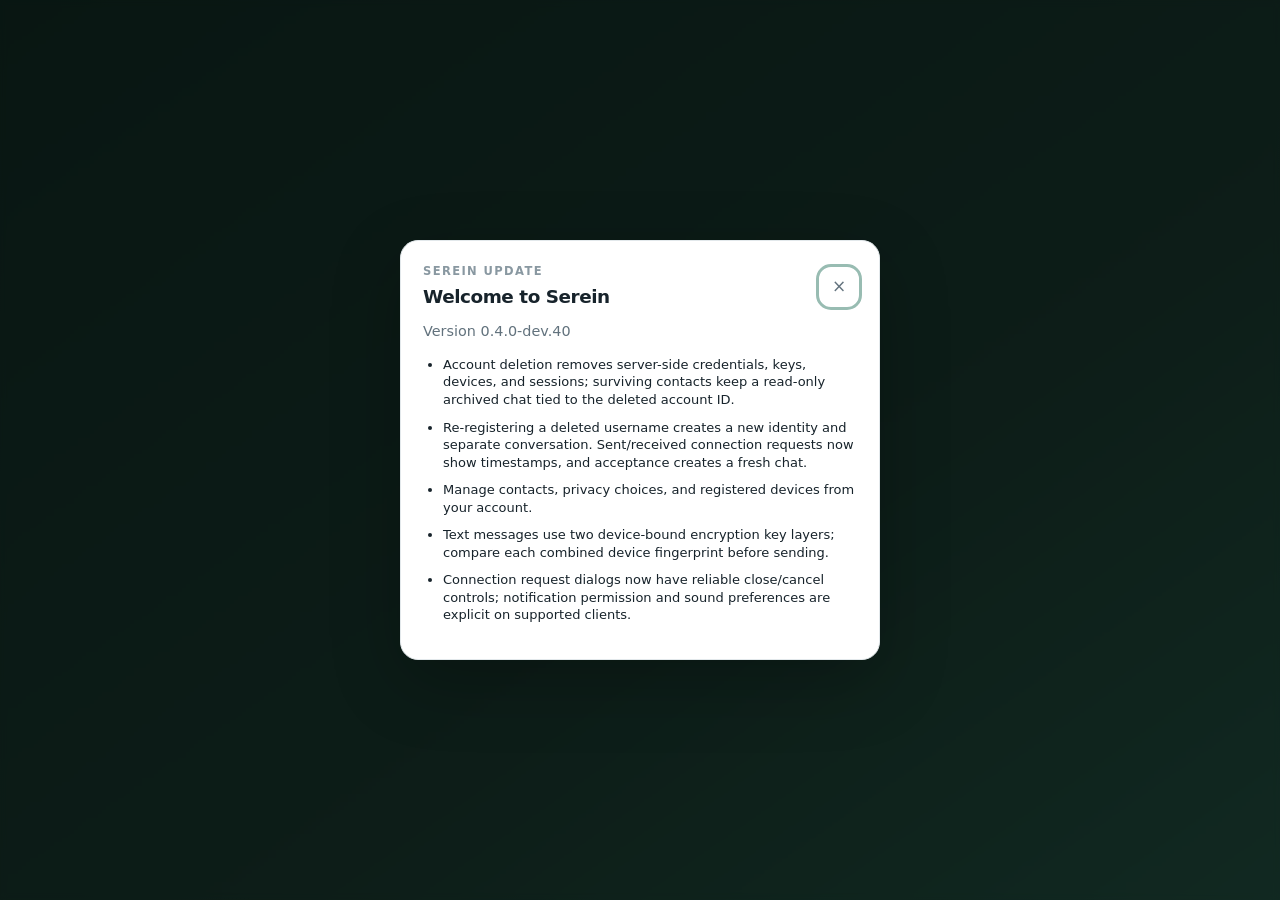
==== frontend/web/index.html @ 56afbda8 "feat: auto-provision per-account backup keys, update envelope v2 exchange, and bump version to 0.4.0" ====
<!doctype html>
<html lang="en" data-theme="system">
<head>
  <meta charset="utf-8"><meta name="viewport" content="width=device-width,initial-scale=1">
  <meta name="theme-color" content="#A8DFC6"><meta name="description" content="Serein account, contact, and device management">
  <link rel="icon" type="image/svg+xml" href="/icons/app-icon.svg"><link rel="apple-touch-icon" sizes="180x180" href="/icons/serein-180.png"><link rel="manifest" href="/manifest.webmanifest">
  <title>Serein</title><link rel="stylesheet" href="tokens.css"><link rel="stylesheet" href="style.css"><link rel="stylesheet" href="workspace.css">
</head>
<body>
<div id="sessionCurtain" class="session-curtain" role="status" aria-live="polite" aria-label="Loading Serein" aria-hidden="false">
  <div class="curtain-leaf curtain-left"></div><div class="curtain-leaf curtain-right"></div>
  <div class="curtain-card"><img src="/icons/serein-mark.svg" alt="" class="curtain-mark"><b id="curtainTitle">Restoring your session</b><span id="curtainMessage">Checking this device and preparing your secure workspace…</span><span class="curtain-spinner" aria-hidden="true"></span></div>
</div>
<div id="login" class="auth-shell">
  <aside class="auth-art"><div class="auth-art-brand"><div class="brand-icon"><img src="/icons/serein-mark.svg" alt=""></div><div><b>Serein</b><span>ACCOUNT & DEVICES</span></div></div><div class="auth-art-content"><p class="eyebrow">A CALMER ACCOUNT SPACE</p><h1>Your account,<br>on your terms.</h1><p>Manage your connections, privacy, and devices in one place.</p><div class="art-orbit"><div class="orbit-one"></div><div class="orbit-two"></div><div class="orbit-core"><img class="brand-symbol" src="/icons/serein-symbol.svg" alt=""></div><span class="orbit-star star-a">✳</span><span class="orbit-star star-b">✦</span></div></div><div class="auth-art-foot">Serein · Connections, thoughtfully managed</div></aside>
  <main class="auth-main"><div class="auth-top"><span class="mobile-brand"><i class="brand-icon"><img src="/icons/serein-mark.svg" alt=""></i> Serein</span><button id="authConnectionOpen" class="text-button" type="button">Server connection</button><div class="auth-theme"><span>Appearance</span><select id="authTheme" aria-label="Theme"><option value="system">System</option><option value="light">Light</option><option value="dark">Dark</option></select></div></div>
    <section class="auth-card"><p class="eyebrow">WELCOME TO SEREIN</p><h2 id="authTitle">Sign in</h2><p id="authSubtitle" class="auth-subtitle">Continue to your Serein account.</p>
      <div id="authTabs" class="auth-tabs" role="tablist"><button id="signinTab" class="active" type="button" role="tab">Sign in</button><button id="registerTab" type="button" role="tab">Create account</button></div>
      <div id="authNotice" class="auth-notice"><span class="notice-icon">i</span><p><b id="authNoticeTitle">Email verification required</b><small id="authNoticeText">New accounts must verify their email, and every sign-in requires an emailed one-time code.</small></p><button id="restoreSessionRetry" class="text-button hidden" type="button">Retry session check</button></div>
      <form id="authForm">
        <div id="registerFields" class="hidden">
          <label>Display name<input id="regName" autocomplete="name" maxlength="48" placeholder="How people see you"></label>
          <label>Username<input id="regHandle" autocomplete="username" maxlength="32" placeholder="Choose a unique username"></label>
          <label>Email address<input id="regEmail" type="email" autocomplete="email" placeholder="you@example.com"></label>
          <p class="muted">After you create your account, we’ll email you a six-digit code. Your account can’t sign in until the code is verified.</p>
        </div>
        <div id="signinFields"><label>Email or username<input id="loginIdentity" autocomplete="username" placeholder="Email or username"></label></div>
        <label>Password<div class="password-control"><input id="accountPassword" type="password" autocomplete="current-password" placeholder="Enter your password"><button class="password-toggle" type="button" data-toggle-password="accountPassword" aria-label="Show password" aria-pressed="false"><svg viewBox="0 0 24 24" aria-hidden="true"><path d="M2 12s3.6-7 10-7 10 7 10 7-3.6 7-10 7S2 12 2 12Z"/><circle cx="12" cy="12" r="3"/></svg></button></div></label>
        <section id="passwordRequirements" class="password-guidance" aria-label="Password requirements" aria-live="polite"><p>Registration password</p><ul><li data-password-rule="length">At least 8 characters</li><li data-password-rule="upper">At least one uppercase letter (A–Z)</li><li data-password-rule="lower">At least one lowercase letter (a–z)</li><li data-password-rule="digit">At least one number (0–9)</li><li data-password-rule="bytes">No more than 1024 UTF-8 bytes</li></ul></section>
        <p id="signinFeedback" class="signin-feedback" aria-live="polite"></p>
        <div id="confirmPasswordWrap" class="hidden"><label>Confirm password<div class="password-control"><input id="confirmPassword" type="password" autocomplete="new-password" placeholder="Type your password again"><button class="password-toggle" type="button" data-toggle-password="confirmPassword" aria-label="Show confirmation password" aria-pressed="false"><svg viewBox="0 0 24 24" aria-hidden="true"><path d="M2 12s3.6-7 10-7 10 7 10 7-3.6 7-10 7S2 12 2 12Z"/><circle cx="12" cy="12" r="3"/></svg></button></div></label><p id="confirmPasswordFeedback" class="confirm-feedback" aria-live="polite"></p></div>
        <button id="authSubmit" class="btn btn-primary btn-block" type="submit">Continue <span>→</span></button>
      </form>
      <section id="verificationPanel" class="verification-panel hidden">
        <p class="eyebrow">CHECK YOUR INBOX</p><h3>Verify your email</h3>
        <p class="muted">Enter the six-digit code sent to <b id="verificationAddress">your email</b>. It expires after ten minutes.</p>
        <p id="verificationMessage" class="verification-message" role="status" aria-live="polite"></p>
        <form id="verificationForm" novalidate>
          <div class="otp-inputs" role="group" aria-label="Six-digit email verification code">
            <input class="otp-digit" data-otp-index="0" aria-label="Digit 1" inputmode="numeric" autocomplete="one-time-code" maxlength="6">
            <input class="otp-digit" data-otp-index="1" aria-label="Digit 2" inputmode="numeric" maxlength="6">
            <input class="otp-digit" data-otp-index="2" aria-label="Digit 3" inputmode="numeric" maxlength="6">
            <input class="otp-digit" data-otp-index="3" aria-label="Digit 4" inputmode="numeric" maxlength="6">
            <input class="otp-digit" data-otp-index="4" aria-label="Digit 5" inputmode="numeric" maxlength="6">
            <input class="otp-digit" data-otp-index="5" aria-label="Digit 6" inputmode="numeric" maxlength="6">
          </div>
          <button id="verifySubmit" class="btn btn-primary btn-block verify-submit" type="submit" disabled><span id="verifySpinner" class="verify-spinner hidden" aria-hidden="true"></span><span id="verifySubmitLabel">Enter the six-digit code</span></button>
        </form>
        <div class="verification-actions"><button id="resendCode" class="text-button" type="button">Resend code</button><button id="backToVerificationAuth" class="verify-back" type="button">← Back to sign in</button></div>
      </section>
      <p class="auth-foot">Email verification is required to create an account. Account verification and code delivery depend on server email-provider configuration.</p>
    </section><footer class="auth-legal"><span>Privacy first. Built with care.</span><a href="/status">Service status</a><a href="/security.html">Security status</a></footer></main>
</div>
<div id="app" class="app hidden">
  <aside class="sidebar">
    <div class="side-head"><div class="brand-lockup compact"><div class="brand-icon"><img src="/icons/serein-mark.svg" alt=""></div><div><b>Serein</b><span>ACCOUNT & DEVICES</span></div></div><div class="side-head-actions"><button id="connectionOpen" class="icon-btn" title="Server connection" aria-label="Server connection">↗</button><button id="addContact" class="icon-btn" title="Add contact" aria-label="Add contact">＋</button></div></div>
    <div class="profile-row"><serein-avatar id="avatar" label="A" size="md"></serein-avatar><div class="profile-meta"><b id="meName">Account</b><span><i class="presence-dot"></i> Account ready</span></div><button id="settingsOpen" class="icon-btn" aria-label="Settings">⚙</button></div>
    <div class="search-wrap"><span>⌕</span><input id="search" placeholder="Search people" aria-label="Search people"></div>
    <div class="filter-row"><button class="filter-chip active" data-filter="all">All</button><button class="filter-chip" data-filter="unread">Unread</button><button class="filter-chip" data-filter="favorites">Favorites</button></div>
    <div class="list-heading"><span>CHATS</span><div><button id="requestsOpen" class="text-btn">Requests <span id="requestCount"></span></button><button id="newChat" class="text-btn">New chat</button></div></div>
    <div id="contactList" class="contact-list"></div>
    <div class="sidebar-bottom"><div class="secure-label"><span class="secure-dot"></span> ACCOUNT SESSION</div><button id="logout" class="logout-btn">Sign out</button><span id="appVersionLabel" class="app-version"></span></div>
  </aside>
  <main class="main-panel">
    <section id="emptyState" class="empty-state"><div class="empty-art"><div class="art-ring ring1"></div><div class="art-ring ring2"></div><div class="art-core"><img class="brand-symbol" src="/icons/serein-symbol.svg" alt=""></div><span class="art-spark spark-1">✦</span><span class="art-spark spark-2">✳</span></div><p class="eyebrow">A QUIETER KIND OF CONNECTION</p><h1>Your conversations,<br>on your terms.</h1><p class="empty-copy">Your account, contacts, devices, and settings are ready. Verify each recipient-device fingerprint through a separate trusted channel; the browser then encrypts messages separately for the verified devices.</p><button id="emptyAdd" class="btn btn-primary">Add a contact <span>＋</span></button><div class="empty-foot">Web encrypted messaging is enabled · <a href="/security.html">View security details</a></div></section>
    <section id="conversation" class="conversation hidden">
      <header class="chat-header"><button id="mobileBack" class="icon-btn mobile-back" aria-label="Back to chats">←</button><serein-avatar id="chatAvatar" label="C" size="lg"></serein-avatar><div class="chat-head-meta"><h2 id="chatName">Contact</h2><span id="chatState">Encrypted conversation status</span></div><div class="chat-actions"><button id="securityOpen" class="icon-btn security-open" type="button" disabled aria-haspopup="dialog" aria-controls="securityDialog" title="Encryption and device status" aria-label="Encryption and device status"><svg viewBox="0 0 24 24" aria-hidden="true"><rect x="4.5" y="10" width="15" height="11" rx="2"></rect><path d="M7.5 10V7a4.5 4.5 0 0 1 9 0v3M12 14v3"></path></svg></button><button id="chatInfo" class="icon-btn" title="Contact details">ⓘ</button><button id="blockContact" class="icon-btn" title="Block this account" aria-label="Block this account">⊘</button><button id="chatMenu" class="icon-btn favorite-toggle" type="button" title="Add to favorites" aria-label="Add to favorites" aria-pressed="false" disabled>☆</button></div></header>
      <div id="messageList" class="message-list"><div class="day-separator"><span>START OF CONVERSATION</span></div></div>
      <section id="emojiPicker" class="emoji-picker" hidden aria-label="Message media picker">
        <div class="emoji-picker-head"><div class="picker-tabs" role="tablist" aria-label="Message media"><button id="emojiTab" type="button" role="tab" aria-selected="true">Emoji</button><button id="gifTab" type="button" role="tab" aria-selected="false">GIFs</button></div><button id="emojiGifBtn" type="button" class="emoji-gif-button">Attach a file</button></div>
        <div id="emojiPanel"><div id="emojiGrid" class="emoji-grid" role="group" aria-label="Common emojis"></div><p>Emojis remain text in your encrypted message.</p></div>
        <div id="gifPanel" class="gif-panel" hidden><form id="gifSearchForm" class="gif-search"><input id="gifSearch" maxlength="80" placeholder="Search GIFs…" aria-label="Search GIFs"><button type="submit" aria-label="Search GIFs">⌕</button><button id="gifSearchClear" type="button" aria-label="Clear search">×</button></form><div id="gifCategories" class="gif-categories" role="group" aria-label="GIF categories"></div><div id="gifResults" class="gif-results" aria-label="GIF results"></div><p id="gifLoadMore" class="gif-load-more hidden" role="status"></p><p id="gifStatus" class="gif-status" role="status" aria-live="polite">Choose a category or search GIFs.</p><p class="gif-provider-note">GIFs provided by nekos.best. Search terms and request metadata are sent to the provider. A selected GIF is encrypted through Serein before sending.</p></div>
      </section><form id="messageForm" class="composer"><button type="button" id="emojiToggle" class="composer-tool emoji-toggle" title="Choose an emoji" aria-label="Choose an emoji" aria-expanded="false">☺</button><button type="button" id="attachBtn" class="composer-tool" title="Send an encrypted file" aria-label="Send an encrypted file">＋</button><input type="file" id="filePicker" hidden><textarea id="messageInput" rows="1" placeholder="Write a message…" aria-label="Message, up to 4000 characters" aria-describedby="composerNote" disabled></textarea><div class="composer-tail"><output id="charCount" class="char-count" hidden aria-live="off"></output><button class="send-btn" id="sendButton" type="submit" disabled aria-label="Send message">↑</button></div></form><div id="composerNote" class="composer-note">Emoji stays in your encrypted message. GIFs from keyboards, paste, or files use encrypted attachments. Verify recipient devices before sending; 4,000-character text limit.</div>
    </section>
    <section id="settings" class="settings-view hidden"><header class="settings-head"><button id="settingsBack" class="icon-btn">←</button><div><p class="eyebrow">PERSONALISE SEREIN</p><h1>Settings</h1></div></header>
      <div class="settings-layout"><nav class="settings-nav" aria-label="Settings sections"><button class="selected" data-section="profile">Profile</button><button data-section="about">About</button><button data-section="privacy">Privacy & security</button><button data-section="devices">Devices</button><button data-section="notifications">Notifications</button><button data-section="appearance">Appearance</button><button data-section="storage">Storage</button><button data-section="connection">Connection</button></nav>
      <div class="settings-content">
        <section class="settings-section active" data-panel="profile"><div class="settings-card profile-card"><div class="profile-cover"></div><serein-avatar id="settingsAvatar" label="A" size="xl"></serein-avatar><div class="profile-card-meta"><h2 id="settingsName">Your profile</h2><p id="settingsHandle">Account identity</p></div></div><div class="settings-card"><p class="eyebrow">SESSION DETAILS</p><div class="detail-row"><span>Username</span><b id="settingUsername">—</b></div><div class="detail-row"><span>Email status</span><b id="settingVerification">—</b></div><div class="detail-row"><span>Device</span><b id="settingDevice">—</b></div><div class="detail-row"><span>Message transport</span><b id="settingRelay">Checking connection…</b></div></div></section>
        <section class="settings-section hidden" data-panel="about"><div class="settings-card about-card"><p class="eyebrow">SEREIN</p><h2>About Serein</h2><p class="muted">Your account, devices, and private conversations.</p><div class="detail-row"><span>Version</span><b id="aboutVersion">—</b></div><div class="detail-row"><span>Message status</span><b>Encrypted relay · queue acceptance is not a delivery receipt</b></div><p class="muted about-note">Public-key fingerprints are not private decryption keys. See the security notes for the current protocol and its limitations.</p><a href="/security.html">Security details →</a></div></section>
        <section class="settings-section hidden" data-panel="privacy"><div class="settings-card"><p class="eyebrow">PRIVACY CONTROLS</p><h2>Privacy & security</h2><label class="select-row">Show online status to<select id="presenceVisibility"><option value="contacts">Contacts only</option><option value="nobody">Nobody</option></select></label><div class="setting-line"><div><b>Allow contact requests</b><span>Your outgoing requests show timestamped pending status; eligibility is checked by the server</span></div><button id="allowContactRequests" class="switch" type="button" aria-label="Allow contact requests" aria-pressed="true"></button></div><div class="setting-line"><div><b>Find me by verified email</b><span>You can turn off email-based discovery without affecting your username</span></div><button id="discoverableByEmail" class="switch" type="button" aria-label="Email discoverability" aria-pressed="true"></button></div><div class="setting-line"><div><b>Blocked accounts</b><span>Blocked accounts cannot message or request a connection</span></div><button id="manageBlocks" class="btn btn-small btn-outline" type="button">Manage</button></div></div><div class="settings-card warning-card"><p class="eyebrow">IMPORTANT</p><h2>Security status</h2><p>Web messages now use per-device ECDH→HKDF→AES-GCM and require explicit local fingerprint verification. Native Android and iOS device keys are protected with Android Keystore and iOS Keychain respectively. This implementation has not had independent cryptographic review; it does not provide forward secrecy or automated key rotation/recovery. Do not use it for high-risk communications until those gaps are addressed.</p><a href="/security.html">View live security progress →</a><br><a href="/status">View service status →</a></div><div class="settings-card danger-zone"><p class="eyebrow">DANGER ZONE</p><h2>Delete account</h2><p>This permanently deletes this account, credentials, devices, keys, sessions, and server-side data. Contacts keep a read-only archived copy of their existing chat under this account’s immutable ID. Your browser’s account-specific local data is removed after confirmation.</p><p class="muted">Exported backup files stored elsewhere cannot be erased by this service. A newly registered account has a new identity and cannot restore or attach the old chat through Serein.</p><button id="deleteAccountOpen" class="btn btn-danger" type="button">Permanently delete account</button></div></section>
        <section class="settings-section hidden" data-panel="devices"><div class="settings-card"><p class="eyebrow">REGISTERED DEVICES</p><h2>Devices</h2><p class="muted">Devices linked to this account. Some may be signed out; online and last-active times are approximate.</p><div id="deviceList"></div><button id="revokeOthers" class="btn btn-danger-outline">Revoke other devices</button><button id="disconnectDevice" class="btn btn-outline">Sign out this device</button></div></section>
        <section class="settings-section hidden" data-panel="notifications"><div class="settings-card"><p class="eyebrow">NOTIFICATIONS</p><h2>Notification preferences</h2><p class="muted">Browser notifications work while this Serein tab is open. Background push delivery is not configured. Permission is requested only when you choose Enable.</p><div class="setting-line"><div><b>Browser notifications</b><span id="notificationPermissionStatus" role="status" aria-live="polite">Checking browser permission…</span></div><button id="notificationToggle" class="btn btn-small btn-outline" type="button">Enable notifications</button></div><div class="setting-line"><div><b>In-tab sound</b><span>A short in-tab tone for visible messages and, where supported, the browser’s default sound for background notices. System notification sound controls may also apply.</span></div><button id="notificationSoundToggle" class="switch" type="button" aria-label="Toggle in-tab notification sound" aria-pressed="false"></button></div></div></section>
        <section class="settings-section hidden" data-panel="appearance"><div class="settings-card"><p class="eyebrow">DISPLAY</p><h2>Appearance</h2><p class="muted">Choose how Serein looks on this device.</p><div class="theme-options"><button class="theme-option" data-theme-choice="system"><span class="theme-preview system-preview"><i></i></span><b>System</b><small>Follow device</small></button><button class="theme-option" data-theme-choice="light"><span class="theme-preview light-preview"><i></i></span><b>Light</b><small>Bright & clear</small></button><button class="theme-option" data-theme-choice="dark"><span class="theme-preview dark-preview"><i></i></span><b>Dark</b><small>Low-light comfort</small></button></div><label class="select-row">Text size<select id="fontScale"><option value="system">System default</option><option value="large">Large</option><option value="extra_large">Extra large</option></select></label><div class="setting-line"><div><b>Reduce motion</b><span>Respect system motion settings</span></div><button id="motionToggle" class="switch" aria-label="Toggle reduce motion"></button></div></div></section>
        <section class="settings-section hidden" data-panel="storage"><div class="settings-card"><p class="eyebrow">LOCAL DATA</p><h2>Storage & data</h2><p class="muted">Create a full snapshot encrypted locally with a random, stable backup-only key. The service stores that key encrypted at rest and releases it only during authenticated backup operations, wrapped to a one-use device key; the service itself can access it. The account ID is binding context only, never secret entropy, and is not written to the cleartext file header. The server does not receive the backup file.</p><div class="backup-actions"><button id="createBackupOpen" class="btn btn-primary" type="button">Create encrypted backup</button><button id="restoreBackupOpen" class="btn btn-outline" type="button">Restore from backup file</button></div><p id="backupStatus" class="connection-status" role="status" aria-live="polite">No backup created in this browser session.</p><div class="backup-note"><b>What is included?</b><span>All locally stored message records and media references. Media files themselves are not currently included. Older backups are not overwritten; each download gets a new timestamped name. New backups restore by signing into the same account. Legacy version 1 files still require the password used when they were created.</span></div><div class="backup-note"><b>Web limitations</b><span>Automatic scheduling, cloud-provider selection, and mobile-assisted history sync are not wired yet. Browser downloads are user-managed; this page cannot promise background backups while closed.</span></div><hr><button id="clearContacts" class="btn btn-danger-outline">Remove all contacts</button></div></section>
        <section class="settings-section hidden" data-panel="connection"><div class="settings-card"><p class="eyebrow">SERVER CONNECTION</p><h2>Choose your Serein server</h2><p class="muted">Enter the HTTPS origin of an account API server you host or trust. The health check reports only sanitized service status. Text messaging uses this server’s HTTPS and WebSocket endpoints; no separate media relay is included.</p><div class="detail-row"><span>Configured origin</span><b id="connectionCurrentOrigin">This site</b></div><div class="detail-row"><span>Last check</span><b id="connectionCurrentStatus">Not checked</b></div><button id="connectionSettingsOpen" class="btn btn-primary" type="button">Manage connection</button></div></section>
      </div></div>
    </section>
  </main>
</div>
<div id="toast" class="toast" role="status" aria-live="polite"></div>
<section id="restoreProgressBanner" class="restore-progress hidden" role="status" aria-live="polite"><div class="restore-progress-head"><b id="restoreProgressTitle">Restoring chat history</b><span id="restoreProgressLabel">Preparing…</span></div><progress id="restoreProgressBar" max="100"></progress><p id="restoreProgressDetail">Your chats remain available while the backup is restored.</p></section>
<dialog id="attachmentPreviewDialog" class="attachment-preview-dialog"><div class="dialog-head"><div><p class="eyebrow">CHAT ATTACHMENT</p><h2 id="attachmentPreviewTitle">Attachment</h2></div><button id="attachmentPreviewClose" class="icon-btn" type="button" aria-label="Close">×</button></div><p id="attachmentPreviewDetails" class="muted"></p><img id="attachmentPreviewImage" class="attachment-preview-media hidden" alt="" hidden><video id="attachmentPreviewVideo" class="attachment-preview-media hidden" controls playsinline hidden></video><audio id="attachmentPreviewAudio" class="attachment-preview-audio hidden" controls hidden></audio><iframe id="attachmentPreviewDocument" class="attachment-preview-document hidden" title="Document preview" sandbox="allow-same-origin" hidden></iframe><pre id="attachmentPreviewText" class="attachment-preview-text hidden" hidden></pre><p id="attachmentPreviewMessage" class="attachment-preview-message hidden"></p><div class="connection-actions"><a id="attachmentPreviewDownload" class="btn btn-outline" download>Save to device</a><button id="attachmentPreviewDone" class="btn btn-primary" type="button">Done</button></div></dialog>
<dialog id="contactProfileDialog" class="contact-profile-dialog" aria-labelledby="profileTitle"><header class="profile-screen-head"><button id="profileBack" class="icon-btn" type="button" aria-label="Back to conversation">←</button><div><span class="eyebrow">CONTACT</span><h2 id="profileTitle">Contact profile</h2></div></header><div class="profile-screen-scroll"><section class="profile-hero"><serein-avatar id="profileAvatar" label="C" size="xl"></serein-avatar><h3 id="profileName">Contact</h3><p id="profileHandle">@username</p><span id="profileVerification" class="profile-verified">Email verification status</span><p id="profilePresence" class="profile-presence"></p><div class="profile-quick-actions"><button id="profileMessage" type="button"><span>▤</span>Message</button><button id="profileAudio" type="button" disabled title="Audio calls are not available yet"><span>☎</span>Audio</button><button id="profileVideo" type="button" disabled title="Video calls are not available yet"><span>▣</span>Video</button></div></section><section class="profile-about"><h4>About</h4><div class="profile-detail"><span>Username</span><b id="profileUsername">—</b></div><div class="profile-detail"><span>Email</span><b id="profileEmailStatus">—</b></div><div class="profile-detail"><span>Connection</span><b id="profileConnected">—</b></div><div class="profile-detail"><span>Devices</span><b id="profileDevices">—</b></div></section><section class="profile-media"><div class="profile-media-heading"><div><h4>Shared media</h4><span id="profileMediaCount">0 items</span></div><button id="profileMediaSeeAll" class="media-see-all" type="button">View all</button></div><div id="profileMediaGrid" class="profile-media-grid" aria-label="Latest four shared files"></div></section><section class="profile-management"><button id="profileFavorite" class="btn btn-outline" type="button">Add to favorites</button><button id="profileBlock" class="btn btn-danger-outline" type="button">Block contact</button></section></div></dialog>
<dialog id="mediaLibraryDialog" class="media-library-dialog" aria-labelledby="mediaLibraryTitle"><header class="profile-screen-head"><button id="mediaLibraryBack" class="icon-btn" type="button" aria-label="Back to contact profile">←</button><div><span class="eyebrow">SHARED FILES</span><h2 id="mediaLibraryTitle">Media & documents</h2></div><button id="mediaLibraryClose" class="icon-btn" type="button" aria-label="Close media library">×</button></header><div class="media-library-content"><div class="media-library-tabs" role="tablist" aria-label="Shared files"><button type="button" data-library-tab="media" aria-selected="true">Media</button><button type="button" data-library-tab="documents" aria-selected="false">Documents</button></div><div id="mediaLibraryFilters" class="profile-media-tabs" role="group" aria-label="Filter media"><button type="button" data-library-filter="all" aria-selected="true">All media</button><button type="button" data-library-filter="image" aria-selected="false">Photos</button><button type="button" data-library-filter="gif" aria-selected="false">GIFs</button><button type="button" data-library-filter="video" aria-selected="false">Videos</button><button type="button" data-library-filter="audio" aria-selected="false">Audio</button></div><p id="mediaLibraryCount" class="media-library-count" aria-live="polite"></p><div id="mediaLibraryGrid" class="profile-media-grid media-library-grid"></div></div></dialog>
<dialog id="securityDialog" class="security-dialog" aria-labelledby="securityDialogTitle"><div class="dialog-head"><div><p class="eyebrow">MESSAGE SECURITY</p><h2 id="securityDialogTitle">Encryption and devices</h2></div><button id="securityDialogClose" class="icon-btn" type="button" aria-label="Close security details">×</button></div><p class="muted">Messages are encrypted on this device before relay. Each active recipient device has its own public-key bundle. Fingerprints are checksums of public keys—not private keys.</p><div class="security-banner"><span>◇</span><div><b>Conversation status</b><small id="e2eeProgressText">Checking recipient devices…</small><div id="peerKeyControls" class="peer-key-controls"></div></div></div><p class="muted security-footnote">A changed device key or protocol capability must not be trusted automatically. This browser’s current verification rules still apply.</p><div class="connection-actions"><button id="resetChatTrust" class="btn btn-outline" type="button">Reset this chat’s device trust</button><button id="securityDialogDone" class="btn btn-primary" type="button">Done</button></div></dialog>
<dialog id="deleteAccountDialog" class="backup-dialog"><form id="deleteAccountForm"><div class="dialog-head"><div><p class="eyebrow">PERMANENT ACCOUNT DELETION</p><h2>Delete this account?</h2></div><button id="deleteAccountClose" class="icon-btn" type="button" aria-label="Close">×</button></div><p class="muted">This cannot be undone. You will be signed out on every device. Other people keep this conversation as a read-only archived chat; registering the same username later creates a separate identity and conversation.</p><label>Current password<input id="deleteAccountPassword" type="password" autocomplete="current-password" required maxlength="4096"></label><label>Type DELETE to confirm<input id="deleteAccountPhrase" type="text" autocomplete="off" required maxlength="6" pattern="DELETE"></label><p id="deleteAccountStatus" class="connection-status" role="status" aria-live="polite"></p><div class="connection-actions"><button id="deleteAccountCancel" class="btn btn-outline" type="button">Cancel</button><button id="deleteAccountSubmit" class="btn btn-danger" type="submit">Delete account permanently</button></div></form></dialog><dialog id="backupDialog" class="backup-dialog"><form id="backupForm"><div class="dialog-head"><div><p class="eyebrow">PRIVATE LOCAL BACKUP</p><h2 id="backupDialogTitle">Create encrypted backup</h2></div><button id="backupDialogClose" class="icon-btn" type="button" aria-label="Close">×</button></div><p id="backupDialogDescription" class="muted">The backup is compressed, encrypted on this device, and bound to the signed-in account.</p><label id="backupFileLabel" class="hidden">Select a Serein backup file<input id="backupFileInput" type="file" accept=".srbk,application/vnd.serein.backup"></label><label id="backupLegacyPasswordLabel" class="hidden">Legacy backup password<input id="backupPassword" type="password" autocomplete="off" maxlength="1024"></label><p id="backupDialogWarning" class="muted backup-warning">New backups use an automatically generated random key stored per account in the database, bound to the account ID and username, then wrapped to a one-use device key. The service can access it; no separate Replit secret is required. v1 and v2 snapshots remain readable.</p><p id="backupDialogStatus" class="connection-status" role="status" aria-live="polite"></p><div class="connection-actions"><button id="backupDialogCancel" class="btn btn-outline" type="button">Cancel</button><button id="backupDialogSubmit" class="btn btn-primary" type="submit">Create and download</button></div></form></dialog>
<dialog id="connectionDialog"><form id="connectionForm" method="dialog"><div class="dialog-head"><div><p class="eyebrow">SERVER CONNECTION</p><h2>Connect to a server</h2></div><button id="connectionClose" class="icon-btn" type="button" aria-label="Close">×</button></div><p class="muted">Enter the HTTPS origin of a Serein account API server you host or trust. A connection check reports only sanitized service health. Web servers must allow this page’s exact origin. Text messaging uses the server’s HTTPS and WebSocket endpoints.</p><label>Server origin<input id="connectionUrl" type="url" autocomplete="url" placeholder="https://serein.example.com" required></label><p id="connectionStatus" class="connection-status" role="status" aria-live="polite">Not checked</p><div class="connection-actions"><button id="checkConnection" class="btn btn-outline" type="button">Check connection</button><button id="saveConnection" class="btn btn-primary" type="submit">Save server</button></div></form></dialog>
<dialog id="whatsNewDialog"><div class="dialog-head"><div><p class="eyebrow">SEREIN UPDATE</p><h2 id="whatsNewTitle">Welcome to Serein</h2></div><button id="whatsNewClose" class="icon-btn" type="button" aria-label="Close">×</button></div><p id="whatsNewVersion" class="muted"></p><ul id="whatsNewItems" class="whats-new-list"></ul></dialog>
<dialog id="contactDialog" aria-labelledby="contactDialogTitle"><form id="contactForm"><div class="dialog-head"><div><p class="eyebrow">ADDRESS BOOK</p><h2 id="contactDialogTitle">Request a connection</h2></div><button id="contactClose" class="icon-btn" type="button" aria-label="Close request dialog">×</button></div><p class="muted">Send a private request by username or verified email. The other person must accept before either of you appears in the other's contacts. The API gives the same response whether an address is eligible.</p><label>Username or email<input id="contactUsername" maxlength="254" required autocomplete="off" placeholder="username or person@example.com"></label><p id="contactRequestStatus" class="connection-status" role="status" aria-live="polite"></p><div class="connection-actions"><button id="contactCancel" class="btn btn-outline" type="button">Cancel</button><button class="btn btn-primary" type="submit">Send request</button></div></form></dialog>
<dialog id="requestDialog"><div class="dialog-head"><div><p class="eyebrow">CONNECTIONS</p><h2>Contact requests</h2></div><button id="requestClose" class="icon-btn" type="button" aria-label="Close requests">×</button></div><p class="muted">Only requests addressed to your account can be accepted. Ignoring or declining does not notify the sender.</p><div id="requestList" class="request-list"></div></dialog>
<dialog id="blockDialog"><div class="dialog-head"><div><p class="eyebrow">PRIVACY</p><h2>Blocked accounts</h2></div><button id="blockClose" class="icon-btn" type="button" aria-label="Close blocked accounts">×</button></div><p class="muted">Blocking removes the contact link for both accounts and stops requests, message delivery, and transfers. Existing server ciphertext history is retained.</p><div id="blockList" class="request-list"></div></dialog>

<script src="components/serein-ui.js"></script><script src="config.js"></script><script src="core-bridge.js"></script><script src="device-crypto.js"></script><script src="layered-ratchet.js"></script><script src="backup-crypto.js"></script><script src="message-limits.js"></script><script src="history-sync.js"></script><script src="session-restore.js"></script><script src="gif-picker.js"></script><script src="app.js"></script>
</body></html>
---- frontend/web/tokens.css ----
/* Generated from design/tokens.json. Do not edit by hand. */
:root{--token-bg:#f4f6f8;--token-surface:#ffffff;--token-text:#17232b;--token-muted:#62727d;--token-subtle:#8998a1;--token-border:#e2e8eb;--token-accent:#187c68;--token-accent-text:#ffffff;--token-accent-soft:#e3f4ef;--token-danger:#a84347;--token-danger-soft:#fff0ef;--token-notice:#fff7e8;--token-notice-text:#715c2b;--space-xs:4px;--space-sm:8px;--space-md:12px;--space-lg:16px;--space-xl:24px;--space-xxl:32px;--radius-sm:8px;--radius-md:12px;--radius-card:16px;--radius-pill:999px;--type-scale-system:1.0;--type-scale-large:1.15;--type-scale-extra-large:1.3;--type-size-floor:0.8125rem;}
:root[data-theme="light"]{--token-bg:#f4f6f8;--token-surface:#ffffff;--token-text:#17232b;--token-muted:#62727d;--token-subtle:#8998a1;--token-border:#e2e8eb;--token-accent:#187c68;--token-accent-text:#ffffff;--token-accent-soft:#e3f4ef;--token-danger:#a84347;--token-danger-soft:#fff0ef;--token-notice:#fff7e8;--token-notice-text:#715c2b;}
:root[data-theme="dark"]{--token-bg:#10161b;--token-surface:#171f25;--token-text:#ecf2f2;--token-muted:#a2b0b5;--token-subtle:#798b91;--token-border:#2c3940;--token-accent:#6dc5aa;--token-accent-text:#0b201a;--token-accent-soft:#203b36;--token-danger:#ff9a9a;--token-danger-soft:#3e2729;--token-notice:#3a3425;--token-notice-text:#eddaa5;}
@media(prefers-color-scheme:dark){:root[data-theme="system"]{--token-bg:#10161b;--token-surface:#171f25;--token-text:#ecf2f2;--token-muted:#a2b0b5;--token-subtle:#798b91;--token-border:#2c3940;--token-accent:#6dc5aa;--token-accent-text:#0b201a;--token-accent-soft:#203b36;--token-danger:#ff9a9a;--token-danger-soft:#3e2729;--token-notice:#3a3425;--token-notice-text:#eddaa5;}}
---- frontend/web/style.css ----
/* Serein Web UI tokens + reusable component styles. No remote fonts or CSS dependencies. */
:root{--font-scale:1;color-scheme:light dark;--bg:var(--token-bg,#f4f6f8);--surface:var(--token-surface,#fff);--surface-2:#f8fafb;--surface-3:#edf1f3;--sidebar:#fff;--border:var(--token-border,#e2e8eb);--border-strong:#cbd5da;--text:var(--token-text,#17232b);--muted:var(--token-muted,#62727d);--subtle:var(--token-subtle,#8998a1);--accent:var(--token-accent,#187c68);--accent-soft:var(--token-accent-soft,#e3f4ef);--accent-text:var(--token-accent-text,#fff);--danger:var(--token-danger,#a84347);--danger-soft:var(--token-danger-soft,#fff0ef);--notice:var(--token-notice,#fff7e8);--notice-border:#f0dfb7;--notice-text:var(--token-notice-text,#715c2b);--hover:#f1f5f5;--selected:#e7f3f0;--shadow:0 22px 70px #1c2a361c;--input:#fff;--backdrop:#17222b99;font-family:Inter,ui-sans-serif,system-ui,-apple-system,BlinkMacSystemFont,"Segoe UI",sans-serif}
:root[data-theme="light"]{color-scheme:light}
:root[data-theme="dark"]{color-scheme:dark;--bg:var(--token-bg,#10161b);--surface:var(--token-surface,#171f25);--surface-2:#1c252c;--surface-3:#222e35;--sidebar:#141c21;--border:var(--token-border,#2c3940);--border-strong:#405058;--text:var(--token-text,#ecf2f2);--muted:var(--token-muted,#a2b0b5);--subtle:var(--token-subtle,#798b91);--accent:var(--token-accent,#6dc5aa);--accent-soft:var(--token-accent-soft,#203b36);--accent-text:var(--token-accent-text,#0b201a);--danger:var(--token-danger,#ff9a9a);--danger-soft:var(--token-danger-soft,#3e2729);--notice:var(--token-notice,#3a3425);--notice-border:#5a5038;--notice-text:var(--token-notice-text,#eddaa5);--hover:#222d33;--selected:#233a35;--shadow:0 22px 70px #0006;--input:#131b20;--backdrop:#03080dbb}
@media(prefers-color-scheme:dark){:root[data-theme="system"]{color-scheme:dark;--bg:var(--token-bg,#10161b);--surface:var(--token-surface,#171f25);--surface-2:#1c252c;--surface-3:#222e35;--sidebar:#141c21;--border:var(--token-border,#2c3940);--border-strong:#405058;--text:var(--token-text,#ecf2f2);--muted:var(--token-muted,#a2b0b5);--subtle:var(--token-subtle,#798b91);--accent:var(--token-accent,#6dc5aa);--accent-soft:var(--token-accent-soft,#203b36);--accent-text:var(--token-accent-text,#0b201a);--danger:var(--token-danger,#ff9a9a);--danger-soft:var(--token-danger-soft,#3e2729);--notice:var(--token-notice,#3a3425);--notice-border:#5a5038;--notice-text:var(--token-notice-text,#eddaa5);--hover:#222d33;--selected:#233a35;--shadow:0 22px 70px #0006;--input:#131b20;--backdrop:#03080dbb}}
*{box-sizing:border-box}html,body{margin:0;min-height:100%;background:var(--bg);color:var(--text)}body{min-height:100vh;font-size:calc(.875rem * var(--font-scale,1));line-height:1.45}button,input,textarea,select{font:inherit}button{cursor:pointer;color:inherit}button:disabled{opacity:.5;cursor:not-allowed}.hidden{display:none!important}.eyebrow{margin:0 0 7px;color:var(--subtle);font-size:max(calc(var(--type-size-floor,0.8125rem) * var(--font-scale,1)),calc(0.5625rem * var(--font-scale, 1)));letter-spacing:.17em;font-weight:800}.muted{color:var(--muted);font-size:max(calc(var(--type-size-floor,0.8125rem) * var(--font-scale,1)),calc(0.6875rem * var(--font-scale, 1)));line-height:1.6}.optional{font-size:max(calc(var(--type-size-floor,0.8125rem) * var(--font-scale,1)),calc(0.5625rem * var(--font-scale, 1)));color:var(--subtle);font-weight:400}
/* Components */
serein-button{display:inline-block}.serein-button-native{min-height:40px;padding:10px 15px;border:0;border-radius:10px;background:var(--accent);color:var(--accent-text);font-family:inherit;font-size:max(calc(var(--type-size-floor,0.8125rem) * var(--font-scale,1)),calc(0.6875rem * var(--font-scale, 1)));font-weight:700;line-height:1.2}.serein-button-native.secondary{background:var(--surface-3);color:var(--text)}.brand-icon{width:38px;height:38px;border-radius:13px;display:grid;place-items:center;background:linear-gradient(145deg,#a8dfc6,#6ebba2);color:#123b32;font-size:max(calc(var(--type-size-floor,0.8125rem) * var(--font-scale,1)),calc(1.375rem * var(--font-scale, 1)));font-weight:800;box-shadow:0 6px 20px #42a68621}.brand-lockup{display:flex;align-items:center;gap:11px}.brand-lockup b{display:block;font-size:max(calc(var(--type-size-floor,0.8125rem) * var(--font-scale,1)),calc(1.0625rem * var(--font-scale, 1)));letter-spacing:-.04em}.brand-lockup span{display:block;margin-top:2px;color:var(--subtle);font-size:max(calc(var(--type-size-floor,0.8125rem) * var(--font-scale,1)),calc(0.5rem * var(--font-scale, 1)));letter-spacing:.16em}.btn{min-height:40px;padding:10px 15px;border:1px solid transparent;border-radius:10px;display:inline-flex;align-items:center;justify-content:center;gap:12px;font-size:max(calc(var(--type-size-floor,0.8125rem) * var(--font-scale,1)),calc(0.6875rem * var(--font-scale, 1)));font-weight:720;transition:background .16s,border-color .16s,transform .16s}.btn:active{transform:translateY(1px)}.btn-primary{background:var(--accent);color:var(--accent-text)}.btn-primary:hover{filter:brightness(1.08)}.btn-primary span{font-size:max(calc(var(--type-size-floor,0.8125rem) * var(--font-scale,1)),calc(1.0625rem * var(--font-scale, 1)));line-height:10px}.btn-block{width:100%;margin-top:8px}.btn-outline{border-color:var(--border-strong);background:var(--surface);color:var(--text)}.btn-outline:hover{background:var(--hover)}.btn-small{min-height:30px;padding:6px 9px;font-size:max(calc(var(--type-size-floor,0.8125rem) * var(--font-scale,1)),calc(0.5625rem * var(--font-scale, 1)))}.btn-danger-outline{border-color:#dba5a5;background:transparent;color:var(--danger);border-radius:9px;padding:9px 12px;font-size:max(calc(var(--type-size-floor,0.8125rem) * var(--font-scale,1)),calc(0.625rem * var(--font-scale, 1)))}.icon-btn{width:36px;height:36px;border:0;border-radius:10px;background:transparent;color:var(--muted);display:inline-grid;place-items:center;font-size:max(calc(var(--type-size-floor,0.8125rem) * var(--font-scale,1)),calc(1.0625rem * var(--font-scale, 1)))}.icon-btn:hover{background:var(--hover);color:var(--text)}.text-btn,.text-button{border:0;background:transparent;color:var(--accent);font-size:max(calc(var(--type-size-floor,0.8125rem) * var(--font-scale,1)),calc(0.625rem * var(--font-scale, 1)));font-weight:700;padding:7px}.filter-chip{border:1px solid transparent;background:transparent;color:var(--muted);padding:6px 10px;border-radius:20px;font-size:max(calc(var(--type-size-floor,0.8125rem) * var(--font-scale,1)),calc(0.5625rem * var(--font-scale, 1)))}.filter-chip.active{background:var(--selected);color:var(--accent);font-weight:700}.serein-avatar{display:inline-flex;vertical-align:middle;flex:none}.serein-avatar-face{display:grid;place-items:center;width:38px;height:38px;border-radius:14px;background:var(--avatar-tone);color:#fff;font-weight:750;font-size:max(calc(var(--type-size-floor,0.8125rem) * var(--font-scale,1)),calc(0.75rem * var(--font-scale, 1)));letter-spacing:.01em}.serein-avatar-face.size-sm{width:26px;height:26px;border-radius:9px;font-size:max(calc(var(--type-size-floor,0.8125rem) * var(--font-scale,1)),calc(0.5625rem * var(--font-scale, 1)))}.serein-avatar-face.size-md{width:40px;height:40px;border-radius:14px;font-size:max(calc(var(--type-size-floor,0.8125rem) * var(--font-scale,1)),calc(0.75rem * var(--font-scale, 1)))}.serein-avatar-face.size-lg{width:46px;height:46px;border-radius:16px;font-size:max(calc(var(--type-size-floor,0.8125rem) * var(--font-scale,1)),calc(0.875rem * var(--font-scale, 1)))}.serein-avatar-face.size-xl{width:60px;height:60px;border-radius:20px;font-size:max(calc(var(--type-size-floor,0.8125rem) * var(--font-scale,1)),calc(1.125rem * var(--font-scale, 1)));border:4px solid var(--surface)}.toast{position:fixed;z-index:30;left:50%;bottom:24px;transform:translate(-50%,12px);max-width:min(90vw,520px);padding:11px 16px;background:var(--text);color:var(--bg);border-radius:10px;box-shadow:var(--shadow);font-size:max(calc(var(--type-size-floor,0.8125rem) * var(--font-scale,1)),calc(0.6875rem * var(--font-scale, 1)));opacity:0;pointer-events:none;transition:.2s}.toast.show{opacity:1;transform:translate(-50%,0)}
/* Sign in / registration */
.auth-shell{min-height:100vh;display:grid;grid-template-columns:minmax(350px, .88fr) minmax(480px,1.12fr);background:var(--surface)}.auth-art{position:relative;min-height:100vh;padding:36px 7%;overflow:hidden;background:linear-gradient(150deg,#eaf4ef 0%,#d8ece5 56%,#cfe4df 100%);color:#17392f}.auth-art-brand{display:flex;align-items:center;gap:11px}.auth-art-brand b{display:block;font-size:max(calc(var(--type-size-floor,0.8125rem) * var(--font-scale,1)),calc(1.0625rem * var(--font-scale, 1)));letter-spacing:-.04em}.auth-art-brand span{display:block;color:#557468;font-size:max(calc(var(--type-size-floor,0.8125rem) * var(--font-scale,1)),calc(0.5rem * var(--font-scale, 1)));letter-spacing:.16em;margin-top:2px}.auth-art-content{position:absolute;top:24%;left:9%;right:8%}.auth-art-content .eyebrow{color:#5d8275}.auth-art-content h1{font-size:clamp(calc(1.875rem * var(--font-scale, 1)),calc(3.7vw * var(--font-scale,1)),calc(3.375rem * var(--font-scale, 1)));line-height:1.06;letter-spacing:-.055em;font-weight:620;margin:0 0 14px}.auth-art-content>p:not(.eyebrow){font-size:max(calc(var(--type-size-floor,0.8125rem) * var(--font-scale,1)),calc(0.8125rem * var(--font-scale, 1)));color:#58756b;max-width:330px;line-height:1.7}.art-orbit{position:relative;width:250px;height:250px;margin:45px auto 0}.orbit-one,.orbit-two{position:absolute;inset:0;border:1px solid #6a9d891f;border-radius:50%}.orbit-two{inset:30px;border-color:#60947a30}.orbit-core{position:absolute;inset:80px;border-radius:29px;background:linear-gradient(145deg,#337c66,#2e6458);color:#effbf4;font-weight:800;font-size:max(calc(var(--type-size-floor,0.8125rem) * var(--font-scale,1)),calc(3.25rem * var(--font-scale, 1)));display:grid;place-items:center;box-shadow:0 18px 50px #39806b3b}.orbit-star{position:absolute;color:#498875}.star-a{top:22px;right:18px;font-size:max(calc(var(--type-size-floor,0.8125rem) * var(--font-scale,1)),calc(1.4375rem * var(--font-scale, 1)))}.star-b{left:16px;bottom:46px;font-size:max(calc(var(--type-size-floor,0.8125rem) * var(--font-scale,1)),calc(1.1875rem * var(--font-scale, 1)))}.auth-art-foot{position:absolute;bottom:27px;color:#719084;font-size:max(calc(var(--type-size-floor,0.8125rem) * var(--font-scale,1)),calc(0.5625rem * var(--font-scale, 1)));letter-spacing:.05em}.auth-main{display:flex;flex-direction:column;align-items:center;min-height:100vh;padding:22px 5.5% 19px;background:var(--surface)}.auth-top{width:min(490px,100%);height:38px;display:flex;justify-content:flex-end;align-items:center}.mobile-brand{display:none;align-items:center;gap:8px;margin-right:auto;font-weight:750}.mobile-brand .brand-icon{width:30px;height:30px;border-radius:10px;font-size:max(calc(var(--type-size-floor,0.8125rem) * var(--font-scale,1)),calc(1.125rem * var(--font-scale, 1)))}.auth-theme{display:flex;align-items:center;gap:8px;color:var(--muted);font-size:max(calc(var(--type-size-floor,0.8125rem) * var(--font-scale,1)),calc(0.5625rem * var(--font-scale, 1)))}.auth-theme select,.select-row select{border:1px solid var(--border);border-radius:8px;padding:7px 25px 7px 9px;background:var(--input);color:var(--text);font-size:max(calc(var(--type-size-floor,0.8125rem) * var(--font-scale,1)),calc(0.625rem * var(--font-scale, 1)))}.auth-card{width:min(445px,100%);margin:auto;padding:24px 0}.auth-card h2{font-size:max(calc(var(--type-size-floor,0.8125rem) * var(--font-scale,1)),calc(1.6875rem * var(--font-scale, 1)));letter-spacing:-.045em;margin:0 0 5px}.auth-subtitle{margin:0 0 20px;color:var(--muted);font-size:max(calc(var(--type-size-floor,0.8125rem) * var(--font-scale,1)),calc(0.6875rem * var(--font-scale, 1)))}.auth-tabs{display:grid;grid-template-columns:1fr 1fr;border-bottom:1px solid var(--border);margin-bottom:16px}.auth-tabs button{background:transparent;border:0;border-bottom:2px solid transparent;color:var(--muted);padding:11px;font-size:max(calc(var(--type-size-floor,0.8125rem) * var(--font-scale,1)),calc(0.625rem * var(--font-scale, 1)))}.auth-tabs button.active{border-bottom-color:var(--accent);color:var(--accent);font-weight:750}.auth-notice{display:none;align-items:flex-start;gap:9px;padding:10px;border:1px solid var(--notice-border);border-radius:9px;background:var(--notice);color:var(--notice-text);margin:0 0 14px}.auth-notice.visible{display:flex}.notice-icon{width:17px;height:17px;flex:none;border:1px solid currentColor;border-radius:50%;display:grid;place-items:center;font-size:max(calc(var(--type-size-floor,0.8125rem) * var(--font-scale,1)),calc(0.625rem * var(--font-scale, 1)))}.auth-notice b,.auth-notice small{display:block}.auth-notice b{font-size:max(calc(var(--type-size-floor,0.8125rem) * var(--font-scale,1)),calc(0.5625rem * var(--font-scale, 1)));margin-bottom:2px}.auth-notice small{font-size:max(calc(var(--type-size-floor,0.8125rem) * var(--font-scale,1)),calc(0.5rem * var(--font-scale, 1)));line-height:1.5}.auth-card label,.relay-setup label,#contactDialog label{display:block;margin:11px 0;color:var(--muted);font-size:max(calc(var(--type-size-floor,0.8125rem) * var(--font-scale,1)),calc(0.5625rem * var(--font-scale, 1)));font-weight:650}.auth-card input,.relay-setup input,#contactDialog input{display:block;width:100%;height:39px;margin-top:6px;padding:0 11px;border:1px solid var(--border-strong);border-radius:8px;background:var(--input);color:var(--text);outline:0;font-size:max(calc(var(--type-size-floor,0.8125rem) * var(--font-scale,1)),calc(0.625rem * var(--font-scale, 1)));font-weight:450}.auth-card input:focus,.relay-setup input:focus,#contactDialog input:focus{border-color:var(--accent);box-shadow:0 0 0 3px color-mix(in srgb,var(--accent) 15%,transparent)}.auth-card input::placeholder,.relay-setup input::placeholder,#contactDialog input::placeholder{color:var(--subtle)}.two-col{display:grid;grid-template-columns:1fr 1fr;gap:10px}.verify-preview{margin:12px 0;padding:11px;border:1px solid var(--border);border-radius:10px;background:var(--surface-2)}.verify-top{display:flex;align-items:center;gap:8px}.verify-icon{display:grid;place-items:center;width:24px;height:24px;border-radius:8px;background:var(--surface-3);color:var(--subtle);font-size:max(calc(var(--type-size-floor,0.8125rem) * var(--font-scale,1)),calc(0.75rem * var(--font-scale, 1)))}.verify-top div{flex:1}.verify-top b,.verify-top small{display:block}.verify-top b{font-size:max(calc(var(--type-size-floor,0.8125rem) * var(--font-scale,1)),calc(0.5625rem * var(--font-scale, 1)))}.verify-top small{font-size:max(calc(var(--type-size-floor,0.8125rem) * var(--font-scale,1)),calc(0.5rem * var(--font-scale, 1)));color:var(--subtle);margin-top:2px}.verify-preview label{margin-bottom:0}.relay-setup{padding-top:6px}.relay-heading{display:flex;align-items:flex-start;gap:10px;margin-bottom:13px}.relay-heading h3{font-size:max(calc(var(--type-size-floor,0.8125rem) * var(--font-scale,1)),calc(0.9375rem * var(--font-scale, 1)));margin:0 0 3px}.relay-heading p{font-size:max(calc(var(--type-size-floor,0.8125rem) * var(--font-scale,1)),calc(0.5625rem * var(--font-scale, 1)));color:var(--muted);margin:0}.back-button{width:30px;height:30px;border:1px solid var(--border);border-radius:8px;background:var(--surface);color:var(--text)}.auth-foot{margin:17px 0 0;text-align:center;color:var(--subtle);font-size:max(calc(var(--type-size-floor,0.8125rem) * var(--font-scale,1)),calc(0.5rem * var(--font-scale, 1)));line-height:1.5}.auth-legal{width:min(490px,100%);display:flex;justify-content:space-between;color:var(--subtle);font-size:max(calc(var(--type-size-floor,0.8125rem) * var(--font-scale,1)),calc(0.5rem * var(--font-scale, 1)))}.auth-legal a{color:var(--accent);text-decoration:none}
/* Main app shell */
.app{height:100dvh;min-height:550px;display:flex;overflow:hidden;background:var(--bg)}.sidebar{width:304px;min-width:278px;background:var(--sidebar);border-right:1px solid var(--border);display:flex;flex-direction:column}.side-head{height:69px;padding:0 17px;display:flex;justify-content:space-between;align-items:center;border-bottom:1px solid var(--border)}.compact .brand-icon{width:32px;height:32px;border-radius:11px;font-size:max(calc(var(--type-size-floor,0.8125rem) * var(--font-scale,1)),calc(1.1875rem * var(--font-scale, 1)))}.compact b{font-size:max(calc(var(--type-size-floor,0.8125rem) * var(--font-scale,1)),calc(0.9375rem * var(--font-scale, 1)))}.profile-row{display:flex;align-items:center;gap:10px;padding:14px 16px}.profile-meta{min-width:0;flex:1}.profile-meta b{display:block;font-size:max(calc(var(--type-size-floor,0.8125rem) * var(--font-scale,1)),calc(0.6875rem * var(--font-scale, 1)))}.profile-meta span{display:block;margin-top:3px;color:var(--muted);font-size:max(calc(var(--type-size-floor,0.8125rem) * var(--font-scale,1)),calc(0.5625rem * var(--font-scale, 1)))}.presence-dot,.secure-dot{display:inline-block;width:7px;height:7px;border-radius:50%;background:#57b58e;margin-right:5px}.search-wrap{height:35px;margin:0 14px 12px;padding:0 10px;display:flex;align-items:center;gap:8px;border:1px solid var(--border);border-radius:8px;background:var(--surface-2);color:var(--subtle)}.search-wrap span{font-size:max(calc(var(--type-size-floor,0.8125rem) * var(--font-scale,1)),calc(1.0625rem * var(--font-scale, 1)))}.search-wrap input{width:100%;border:0;outline:0;background:transparent;color:var(--text);font-size:max(calc(var(--type-size-floor,0.8125rem) * var(--font-scale,1)),calc(0.5625rem * var(--font-scale, 1)))}.search-wrap input::placeholder{color:var(--subtle)}.filter-row{display:flex;gap:3px;padding:0 13px 11px}.list-heading{padding:0 17px 7px;display:flex;align-items:center;justify-content:space-between;color:var(--subtle);font-size:max(calc(var(--type-size-floor,0.8125rem) * var(--font-scale,1)),calc(0.5rem * var(--font-scale, 1)));letter-spacing:.16em;font-weight:800}.contact-list{overflow:auto;flex:1;padding:0 8px}.contact-row{width:100%;display:flex;align-items:center;gap:10px;padding:9px;border:0;border-radius:10px;background:transparent;text-align:left;transition:background .15s}.contact-row:hover{background:var(--hover)}.contact-row.selected{background:var(--selected)}.contact-row.history-only{opacity:.82}.contact-row.history-only .contact-info>span:after{content:" · restored history";color:var(--subtle);font-size:max(calc(var(--type-size-floor,0.8125rem) * var(--font-scale,1)),.86em)}.contact-avatar .serein-avatar-face{width:39px;height:39px}.contact-info{min-width:0;flex:1}.contact-info b{display:block;color:var(--text);font-size:max(calc(var(--type-size-floor,0.8125rem) * var(--font-scale,1)),calc(0.625rem * var(--font-scale, 1)));font-weight:690;white-space:nowrap;overflow:hidden;text-overflow:ellipsis}.contact-info span{display:block;margin-top:4px;color:var(--muted);font-size:max(calc(var(--type-size-floor,0.8125rem) * var(--font-scale,1)),calc(0.5625rem * var(--font-scale, 1)));white-space:nowrap;overflow:hidden;text-overflow:ellipsis}.contact-tail{min-width:14px;text-align:center;color:var(--accent);font-size:max(calc(var(--type-size-floor,0.8125rem) * var(--font-scale,1)),calc(0.5625rem * var(--font-scale, 1)))}.no-contacts{padding:26px 17px;color:var(--muted);font-size:max(calc(var(--type-size-floor,0.8125rem) * var(--font-scale,1)),calc(0.625rem * var(--font-scale, 1)));line-height:1.6;text-align:center}.sidebar-bottom{padding:12px 15px;border-top:1px solid var(--border)}.secure-label{color:var(--muted);font-size:max(calc(var(--type-size-floor,0.8125rem) * var(--font-scale,1)),calc(0.4375rem * var(--font-scale, 1)));letter-spacing:.1em;font-weight:800}.logout-btn{padding:9px 0 0;border:0;background:transparent;color:var(--muted);font-size:max(calc(var(--type-size-floor,0.8125rem) * var(--font-scale,1)),calc(0.5625rem * var(--font-scale, 1)))}.main-panel{position:relative;flex:1;min-width:0;background:var(--bg)}.empty-state{height:100%;display:flex;align-items:center;justify-content:center;flex-direction:column;text-align:center;padding:26px}.empty-art{position:relative;width:143px;height:143px;margin:0 0 17px}.art-ring{position:absolute;inset:0;border:1px solid color-mix(in srgb,var(--accent) 16%,transparent);border-radius:50%}.ring2{inset:17px}.art-core{position:absolute;inset:42px;border-radius:24px;background:linear-gradient(145deg,#68b69a,#347962);color:#f3fff9;display:grid;place-items:center;font-size:max(calc(var(--type-size-floor,0.8125rem) * var(--font-scale,1)),calc(2.1875rem * var(--font-scale, 1)));font-weight:800;box-shadow:0 16px 48px #3b8a7026}.art-spark{position:absolute;color:var(--accent)}.spark-1{right:8px;top:17px}.spark-2{left:8px;bottom:25px}.empty-state h1{margin:0 0 9px;font-size:max(calc(var(--type-size-floor,0.8125rem) * var(--font-scale,1)),calc(2rem * var(--font-scale, 1)));line-height:1.13;letter-spacing:-.05em;font-weight:640}.empty-copy{max-width:340px;margin:0 0 18px;color:var(--muted);font-size:max(calc(var(--type-size-floor,0.8125rem) * var(--font-scale,1)),calc(0.625rem * var(--font-scale, 1)));line-height:1.7}.empty-foot{position:absolute;bottom:20px;color:var(--subtle);font-size:max(calc(var(--type-size-floor,0.8125rem) * var(--font-scale,1)),calc(0.5rem * var(--font-scale, 1)))}.empty-foot a{color:var(--accent);text-decoration:none}
/* Conversation */
.conversation{height:100%;display:flex;flex-direction:column}.chat-header{height:66px;padding:0 19px;display:flex;align-items:center;gap:10px;border-bottom:1px solid var(--border);background:var(--surface)}.chat-head-meta{min-width:0;flex:1}.chat-head-meta h2{margin:0;font-size:max(calc(var(--type-size-floor,0.8125rem) * var(--font-scale,1)),calc(0.6875rem * var(--font-scale, 1)))}.chat-head-meta span{display:block;margin-top:3px;color:var(--muted);font-size:max(calc(var(--type-size-floor,0.8125rem) * var(--font-scale,1)),calc(0.5rem * var(--font-scale, 1)))}.chat-actions{display:flex;align-items:center;gap:3px}.security-banner{width:min(700px,calc(100% - 32px));margin:11px auto 4px;padding:9px 11px;display:flex;align-items:center;gap:9px;border:1px solid var(--notice-border);border-radius:9px;background:var(--notice);color:var(--notice-text)}.security-banner>span{font-size:max(calc(var(--type-size-floor,0.8125rem) * var(--font-scale,1)),calc(0.9375rem * var(--font-scale, 1)))}.security-banner div{flex:1}.security-banner b,.security-banner small{display:block}.security-banner b{font-size:max(calc(var(--type-size-floor,0.8125rem) * var(--font-scale,1)),calc(0.5625rem * var(--font-scale, 1)))}.security-banner small{font-size:max(calc(var(--type-size-floor,0.8125rem) * var(--font-scale,1)),calc(0.5rem * var(--font-scale, 1)));color:var(--notice-text);opacity:.82;margin-top:2px}.security-banner a{color:inherit;text-decoration:underline}.security-banner button{border:0;background:transparent;color:var(--notice-text);font-size:max(calc(var(--type-size-floor,0.8125rem) * var(--font-scale,1)),calc(1rem * var(--font-scale, 1)))}.peer-key-controls{margin-top:7px;display:grid;gap:6px}.peer-key-row{display:grid;grid-template-columns:minmax(0,1fr) auto;align-items:center;gap:3px 10px;padding:6px 8px;border:1px solid var(--notice-border);border-radius:7px;background:color-mix(in srgb,var(--surface) 65%,transparent)}.peer-key-row b{font-size:max(calc(var(--type-size-floor,0.8125rem) * var(--font-scale,1)),calc(0.5rem * var(--font-scale, 1)))}.peer-key-row code{grid-column:1/-1;font-family:ui-monospace,SFMono-Regular,monospace;font-size:max(calc(var(--type-size-floor,0.8125rem) * var(--font-scale,1)),calc(0.5rem * var(--font-scale, 1)));line-height:1.5;overflow-wrap:anywhere;color:var(--text)}.peer-key-row .peer-key-trusted,.peer-key-row .peer-key-unverified{font-size:max(calc(var(--type-size-floor,0.8125rem) * var(--font-scale,1)),calc(0.4375rem * var(--font-scale, 1)))}.peer-key-trusted{color:#257450}.peer-key-unverified{color:#96620e}.peer-key-confirm{grid-column:1/-1;justify-self:start;font-size:max(calc(var(--type-size-floor,0.8125rem) * var(--font-scale,1)),calc(0.5rem * var(--font-scale, 1)))}.message-list{flex:1;overflow:auto;padding:12px max(18px,calc((100% - 680px)/2));background:radial-gradient(ellipse at 50% 40%,color-mix(in srgb,var(--accent) 3%,var(--bg)),var(--bg) 72%)}.day-separator{text-align:center;margin:9px 0 20px}.day-separator span{padding:5px 9px;border:1px solid var(--border);border-radius:20px;background:var(--surface);color:var(--subtle);font-size:max(calc(var(--type-size-floor,0.8125rem) * var(--font-scale,1)),calc(0.4375rem * var(--font-scale, 1)));letter-spacing:.13em}.message-row{display:flex;align-items:flex-end;gap:7px;margin:10px 0}.message-row.mine{justify-content:flex-end}.message-avatar .serein-avatar-face{width:24px;height:24px;border-radius:8px;font-size:max(calc(var(--type-size-floor,0.8125rem) * var(--font-scale,1)),calc(0.5rem * var(--font-scale, 1)))}.bubble{max-width:min(76%,480px);padding:9px 11px;border:1px solid var(--border);border-radius:12px 12px 12px 4px;background:var(--surface);color:var(--text);font-size:max(calc(var(--type-size-floor,0.8125rem) * var(--font-scale,1)),calc(0.625rem * var(--font-scale, 1)));line-height:1.55;overflow-wrap:anywhere;white-space:pre-wrap;box-shadow:0 3px 10px #1a2b3508}.mine .bubble{border-color:color-mix(in srgb,var(--accent) 25%,var(--border));border-radius:12px 12px 4px 12px;background:var(--accent-soft)}.bubble-meta{display:block;margin-top:4px;text-align:right;color:var(--subtle);font-size:max(calc(var(--type-size-floor,0.8125rem) * var(--font-scale,1)),calc(0.4375rem * var(--font-scale, 1)))}.composer{width:min(720px,calc(100% - 28px));margin:0 auto;border:1px solid var(--border-strong);border-radius:12px;background:var(--surface);display:flex;align-items:flex-end;gap:6px;padding:6px;box-shadow:0 4px 15px #12202a0a}.composer-tool{width:32px;height:33px;border:0;background:transparent;color:var(--muted);font-size:max(calc(var(--type-size-floor,0.8125rem) * var(--font-scale,1)),calc(1.1875rem * var(--font-scale, 1)))}.composer textarea{flex:1;min-height:33px;max-height:120px;resize:none;border:0;outline:0;background:transparent;color:var(--text);padding:8px 3px 4px;font-size:max(calc(var(--type-size-floor,0.8125rem) * var(--font-scale,1)),calc(0.625rem * var(--font-scale, 1)))}.composer textarea::placeholder{color:var(--subtle)}.composer-tail{display:flex;align-items:center;gap:8px}.composer-tail .char-count{color:var(--muted);font-size:max(calc(var(--type-size-floor,0.8125rem) * var(--font-scale,1)),calc(0.5rem * var(--font-scale, 1)));font-variant-numeric:tabular-nums;white-space:nowrap}.composer-tail .char-count.warning{color:#946b25}.composer-tail .char-count.critical{color:#b53e48;font-weight:750}.send-btn{width:33px;height:33px;border:0;border-radius:9px;background:var(--accent);color:var(--accent-text);font-size:max(calc(var(--type-size-floor,0.8125rem) * var(--font-scale,1)),calc(1.125rem * var(--font-scale, 1)));font-weight:800}.composer-note{text-align:center;padding:7px 0 10px;color:var(--subtle);font-size:max(calc(var(--type-size-floor,0.8125rem) * var(--font-scale,1)),calc(0.4375rem * var(--font-scale, 1)))}
/* Settings */
.settings-view{height:100%;overflow:auto;padding:22px max(20px,calc((100% - 900px)/2));background:var(--bg)}.settings-head{display:flex;align-items:center;gap:11px;margin-bottom:21px}.settings-head .eyebrow{margin-bottom:2px}.settings-head h1{margin:0;font-size:max(calc(var(--type-size-floor,0.8125rem) * var(--font-scale,1)),calc(1.4375rem * var(--font-scale, 1)));letter-spacing:-.045em}.settings-layout{display:grid;grid-template-columns:155px minmax(0,1fr);gap:20px}.settings-nav{display:flex;flex-direction:column;gap:3px}.settings-nav button{padding:9px 11px;border:0;border-radius:8px;background:transparent;color:var(--muted);font-size:max(calc(var(--type-size-floor,0.8125rem) * var(--font-scale,1)),calc(0.5625rem * var(--font-scale, 1)));text-align:left}.settings-nav button:hover{background:var(--hover)}.settings-nav button.selected{background:var(--selected);color:var(--accent);font-weight:750}.settings-card{padding:17px;border:1px solid var(--border);border-radius:12px;background:var(--surface);margin-bottom:11px}.settings-card h2{margin:0 0 6px;font-size:max(calc(var(--type-size-floor,0.8125rem) * var(--font-scale,1)),calc(0.75rem * var(--font-scale, 1)))}.settings-card .eyebrow{margin-bottom:6px}.profile-card{min-height:138px;position:relative;padding-top:62px;display:flex;align-items:flex-end;gap:11px;overflow:hidden}.profile-cover{position:absolute;inset:0 0 auto;height:55px;background:linear-gradient(110deg,#d9eee5,#dce8f4 55%,#eee3d5)}:root[data-theme="dark"] .profile-cover{background:linear-gradient(110deg,#244e43,#293b58 55%,#524533)}@media(prefers-color-scheme:dark){:root[data-theme="system"] .profile-cover{background:linear-gradient(110deg,#244e43,#293b58 55%,#524533)}}.profile-card serein-avatar{z-index:1;margin-bottom:3px}.profile-card-meta{flex:1;min-width:0}.profile-card-meta h2{font-size:max(calc(var(--type-size-floor,0.8125rem) * var(--font-scale,1)),calc(0.8125rem * var(--font-scale, 1)))}.profile-card-meta p{margin:0 0 2px;color:var(--muted);font-size:max(calc(var(--type-size-floor,0.8125rem) * var(--font-scale,1)),calc(0.5625rem * var(--font-scale, 1)))}.profile-card .btn{align-self:flex-end}.detail-row{display:flex;justify-content:space-between;gap:15px;padding:9px 0;border-bottom:1px solid var(--border);color:var(--muted);font-size:max(calc(var(--type-size-floor,0.8125rem) * var(--font-scale,1)),calc(0.5625rem * var(--font-scale, 1)))}.detail-row:last-child{border:0}.detail-row b{max-width:65%;overflow-wrap:anywhere;text-align:right;color:var(--text);font-weight:550}.detail-row b.key-fingerprint{font-family:ui-monospace,SFMono-Regular,monospace;font-size:max(calc(var(--type-size-floor,0.8125rem) * var(--font-scale,1)),calc(0.4375rem * var(--font-scale, 1)));letter-spacing:.025em}.warning-card{border-color:var(--notice-border);background:var(--notice);color:var(--notice-text)}.warning-card p:not(.eyebrow){font-size:max(calc(var(--type-size-floor,0.8125rem) * var(--font-scale,1)),calc(0.5625rem * var(--font-scale, 1)));line-height:1.65}.warning-card a{font-size:max(calc(var(--type-size-floor,0.8125rem) * var(--font-scale,1)),calc(0.5625rem * var(--font-scale, 1)));color:var(--accent);text-decoration:none}.device-item{display:flex;align-items:center;gap:10px;margin:13px 0;padding:11px;border:1px solid var(--border);border-radius:9px}.device-glyph{width:34px;height:34px;display:grid;place-items:center;border-radius:10px;background:var(--accent-soft);color:var(--accent)}.device-item>div:nth-child(2){flex:1}.device-item b,.device-item span{display:block}.device-item b{font-size:max(calc(var(--type-size-floor,0.8125rem) * var(--font-scale,1)),calc(0.5625rem * var(--font-scale, 1)))}.device-item span{margin-top:3px;color:var(--muted);font-size:max(calc(var(--type-size-floor,0.8125rem) * var(--font-scale,1)),calc(0.5rem * var(--font-scale, 1)))}.device-item .current-badge{margin:0;padding:4px 6px;border:1px solid color-mix(in srgb,var(--accent) 25%,var(--border));border-radius:20px;color:var(--accent);font-size:max(calc(var(--type-size-floor,0.8125rem) * var(--font-scale,1)),calc(0.4375rem * var(--font-scale, 1)));letter-spacing:.08em}.setting-line{min-height:55px;display:flex;align-items:center;justify-content:space-between;gap:10px;border-bottom:1px solid var(--border)}.setting-line:last-child{border-bottom:0}.setting-line b,.setting-line span{display:block}.setting-line b{font-size:max(calc(var(--type-size-floor,0.8125rem) * var(--font-scale,1)),calc(0.5625rem * var(--font-scale, 1)))}.setting-line span{margin-top:3px;color:var(--muted);font-size:max(calc(var(--type-size-floor,0.8125rem) * var(--font-scale,1)),calc(0.5rem * var(--font-scale, 1)))}.switch{width:34px;height:20px;border:0;border-radius:20px;background:var(--border-strong);position:relative}.switch:after{content:"";position:absolute;width:14px;height:14px;left:3px;top:3px;border-radius:50%;background:white;box-shadow:0 1px 3px #0003;transition:.18s}.switch.on{background:var(--accent)}.switch.on:after{left:17px}.theme-options{display:grid;grid-template-columns:repeat(3,1fr);gap:9px;margin:16px 0}.theme-option{display:flex;flex-direction:column;align-items:flex-start;gap:4px;padding:8px;border:1px solid var(--border);border-radius:10px;background:var(--surface);text-align:left}.theme-option.selected{border-color:var(--accent);box-shadow:0 0 0 2px color-mix(in srgb,var(--accent) 12%,transparent)}.theme-option b{font-size:max(calc(var(--type-size-floor,0.8125rem) * var(--font-scale,1)),calc(0.5625rem * var(--font-scale, 1)))}.theme-option small{font-size:max(calc(var(--type-size-floor,0.8125rem) * var(--font-scale,1)),calc(0.4375rem * var(--font-scale, 1)));color:var(--muted)}.theme-preview{width:100%;height:52px;border:1px solid var(--border);border-radius:7px;display:flex;align-items:center;gap:4px;padding:5px}.theme-preview:before{content:"";width:13px;height:100%;border-radius:3px;background:#d8e4df}.theme-preview i{display:block;width:70%;height:60%;border-radius:4px;background:#e8edeb}.dark-preview{background:#192127}.dark-preview:before{background:#2c3a3a}.dark-preview i{background:#324246}.system-preview{background:linear-gradient(90deg,#f4f7f5 50%,#1c252a 50%)}.system-preview:before{background:linear-gradient(90deg,#cfddd6 50%,#354645 50%)}.system-preview i{background:linear-gradient(90deg,#e5ece8 50%,#354247 50%)}.select-row{display:flex;align-items:center;justify-content:space-between;color:var(--text);font-size:max(calc(var(--type-size-floor,0.8125rem) * var(--font-scale,1)),calc(0.5625rem * var(--font-scale, 1)));padding:8px 0}
/* Dialogs, helpers, scaling */
dialog{width:min(410px,calc(100% - 28px));border:1px solid var(--border-strong);border-radius:14px;padding:20px;background:var(--surface);color:var(--text);box-shadow:var(--shadow)}dialog::backdrop{background:var(--backdrop);backdrop-filter:blur(3px)}.dialog-head{display:flex;align-items:center;justify-content:space-between}.dialog-head h2{font-size:max(calc(var(--type-size-floor,0.8125rem) * var(--font-scale,1)),calc(1rem * var(--font-scale, 1)));margin:0}.dialog-head .eyebrow{margin-bottom:3px}.dialog-head+.muted{margin:9px 0 13px}#contactDialog label{margin:10px 0}.mobile-back{display:none}.reduce-motion *{scroll-behavior:auto!important;transition:none!important;animation:none!important}:root[data-font-scale="large"]{--font-scale:var(--type-scale-large,1.15)}:root[data-font-scale="extra_large"]{--font-scale:var(--type-scale-extra-large,1.3)}
@media(max-width:900px){.auth-shell{grid-template-columns:minmax(280px,.8fr) minmax(420px,1.2fr)}.auth-art{padding-left:6%;padding-right:6%}.auth-art-content{left:7%;right:6%}.sidebar{width:275px;min-width:250px}}
@media(max-width:680px){.auth-shell{display:block}.auth-art{display:none}.auth-main{min-height:100vh;padding:14px 22px 16px}.auth-top{justify-content:space-between}.mobile-brand{display:flex}.auth-card{margin:auto;padding:16px 0}.auth-legal{margin-top:auto}.app{min-height:0}.sidebar{width:100%;min-width:0}.main-panel{display:none}.app.chat-open .sidebar{display:none}.app.chat-open .main-panel{display:block}.settings-layout{grid-template-columns:1fr;gap:11px}.settings-nav{flex-direction:row;overflow:auto}.settings-nav button{white-space:nowrap}.settings-view{padding:16px}.chat-header{height:60px;padding:0 9px}.mobile-back{display:inline-grid}.chat-actions{gap:0}.security-banner{width:calc(100% - 18px)}.message-list{padding:10px}.composer{width:calc(100% - 16px)}.empty-state h1{font-size:max(calc(var(--type-size-floor,0.8125rem) * var(--font-scale,1)),calc(1.8rem * var(--font-scale, 1)))}}
@media(max-width:390px){.two-col{grid-template-columns:1fr;gap:0}.auth-main{padding-left:16px;padding-right:16px}.theme-options{gap:5px}.theme-option{padding:6px}.theme-preview{height:42px}}
.request-list{display:grid;gap:8px;max-height:min(55vh,440px);overflow:auto}.request-row{display:flex;align-items:center;justify-content:space-between;gap:10px;padding:11px;border:1px solid var(--border);border-radius:10px;background:var(--surface-2)}.request-row>div:first-child{min-width:0}.request-row b,.request-row span{display:block;overflow-wrap:anywhere}.request-row b{font-size:max(calc(var(--type-size-floor,0.8125rem) * var(--font-scale,1)),calc(0.625rem * var(--font-scale, 1)))}.request-row span{margin-top:4px;color:var(--muted);font-size:max(calc(var(--type-size-floor,0.8125rem) * var(--font-scale,1)),calc(0.5rem * var(--font-scale, 1)))}.request-actions{display:flex;gap:5px;flex:none}.list-heading>div{display:flex;align-items:center;gap:2px}.select-row select{min-width:130px}

/* Accessible password controls and live registration guidance. */
.password-control{position:relative;margin-top:6px}
.password-control input{margin-top:0!important;padding-right:42px!important}
.password-toggle{position:absolute;right:5px;top:50%;transform:translateY(-50%);width:30px;height:30px;display:grid;place-items:center;border:0;border-radius:7px;background:transparent;color:var(--muted);cursor:pointer}
.password-toggle:hover,.password-toggle:focus-visible{background:var(--hover);color:var(--accent);outline:2px solid color-mix(in srgb,var(--accent) 30%,transparent);outline-offset:1px}
.password-toggle svg{width:17px;height:17px;fill:none;stroke:currentColor;stroke-width:1.7;stroke-linecap:round;stroke-linejoin:round}
.password-guidance{max-height:0;opacity:0;overflow:hidden;margin:0 0 0 1px;padding:0 11px;border:1px solid transparent;border-radius:9px;background:var(--surface-2);font-size:max(calc(var(--type-size-floor,0.8125rem) * var(--font-scale,1)),calc(0.5625rem * var(--font-scale, 1)));transition:max-height .24s ease,opacity .2s ease,margin .2s ease,padding .2s ease}
.password-guidance.visible{max-height:180px;opacity:1;margin:8px 0 11px;padding:9px 11px;border-color:var(--border)}
.password-guidance p{margin:0 0 5px;color:var(--muted);font-weight:650}
.password-guidance ul{list-style:none;margin:0;padding:0;display:grid;gap:4px}
.password-guidance li{position:relative;padding-left:16px;color:var(--muted)}
.password-guidance li:before{content:"○";position:absolute;left:0;color:var(--subtle)}
.password-guidance li.satisfied{color:var(--accent)}
.password-guidance li.satisfied:before{content:"✓";font-weight:800;color:var(--accent)}
.confirm-feedback{min-height:13px;margin:4px 1px 0;font-size:max(calc(var(--type-size-floor,0.8125rem) * var(--font-scale,1)),calc(0.5rem * var(--font-scale, 1)));color:var(--subtle)}
.confirm-feedback.match{color:var(--accent)}
.confirm-feedback.mismatch{color:var(--danger,var(--token-danger))}
.auth-card input[aria-invalid="true"]{border-color:var(--danger,var(--token-danger))}
@media(prefers-reduced-motion:reduce){.password-guidance{transition:none}}.reduce-motion .password-guidance{transition:none}
.signin-feedback{margin:-2px 1px 8px;color:var(--muted);font-size:max(calc(var(--type-size-floor,0.8125rem) * var(--font-scale,1)),calc(0.5rem * var(--font-scale, 1)));line-height:1.45}
.signin-feedback:empty{display:none}
.verification-panel h3{margin:2px 0 7px;font-size:max(calc(var(--type-size-floor,0.8125rem) * var(--font-scale,1)),calc(1.1875rem * var(--font-scale, 1)));letter-spacing:-.03em}
.verification-panel>.muted{margin:0 0 13px;line-height:1.6}
.verification-panel>.muted b{color:var(--text);font-weight:650}
.verification-message{margin:0 0 7px;font-size:max(calc(var(--type-size-floor,0.8125rem) * var(--font-scale,1)),calc(0.5625rem * var(--font-scale, 1)));line-height:1.3;color:var(--muted)}
.verification-message:empty{display:none}.verification-message.error{color:var(--danger,var(--token-danger))}.verification-message.success{color:var(--accent)}
.otp-inputs{display:grid;grid-template-columns:repeat(6,minmax(0,1fr));gap:10px;margin:18px 0 17px}
.otp-digit{width:100%!important;height:49px!important;margin:0!important;padding:0!important;border:0!important;border-bottom:2px solid var(--border-strong)!important;border-radius:0!important;background:transparent!important;text-align:center;font-family:ui-monospace,SFMono-Regular,Menlo,monospace!important;font-size:max(calc(var(--type-size-floor,0.8125rem) * var(--font-scale,1)),calc(1.4375rem * var(--font-scale, 1)))!important;font-weight:650!important;letter-spacing:.04em;color:var(--text)!important;box-shadow:none!important;transition:border-color .16s,transform .16s}
.otp-digit:focus{border-bottom-color:var(--accent)!important;box-shadow:none!important;transform:translateY(-1px)}
.verify-submit{display:flex;align-items:center;justify-content:center;gap:9px;min-height:42px}
.verify-spinner{width:14px;height:14px;border:2px solid currentColor;border-right-color:transparent;border-radius:50%;animation:serein-verify-spin .7s linear infinite}
@keyframes serein-verify-spin{to{transform:rotate(360deg)}}
.verification-actions{display:flex;align-items:center;justify-content:space-between;gap:12px;margin-top:13px}
.verification-actions .text-button{padding:8px 0;color:var(--accent);font-size:max(calc(var(--type-size-floor,0.8125rem) * var(--font-scale,1)),calc(0.5625rem * var(--font-scale, 1)))}
.verify-back{border:0;background:transparent;padding:8px 0;color:var(--muted);font:inherit;font-size:max(calc(var(--type-size-floor,0.8125rem) * var(--font-scale,1)),calc(0.5625rem * var(--font-scale, 1)));font-weight:650;cursor:pointer}
.verify-back:hover,.verify-back:focus-visible{color:var(--accent);text-decoration:underline;outline:none}
@media(max-width:390px){.otp-inputs{gap:7px}.otp-digit{height:45px!important;font-size:max(calc(var(--type-size-floor,0.8125rem) * var(--font-scale,1)),calc(1.3125rem * var(--font-scale, 1)))!important}}
@media(prefers-reduced-motion:reduce){.otp-digit,.verify-spinner{transition:none;animation:none}}
.reduce-motion .otp-digit,.reduce-motion .verify-spinner{transition:none;animation:none}

/* Unified self-hosted server connection and version-aware welcome */
.side-head-actions{display:flex;align-items:center;gap:6px}
.connection-status{padding:10px 12px;border:1px solid var(--border);border-radius:10px;background:var(--surface-soft);font-size:max(calc(var(--type-size-floor,0.8125rem) * var(--font-scale,1)),calc(0.6875rem * var(--font-scale, 1)));line-height:1.35;color:var(--muted)}
.connection-status.pending{color:var(--text)}.connection-status.success{border-color:color-mix(in srgb,var(--accent) 36%,var(--border));color:var(--accent)}.connection-status.warning{color:#9a711b}.connection-status.error{color:#b44845}
.connection-actions{display:flex;gap:10px;justify-content:flex-end;margin-top:16px}
.whats-new-list{display:grid;gap:10px;padding-left:20px;color:var(--text);font-size:max(calc(var(--type-size-floor,0.8125rem) * var(--font-scale,1)),calc(0.75rem * var(--font-scale, 1)));line-height:1.35}
#connectionDialog,#whatsNewDialog{width:min(480px,calc(100vw - 28px));max-width:480px;border:1px solid var(--border);border-radius:18px;background:var(--surface);color:var(--text);padding:22px;box-shadow:0 22px 70px rgba(0,0,0,.24)}
#connectionDialog::backdrop,#whatsNewDialog::backdrop{background:rgba(11,21,18,.48);backdrop-filter:blur(3px)}
#connectionDialog form{display:grid;gap:12px}#connectionDialog label{display:grid;gap:6px;font-size:max(calc(var(--type-size-floor,0.8125rem) * var(--font-scale,1)),calc(0.6875rem * var(--font-scale, 1)));font-weight:650}#connectionDialog input{width:100%;min-height:42px;border:1px solid var(--border);border-radius:10px;background:var(--surface);color:var(--text);padding:0 12px;font:inherit;font-size:max(calc(var(--type-size-floor,0.8125rem) * var(--font-scale,1)),calc(0.75rem * var(--font-scale, 1)))}
#authConnectionOpen{margin-left:auto;white-space:nowrap;font-size:max(calc(var(--type-size-floor,0.8125rem) * var(--font-scale,1)),calc(0.5625rem * var(--font-scale, 1)))}.settings-nav [data-section="connection"]{border-top:1px solid var(--border);margin-top:7px;padding-top:13px}

.backup-actions{display:flex;flex-wrap:wrap;gap:9px;margin:14px 0}.backup-actions .btn{flex:1 1 180px}.backup-note{display:grid;gap:4px;padding:11px 12px;margin:10px 0;border:1px solid var(--border);border-radius:10px;background:var(--surface-soft);font-size:max(calc(var(--type-size-floor,0.8125rem) * var(--font-scale,1)),calc(.75rem * var(--font-scale,1)));line-height:1.5}.backup-note span{color:var(--muted)}.backup-dialog{width:min(490px,calc(100% - 28px))}.backup-dialog label{display:grid;gap:6px;margin:10px 0;color:var(--text);font-size:max(calc(var(--type-size-floor,0.8125rem) * var(--font-scale,1)),calc(.78rem * var(--font-scale,1)))}.backup-dialog input[type=password],.backup-dialog input[type=file]{width:100%;min-height:42px;padding:9px;border:1px solid var(--border-strong);border-radius:9px;background:var(--surface-soft);color:var(--text);font:inherit}.backup-dialog .backup-warning{font-size:max(calc(var(--type-size-floor,0.8125rem) * var(--font-scale,1)),.82em);line-height:1.5}.backup-dialog hr{border:0;border-top:1px solid var(--border);margin:16px 0}.backup-dialog .connection-actions{display:flex;justify-content:flex-end;gap:8px;margin-top:12px}@media(max-width:600px){.backup-actions{display:grid}.backup-actions .btn{width:100%}.backup-dialog{padding:16px}}
.attachment-card{display:flex;align-items:center;gap:9px;min-width:min(100%,320px);padding:9px;border:1px solid var(--border);border-radius:10px;background:var(--surface-2)}.attachment-card .attachment-icon{width:38px;height:38px;flex:0 0 38px;display:grid;place-items:center;border-radius:8px;background:var(--accent-soft);font-size:calc(20px * var(--font-scale,1));color:var(--accent)}.attachment-card[data-kind="image"] .attachment-icon{background:linear-gradient(135deg,#d8e8e1,#dce4f5)}.attachment-card .attachment-label{min-width:0;flex:1}.attachment-card b,.attachment-card small{display:block;overflow-wrap:anywhere}.attachment-card b{font-size:max(calc(var(--type-size-floor,0.8125rem) * var(--font-scale,1)),.9em)}.attachment-card small{color:var(--muted);margin-top:3px}.attachment-open{max-width:100%;min-height:34px;padding:6px 9px;border:1px solid var(--border-strong);border-radius:8px;background:var(--surface);color:var(--accent);font:inherit;font-size:max(calc(var(--type-size-floor,0.8125rem) * var(--font-scale,1)),.82em)}.attachment-unavailable{color:var(--muted);border-style:dashed}.restore-progress{position:fixed;z-index:120;top:14px;right:14px;width:min(410px,calc(100% - 28px));padding:14px 16px;border:1px solid var(--border-strong);border-radius:14px;background:var(--surface);box-shadow:var(--shadow);color:var(--text)}.restore-progress-head{display:flex;align-items:center;justify-content:space-between;gap:12px;font-size:max(calc(var(--type-size-floor,0.8125rem) * var(--font-scale,1)),calc(.9rem * var(--font-scale,1)))}.restore-progress-head span{color:var(--accent);font-variant-numeric:tabular-nums}.restore-progress progress{display:block;width:100%;height:8px;margin:10px 0 6px;accent-color:var(--accent)}.restore-progress p{margin:0;color:var(--muted);font-size:max(calc(var(--type-size-floor,0.8125rem) * var(--font-scale,1)),calc(.8rem * var(--font-scale,1)));line-height:1.45}.attachment-preview-dialog{width:min(620px,calc(100% - 26px));max-height:min(88vh,900px);overflow:auto}.attachment-preview-dialog .dialog-head h2{margin:0;font-size:1.1rem;overflow-wrap:anywhere}.attachment-preview-media{display:block;max-width:100%;max-height:60vh;margin:12px auto;border-radius:10px;object-fit:contain}.attachment-preview-audio{width:100%;margin:20px 0}.attachment-preview-message{padding:24px 12px;text-align:center;color:var(--muted);border:1px dashed var(--border-strong);border-radius:10px}.attachment-preview-dialog .connection-actions{display:flex;justify-content:flex-end;gap:8px;margin-top:12px}.attachment-preview-dialog a[aria-disabled="true"]{pointer-events:none;opacity:.5}


/* Readability and responsive density pass (2026-10). Keep typography responsive
   to the account preference, including controls that were previously fixed-size. */
.logout-btn{min-height:44px;padding:10px 14px;font-size:max(calc(var(--type-size-floor,0.8125rem) * var(--font-scale,1)),calc(.75rem * var(--font-scale,1)));line-height:1.15}
.settings-view{padding:clamp(24px,2.6vw,36px) clamp(24px,3.8vw,54px)}
.settings-head{gap:14px;margin-bottom:26px}
.settings-head h1{font-size:max(1.65rem,calc(1.65rem * var(--font-scale,1)));line-height:1.15}
.settings-layout{grid-template-columns:minmax(168px,190px) minmax(0,1fr);gap:26px}
.settings-nav{gap:6px}
.settings-nav button{min-height:44px;padding:11px 13px;font-size:max(calc(var(--type-size-floor,0.8125rem) * var(--font-scale,1)),calc(.75rem * var(--font-scale,1)));line-height:1.3}
.settings-card{padding:24px;border-radius:15px;margin-bottom:16px}
.settings-card h2{font-size:max(1rem,calc(1rem * var(--font-scale,1)));line-height:1.3}
.settings-card .eyebrow{margin-bottom:9px}
.profile-card{min-height:158px;padding-top:70px;gap:14px}
.profile-cover{height:64px}
.setting-line{min-height:68px;gap:16px}
.setting-line b{font-size:max(calc(var(--type-size-floor,0.8125rem) * var(--font-scale,1)),calc(.8rem * var(--font-scale,1)));line-height:1.35}
.setting-line span{font-size:max(calc(var(--type-size-floor,0.8125rem) * var(--font-scale,1)),calc(.7rem * var(--font-scale,1)));line-height:1.45}
.select-row{font-size:max(calc(var(--type-size-floor,0.8125rem) * var(--font-scale,1)),calc(.8rem * var(--font-scale,1)));gap:16px}
.select-row select,.settings-card select{min-height:46px;padding:8px 12px;font-size:1em;max-width:100%}
.theme-options{gap:12px;margin:19px 0}
.theme-option{min-height:140px;padding:12px;gap:8px}
.theme-option b{font-size:max(calc(var(--type-size-floor,0.8125rem) * var(--font-scale,1)),calc(.75rem * var(--font-scale,1)))}
.theme-option small{font-size:max(calc(var(--type-size-floor,0.8125rem) * var(--font-scale,1)),calc(.6875rem * var(--font-scale,1)))}
.theme-preview{height:60px}
.switch{width:42px;height:24px;flex:none}
.switch:after{width:18px;height:18px;left:3px;top:3px}
.switch.on:after{left:21px}
.auth-card input,.auth-card select{min-height:48px;height:auto;padding:11px 13px;font-size:max(.9rem,calc(.9rem * var(--font-scale,1)))}
.settings-card button:not(.switch),.dialog-actions button,.auth-card .btn{min-height:44px}
.settings-card button.switch{min-height:24px}
.settings-card .btn,.settings-card button:not(.switch){padding-top:10px;padding-bottom:10px}
dialog{font-size:max(.9rem,calc(.9rem * var(--font-scale,1)));padding:24px;max-height:min(88vh,760px);overflow:auto}
.dialog-head h2{font-size:max(1.15rem,calc(1.15rem * var(--font-scale,1)))}
.dialog-actions{gap:10px;flex-wrap:wrap}
@media(max-width:900px){.settings-layout{grid-template-columns:minmax(155px,175px) minmax(0,1fr);gap:18px}.settings-view{padding-left:24px;padding-right:24px}}
@media(max-width:680px){.settings-layout{grid-template-columns:minmax(0,1fr);gap:14px}.settings-nav{gap:5px}.settings-nav button{min-height:44px;padding:10px 12px}.settings-view{padding:20px 16px}.settings-card{padding:20px}.theme-options{gap:8px}.theme-option{padding:9px;min-height:126px}.settings-head{margin-bottom:18px}}
@media(max-width:390px){.settings-card{padding:17px}.theme-options{grid-template-columns:1fr}.theme-option{min-height:unset;display:grid;grid-template-columns:minmax(90px,.8fr) minmax(100px,1.2fr);align-items:center}.theme-preview{height:42px}.select-row{align-items:flex-start;flex-direction:column;gap:8px}.select-row select{width:100%}}
.btn-danger{border-color:var(--danger);background:var(--danger);color:#fff}.btn-danger:hover{filter:brightness(1.08)}.danger-zone{border-color:color-mix(in srgb,var(--danger) 45%,var(--border));background:color-mix(in srgb,var(--danger) 4%,var(--surface))}.danger-zone p:not(.eyebrow){font-size:max(calc(var(--type-size-floor,0.8125rem) * var(--font-scale,1)),calc(.75rem * var(--font-scale,1)));line-height:1.55;color:var(--muted)}.system-event{width:fit-content;max-width:min(92%,560px);margin:14px auto 18px;padding:9px 14px;border:1px solid var(--border);border-radius:12px;background:var(--surface-soft);color:var(--muted);text-align:center;font-size:max(calc(var(--type-size-floor,0.8125rem) * var(--font-scale,1)),calc(.625rem * var(--font-scale,1)));line-height:1.45}.system-event span,.system-event small{display:block}.system-event small{margin-top:4px;color:var(--subtle);font-size:max(calc(var(--type-size-floor,0.8125rem) * var(--font-scale,1)),calc(.5rem * var(--font-scale,1)))}.request-sent{opacity:.82}.backup-dialog input[type=text]{width:100%;min-height:42px;padding:9px;border:1px solid var(--border-strong);border-radius:9px;background:var(--surface-soft);color:var(--text);font:inherit}
/* Shared Serein mark and keyboard-friendly emoji/GIF composer */
.brand-icon img{display:block;width:100%;height:100%;padding:7px;object-fit:contain}.brand-symbol{width:100%;height:100%;padding:22%;object-fit:contain}.emoji-picker{width:min(720px,calc(100% - 28px));max-height:245px;margin:0 auto 7px;padding:10px;border:1px solid var(--border-strong);border-radius:12px;background:var(--surface);box-shadow:0 8px 24px #12202a12}.emoji-picker[hidden]{display:none!important}.emoji-picker-head{display:flex;align-items:center;justify-content:space-between;gap:12px;margin-bottom:7px;color:var(--text);font-size:max(calc(var(--type-size-floor,0.8125rem) * var(--font-scale,1)),calc(0.625rem * var(--font-scale,1)))}.emoji-gif-button{border:1px solid var(--border);border-radius:8px;background:var(--surface-2);color:var(--accent);padding:5px 9px;font:inherit;font-weight:650}.emoji-grid{display:grid;grid-template-columns:repeat(9,minmax(30px,1fr));gap:3px;max-height:150px;overflow:auto}.emoji-choice{min-height:34px;border:0;border-radius:7px;background:transparent;font-size:22px;line-height:1}.emoji-choice:hover,.emoji-choice:focus-visible{background:var(--selected);outline:2px solid color-mix(in srgb,var(--accent) 35%,transparent)}.emoji-picker>p{margin:6px 2px 0;color:var(--subtle);font-size:max(calc(var(--type-size-floor,0.8125rem) * var(--font-scale,1)),calc(0.5rem * var(--font-scale,1)))}.composer-tool.emoji-toggle{font-size:22px;line-height:1;border-radius:8px}.composer-tool.emoji-toggle[aria-expanded="true"]{background:var(--selected);color:var(--accent)}.composer.drop-target{outline:3px dashed var(--accent);outline-offset:2px;background:var(--selected)}@media(max-width:520px){.emoji-grid{grid-template-columns:repeat(7,minmax(30px,1fr))}.emoji-picker{max-height:215px}.emoji-choice{min-height:36px}}
.favorite-toggle{font-size:22px;line-height:1;color:var(--muted)}.favorite-toggle.favorite-active{color:#c28a19}.favorite-toggle:disabled{opacity:.48;cursor:not-allowed}

/* Responsive conversation refresh: clear two-pane desktop layout, edge-to-edge
   mobile chat, larger readable message surfaces, and a keyboard-safe composer. */
:root{--chat-bg:#f3f5f4;--chat-wallpaper:#e8eeea;--chat-own:#d9f5df;--chat-own-text:#173d2b;--chat-incoming:#fff;--chat-line:color-mix(in srgb,var(--border) 70%,transparent);--chat-wallpaper-image:url("/chat-wallpaper-light.svg")}
:root[data-theme="dark"]{--chat-bg:#0b141a;--chat-wallpaper:#0e1a21;--chat-own:#075e54;--chat-own-text:#edf7f5;--chat-incoming:#202c33;--chat-line:#26343b;--chat-wallpaper-image:url("/chat-wallpaper-dark.svg")}
@media(prefers-color-scheme:dark){:root[data-theme="system"]{--chat-bg:#0b141a;--chat-wallpaper:#0e1a21;--chat-own:#075e54;--chat-own-text:#edf7f5;--chat-incoming:#202c33;--chat-line:#26343b;--chat-wallpaper-image:url("/chat-wallpaper-dark.svg")}}
@media(min-width:681px){
  body{background:radial-gradient(ellipse at 15% 5%,color-mix(in srgb,var(--accent) 8%,var(--bg)),transparent 46%),var(--bg)}
  .app{width:min(1540px,100%);margin:0 auto;background:var(--surface);box-shadow:0 18px 70px #13252a18}
  .sidebar{width:clamp(300px,27vw,360px);min-width:290px;background:var(--sidebar);border-right:1px solid var(--border)}
  .side-head{min-height:74px;padding:12px 18px}
  .profile-row{margin:4px 14px 12px;padding:9px 10px;border:1px solid var(--border);border-radius:14px;background:var(--surface-2)}
  .search-wrap{height:42px;margin:0 16px 12px;border-radius:12px}
  .filter-row{gap:7px;padding-inline:16px}
  .filter-chip{min-height:34px;padding:7px 14px;border-radius:999px}
  .list-heading{padding:5px 18px 10px;letter-spacing:.12em}
  .contact-list{padding:0 9px}
  .contact-row{min-height:68px;gap:12px;padding:10px 11px;border-radius:12px}
  .contact-row.selected{background:var(--selected)}
  .contact-info b{font-size:max(14px,calc(14px * var(--font-scale,1)))}
  .contact-info>span{font-size:max(12px,calc(12px * var(--font-scale,1)))}
  .main-panel{background:var(--chat-bg)}
  .conversation{height:100%;min-height:0;background:var(--chat-bg)}
  .chat-header{height:72px;flex:0 0 72px;padding:0 24px;gap:14px;background:var(--surface);border-color:var(--border)}
  .chat-head-meta h2{font-size:max(16px,calc(16px * var(--font-scale,1)));letter-spacing:-.02em}
  .chat-head-meta>span{font-size:max(12px,calc(12px * var(--font-scale,1)))}
  .security-banner{width:min(820px,calc(100% - 44px));margin:14px auto 5px;padding:10px 14px;border-radius:13px}
  .security-banner small,.security-banner b{font-size:max(12px,calc(12px * var(--font-scale,1)));line-height:1.45}
  .message-list{min-height:0;padding:18px max(28px,calc((100% - 820px)/2));background-color:var(--chat-bg);background-image:var(--chat-wallpaper-image);background-repeat:repeat;background-size:280px 280px}
  .message-row{gap:9px;margin:13px 0}
  .bubble{max-width:min(78%,560px);padding:10px 14px;border-radius:16px 16px 16px 5px;background:var(--chat-incoming);box-shadow:0 2px 5px #0b1d2410}
  .mine .bubble{border-color:color-mix(in srgb,var(--accent) 24%,var(--border));border-radius:16px 16px 5px 16px;background:var(--chat-own);color:var(--chat-own-text)}
  .bubble-meta{font-size:max(11px,calc(11px * var(--font-scale,1)))}
  .mine .bubble-meta{color:color-mix(in srgb,var(--chat-own-text) 72%,transparent)}
  .composer{width:min(850px,calc(100% - 48px));margin:8px auto 10px;padding:7px 9px;border:1px solid var(--border);border-radius:18px;background:var(--surface);box-shadow:0 4px 18px #15242b12}
  .composer textarea{min-height:42px;padding:10px 6px;font-size:max(15px,calc(15px * var(--font-scale,1)))}
  .composer-tool{width:40px;height:40px;border-radius:12px}
  .send-btn{width:42px;height:42px;border-radius:14px}
  .composer-note{width:min(850px,calc(100% - 48px));margin:0 auto 9px;font-size:max(11px,calc(11px * var(--font-scale,1)))}
  .attachment-card{min-width:min(100%,390px);padding:11px;border-radius:12px}
  .attachment-icon{width:44px!important;height:44px!important;flex-basis:44px!important}
}
@media(max-width:680px){
  html,body{width:100%;height:100%;min-height:0;overflow:hidden;overscroll-behavior:none}
  .app{position:relative;width:100%;height:100dvh;min-height:0;overflow:hidden}
  .sidebar{width:100%;min-width:0;height:100%;padding-bottom:env(safe-area-inset-bottom);border-right:0}
  .side-head{min-height:64px;padding:10px 15px}
  .profile-row{margin:2px 13px 10px;padding:8px 9px;border-radius:13px}
  .search-wrap{height:42px;margin:0 13px 10px;border-radius:12px}
  .filter-row{gap:7px;padding:0 13px 11px}
  .filter-chip{min-height:36px;padding:8px 14px;border-radius:999px}
  .list-heading{padding:2px 16px 9px}
  .contact-list{min-height:0;padding:0 7px}
  .contact-row{min-height:69px;gap:11px;padding:9px 10px;border-radius:12px}
  .contact-info b{font-size:max(14px,calc(14px * var(--font-scale,1)))}
  .contact-info>span{font-size:max(12px,calc(12px * var(--font-scale,1)))}
  .sidebar-bottom{padding-bottom:max(10px,env(safe-area-inset-bottom))}
  .app.chat-open .main-panel{position:fixed;inset:0;z-index:50;width:100%;height:100dvh;min-height:0;display:block;background:var(--chat-bg)}
  .app.chat-open .conversation{height:100dvh;min-height:0;padding-bottom:env(safe-area-inset-bottom);background:var(--chat-bg)}
  .chat-header{height:64px;flex:0 0 64px;gap:8px;padding:0 10px;background:var(--surface);border-bottom-color:var(--border)}
  .chat-header #chatAvatar .serein-avatar-face{width:42px;height:42px;border-radius:50%}
  .chat-head-meta h2{font-size:max(16px,calc(16px * var(--font-scale,1)))}
  .chat-head-meta>span{display:block;max-width:45vw;overflow:hidden;text-overflow:ellipsis;white-space:nowrap;font-size:max(11px,calc(11px * var(--font-scale,1)))}
  .chat-actions{gap:0}
  .chat-actions .icon-btn{width:38px;height:40px;font-size:17px}
  .security-banner{width:calc(100% - 16px);margin:7px auto 3px;padding:8px 9px;gap:7px;border-radius:12px}
  .security-banner>span{align-self:flex-start;padding-top:2px}
  .security-banner b,.security-banner small{font-size:max(11px,calc(11px * var(--font-scale,1)));line-height:1.4}
  .peer-key-controls{max-height:20vh;overflow:auto}
  .message-list{min-height:0;padding:14px 10px 9px;background-color:var(--chat-bg);background-image:var(--chat-wallpaper-image);background-repeat:repeat;background-size:280px 280px}
  .message-row{gap:6px;margin:9px 0}
  .bubble{max-width:min(86%,520px);padding:9px 11px;border-radius:15px 15px 15px 5px;background:var(--chat-incoming);font-size:max(15px,calc(15px * var(--font-scale,1)));line-height:1.42;box-shadow:0 2px 4px #0b1d2414}
  .mine .bubble{border-radius:15px 15px 5px 15px;background:var(--chat-own);color:var(--chat-own-text)}
  .bubble-meta{margin-top:4px;font-size:max(11px,calc(11px * var(--font-scale,1)))}
  .mine .bubble-meta{color:color-mix(in srgb,var(--chat-own-text) 74%,transparent)}
  .message-avatar{width:25px;height:25px;flex:0 0 25px}
  .composer{position:relative;z-index:2;width:calc(100% - 14px);margin:4px auto 2px;padding:5px 6px;gap:3px;border-radius:22px;background:var(--surface);box-shadow:0 4px 15px #06101828}
  .composer textarea{min-height:40px;max-height:120px;padding:10px 4px;font-size:max(16px,calc(16px * var(--font-scale,1)))}
  .composer-tool{width:36px;height:38px;flex:0 0 36px;border-radius:12px}
  .composer-tool.emoji-toggle{font-size:21px}
  .send-btn{width:40px;height:40px;flex:0 0 40px;border-radius:15px}
  .composer-note{width:calc(100% - 22px);margin:1px auto 5px;font-size:max(10px,calc(10px * var(--font-scale,1)));line-height:1.35}
  .emoji-picker{position:absolute;z-index:10;left:8px;right:8px;bottom:86px;width:auto;margin:0;box-shadow:0 10px 28px #0003}
  .attachment-card{min-width:0;max-width:100%;gap:8px;padding:8px;border-radius:11px}
  .attachment-open{min-height:36px;padding:7px 9px}
  .day-separator{margin:13px auto 18px}
  .settings-view{height:100%;overflow:auto;padding-bottom:max(20px,env(safe-area-inset-bottom))}
}
@media(max-width:390px){
  .side-head{padding-inline:12px}
  .chat-header{gap:5px;padding-inline:7px}
  .chat-header #chatAvatar .serein-avatar-face{width:38px;height:38px;border-radius:50%}
  .chat-actions .icon-btn{width:34px}
  .chat-head-meta>span{max-width:38vw}
  .bubble{max-width:89%;font-size:max(14px,calc(14px * var(--font-scale,1)))}
  .composer{width:calc(100% - 10px)}
  .composer-tool{width:33px;flex-basis:33px}
  .send-btn{width:38px;flex-basis:38px}
}
@media(prefers-reduced-motion:reduce){.contact-row,.chat-actions .icon-btn,.composer,.send-btn{transition:none!important}}
.auth-notice{align-items:center;flex-wrap:wrap}.auth-notice p{flex:1 1 64%;min-width:180px}.auth-notice .text-button{margin-left:auto}.peer-key-missing{background:color-mix(in srgb,var(--notice) 55%,var(--surface));border-color:var(--notice-border)}.peer-key-missing .peer-key-unverified{font-weight:650}.chat-header #chatAvatar .serein-avatar-face{box-shadow:0 2px 8px #10231c1f}

/* Presence-driven startup curtain, contact profile and third-party GIF picker. */
.session-curtain{position:fixed;inset:0;z-index:2000;display:grid;place-items:center;overflow:hidden;background:linear-gradient(145deg,#081815,#10251f 60%,#183c31);color:#f2fff8;isolation:isolate}.session-curtain[aria-hidden="true"]{pointer-events:none}.curtain-leaf{position:absolute;top:0;bottom:0;width:51%;background:linear-gradient(145deg,#091a17,#17382f);transition:transform .68s cubic-bezier(.72,0,.22,1)}.curtain-left{left:0;border-right:1px solid #d4eee124}.curtain-right{right:0;border-left:1px solid #d4eee124}.session-curtain.is-ready .curtain-left{transform:translateX(-102%)}.session-curtain.is-ready .curtain-right{transform:translateX(102%)}.curtain-card{position:relative;z-index:1;width:min(360px,calc(100% - 40px));display:flex;flex-direction:column;align-items:center;gap:11px;padding:27px;border:1px solid #d4eee124;border-radius:22px;background:#ffffff09;box-shadow:0 24px 70px #0005;text-align:center;transition:opacity .28s ease,transform .38s ease}.session-curtain.is-ready .curtain-card{opacity:0;transform:translateY(8px) scale(.97)}.curtain-mark{width:46px;height:46px;padding:9px;border-radius:14px;background:#a8dfc6}.curtain-card b{font-size:18px;letter-spacing:-.025em}.curtain-card>span:not(.curtain-spinner){max-width:270px;color:#bbd2c9;font-size:13px;line-height:1.5}.curtain-spinner{width:21px;height:21px;margin-top:3px;border:2px solid #ffffff30;border-top-color:#a8dfc6;border-radius:50%;animation:serein-spin .8s linear infinite}@keyframes serein-spin{to{transform:rotate(360deg)}}
.security-open svg{width:18px;height:18px;fill:none;stroke:currentColor;stroke-width:1.8;stroke-linecap:round;stroke-linejoin:round}.chat-header .chat-head-meta{cursor:pointer}.composer{position:relative;z-index:3;min-height:52px;align-items:center;gap:7px;padding:7px 9px;border-radius:18px;transition:border-color .18s ease,box-shadow .18s ease}.composer:focus-within{border-color:color-mix(in srgb,var(--accent) 58%,var(--border));box-shadow:0 0 0 3px color-mix(in srgb,var(--accent) 12%,transparent),0 6px 20px #10251a10}.composer-tool{display:grid;place-items:center;flex:0 0 38px;width:38px;height:38px;border-radius:12px;color:var(--accent)}.composer-tool:hover{background:var(--selected)}.composer textarea{min-width:0;align-self:center;min-height:38px;padding:9px 5px}.composer-tail{align-self:center}.send-btn{display:grid;place-items:center;transition:transform .16s ease,filter .16s ease}.send-btn:not(:disabled):hover{transform:translateY(-1px);filter:brightness(1.06)}.composer-note{padding-bottom:8px}
.conversation{position:relative}.emoji-picker{position:absolute;z-index:80;left:auto;right:max(22px,calc((100% - 850px)/2));bottom:78px;width:min(440px,calc(100% - 34px));max-height:min(68vh,520px);margin:0;overflow:hidden;border:1px solid var(--border-strong);border-radius:18px;background:var(--surface);box-shadow:0 24px 70px #0716103a;animation:picker-in .16s ease-out}.emoji-picker[hidden]{display:none!important}@keyframes picker-in{from{opacity:0;transform:translateY(8px) scale(.985)}to{opacity:1;transform:translateY(0) scale(1)}}.emoji-picker-head{padding:3px 3px 10px;border-bottom:1px solid var(--border)}.picker-tabs{display:flex;gap:5px}.picker-tabs button{border:0;border-radius:9px;background:transparent;padding:7px 12px;color:var(--muted);font-weight:700}.picker-tabs button[aria-selected="true"]{background:var(--selected);color:var(--accent)}#emojiPanel>p{margin:7px 2px 0;color:var(--subtle);font-size:11px}.gif-panel{padding-top:10px}.gif-search{display:flex;align-items:center;gap:6px}.gif-search input{min-width:0;flex:1;height:39px;padding:0 11px;border:1px solid var(--border-strong);border-radius:11px;background:var(--input);color:var(--text);outline:none}.gif-search input:focus{border-color:var(--accent);box-shadow:0 0 0 3px color-mix(in srgb,var(--accent) 13%,transparent)}.gif-search button{width:36px;height:36px;border:0;border-radius:10px;background:var(--surface-2);color:var(--accent);font-size:18px}.gif-categories{display:flex;gap:7px;overflow:auto;padding:10px 0 8px;scrollbar-width:thin}.gif-category{flex:none;border:1px solid var(--border);border-radius:999px;padding:6px 12px;background:var(--surface-2);color:var(--muted);font-size:12px;font-weight:650}.gif-category[aria-pressed="true"]{border-color:var(--accent);background:var(--accent-soft);color:var(--accent)}.gif-results{display:grid;grid-template-columns:repeat(3,minmax(0,1fr));gap:7px;max-height:270px;overflow:auto;overscroll-behavior:contain;padding:1px 2px 4px}.gif-result{position:relative;min-height:92px;overflow:hidden;padding:0;border:1px solid var(--border);border-radius:11px;background:var(--surface-2);text-align:left}.gif-result img{display:block;width:100%;height:100px;object-fit:cover;background:var(--surface-3)}.gif-result span{position:absolute;right:0;bottom:0;left:0;padding:14px 6px 5px;overflow:hidden;background:linear-gradient(transparent,#08110ddb);color:#fff;font-size:10px;text-overflow:ellipsis;white-space:nowrap}.gif-result:hover,.gif-result:focus-visible{outline:2px solid var(--accent);outline-offset:1px}.gif-result.is-sending{opacity:.55}.gif-result-unavailable{display:grid;place-items:center;min-height:98px}.gif-result-unavailable img{display:none}.gif-empty{grid-column:1/-1;padding:20px 8px;text-align:center;color:var(--muted);font-size:13px}.gif-load-more{margin:6px 0 0;text-align:center;color:var(--accent);font-size:11px}.gif-status{margin:7px 1px 0;color:var(--muted);font-size:11px;line-height:1.4}.gif-status.error{color:#b54750}.gif-provider-note{margin:5px 1px 0;color:var(--subtle);font-size:10px;line-height:1.4}
.contact-profile-dialog{width:min(690px,calc(100% - 28px));height:min(88vh,820px);max-height:calc(100dvh - 24px);padding:0;overflow:hidden;border:1px solid var(--border);border-radius:22px;background:var(--surface);color:var(--text);box-shadow:0 28px 90px #07141055}.contact-profile-dialog[open]{display:flex;flex-direction:column}.contact-profile-dialog::backdrop{background:#07120fc2;backdrop-filter:blur(5px)}.profile-screen-head{flex:none;display:flex;align-items:center;gap:11px;padding:13px 19px;border-bottom:1px solid var(--border)}.profile-screen-head h2{margin:1px 0 0;font-size:17px}.profile-screen-head .eyebrow{margin:0;font-size:9px}.profile-screen-scroll{min-height:0;overflow:auto;overscroll-behavior:contain}.profile-hero{padding:25px 20px 19px;text-align:center;background:linear-gradient(180deg,var(--surface-2),var(--surface))}.profile-hero> .serein-avatar{margin:0 auto 10px}.profile-hero #profileAvatar .serein-avatar-face{width:104px;height:104px;border:4px solid var(--surface);border-radius:50%;box-shadow:0 6px 24px #10251a20;font-size:34px}.profile-hero h3{margin:4px 0;font-size:23px;letter-spacing:-.03em}.profile-hero>p{margin:3px 0;color:var(--muted)}.profile-verified{display:inline-block;margin:5px 0 0;padding:4px 9px;border-radius:999px;background:var(--accent-soft);color:var(--accent);font-size:11px;font-weight:700}.profile-presence{font-size:12px}.profile-quick-actions{display:flex;justify-content:center;gap:12px;margin:19px auto 0}.profile-quick-actions button{display:flex;min-width:82px;flex-direction:column;align-items:center;gap:5px;padding:9px 13px;border:1px solid var(--border);border-radius:13px;background:var(--surface);color:var(--accent);font-size:12px;font-weight:700}.profile-quick-actions button span{font-size:19px}.profile-quick-actions button:disabled{color:var(--subtle)}.profile-about,.profile-media,.profile-management{margin:11px 17px;padding:15px 16px;border:1px solid var(--border);border-radius:15px;background:var(--surface)}.profile-about h4,.profile-media h4{margin:0;font-size:14px}.profile-detail{display:flex;justify-content:space-between;gap:18px;padding:10px 0;border-bottom:1px solid var(--border);font-size:12px}.profile-detail:last-child{border-bottom:0;padding-bottom:0}.profile-detail span{color:var(--muted)}.profile-detail b{max-width:62%;text-align:right;overflow-wrap:anywhere}.profile-media-heading{display:flex;justify-content:space-between;align-items:center}.profile-media-heading span{color:var(--muted);font-size:11px}.profile-media-tabs{display:flex;gap:6px;margin:12px 0;overflow-x:auto;scrollbar-width:thin}.profile-media-tabs button{flex:none;padding:6px 10px;border:1px solid var(--border);border-radius:999px;background:var(--surface-2);color:var(--muted);font-size:11px}.profile-media-tabs button[aria-selected="true"]{border-color:var(--accent);background:var(--accent-soft);color:var(--accent)}.profile-media-grid{display:grid;grid-template-columns:repeat(3,minmax(0,1fr));gap:8px}.profile-media-item{min-height:88px;display:flex;flex-direction:column;justify-content:space-between;gap:7px;padding:10px;border:1px solid var(--border);border-radius:11px;background:var(--surface-2);text-align:left}.profile-media-item:hover{border-color:var(--accent)}.profile-media-kind{font-size:21px;color:var(--accent)}.profile-media-title{overflow:hidden;color:var(--text);font-size:11px;text-overflow:ellipsis;white-space:nowrap}.profile-media-empty{grid-column:1/-1;padding:18px;text-align:center;color:var(--muted);font-size:12px}.profile-management{display:flex;gap:9px;margin-bottom:18px}.profile-management button{flex:1}
@media(max-width:680px){.session-curtain{padding:0}.curtain-leaf{width:51%}.curtain-card{width:min(330px,calc(100% - 36px));padding:22px}.emoji-picker{left:7px;right:7px;bottom:calc(78px + env(safe-area-inset-bottom));width:auto;max-height:min(62dvh,560px);border-radius:18px}.gif-results{max-height:29dvh;grid-template-columns:repeat(2,minmax(0,1fr))}.gif-result img{height:110px}.contact-profile-dialog{width:100%;height:100dvh;max-height:100dvh;margin:0;border:0;border-radius:0}.profile-screen-head{padding:calc(10px + env(safe-area-inset-top)) 13px 10px}.profile-hero{padding-top:20px}.profile-about,.profile-media,.profile-management{margin-right:11px;margin-left:11px;padding:13px}.profile-media-grid{grid-template-columns:repeat(3,minmax(0,1fr))}.profile-management{margin-bottom:calc(14px + env(safe-area-inset-bottom))}}
@media(prefers-reduced-motion:reduce){.curtain-leaf,.curtain-card,.emoji-picker{transition:none!important;animation:none!important}}

/* Compact four-item profile preview + dedicated, OS-friendly media library. */
.profile-media-heading{gap:12px}.media-see-all{flex:none;padding:7px 11px;border:1px solid var(--border-strong);border-radius:999px;background:var(--surface-2);color:var(--accent);font-size:11px;font-weight:700}.media-see-all:hover{border-color:var(--accent);background:var(--accent-soft)}.profile-media-grid{grid-template-columns:repeat(4,minmax(0,1fr));gap:7px;margin-top:12px}.profile-latest-item{min-width:0;min-height:0;justify-content:flex-start;gap:5px;padding:6px;overflow:hidden}.profile-media-preview{position:relative;display:grid;width:100%;aspect-ratio:1.2;place-items:center;overflow:hidden;border-radius:8px;background:linear-gradient(145deg,var(--surface-2),var(--accent-soft));color:var(--accent)}.profile-media-preview img{width:100%;height:100%;object-fit:cover}.profile-media-preview img.profile-thumbnail-unavailable{display:none}.profile-media-detail{display:block;overflow:hidden;color:var(--muted);font-size:9px;text-overflow:ellipsis;white-space:nowrap}.profile-latest-item .profile-media-title{width:100%;font-size:10px}.media-library-dialog{width:min(900px,calc(100% - 24px));height:min(90dvh,880px);max-height:calc(100dvh - 20px);padding:0;overflow:hidden;border:1px solid var(--border);border-radius:20px;background:var(--surface);color:var(--text);box-shadow:0 28px 90px #07141055}.media-library-dialog[open]{display:flex;flex-direction:column}.media-library-dialog::backdrop{background:#07120fc7;backdrop-filter:blur(6px)}.media-library-content{min-height:0;overflow:auto;padding:12px 16px 20px}.media-library-tabs{display:grid;grid-template-columns:1fr 1fr;gap:5px;padding:4px;border-radius:12px;background:var(--surface-2)}.media-library-tabs button{min-height:40px;border:0;border-radius:9px;background:transparent;color:var(--muted);font:inherit;font-weight:700}.media-library-tabs button[aria-selected="true"]{background:var(--surface);color:var(--accent);box-shadow:0 2px 8px #10251a14}.media-library-count{margin:12px 2px;color:var(--muted);font-size:11px}.media-library-grid{grid-template-columns:repeat(4,minmax(0,1fr));gap:10px}.library-media-item{min-width:0;min-height:0;justify-content:flex-start;padding:8px}.library-media-item .profile-media-preview{aspect-ratio:1.15}.attachment-preview-dialog{width:min(1000px,calc(100% - 24px));height:min(94dvh,950px);max-height:calc(100dvh - 16px);padding:16px;overflow:auto;border:1px solid var(--border);border-radius:18px}.attachment-preview-dialog[open]{display:flex;flex-direction:column}.attachment-preview-dialog .dialog-head{flex:none}.attachment-preview-media{max-height:68dvh}.attachment-preview-document{display:block;width:100%;min-height:50dvh;flex:1;border:1px solid var(--border);border-radius:10px;background:#fff}.attachment-preview-text{max-height:68dvh;overflow:auto;padding:16px;border:1px solid var(--border);border-radius:10px;background:var(--surface-2);color:var(--text);white-space:pre-wrap;overflow-wrap:anywhere}.attachment-preview-dialog .connection-actions{flex:none;margin-top:auto;padding-top:12px}.media-library-dialog .profile-screen-head{flex:none}
@media(max-width:680px){.profile-media-grid{grid-template-columns:repeat(2,minmax(0,1fr))}.profile-latest-item .profile-media-preview{aspect-ratio:1.45}.media-library-dialog{width:100vw;height:100dvh;max-height:100dvh;margin:0;border:0;border-radius:0}.media-library-content{padding:10px 12px calc(18px + env(safe-area-inset-bottom))}.media-library-grid{grid-template-columns:repeat(2,minmax(0,1fr));gap:8px}.attachment-preview-dialog{width:100vw;height:100dvh;max-height:100dvh;margin:0;padding:calc(8px + env(safe-area-inset-top)) 10px calc(10px + env(safe-area-inset-bottom));border:0;border-radius:0}.attachment-preview-media{max-height:67dvh}.attachment-preview-document{min-height:58dvh}.attachment-preview-dialog .connection-actions .btn{flex:1}}
---- frontend/web/workspace.css ----
/* Serein workspace refresh — intentional final layer over legacy component primitives. */
:root {
  --workspace-bg: #eef2ef;
  --workspace-surface: #ffffff;
  --workspace-surface-soft: #f7f9f8;
  --workspace-border: #dfe7e2;
  --workspace-ink: #17251f;
  --workspace-muted: #63736b;
  --workspace-accent: #28745e;
  --workspace-accent-soft: #e2f1eb;
  --workspace-shadow: 0 16px 50px rgb(19 43 33 / 9%);
  --font-family-ui: Inter, ui-sans-serif, system-ui, -apple-system, BlinkMacSystemFont, "Segoe UI", sans-serif;
  font-family: var(--font-family-ui);
}
:root[data-theme="dark"] {
  --workspace-bg: #101715;
  --workspace-surface: #171f1c;
  --workspace-surface-soft: #1c2622;
  --workspace-border: #2b3933;
  --workspace-ink: #edf4f0;
  --workspace-muted: #a4b1aa;
  --workspace-accent: #78c5a4;
  --workspace-accent-soft: #20392f;
  --workspace-shadow: 0 18px 60px rgb(0 0 0 / 28%);
}
@media (prefers-color-scheme: dark) {
  :root[data-theme="system"] {
    --workspace-bg: #101715;
    --workspace-surface: #171f1c;
    --workspace-surface-soft: #1c2622;
    --workspace-border: #2b3933;
    --workspace-ink: #edf4f0;
    --workspace-muted: #a4b1aa;
    --workspace-accent: #78c5a4;
    --workspace-accent-soft: #20392f;
    --workspace-shadow: 0 18px 60px rgb(0 0 0 / 28%);
  }
}

html, body { min-height: 100%; }
body { background: var(--workspace-bg); color: var(--workspace-ink); font-family: var(--font-family-ui); font-size: calc(15px * var(--font-scale, 1)); line-height: 1.5; }
button, input, textarea, select { font-family: inherit; }
button:focus-visible, a:focus-visible, input:focus-visible, textarea:focus-visible, select:focus-visible { outline: 3px solid color-mix(in srgb, var(--workspace-accent) 48%, white); outline-offset: 2px; }
:where(p, small, label, .muted, .settings-nav button, .contact-info > span) { line-height: 1.5; }
.eyebrow { letter-spacing: .12em; font-size: .72rem; }
.muted { font-size: .9rem; }

/* Auth: one focused card, restrained mint backdrop, comfortable field rhythm. */
.auth-shell { min-height: 100dvh; grid-template-columns: minmax(340px, .92fr) minmax(480px, 1.08fr); background: var(--workspace-surface); }
.auth-art { background: linear-gradient(145deg, #edf6f1 0%, #deeee6 56%, #d5e8df 100%); }
.auth-art-content { top: 21%; }
.auth-art-content h1 { max-width: 520px; font-size: clamp(2.3rem, 4vw, 3.7rem); line-height: 1.04; letter-spacing: -.055em; }
.auth-main { background: var(--workspace-surface); }
.auth-card { width: min(460px, 100%); padding: 30px 0; }
.auth-card h2 { font-size: clamp(1.8rem, 3vw, 2.15rem); letter-spacing: -.04em; }
.auth-subtitle { margin-bottom: 23px; font-size: .98rem; }
.auth-card label, .relay-setup label, #contactDialog label { margin: 15px 0; font-size: .88rem; }
.auth-card input, .relay-setup input, #contactDialog input { height: 46px; padding-inline: 13px; border-radius: 11px; font-size: .98rem; }
.auth-tabs { margin-bottom: 20px; }
.auth-tabs button { min-height: 45px; font-size: .94rem; }
.auth-notice { border-radius: 12px; padding: 13px; }
.auth-notice b { font-size: .84rem; }
.auth-notice small { font-size: .82rem; }
.auth-foot, .auth-legal { font-size: .75rem; }
.btn { min-height: 44px; border-radius: 12px; font-size: .92rem; }
.btn-block { margin-top: 12px; }

/* Main shell and navigation. */
.app { width: 100%; height: 100dvh; min-height: 520px; margin: 0; display: grid; grid-template-columns: clamp(286px, 24vw, 344px) minmax(0, 1fr); background: var(--workspace-surface); box-shadow: none; }
.sidebar { width: auto; min-width: 0; background: var(--workspace-surface); border-right: 1px solid var(--workspace-border); }
.side-head { height: 74px; flex: 0 0 74px; padding-inline: 21px; border-color: var(--workspace-border); }
.side-head-actions { gap: 5px; }
.brand-lockup b, .compact b { font-size: 1rem; letter-spacing: -.035em; }
.brand-lockup span, .compact span { font-size: .6rem; letter-spacing: .13em; }
.profile-row { margin: 12px 14px 9px; padding: 10px 11px; border: 1px solid var(--workspace-border); border-radius: 14px; background: var(--workspace-surface-soft); }
.profile-meta b { font-size: .91rem; }
.profile-meta span { font-size: .78rem; }
.search-wrap { height: 43px; margin: 0 16px 11px; padding-inline: 12px; border-color: var(--workspace-border); border-radius: 12px; background: var(--workspace-surface-soft); }
.search-wrap input { font-size: .9rem; }
.filter-row { gap: 6px; padding: 0 15px 13px; }
.filter-chip { min-height: 35px; padding: 7px 13px; border-radius: 999px; font-size: .8rem; }
.list-heading { padding: 4px 19px 9px; font-size: .69rem; letter-spacing: .13em; }
.contact-list { padding: 0 8px; }
.contact-row { min-height: 70px; padding: 10px; gap: 12px; border-radius: 13px; }
.contact-row:hover { background: var(--workspace-surface-soft); }
.contact-row.selected { background: var(--workspace-accent-soft); }
.contact-info b { font-size: .94rem; letter-spacing: -.01em; }
.contact-info > span { font-size: .79rem; }
.sidebar-bottom { padding: 12px 16px max(14px, env(safe-area-inset-bottom)); border-top: 1px solid var(--workspace-border); background: var(--workspace-surface); }
.secure-label { font-size: .65rem; letter-spacing: .07em; }
.logout-btn { min-height: 41px; margin-top: 8px; border-radius: 10px; font-size: .88rem; }
.app-version { display: block; margin-top: 7px; text-align: center; color: var(--workspace-muted); font-size: .72rem; font-variant-numeric: tabular-nums; }
.main-panel { min-width: 0; min-height: 0; background: var(--workspace-bg); }

/* Conversation: uncluttered header, full-height history, focused compose controls. */
.conversation { position: relative; display: flex; flex-direction: column; height: 100%; min-height: 0; background: var(--workspace-bg); }
.chat-header { position: relative; z-index: 2; height: 76px; min-height: 76px; flex: 0 0 76px; padding: 0 clamp(18px, 3vw, 42px); gap: 13px; background: var(--workspace-surface); border-bottom: 1px solid var(--workspace-border); }
.chat-head-meta { min-width: 0; }
.chat-head-meta h2 { font-size: 1.02rem; letter-spacing: -.025em; }
.chat-head-meta > span { display: block; max-width: min(48vw, 510px); overflow: hidden; text-overflow: ellipsis; white-space: nowrap; color: var(--workspace-muted); font-size: .8rem; }
.chat-actions { gap: 4px; }
.chat-actions .icon-btn { width: 42px; height: 42px; border-radius: 12px; }
.security-open { color: var(--workspace-accent); background: var(--workspace-accent-soft); font-size: 1.2rem; }
.security-open:hover { background: color-mix(in srgb, var(--workspace-accent) 18%, var(--workspace-surface)); }
.message-list { flex: 1 1 auto; min-height: 0; padding: 22px max(26px, calc((100% - 900px) / 2)); overflow: auto; overscroll-behavior: contain; background-color: var(--workspace-bg); background-image: none; }
.day-separator { margin: 12px 0 22px; }
.day-separator span { padding: 6px 11px; border-color: var(--workspace-border); background: var(--workspace-surface); font-size: .7rem; letter-spacing: .035em; }
.message-row { gap: 9px; margin: 12px 0; }
.bubble { max-width: min(76%, 610px); padding: 11px 14px; border-color: var(--workspace-border); border-radius: 17px 17px 17px 5px; background: var(--workspace-surface); font-size: max(.95rem, calc(.95rem * var(--font-scale, 1))); line-height: 1.5; box-shadow: 0 2px 7px rgb(19 43 33 / 5%); }
.mine .bubble { border-color: color-mix(in srgb, var(--workspace-accent) 21%, var(--workspace-border)); border-radius: 17px 17px 5px 17px; background: var(--workspace-accent-soft); color: var(--workspace-ink); }
.bubble-meta { margin-top: 5px; font-size: .68rem; color: var(--workspace-muted); }
.system-event { margin: 14px auto; padding: 8px 14px; border: 1px solid var(--workspace-border); border-radius: 999px; background: var(--workspace-surface); }
.composer { position: relative; z-index: 2; width: min(900px, calc(100% - 44px)); min-height: 56px; margin: 10px auto 4px; padding: 7px 9px; gap: 7px; border: 1px solid var(--workspace-border); border-radius: 17px; background: var(--workspace-surface); box-shadow: 0 5px 20px rgb(19 43 33 / 7%); }
.composer-tool { width: 41px; height: 41px; flex: 0 0 41px; border-radius: 12px; }
.composer-tool:hover { background: var(--workspace-surface-soft); color: var(--workspace-accent); }
.composer textarea { min-height: 42px; padding: 10px 5px; font-size: max(.97rem, calc(.97rem * var(--font-scale, 1))); line-height: 1.45; }
.composer textarea:disabled { opacity: .68; }
.composer textarea::placeholder { color: var(--workspace-muted); }
.send-btn { width: 42px; height: 42px; border-radius: 13px; background: var(--workspace-accent); }
.composer-note { width: min(900px, calc(100% - 48px)); min-height: 25px; margin: 0 auto 8px; padding: 2px 0 7px; color: var(--workspace-muted); font-size: .73rem; line-height: 1.4; }
.char-count { font-size: .72rem; }
.emoji-picker { z-index: 12; left: max(18px, calc((100% - 900px) / 2)); bottom: 84px; width: min(390px, calc(100% - 36px)); border: 1px solid var(--workspace-border); border-radius: 16px; background: var(--workspace-surface); box-shadow: var(--workspace-shadow); }

/* Security stays available, never occupies the timeline. */
.security-dialog { width: min(600px, calc(100% - 28px)); max-height: min(86dvh, 760px); padding: clamp(18px, 3vw, 28px); border: 1px solid var(--workspace-border); border-radius: 20px; background: var(--workspace-surface); color: var(--workspace-ink); box-shadow: var(--workspace-shadow); }
.security-dialog::backdrop, dialog::backdrop { background: rgb(8 20 15 / 48%); backdrop-filter: blur(3px); }
.security-dialog .dialog-head { margin-bottom: 12px; }
.security-dialog .dialog-head h2 { margin: 0; font-size: 1.35rem; letter-spacing: -.03em; }
.security-dialog > .muted { margin: 10px 0 18px; }
.security-banner { width: 100%; margin: 0 0 12px; padding: 13px; border: 1px solid var(--workspace-border); border-radius: 14px; background: var(--workspace-surface-soft); }
.security-banner b { font-size: .9rem; }
.security-banner small { font-size: .83rem; line-height: 1.5; }
.peer-key-controls { max-height: min(34dvh, 290px); overflow: auto; overscroll-behavior: contain; }
.peer-key-row { padding: 12px 0; }
.peer-key-row b { font-size: .86rem; }
.peer-key-row code { font-size: .8rem; line-height: 1.65; overflow-wrap: anywhere; }
.peer-key-row .peer-key-unverified, .peer-key-row .peer-key-trusted { font-size: .78rem; line-height: 1.45; }
.security-footnote { padding: 11px 13px; border-left: 3px solid var(--workspace-accent); border-radius: 0 9px 9px 0; background: var(--workspace-surface-soft); }
.security-dialog .connection-actions { justify-content: flex-end; gap: 9px; margin-top: 18px; }
.security-dialog button { min-height: 42px; }

/* Settings: a stable left rail on desktop, scrollable horizontal tabs on small screens. */
.settings-view { padding: clamp(22px, 3vw, 42px) clamp(20px, 4vw, 58px); background: var(--workspace-bg); }
.settings-head { margin-bottom: 24px; }
.settings-head h1 { font-size: clamp(1.7rem, 2.8vw, 2.15rem); letter-spacing: -.045em; }
.settings-layout { grid-template-columns: minmax(178px, 220px) minmax(0, 760px); gap: clamp(18px, 3vw, 34px); align-items: start; }
.settings-nav { position: sticky; top: 18px; gap: 5px; padding: 7px; border: 1px solid var(--workspace-border); border-radius: 15px; background: var(--workspace-surface); }
.settings-nav button { min-height: 43px; padding: 10px 12px; border-radius: 10px; font-size: .88rem; }
.settings-nav button.selected { color: var(--workspace-accent); background: var(--workspace-accent-soft); }
.settings-card { padding: clamp(17px, 2vw, 24px); margin-bottom: 14px; border-color: var(--workspace-border); border-radius: 16px; background: var(--workspace-surface); box-shadow: 0 2px 9px rgb(19 43 33 / 3%); }
.settings-card h2 { font-size: 1.1rem; letter-spacing: -.02em; }
.detail-row { gap: 20px; padding: 12px 0; font-size: .88rem; }
.detail-row b { font-weight: 620; }
.setting-line { min-height: 67px; }
.setting-line b { font-size: .91rem; }
.setting-line span { font-size: .81rem; }
.device-item { padding: 13px; border-color: var(--workspace-border); border-radius: 13px; }
.warning-card { background: color-mix(in srgb, var(--workspace-accent-soft) 45%, var(--workspace-surface)); border-color: var(--workspace-border); color: var(--workspace-ink); }
.warning-card p:not(.eyebrow) { font-size: .88rem; }
.about-card .about-note { max-width: 620px; margin: 16px 0; padding: 13px; border-radius: 12px; background: var(--workspace-surface-soft); }
.backup-actions { gap: 10px; }
.backup-note { border-radius: 12px; line-height: 1.55; }

/* Dialog and feedback consistency. */
dialog:not(.security-dialog) { border: 1px solid var(--workspace-border); border-radius: 18px; background: var(--workspace-surface); color: var(--workspace-ink); box-shadow: var(--workspace-shadow); }
dialog:not(.security-dialog) .dialog-head h2 { letter-spacing: -.025em; }
.connection-actions { gap: 9px; }
.toast { z-index: 100; bottom: max(22px, env(safe-area-inset-bottom)); border-radius: 13px; font-size: .88rem; }

/* Responsive: navigation remains reachable; composer clears the on-screen keyboard. */
@media (max-width: 760px) {
  .auth-shell { display: block; min-height: 100dvh; }
  .auth-art { display: none; }
  .auth-main { min-height: 100dvh; padding: max(18px, env(safe-area-inset-top)) 22px max(18px, env(safe-area-inset-bottom)); }
  .auth-top { height: 42px; justify-content: space-between; }
  .mobile-brand { display: inline-flex; }
  .auth-card { width: min(470px, 100%); }
  .auth-legal { gap: 10px; flex-wrap: wrap; }
  .app { position: relative; display: block; width: 100%; height: 100dvh; min-height: 0; overflow: hidden; }
  .sidebar { width: 100%; height: 100%; min-width: 0; }
  .main-panel { display: none; }
  .app.chat-open .sidebar { display: none; }
  .app.chat-open .main-panel { position: fixed; z-index: 50; inset: 0; display: block; width: 100%; height: 100dvh; }
  .app.chat-open .conversation { height: 100dvh; padding-bottom: env(safe-area-inset-bottom); }
  .chat-header { height: 65px; min-height: 65px; flex-basis: 65px; padding: 0 10px; gap: 7px; }
  .chat-head-meta > span { max-width: 42vw; font-size: .74rem; }
  .chat-actions .icon-btn { width: 38px; height: 40px; }
  .message-list { padding: 15px 12px 9px; }
  .bubble { max-width: min(86%, 560px); }
  .composer { width: calc(100% - 14px); margin: 5px auto 2px; border-radius: 20px; }
  .composer-note { width: calc(100% - 24px); margin-bottom: 5px; font-size: .7rem; text-align: left; }
  .emoji-picker { left: 8px; right: 8px; bottom: 82px; width: auto; max-height: min(42dvh, 330px); overflow: auto; }
  .settings-view { padding: 18px 14px max(24px, env(safe-area-inset-bottom)); }
  .settings-head { position: sticky; z-index: 4; top: 0; padding: 8px 0 12px; margin: -4px 0 13px; background: var(--workspace-bg); }
  .settings-layout { display: block; }
  .settings-nav { position: sticky; z-index: 3; top: 58px; display: flex; flex-direction: row; gap: 6px; margin-bottom: 15px; padding: 6px; overflow-x: auto; border-radius: 13px; scrollbar-width: thin; }
  .settings-nav button { flex: 0 0 auto; min-height: 39px; padding: 8px 12px; white-space: nowrap; font-size: .82rem; }
  .settings-content { min-width: 0; }
  .settings-card { padding: 17px; border-radius: 14px; }
  .security-dialog { width: calc(100% - 20px); max-height: calc(100dvh - 24px); padding: 17px; border-radius: 17px; }
  .security-dialog .connection-actions { flex-wrap: wrap; }
  .security-dialog .connection-actions > * { flex: 1 1 170px; }
}
@media (max-width: 420px) {
  .side-head { padding-inline: 12px; }
  .profile-row { margin-inline: 10px; }
  .chat-header { padding-inline: 7px; gap: 4px; }
  .chat-header #chatAvatar .serein-avatar-face { width: 38px; height: 38px; }
  .chat-head-meta > span { max-width: 35vw; }
  .chat-actions .icon-btn { width: 34px; }
  .composer-tool { width: 35px; flex-basis: 35px; }
  .send-btn { width: 38px; flex-basis: 38px; }
  .detail-row { flex-direction: column; gap: 3px; }
  .detail-row b { max-width: 100%; text-align: left; }
  .theme-options { gap: 6px; }
}
@media (prefers-reduced-motion: reduce) {
  *, *::before, *::after { scroll-behavior: auto !important; animation-duration: .01ms !important; animation-iteration-count: 1 !important; transition-duration: .01ms !important; }
}
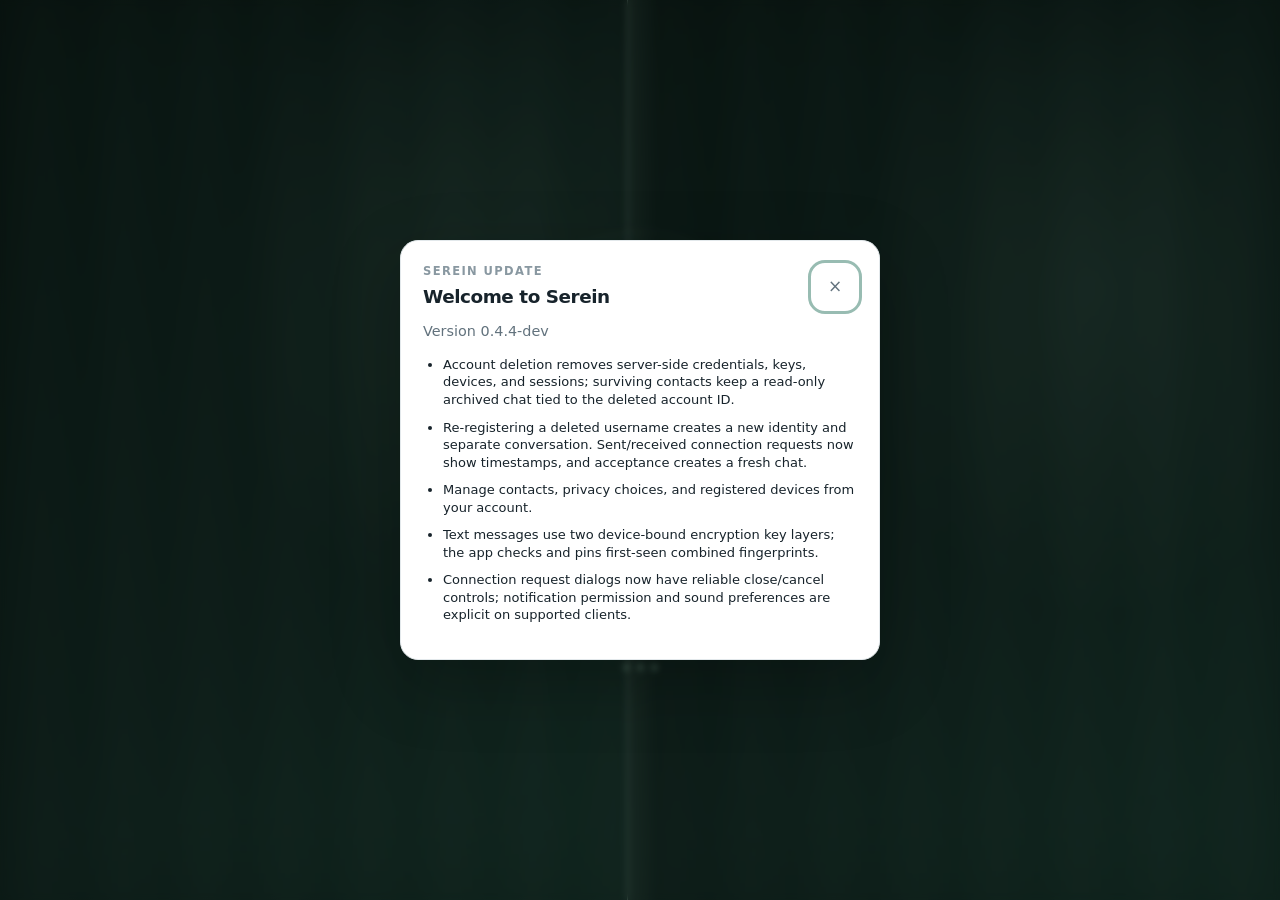
==== commit 096ad731: "feat: refresh UI experience, add auto-pinning & multi-device delivery, and bump version to 0.4.4-dev" ====
--- a/frontend/web/index.html
+++ b/frontend/web/index.html
@@ -1,22 +1,22 @@
 <!doctype html>
-<html lang="en" data-theme="system">
+<html lang="en" data-theme="system" class="auth-visible">
 <head>
   <meta charset="utf-8"><meta name="viewport" content="width=device-width,initial-scale=1">
   <meta name="theme-color" content="#A8DFC6"><meta name="description" content="Serein account, contact, and device management">
   <link rel="icon" type="image/svg+xml" href="/icons/app-icon.svg"><link rel="apple-touch-icon" sizes="180x180" href="/icons/serein-180.png"><link rel="manifest" href="/manifest.webmanifest">
-  <title>Serein</title><link rel="stylesheet" href="tokens.css"><link rel="stylesheet" href="style.css"><link rel="stylesheet" href="workspace.css">
+  <title>Serein</title><link rel="stylesheet" href="tokens.css"><link rel="stylesheet" href="style.css"><link rel="stylesheet" href="workspace.css"><link rel="stylesheet" href="auth-responsive.css"><link rel="stylesheet" href="experience.css">
 </head>
-<body>
+<body class="auth-visible">
 <div id="sessionCurtain" class="session-curtain" role="status" aria-live="polite" aria-label="Loading Serein" aria-hidden="false">
   <div class="curtain-leaf curtain-left"></div><div class="curtain-leaf curtain-right"></div>
-  <div class="curtain-card"><img src="/icons/serein-mark.svg" alt="" class="curtain-mark"><b id="curtainTitle">Restoring your session</b><span id="curtainMessage">Checking this device and preparing your secure workspace…</span><span class="curtain-spinner" aria-hidden="true"></span></div>
+  <div class="curtain-card"><div class="curtain-mark-stage" aria-hidden="true"><span class="curtain-orbit curtain-orbit-outer"></span><span class="curtain-orbit curtain-orbit-inner"></span><span class="curtain-spark curtain-spark-one">✦</span><span class="curtain-spark curtain-spark-two">✧</span><span class="curtain-logo-surface"><img src="/icons/serein-mark.svg" alt="" class="curtain-mark"></span></div><b id="curtainTitle">Restoring your session</b><span id="curtainMessage">Checking this device and preparing your secure workspace…</span><div class="curtain-loading-indicator" aria-hidden="true"><i></i><i></i><i></i></div><span class="curtain-spinner" aria-hidden="true"></span></div>
 </div>
 <div id="login" class="auth-shell">
   <aside class="auth-art"><div class="auth-art-brand"><div class="brand-icon"><img src="/icons/serein-mark.svg" alt=""></div><div><b>Serein</b><span>ACCOUNT & DEVICES</span></div></div><div class="auth-art-content"><p class="eyebrow">A CALMER ACCOUNT SPACE</p><h1>Your account,<br>on your terms.</h1><p>Manage your connections, privacy, and devices in one place.</p><div class="art-orbit"><div class="orbit-one"></div><div class="orbit-two"></div><div class="orbit-core"><img class="brand-symbol" src="/icons/serein-symbol.svg" alt=""></div><span class="orbit-star star-a">✳</span><span class="orbit-star star-b">✦</span></div></div><div class="auth-art-foot">Serein · Connections, thoughtfully managed</div></aside>
   <main class="auth-main"><div class="auth-top"><span class="mobile-brand"><i class="brand-icon"><img src="/icons/serein-mark.svg" alt=""></i> Serein</span><button id="authConnectionOpen" class="text-button" type="button">Server connection</button><div class="auth-theme"><span>Appearance</span><select id="authTheme" aria-label="Theme"><option value="system">System</option><option value="light">Light</option><option value="dark">Dark</option></select></div></div>
     <section class="auth-card"><p class="eyebrow">WELCOME TO SEREIN</p><h2 id="authTitle">Sign in</h2><p id="authSubtitle" class="auth-subtitle">Continue to your Serein account.</p>
       <div id="authTabs" class="auth-tabs" role="tablist"><button id="signinTab" class="active" type="button" role="tab">Sign in</button><button id="registerTab" type="button" role="tab">Create account</button></div>
-      <div id="authNotice" class="auth-notice"><span class="notice-icon">i</span><p><b id="authNoticeTitle">Email verification required</b><small id="authNoticeText">New accounts must verify their email, and every sign-in requires an emailed one-time code.</small></p><button id="restoreSessionRetry" class="text-button hidden" type="button">Retry session check</button></div>
+      <div id="authNotice" class="auth-notice"><span class="notice-icon">i</span><p><b id="authNoticeTitle">Sign in to Serein</b><small id="authNoticeText">New accounts need email verification. Sign-in may require a one-time code sent to your email.</small></p><button id="restoreSessionRetry" class="text-button hidden" type="button">Retry session check</button></div>
       <form id="authForm">
         <div id="registerFields" class="hidden">
           <label>Display name<input id="regName" autocomplete="name" maxlength="48" placeholder="How people see you"></label>
@@ -62,23 +62,23 @@
     <div class="sidebar-bottom"><div class="secure-label"><span class="secure-dot"></span> ACCOUNT SESSION</div><button id="logout" class="logout-btn">Sign out</button><span id="appVersionLabel" class="app-version"></span></div>
   </aside>
   <main class="main-panel">
-    <section id="emptyState" class="empty-state"><div class="empty-art"><div class="art-ring ring1"></div><div class="art-ring ring2"></div><div class="art-core"><img class="brand-symbol" src="/icons/serein-symbol.svg" alt=""></div><span class="art-spark spark-1">✦</span><span class="art-spark spark-2">✳</span></div><p class="eyebrow">A QUIETER KIND OF CONNECTION</p><h1>Your conversations,<br>on your terms.</h1><p class="empty-copy">Your account, contacts, devices, and settings are ready. Verify each recipient-device fingerprint through a separate trusted channel; the browser then encrypts messages separately for the verified devices.</p><button id="emptyAdd" class="btn btn-primary">Add a contact <span>＋</span></button><div class="empty-foot">Web encrypted messaging is enabled · <a href="/security.html">View security details</a></div></section>
+    <section id="emptyState" class="empty-state"><div class="empty-art"><div class="art-ring ring1"></div><div class="art-ring ring2"></div><div class="art-core"><img class="brand-symbol" src="/icons/serein-symbol.svg" alt=""></div><span class="art-spark spark-1">✦</span><span class="art-spark spark-2">✳</span></div><p class="eyebrow">A QUIETER KIND OF CONNECTION</p><h1>Your conversations,<br>on your terms.</h1><p class="empty-copy">Your account, contacts, devices, and settings are ready. The app checks both public-key layers against their combined fingerprint, pins first-seen device keys locally, and blocks a changed key before sending.</p><button id="emptyAdd" class="btn btn-primary">Add a contact <span>＋</span></button><div class="empty-foot">Web encrypted messaging is enabled · <a href="/security.html">View security details</a></div></section>
     <section id="conversation" class="conversation hidden">
       <header class="chat-header"><button id="mobileBack" class="icon-btn mobile-back" aria-label="Back to chats">←</button><serein-avatar id="chatAvatar" label="C" size="lg"></serein-avatar><div class="chat-head-meta"><h2 id="chatName">Contact</h2><span id="chatState">Encrypted conversation status</span></div><div class="chat-actions"><button id="securityOpen" class="icon-btn security-open" type="button" disabled aria-haspopup="dialog" aria-controls="securityDialog" title="Encryption and device status" aria-label="Encryption and device status"><svg viewBox="0 0 24 24" aria-hidden="true"><rect x="4.5" y="10" width="15" height="11" rx="2"></rect><path d="M7.5 10V7a4.5 4.5 0 0 1 9 0v3M12 14v3"></path></svg></button><button id="chatInfo" class="icon-btn" title="Contact details">ⓘ</button><button id="blockContact" class="icon-btn" title="Block this account" aria-label="Block this account">⊘</button><button id="chatMenu" class="icon-btn favorite-toggle" type="button" title="Add to favorites" aria-label="Add to favorites" aria-pressed="false" disabled>☆</button></div></header>
       <div id="messageList" class="message-list"><div class="day-separator"><span>START OF CONVERSATION</span></div></div>
-      <section id="emojiPicker" class="emoji-picker" hidden aria-label="Message media picker">
-        <div class="emoji-picker-head"><div class="picker-tabs" role="tablist" aria-label="Message media"><button id="emojiTab" type="button" role="tab" aria-selected="true">Emoji</button><button id="gifTab" type="button" role="tab" aria-selected="false">GIFs</button></div><button id="emojiGifBtn" type="button" class="emoji-gif-button">Attach a file</button></div>
-        <div id="emojiPanel"><div id="emojiGrid" class="emoji-grid" role="group" aria-label="Common emojis"></div><p>Emojis remain text in your encrypted message.</p></div>
-        <div id="gifPanel" class="gif-panel" hidden><form id="gifSearchForm" class="gif-search"><input id="gifSearch" maxlength="80" placeholder="Search GIFs…" aria-label="Search GIFs"><button type="submit" aria-label="Search GIFs">⌕</button><button id="gifSearchClear" type="button" aria-label="Clear search">×</button></form><div id="gifCategories" class="gif-categories" role="group" aria-label="GIF categories"></div><div id="gifResults" class="gif-results" aria-label="GIF results"></div><p id="gifLoadMore" class="gif-load-more hidden" role="status"></p><p id="gifStatus" class="gif-status" role="status" aria-live="polite">Choose a category or search GIFs.</p><p class="gif-provider-note">GIFs provided by nekos.best. Search terms and request metadata are sent to the provider. A selected GIF is encrypted through Serein before sending.</p></div>
-      </section><form id="messageForm" class="composer"><button type="button" id="emojiToggle" class="composer-tool emoji-toggle" title="Choose an emoji" aria-label="Choose an emoji" aria-expanded="false">☺</button><button type="button" id="attachBtn" class="composer-tool" title="Send an encrypted file" aria-label="Send an encrypted file">＋</button><input type="file" id="filePicker" hidden><textarea id="messageInput" rows="1" placeholder="Write a message…" aria-label="Message, up to 4000 characters" aria-describedby="composerNote" disabled></textarea><div class="composer-tail"><output id="charCount" class="char-count" hidden aria-live="off"></output><button class="send-btn" id="sendButton" type="submit" disabled aria-label="Send message">↑</button></div></form><div id="composerNote" class="composer-note">Emoji stays in your encrypted message. GIFs from keyboards, paste, or files use encrypted attachments. Verify recipient devices before sending; 4,000-character text limit.</div>
+      <section id="emojiPicker" class="emoji-picker" role="dialog" aria-modal="false" hidden aria-label="Emoji and GIF picker">
+        <header class="emoji-picker-head"><div class="emoji-picker-intro"><b>Quick reactions</b><span>Choose an emoji or find a GIF to send.</span></div><div class="emoji-picker-controls"><div class="picker-tabs" role="tablist" aria-label="Emoji or GIF picker"><button id="emojiTab" type="button" role="tab" tabindex="0" aria-controls="emojiPanel" aria-selected="true">Emoji</button><button id="gifTab" type="button" role="tab" tabindex="-1" aria-controls="gifPanel" aria-selected="false">GIFs</button></div><button id="emojiPickerClose" class="emoji-picker-close" type="button" aria-label="Close picker">×</button></div></header>
+        <div id="emojiPanel" class="emoji-panel" role="tabpanel" aria-labelledby="emojiTab"><label class="emoji-search-wrap"><span aria-hidden="true">⌕</span><input id="emojiSearch" type="search" autocomplete="off" maxlength="48" placeholder="Search emoji…" aria-label="Search emoji"></label><div id="emojiCategories" class="emoji-categories" role="group" aria-label="Emoji categories"></div><div id="emojiGrid" class="emoji-grid" role="group" aria-label="Emoji choices"></div><p id="emojiEmpty" class="emoji-empty" hidden>No matching emoji. Try another word.</p><p class="emoji-help">Emoji are inserted as text in your message.</p></div>
+        <div id="gifPanel" class="gif-panel" role="tabpanel" aria-labelledby="gifTab" hidden><div class="gif-search" role="search"><label class="gif-search-wrap"><span aria-hidden="true">⌕</span><input id="gifSearch" type="search" autocomplete="off" maxlength="80" placeholder="Search GIFs, e.g. happy…" aria-label="Search GIFs"></label><button id="gifSearchButton" class="gif-search-button" type="button" aria-label="Search GIFs">Search</button><button id="gifSearchClear" class="gif-search-clear" type="button" aria-label="Clear GIF search">×</button></div><div id="gifCategories" class="gif-categories" role="group" aria-label="GIF categories"></div><div id="gifResults" class="gif-results" tabindex="0" aria-label="GIF results"></div><button id="gifLoadMore" class="gif-load-more hidden" type="button">Load more GIFs</button><p id="gifStatus" class="gif-status" role="status" aria-live="polite">Opening the GIF picker loads a few featured GIFs from nekos.best.</p><p class="gif-provider-note">GIFs provided by nekos.best. Search terms and request metadata go to that provider. Selected GIFs are encrypted through Serein before sending.</p></div>
+      </section><form id="messageForm" class="composer"><div class="composer-actions"><button type="button" id="emojiToggle" class="composer-tool emoji-toggle" title="Open emoji and GIF picker" aria-label="Open emoji and GIF picker" aria-expanded="false" aria-controls="emojiPicker" aria-haspopup="dialog"><svg viewBox="0 0 24 24" aria-hidden="true"><circle cx="12" cy="12" r="9"></circle><path d="M8.5 14.5s1.3 2 3.5 2 3.5-2 3.5-2M9 9.5h.01M15 9.5h.01"></path></svg></button><button type="button" id="attachBtn" class="composer-tool" title="Send an encrypted file" aria-label="Send an encrypted file"><svg viewBox="0 0 24 24" aria-hidden="true"><path d="m20.5 11.5-8.2 8.2a5.2 5.2 0 0 1-7.4-7.4l9.2-9.2a3.5 3.5 0 0 1 5 5l-9.2 9.2a1.8 1.8 0 0 1-2.6-2.6l8.2-8.2"></path></svg></button></div><input type="file" id="filePicker" hidden><textarea id="messageInput" rows="1" placeholder="Write a message…" aria-label="Message, up to 4000 characters" aria-describedby="composerNote" disabled></textarea><div class="composer-tail"><output id="charCount" class="char-count" hidden aria-live="off"></output><button class="send-btn" id="sendButton" type="submit" disabled aria-label="Send message"><svg viewBox="0 0 24 24" aria-hidden="true"><path d="M5 12h14M13 6l6 6-6 6"></path></svg></button></div></form><div id="composerNote" class="composer-note">Messages are encrypted for each available device. The app checks and pins device keys automatically; a changed key is blocked. 4,000-character limit.</div>
     </section>
     <section id="settings" class="settings-view hidden"><header class="settings-head"><button id="settingsBack" class="icon-btn">←</button><div><p class="eyebrow">PERSONALISE SEREIN</p><h1>Settings</h1></div></header>
       <div class="settings-layout"><nav class="settings-nav" aria-label="Settings sections"><button class="selected" data-section="profile">Profile</button><button data-section="about">About</button><button data-section="privacy">Privacy & security</button><button data-section="devices">Devices</button><button data-section="notifications">Notifications</button><button data-section="appearance">Appearance</button><button data-section="storage">Storage</button><button data-section="connection">Connection</button></nav>
       <div class="settings-content">
         <section class="settings-section active" data-panel="profile"><div class="settings-card profile-card"><div class="profile-cover"></div><serein-avatar id="settingsAvatar" label="A" size="xl"></serein-avatar><div class="profile-card-meta"><h2 id="settingsName">Your profile</h2><p id="settingsHandle">Account identity</p></div></div><div class="settings-card"><p class="eyebrow">SESSION DETAILS</p><div class="detail-row"><span>Username</span><b id="settingUsername">—</b></div><div class="detail-row"><span>Email status</span><b id="settingVerification">—</b></div><div class="detail-row"><span>Device</span><b id="settingDevice">—</b></div><div class="detail-row"><span>Message transport</span><b id="settingRelay">Checking connection…</b></div></div></section>
         <section class="settings-section hidden" data-panel="about"><div class="settings-card about-card"><p class="eyebrow">SEREIN</p><h2>About Serein</h2><p class="muted">Your account, devices, and private conversations.</p><div class="detail-row"><span>Version</span><b id="aboutVersion">—</b></div><div class="detail-row"><span>Message status</span><b>Encrypted relay · queue acceptance is not a delivery receipt</b></div><p class="muted about-note">Public-key fingerprints are not private decryption keys. See the security notes for the current protocol and its limitations.</p><a href="/security.html">Security details →</a></div></section>
-        <section class="settings-section hidden" data-panel="privacy"><div class="settings-card"><p class="eyebrow">PRIVACY CONTROLS</p><h2>Privacy & security</h2><label class="select-row">Show online status to<select id="presenceVisibility"><option value="contacts">Contacts only</option><option value="nobody">Nobody</option></select></label><div class="setting-line"><div><b>Allow contact requests</b><span>Your outgoing requests show timestamped pending status; eligibility is checked by the server</span></div><button id="allowContactRequests" class="switch" type="button" aria-label="Allow contact requests" aria-pressed="true"></button></div><div class="setting-line"><div><b>Find me by verified email</b><span>You can turn off email-based discovery without affecting your username</span></div><button id="discoverableByEmail" class="switch" type="button" aria-label="Email discoverability" aria-pressed="true"></button></div><div class="setting-line"><div><b>Blocked accounts</b><span>Blocked accounts cannot message or request a connection</span></div><button id="manageBlocks" class="btn btn-small btn-outline" type="button">Manage</button></div></div><div class="settings-card warning-card"><p class="eyebrow">IMPORTANT</p><h2>Security status</h2><p>Web messages now use per-device ECDH→HKDF→AES-GCM and require explicit local fingerprint verification. Native Android and iOS device keys are protected with Android Keystore and iOS Keychain respectively. This implementation has not had independent cryptographic review; it does not provide forward secrecy or automated key rotation/recovery. Do not use it for high-risk communications until those gaps are addressed.</p><a href="/security.html">View live security progress →</a><br><a href="/status">View service status →</a></div><div class="settings-card danger-zone"><p class="eyebrow">DANGER ZONE</p><h2>Delete account</h2><p>This permanently deletes this account, credentials, devices, keys, sessions, and server-side data. Contacts keep a read-only archived copy of their existing chat under this account’s immutable ID. Your browser’s account-specific local data is removed after confirmation.</p><p class="muted">Exported backup files stored elsewhere cannot be erased by this service. A newly registered account has a new identity and cannot restore or attach the old chat through Serein.</p><button id="deleteAccountOpen" class="btn btn-danger" type="button">Permanently delete account</button></div></section>
-        <section class="settings-section hidden" data-panel="devices"><div class="settings-card"><p class="eyebrow">REGISTERED DEVICES</p><h2>Devices</h2><p class="muted">Devices linked to this account. Some may be signed out; online and last-active times are approximate.</p><div id="deviceList"></div><button id="revokeOthers" class="btn btn-danger-outline">Revoke other devices</button><button id="disconnectDevice" class="btn btn-outline">Sign out this device</button></div></section>
+        <section class="settings-section hidden" data-panel="privacy"><div class="settings-card"><p class="eyebrow">PRIVACY CONTROLS</p><h2>Privacy & security</h2><label class="select-row">Show online status to<select id="presenceVisibility"><option value="contacts">Contacts only</option><option value="nobody">Nobody</option></select></label><div class="setting-line"><div><b>Allow contact requests</b><span>Your outgoing requests show timestamped pending status; eligibility is checked by the server</span></div><button id="allowContactRequests" class="switch" type="button" aria-label="Allow contact requests" aria-pressed="true"></button></div><div class="setting-line"><div><b>Find me by verified email</b><span>You can turn off email-based discovery without affecting your username</span></div><button id="discoverableByEmail" class="switch" type="button" aria-label="Email discoverability" aria-pressed="true"></button></div><div class="setting-line"><div><b>Blocked accounts</b><span>Blocked accounts cannot message or request a connection</span></div><button id="manageBlocks" class="btn btn-small btn-outline" type="button">Manage</button></div></div><div class="settings-card warning-card"><p class="eyebrow">IMPORTANT</p><h2>Security status</h2><p>Web messages use per-device ECDH→HKDF→AES-GCM. The app checks the combined fingerprint of both public-key layers, pins first-seen keys on this device, blocks later key changes and capability downgrades, and adopts supported same-key upgrades. This is first-use pinning, not independent proof of a contact’s identity; a compromised directory could substitute a key on first contact. Native Android and iOS private keys use platform-protected storage. This implementation has not had independent cryptographic review and does not provide forward secrecy or automatic key recovery. Do not use it for high-risk communications.</p><a href="/security.html">View live security progress →</a><br><a href="/status">View service status →</a></div><div class="settings-card danger-zone"><p class="eyebrow">DANGER ZONE</p><h2>Delete account</h2><p>This permanently deletes this account, credentials, devices, keys, sessions, and server-side data. Contacts keep a read-only archived copy of their existing chat under this account’s immutable ID. Your browser’s account-specific local data is removed after confirmation.</p><p class="muted">Exported backup files stored elsewhere cannot be erased by this service. A newly registered account has a new identity and cannot restore or attach the old chat through Serein.</p><button id="deleteAccountOpen" class="btn btn-danger" type="button">Permanently delete account</button></div></section>
+        <section class="settings-section hidden" data-panel="devices"><div class="settings-card"><p class="eyebrow">SIGNED-IN DEVICES</p><h2>Devices</h2><p class="muted">Only devices with a live sign-in appear here. Signing out revokes that device session and removes its public-key registration from recipient lists. Online and last-active times are approximate.</p><div id="deviceList"></div><button id="revokeOthers" class="btn btn-danger-outline">Revoke other devices</button><button id="disconnectDevice" class="btn btn-outline">Sign out this device</button></div></section>
         <section class="settings-section hidden" data-panel="notifications"><div class="settings-card"><p class="eyebrow">NOTIFICATIONS</p><h2>Notification preferences</h2><p class="muted">Browser notifications work while this Serein tab is open. Background push delivery is not configured. Permission is requested only when you choose Enable.</p><div class="setting-line"><div><b>Browser notifications</b><span id="notificationPermissionStatus" role="status" aria-live="polite">Checking browser permission…</span></div><button id="notificationToggle" class="btn btn-small btn-outline" type="button">Enable notifications</button></div><div class="setting-line"><div><b>In-tab sound</b><span>A short in-tab tone for visible messages and, where supported, the browser’s default sound for background notices. System notification sound controls may also apply.</span></div><button id="notificationSoundToggle" class="switch" type="button" aria-label="Toggle in-tab notification sound" aria-pressed="false"></button></div></div></section>
         <section class="settings-section hidden" data-panel="appearance"><div class="settings-card"><p class="eyebrow">DISPLAY</p><h2>Appearance</h2><p class="muted">Choose how Serein looks on this device.</p><div class="theme-options"><button class="theme-option" data-theme-choice="system"><span class="theme-preview system-preview"><i></i></span><b>System</b><small>Follow device</small></button><button class="theme-option" data-theme-choice="light"><span class="theme-preview light-preview"><i></i></span><b>Light</b><small>Bright & clear</small></button><button class="theme-option" data-theme-choice="dark"><span class="theme-preview dark-preview"><i></i></span><b>Dark</b><small>Low-light comfort</small></button></div><label class="select-row">Text size<select id="fontScale"><option value="system">System default</option><option value="large">Large</option><option value="extra_large">Extra large</option></select></label><div class="setting-line"><div><b>Reduce motion</b><span>Respect system motion settings</span></div><button id="motionToggle" class="switch" aria-label="Toggle reduce motion"></button></div></div></section>
         <section class="settings-section hidden" data-panel="storage"><div class="settings-card"><p class="eyebrow">LOCAL DATA</p><h2>Storage & data</h2><p class="muted">Create a full snapshot encrypted locally with a random, stable backup-only key. The service stores that key encrypted at rest and releases it only during authenticated backup operations, wrapped to a one-use device key; the service itself can access it. The account ID is binding context only, never secret entropy, and is not written to the cleartext file header. The server does not receive the backup file.</p><div class="backup-actions"><button id="createBackupOpen" class="btn btn-primary" type="button">Create encrypted backup</button><button id="restoreBackupOpen" class="btn btn-outline" type="button">Restore from backup file</button></div><p id="backupStatus" class="connection-status" role="status" aria-live="polite">No backup created in this browser session.</p><div class="backup-note"><b>What is included?</b><span>All locally stored message records and media references. Media files themselves are not currently included. Older backups are not overwritten; each download gets a new timestamped name. New backups restore by signing into the same account. Legacy version 1 files still require the password used when they were created.</span></div><div class="backup-note"><b>Web limitations</b><span>Automatic scheduling, cloud-provider selection, and mobile-assisted history sync are not wired yet. Browser downloads are user-managed; this page cannot promise background backups while closed.</span></div><hr><button id="clearContacts" class="btn btn-danger-outline">Remove all contacts</button></div></section>
@@ -86,13 +86,17 @@
       </div></div>
     </section>
   </main>
+  <aside id="contactProfilePanel" class="contact-profile-panel" aria-label="Contact profile" aria-hidden="true" inert>
+    <header class="profile-screen-head"><button id="profileBack" class="icon-btn profile-back" type="button" aria-label="Close contact profile">←</button><div><span class="eyebrow">CONTACT</span><h2 id="profileTitle">Contact profile</h2></div><span class="profile-head-spacer"></span></header>
+    <div class="profile-screen-scroll"><section class="profile-hero"><serein-avatar id="profileAvatar" label="C" size="xl"></serein-avatar><h3 id="profileName">Contact</h3><p id="profileHandle">@username</p><span id="profileVerification" class="profile-verified">Email verification status</span><p id="profilePresence" class="profile-presence"></p><div class="profile-quick-actions"><button id="profileMessage" type="button"><span>▤</span>Message</button><button id="profileAudio" type="button" disabled title="Audio calls are not available yet"><span>☎</span>Audio</button><button id="profileVideo" type="button" disabled title="Video calls are not available yet"><span>▣</span>Video</button></div></section><section class="profile-about"><h4>About</h4><div class="profile-detail"><span>Username</span><b id="profileUsername">—</b></div><div class="profile-detail"><span>Email</span><b id="profileEmailStatus">—</b></div><div class="profile-detail"><span>Connection</span><b id="profileConnected">—</b></div><div class="profile-detail"><span>Devices</span><b id="profileDevices">—</b></div></section><section class="profile-media"><div class="profile-media-heading"><div><h4>Shared media</h4><span id="profileMediaCount">0 items</span></div><button id="profileMediaSeeAll" class="media-see-all" type="button">View all</button></div><div id="profileMediaGrid" class="profile-media-grid" aria-label="Latest four shared files"></div></section><section class="profile-management"><button id="profileFavorite" class="btn btn-outline" type="button">Add to favorites</button><button id="profileBlock" class="btn btn-danger-outline" type="button">Block contact</button></section></div>
+  </aside>
 </div>
 <div id="toast" class="toast" role="status" aria-live="polite"></div>
 <section id="restoreProgressBanner" class="restore-progress hidden" role="status" aria-live="polite"><div class="restore-progress-head"><b id="restoreProgressTitle">Restoring chat history</b><span id="restoreProgressLabel">Preparing…</span></div><progress id="restoreProgressBar" max="100"></progress><p id="restoreProgressDetail">Your chats remain available while the backup is restored.</p></section>
 <dialog id="attachmentPreviewDialog" class="attachment-preview-dialog"><div class="dialog-head"><div><p class="eyebrow">CHAT ATTACHMENT</p><h2 id="attachmentPreviewTitle">Attachment</h2></div><button id="attachmentPreviewClose" class="icon-btn" type="button" aria-label="Close">×</button></div><p id="attachmentPreviewDetails" class="muted"></p><img id="attachmentPreviewImage" class="attachment-preview-media hidden" alt="" hidden><video id="attachmentPreviewVideo" class="attachment-preview-media hidden" controls playsinline hidden></video><audio id="attachmentPreviewAudio" class="attachment-preview-audio hidden" controls hidden></audio><iframe id="attachmentPreviewDocument" class="attachment-preview-document hidden" title="Document preview" sandbox="allow-same-origin" hidden></iframe><pre id="attachmentPreviewText" class="attachment-preview-text hidden" hidden></pre><p id="attachmentPreviewMessage" class="attachment-preview-message hidden"></p><div class="connection-actions"><a id="attachmentPreviewDownload" class="btn btn-outline" download>Save to device</a><button id="attachmentPreviewDone" class="btn btn-primary" type="button">Done</button></div></dialog>
-<dialog id="contactProfileDialog" class="contact-profile-dialog" aria-labelledby="profileTitle"><header class="profile-screen-head"><button id="profileBack" class="icon-btn" type="button" aria-label="Back to conversation">←</button><div><span class="eyebrow">CONTACT</span><h2 id="profileTitle">Contact profile</h2></div></header><div class="profile-screen-scroll"><section class="profile-hero"><serein-avatar id="profileAvatar" label="C" size="xl"></serein-avatar><h3 id="profileName">Contact</h3><p id="profileHandle">@username</p><span id="profileVerification" class="profile-verified">Email verification status</span><p id="profilePresence" class="profile-presence"></p><div class="profile-quick-actions"><button id="profileMessage" type="button"><span>▤</span>Message</button><button id="profileAudio" type="button" disabled title="Audio calls are not available yet"><span>☎</span>Audio</button><button id="profileVideo" type="button" disabled title="Video calls are not available yet"><span>▣</span>Video</button></div></section><section class="profile-about"><h4>About</h4><div class="profile-detail"><span>Username</span><b id="profileUsername">—</b></div><div class="profile-detail"><span>Email</span><b id="profileEmailStatus">—</b></div><div class="profile-detail"><span>Connection</span><b id="profileConnected">—</b></div><div class="profile-detail"><span>Devices</span><b id="profileDevices">—</b></div></section><section class="profile-media"><div class="profile-media-heading"><div><h4>Shared media</h4><span id="profileMediaCount">0 items</span></div><button id="profileMediaSeeAll" class="media-see-all" type="button">View all</button></div><div id="profileMediaGrid" class="profile-media-grid" aria-label="Latest four shared files"></div></section><section class="profile-management"><button id="profileFavorite" class="btn btn-outline" type="button">Add to favorites</button><button id="profileBlock" class="btn btn-danger-outline" type="button">Block contact</button></section></div></dialog>
 <dialog id="mediaLibraryDialog" class="media-library-dialog" aria-labelledby="mediaLibraryTitle"><header class="profile-screen-head"><button id="mediaLibraryBack" class="icon-btn" type="button" aria-label="Back to contact profile">←</button><div><span class="eyebrow">SHARED FILES</span><h2 id="mediaLibraryTitle">Media & documents</h2></div><button id="mediaLibraryClose" class="icon-btn" type="button" aria-label="Close media library">×</button></header><div class="media-library-content"><div class="media-library-tabs" role="tablist" aria-label="Shared files"><button type="button" data-library-tab="media" aria-selected="true">Media</button><button type="button" data-library-tab="documents" aria-selected="false">Documents</button></div><div id="mediaLibraryFilters" class="profile-media-tabs" role="group" aria-label="Filter media"><button type="button" data-library-filter="all" aria-selected="true">All media</button><button type="button" data-library-filter="image" aria-selected="false">Photos</button><button type="button" data-library-filter="gif" aria-selected="false">GIFs</button><button type="button" data-library-filter="video" aria-selected="false">Videos</button><button type="button" data-library-filter="audio" aria-selected="false">Audio</button></div><p id="mediaLibraryCount" class="media-library-count" aria-live="polite"></p><div id="mediaLibraryGrid" class="profile-media-grid media-library-grid"></div></div></dialog>
-<dialog id="securityDialog" class="security-dialog" aria-labelledby="securityDialogTitle"><div class="dialog-head"><div><p class="eyebrow">MESSAGE SECURITY</p><h2 id="securityDialogTitle">Encryption and devices</h2></div><button id="securityDialogClose" class="icon-btn" type="button" aria-label="Close security details">×</button></div><p class="muted">Messages are encrypted on this device before relay. Each active recipient device has its own public-key bundle. Fingerprints are checksums of public keys—not private keys.</p><div class="security-banner"><span>◇</span><div><b>Conversation status</b><small id="e2eeProgressText">Checking recipient devices…</small><div id="peerKeyControls" class="peer-key-controls"></div></div></div><p class="muted security-footnote">A changed device key or protocol capability must not be trusted automatically. This browser’s current verification rules still apply.</p><div class="connection-actions"><button id="resetChatTrust" class="btn btn-outline" type="button">Reset this chat’s device trust</button><button id="securityDialogDone" class="btn btn-primary" type="button">Done</button></div></dialog>
+<dialog id="confirmDialog" class="confirm-dialog" aria-labelledby="confirmDialogTitle" aria-describedby="confirmDialogMessage"><form method="dialog"><div class="dialog-head"><div><p class="eyebrow">PLEASE CONFIRM</p><h2 id="confirmDialogTitle">Continue?</h2></div><button id="confirmDialogClose" class="icon-btn" type="submit" value="cancel" aria-label="Cancel">×</button></div><p id="confirmDialogMessage" class="muted"></p><div class="connection-actions"><button id="confirmDialogCancel" class="btn btn-outline" type="submit" value="cancel">Cancel</button><button id="confirmDialogAccept" class="btn btn-primary" type="submit" value="confirm">Continue</button></div></form></dialog>
+<dialog id="securityDialog" class="security-dialog" aria-labelledby="securityDialogTitle"><div class="dialog-head"><div><p class="eyebrow">MESSAGE SECURITY</p><h2 id="securityDialogTitle">Encryption and devices</h2></div><button id="securityDialogClose" class="icon-btn" type="button" aria-label="Close security details">×</button></div><p class="muted">Messages are encrypted on this device for each signed-in recipient device. The app checks both public-key layers against their combined fingerprint and pins first-seen keys locally. Fingerprints are public-key checksums, not private keys.</p><div class="security-banner"><span>◇</span><div><b>Recipient-device validation</b><small id="e2eeProgressText">Checking recipient devices…</small><div id="peerKeyControls" class="peer-key-controls"></div></div></div><p class="muted security-footnote">A previously pinned key change or capability downgrade is blocked; supported upgrades with the same key are adopted automatically. First-use pinning is automatic; it detects later changes but does not independently authenticate a first-seen key against a compromised key directory.</p><div class="connection-actions"><button id="securityDialogDone" class="btn btn-primary" type="button">Done</button></div></dialog>
 <dialog id="deleteAccountDialog" class="backup-dialog"><form id="deleteAccountForm"><div class="dialog-head"><div><p class="eyebrow">PERMANENT ACCOUNT DELETION</p><h2>Delete this account?</h2></div><button id="deleteAccountClose" class="icon-btn" type="button" aria-label="Close">×</button></div><p class="muted">This cannot be undone. You will be signed out on every device. Other people keep this conversation as a read-only archived chat; registering the same username later creates a separate identity and conversation.</p><label>Current password<input id="deleteAccountPassword" type="password" autocomplete="current-password" required maxlength="4096"></label><label>Type DELETE to confirm<input id="deleteAccountPhrase" type="text" autocomplete="off" required maxlength="6" pattern="DELETE"></label><p id="deleteAccountStatus" class="connection-status" role="status" aria-live="polite"></p><div class="connection-actions"><button id="deleteAccountCancel" class="btn btn-outline" type="button">Cancel</button><button id="deleteAccountSubmit" class="btn btn-danger" type="submit">Delete account permanently</button></div></form></dialog><dialog id="backupDialog" class="backup-dialog"><form id="backupForm"><div class="dialog-head"><div><p class="eyebrow">PRIVATE LOCAL BACKUP</p><h2 id="backupDialogTitle">Create encrypted backup</h2></div><button id="backupDialogClose" class="icon-btn" type="button" aria-label="Close">×</button></div><p id="backupDialogDescription" class="muted">The backup is compressed, encrypted on this device, and bound to the signed-in account.</p><label id="backupFileLabel" class="hidden">Select a Serein backup file<input id="backupFileInput" type="file" accept=".srbk,application/vnd.serein.backup"></label><label id="backupLegacyPasswordLabel" class="hidden">Legacy backup password<input id="backupPassword" type="password" autocomplete="off" maxlength="1024"></label><p id="backupDialogWarning" class="muted backup-warning">New backups use an automatically generated random key stored per account in the database, bound to the account ID and username, then wrapped to a one-use device key. The service can access it; no separate Replit secret is required. v1 and v2 snapshots remain readable.</p><p id="backupDialogStatus" class="connection-status" role="status" aria-live="polite"></p><div class="connection-actions"><button id="backupDialogCancel" class="btn btn-outline" type="button">Cancel</button><button id="backupDialogSubmit" class="btn btn-primary" type="submit">Create and download</button></div></form></dialog>
 <dialog id="connectionDialog"><form id="connectionForm" method="dialog"><div class="dialog-head"><div><p class="eyebrow">SERVER CONNECTION</p><h2>Connect to a server</h2></div><button id="connectionClose" class="icon-btn" type="button" aria-label="Close">×</button></div><p class="muted">Enter the HTTPS origin of a Serein account API server you host or trust. A connection check reports only sanitized service health. Web servers must allow this page’s exact origin. Text messaging uses the server’s HTTPS and WebSocket endpoints.</p><label>Server origin<input id="connectionUrl" type="url" autocomplete="url" placeholder="https://serein.example.com" required></label><p id="connectionStatus" class="connection-status" role="status" aria-live="polite">Not checked</p><div class="connection-actions"><button id="checkConnection" class="btn btn-outline" type="button">Check connection</button><button id="saveConnection" class="btn btn-primary" type="submit">Save server</button></div></form></dialog>
 <dialog id="whatsNewDialog"><div class="dialog-head"><div><p class="eyebrow">SEREIN UPDATE</p><h2 id="whatsNewTitle">Welcome to Serein</h2></div><button id="whatsNewClose" class="icon-btn" type="button" aria-label="Close">×</button></div><p id="whatsNewVersion" class="muted"></p><ul id="whatsNewItems" class="whats-new-list"></ul></dialog>
--- a/frontend/web/tokens.css
+++ b/frontend/web/tokens.css
@@ -1,5 +1,5 @@
 /* Generated from design/tokens.json. Do not edit by hand. */
-:root{--token-bg:#f4f6f8;--token-surface:#ffffff;--token-text:#17232b;--token-muted:#62727d;--token-subtle:#8998a1;--token-border:#e2e8eb;--token-accent:#187c68;--token-accent-text:#ffffff;--token-accent-soft:#e3f4ef;--token-danger:#a84347;--token-danger-soft:#fff0ef;--token-notice:#fff7e8;--token-notice-text:#715c2b;--space-xs:4px;--space-sm:8px;--space-md:12px;--space-lg:16px;--space-xl:24px;--space-xxl:32px;--radius-sm:8px;--radius-md:12px;--radius-card:16px;--radius-pill:999px;--type-scale-system:1.0;--type-scale-large:1.15;--type-scale-extra-large:1.3;--type-size-floor:0.8125rem;}
+:root{--token-bg:#f4f6f8;--token-surface:#ffffff;--token-text:#17232b;--token-muted:#62727d;--token-subtle:#8998a1;--token-border:#e2e8eb;--token-accent:#187c68;--token-accent-text:#ffffff;--token-accent-soft:#e3f4ef;--token-danger:#a84347;--token-danger-soft:#fff0ef;--token-notice:#fff7e8;--token-notice-text:#715c2b;--space-xs:4px;--space-sm:8px;--space-md:12px;--space-lg:16px;--space-xl:24px;--space-xxl:32px;--radius-sm:8px;--radius-md:12px;--radius-card:16px;--radius-pill:999px;--component-button-height:44px;--component-icon-button-size:44px;--component-chip-height:36px;--component-button-radius:12px;--component-profile-panel-min-width:320px;--component-profile-panel-max-width:440px;--component-dialog-radius:20px;--component-motion-duration:240ms;--type-scale-system:1.0;--type-scale-large:1.15;--type-scale-extra-large:1.3;--type-size-floor:0.8125rem;}
 :root[data-theme="light"]{--token-bg:#f4f6f8;--token-surface:#ffffff;--token-text:#17232b;--token-muted:#62727d;--token-subtle:#8998a1;--token-border:#e2e8eb;--token-accent:#187c68;--token-accent-text:#ffffff;--token-accent-soft:#e3f4ef;--token-danger:#a84347;--token-danger-soft:#fff0ef;--token-notice:#fff7e8;--token-notice-text:#715c2b;}
 :root[data-theme="dark"]{--token-bg:#10161b;--token-surface:#171f25;--token-text:#ecf2f2;--token-muted:#a2b0b5;--token-subtle:#798b91;--token-border:#2c3940;--token-accent:#6dc5aa;--token-accent-text:#0b201a;--token-accent-soft:#203b36;--token-danger:#ff9a9a;--token-danger-soft:#3e2729;--token-notice:#3a3425;--token-notice-text:#eddaa5;}
 @media(prefers-color-scheme:dark){:root[data-theme="system"]{--token-bg:#10161b;--token-surface:#171f25;--token-text:#ecf2f2;--token-muted:#a2b0b5;--token-subtle:#798b91;--token-border:#2c3940;--token-accent:#6dc5aa;--token-accent-text:#0b201a;--token-accent-soft:#203b36;--token-danger:#ff9a9a;--token-danger-soft:#3e2729;--token-notice:#3a3425;--token-notice-text:#eddaa5;}}
--- a/frontend/web/auth-responsive.css
+++ b/frontend/web/auth-responsive.css
@@ -0,0 +1,100 @@
+/* Fluid startup and authentication surfaces across phones through wide displays. */
+.session-curtain {
+  box-sizing: border-box;
+  min-width: 0;
+  padding: clamp(12px, 3vw, 52px);
+  padding-top: max(clamp(12px, 3vw, 52px), env(safe-area-inset-top));
+  padding-bottom: max(clamp(12px, 3vw, 52px), env(safe-area-inset-bottom));
+}
+.curtain-card {
+  box-sizing: border-box;
+  width: min(100%, clamp(280px, 38vw, 640px));
+  max-height: calc(100dvh - 24px - env(safe-area-inset-top) - env(safe-area-inset-bottom));
+  overflow: auto;
+  gap: clamp(10px, 1.2vw, 20px);
+  padding: clamp(20px, 3vw, 48px);
+  border-radius: clamp(18px, 2vw, 30px);
+}
+.curtain-mark {
+  box-sizing: border-box;
+  width: clamp(44px, min(10vw, 9dvh), 112px);
+  height: clamp(44px, min(10vw, 9dvh), 112px);
+  padding: clamp(7px, 1vw, 15px);
+  border-radius: clamp(12px, 1.5vw, 24px);
+}
+.curtain-card b {
+  font-size: clamp(calc(1.125rem * var(--font-scale, 1)), calc((1rem + .45vw) * var(--font-scale, 1)), calc(1.8rem * var(--font-scale, 1)));
+}
+.curtain-card > span:not(.curtain-spinner) {
+  max-width: min(100%, 42ch);
+  font-size: clamp(calc(.875rem * var(--font-scale, 1)), calc((.8rem + .2vw) * var(--font-scale, 1)), calc(1.2rem * var(--font-scale, 1)));
+}
+.curtain-spinner {
+  width: clamp(20px, 2vw, 30px);
+  height: clamp(20px, 2vw, 30px);
+  flex: 0 0 auto;
+}
+.auth-shell {
+  box-sizing: border-box;
+  width: 100%;
+  min-height: 100svh;
+  min-height: 100dvh;
+  grid-template-columns: minmax(0, .92fr) minmax(0, 1.08fr);
+  overflow-x: clip;
+}
+.auth-art, .auth-main { min-width: 0; }
+.auth-main {
+  min-height: 100svh;
+  min-height: 100dvh;
+  padding-inline: clamp(18px, 4vw, 72px);
+}
+.auth-card, .auth-top, .auth-legal { width: min(100%, clamp(420px, 34vw, 720px)); }
+.auth-card { padding-block: clamp(22px, 3.4vh, 54px); }
+.auth-art-brand .brand-icon { width: clamp(38px, 3.2vw, 56px); height: clamp(38px, 3.2vw, 56px); }
+.auth-art-content h1 {
+  max-width: 13ch;
+  font-size: clamp(calc(2.3rem * var(--font-scale, 1)), calc((1.8rem + 2vw) * var(--font-scale, 1)), calc(5rem * var(--font-scale, 1)));
+}
+
+@media (min-width: 1200px) {
+  .auth-card h2 {
+    font-size: clamp(calc(2rem * var(--font-scale, 1)), calc((1.6rem + .8vw) * var(--font-scale, 1)), calc(3.2rem * var(--font-scale, 1)));
+  }
+  .auth-subtitle, .auth-card label, .auth-notice b {
+    font-size: clamp(calc(.95rem * var(--font-scale, 1)), calc((.82rem + .18vw) * var(--font-scale, 1)), calc(1.3rem * var(--font-scale, 1)));
+    line-height: 1.5;
+  }
+  .auth-card input, .auth-card select {
+    min-height: clamp(48px, 3.2vw, 64px);
+    font-size: clamp(calc(1rem * var(--font-scale, 1)), calc((.86rem + .18vw) * var(--font-scale, 1)), calc(1.3rem * var(--font-scale, 1)));
+  }
+  .auth-tabs button, .auth-card .btn, .auth-theme select {
+    min-height: clamp(46px, 3vw, 60px);
+    font-size: clamp(calc(.95rem * var(--font-scale, 1)), calc((.82rem + .17vw) * var(--font-scale, 1)), calc(1.25rem * var(--font-scale, 1)));
+  }
+  .auth-notice small, .auth-foot, .auth-legal {
+    font-size: clamp(calc(.78rem * var(--font-scale, 1)), calc((.7rem + .1vw) * var(--font-scale, 1)), calc(1rem * var(--font-scale, 1)));
+    line-height: 1.6;
+  }
+}
+
+@media (max-width: 760px) {
+  .auth-shell { display: block; min-height: 100svh; min-height: 100dvh; }
+  .auth-art { display: none; }
+  .auth-main { min-height: 100svh; min-height: 100dvh; padding-inline: clamp(16px, 5vw, 40px); }
+  .auth-top { justify-content: space-between; gap: 8px; }
+  .mobile-brand { display: flex; }
+  .mobile-brand .brand-icon { width: clamp(28px, 6vw, 40px); height: clamp(28px, 6vw, 40px); }
+  .auth-card { width: min(100%, clamp(320px, 74vw, 560px)); padding-block: clamp(20px, 4vh, 36px); }
+  .auth-legal { flex-wrap: wrap; justify-content: center; gap: 8px 16px; padding-bottom: max(6px, env(safe-area-inset-bottom)); }
+}
+
+@media (max-width: 360px) {
+  .auth-main { padding-inline: 14px; }
+  .auth-top { flex-wrap: wrap; height: auto; min-height: 38px; }
+  .auth-theme { gap: 5px; }
+  .auth-theme span { display: none; }
+  .auth-card { width: 100%; }
+  .auth-card input, .auth-card select { max-width: 100%; }
+  .curtain-card { width: 100%; }
+}
--- a/frontend/web/experience.css
+++ b/frontend/web/experience.css
@@ -0,0 +1,646 @@
+/* Shared, token-driven application surfaces and responsive interaction patterns. */
+:root {
+  --ui-ease: cubic-bezier(.22, .74, .2, 1);
+  --workspace-text: var(--workspace-ink, var(--text, #17251f));
+  --workspace-accent-text: var(--accent-text, #fff);
+  --workspace-danger: var(--danger, #b42318);
+}
+
+/* Loading is a full-viewport moment, not a small dialog. */
+.session-curtain {
+  min-height: 100svh;
+  min-height: 100dvh;
+  padding: max(20px, env(safe-area-inset-top)) max(18px, env(safe-area-inset-right)) max(20px, env(safe-area-inset-bottom)) max(18px, env(safe-area-inset-left));
+  background: transparent;
+  color: #f3fff8;
+  opacity: 1;
+}
+.curtain-leaf {
+  position: absolute;
+  z-index: 0;
+  top: 0;
+  bottom: 0;
+  width: 51%;
+  overflow: hidden;
+  background:
+    radial-gradient(ellipse at 72% 32%, #9cd4ba20, transparent 38%),
+    linear-gradient(145deg, #081512 0%, #10241f 58%, #18382f 100%);
+  box-shadow: inset 0 0 100px #0004;
+  transition: transform 820ms cubic-bezier(.77, 0, .18, 1);
+  will-change: transform;
+}
+.curtain-leaf::before, .curtain-leaf::after { position: absolute; content: ""; pointer-events: none; }
+.curtain-leaf::before { inset: 0; background: repeating-linear-gradient(90deg, transparent 0, #d5f3e407 3.2vw, transparent 6.4vw); opacity: .64; }
+.curtain-left { left: 0; border-right: 1px solid #d9f4e57a; }
+.curtain-right { right: 0; border-left: 1px solid #d9f4e57a; }
+.curtain-left::after { top: 0; right: 0; bottom: 0; width: 30px; background: linear-gradient(90deg, transparent, #a5d8bf24); }
+.curtain-right::after { top: 0; bottom: 0; left: 0; width: 30px; background: linear-gradient(270deg, transparent, #a5d8bf24); }
+.curtain-card {
+  width: min(100%, 560px);
+  max-height: calc(100dvh - env(safe-area-inset-top) - env(safe-area-inset-bottom) - 40px);
+  gap: clamp(14px, 2.2vh, 22px);
+  overflow: visible;
+  padding: clamp(18px, 4vw, 40px);
+  border: 0;
+  border-radius: 0;
+  background: transparent;
+  box-shadow: none;
+  color: #f3fff8;
+  text-shadow: 0 2px 24px #0008;
+  transition: opacity 300ms ease, transform 360ms var(--ui-ease);
+}
+.curtain-mark-stage {
+  position: relative;
+  display: grid;
+  width: clamp(156px, min(38vw, 34dvh), 276px);
+  aspect-ratio: 1;
+  place-items: center;
+  margin: 0 auto clamp(2px, 1.3vh, 14px);
+  isolation: isolate;
+}
+.curtain-mark-stage::before,
+.curtain-mark-stage::after {
+  position: absolute;
+  content: "";
+  inset: 10%;
+  border: 1px solid #a8dfc64a;
+  border-radius: 50%;
+  box-shadow: 0 0 42px #70c3a51a, inset 0 0 32px #70c3a512;
+  animation: serein-orbit 9s linear infinite;
+}
+.curtain-mark-stage::after {
+  inset: 23%;
+  border-style: dashed;
+  border-color: #a8dfc633;
+  animation-duration: 15s;
+  animation-direction: reverse;
+}
+.curtain-orbit {
+  position: absolute;
+  border: 1px solid #a8dfc625;
+  border-radius: 50%;
+}
+.curtain-orbit-outer { inset: 2%; }
+.curtain-orbit-inner { inset: 31%; border-color: #a8dfc64d; }
+.curtain-logo-surface {
+  z-index: 1;
+  display: grid;
+  width: clamp(72px, 20vw, 124px);
+  aspect-ratio: 1;
+  place-items: center;
+  border: 1px solid #c8f5df70;
+  border-radius: 30%;
+  background: linear-gradient(145deg, #a8dfc6, #63af93);
+  box-shadow: 0 18px 62px #4fbd9433, 0 0 0 12px #a8dfc612;
+  animation: serein-logo-breathe 2.8s ease-in-out infinite;
+}
+.curtain-mark {
+  width: 78%;
+  height: 78%;
+  padding: 10%;
+  border-radius: 0;
+  background: transparent;
+  object-fit: contain;
+}
+.curtain-spark {
+  position: absolute;
+  z-index: 2;
+  color: #d7f6e7;
+  text-shadow: 0 0 20px #a8dfc6a0;
+  animation: serein-spark-float 2.4s ease-in-out infinite;
+}
+.curtain-spark-one { top: 15%; right: 12%; font-size: clamp(18px, 4vw, 27px); }
+.curtain-spark-two { bottom: 17%; left: 12%; animation-delay: -1.1s; font-size: clamp(15px, 3.5vw, 22px); }
+.curtain-card b { font-size: clamp(1.2rem, calc(1rem + .6vw), 1.75rem); letter-spacing: -.035em; }
+.curtain-card > span:not(.curtain-spinner) { max-width: 40ch; color: #b9d1c7; font-size: clamp(.9rem, calc(.82rem + .2vw), 1.1rem); line-height: 1.6; }
+.curtain-loading-indicator { display: flex; align-items: center; gap: 7px; height: 14px; margin-top: 2px; }
+.curtain-loading-indicator i { width: 7px; height: 7px; border-radius: 50%; background: #a8dfc6; opacity: .45; animation: serein-loading-dot 1.05s ease-in-out infinite; }
+.curtain-loading-indicator i:nth-child(2) { animation-delay: .15s; }
+.curtain-loading-indicator i:nth-child(3) { animation-delay: .3s; }
+.curtain-spinner { display: none; }
+.session-curtain[aria-hidden="true"] { pointer-events: auto; }
+.session-curtain.is-ready { background: transparent; }
+.session-curtain.is-ready .curtain-left { transform: translateX(-102%); }
+.session-curtain.is-ready .curtain-right { transform: translateX(102%); }
+.session-curtain.is-ready .curtain-card { opacity: 0; transform: translateY(-8px) scale(.96); }
+@keyframes serein-orbit { to { transform: rotate(360deg); } }
+@keyframes serein-logo-breathe { 50% { transform: translateY(-4px) scale(1.035); box-shadow: 0 23px 70px #4fbd9448, 0 0 0 16px #a8dfc612; } }
+@keyframes serein-spark-float { 50% { transform: translateY(-7px) rotate(10deg); opacity: .72; } }
+@keyframes serein-loading-dot { 50% { transform: translateY(-5px); opacity: 1; } }
+
+/* The auth view must remain a real scrolling document on short displays. */
+html.auth-visible, body.auth-visible {
+  width: 100%;
+  height: auto;
+  min-height: 100%;
+  overflow-x: hidden;
+  overflow-y: auto;
+  overscroll-behavior-y: contain;
+}
+body.auth-visible { min-height: 100svh; min-height: 100dvh; }
+body.auth-visible #login { min-height: 100svh; min-height: 100dvh; height: auto; }
+body.auth-visible .auth-main { min-height: 100svh; min-height: 100dvh; height: auto; overflow: visible; }
+body.auth-visible .auth-card { flex: 0 0 auto; }
+@media (max-height: 760px) {
+  body.auth-visible .auth-main { justify-content: flex-start; padding-block: max(10px, env(safe-area-inset-top)) max(10px, env(safe-area-inset-bottom)); }
+  body.auth-visible .auth-card { margin-block: 10px; padding-block: 12px; }
+  body.auth-visible .auth-legal { margin-top: auto; padding-bottom: 8px; }
+  .auth-art-content { top: 14%; }
+  .art-orbit { width: min(210px, 29vh); height: min(210px, 29vh); margin-top: 20px; }
+}
+@media (max-width: 760px) {
+  body.auth-visible .auth-main { padding-top: max(10px, env(safe-area-inset-top)); padding-bottom: max(12px, env(safe-area-inset-bottom)); }
+  body.auth-visible .auth-card { margin-block: clamp(10px, 2vh, 22px); }
+}
+
+/* Desktop profile becomes a third, animated app column; mobile uses a page. */
+@media (min-width: 1101px) {
+  .app {
+    --profile-pane-width: clamp(var(--component-profile-panel-min-width, 320px), 28vw, var(--component-profile-panel-max-width, 440px));
+    grid-template-columns: clamp(286px, 24vw, 344px) minmax(0, 1fr) 0px;
+    transition: grid-template-columns var(--component-motion-duration, 240ms) var(--ui-ease);
+  }
+  .app.profile-open { grid-template-columns: clamp(286px, 24vw, 344px) minmax(0, 1fr) var(--profile-pane-width); }
+  .contact-profile-panel {
+    width: 0;
+    min-width: 0;
+    opacity: 0;
+    visibility: hidden;
+    overflow: hidden;
+    border-left: 0 solid var(--workspace-border);
+    background: var(--workspace-surface);
+    transition: opacity 180ms var(--ui-ease), visibility 0s linear 240ms;
+  }
+  .contact-profile-panel.is-open {
+    width: auto;
+    opacity: 1;
+    visibility: visible;
+    border-left-width: 1px;
+    transition: opacity 180ms var(--ui-ease), visibility 0s;
+  }
+}
+@media (min-width: 681px) and (max-width: 1100px) {
+  .app { position: relative; }
+  .contact-profile-panel {
+    position: absolute;
+    z-index: 40;
+    inset: 0 0 0 auto;
+    width: min(440px, calc(100% - 260px));
+    min-width: min(300px, calc(100vw - 24px));
+    border-left: 1px solid var(--workspace-border);
+    border-radius: 18px 0 0 18px;
+    background: var(--workspace-surface);
+    box-shadow: -18px 0 50px #0614102a;
+    transform: translateX(102%);
+    visibility: hidden;
+    transition: transform var(--component-motion-duration, 240ms) var(--ui-ease), visibility 0s linear 240ms;
+  }
+  .contact-profile-panel.is-open { transform: translateX(0); visibility: visible; transition: transform var(--component-motion-duration, 240ms) var(--ui-ease), visibility 0s; }
+}
+.contact-profile-panel {
+  display: flex;
+  flex-direction: column;
+  min-height: 0;
+  color: var(--workspace-text);
+}
+.profile-screen-head {
+  min-height: 64px;
+  flex: 0 0 auto;
+  gap: 12px;
+  padding: 10px 16px;
+  background: color-mix(in srgb, var(--workspace-surface) 94%, var(--workspace-accent-soft));
+}
+.profile-screen-head h2 { font-size: 1rem; letter-spacing: -.02em; }
+.profile-head-spacer { flex: 1; }
+.profile-screen-scroll {
+  min-height: 0;
+  flex: 1 1 auto;
+  overflow: auto;
+  overscroll-behavior: contain;
+  scrollbar-gutter: stable;
+  padding: 8px 8px max(16px, env(safe-area-inset-bottom));
+}
+.profile-hero {
+  position: relative;
+  margin: 4px 8px 12px;
+  padding: 24px 18px 20px;
+  border: 1px solid var(--workspace-border);
+  border-radius: var(--radius-card, 16px);
+  background: radial-gradient(ellipse at 50% 0%, color-mix(in srgb, var(--workspace-accent) 13%, transparent), transparent 72%), var(--workspace-surface);
+}
+.profile-hero #profileAvatar .serein-avatar-face {
+  width: clamp(76px, 10vw, 96px);
+  height: clamp(76px, 10vw, 96px);
+  border: 4px solid var(--workspace-surface);
+  box-shadow: 0 9px 26px #10251a20;
+}
+.profile-hero h3 { margin-top: 8px; font-size: clamp(1.25rem, 1.6vw, 1.55rem); letter-spacing: -.035em; }
+.profile-verified { border: 1px solid color-mix(in srgb, var(--workspace-accent) 18%, transparent); background: var(--workspace-accent-soft); }
+.profile-presence { display: flex; justify-content: center; align-items: center; gap: 6px; font-size: .82rem; }
+.profile-quick-actions { gap: 9px; }
+.profile-quick-actions button {
+  min-width: 76px;
+  min-height: var(--component-button-height, 44px);
+  border-color: var(--workspace-border);
+  border-radius: var(--radius-md, 12px);
+  background: var(--workspace-surface);
+  box-shadow: 0 3px 10px #0b241412;
+  transition: transform 160ms var(--ui-ease), border-color 160ms ease, background 160ms ease;
+}
+.profile-quick-actions button:hover:not(:disabled) { transform: translateY(-2px); border-color: var(--workspace-accent); background: var(--workspace-accent-soft); }
+.profile-about, .profile-media, .profile-management {
+  margin: 10px 8px;
+  padding: 15px;
+  border-color: var(--workspace-border);
+  border-radius: var(--radius-card, 16px);
+  background: var(--workspace-surface);
+  box-shadow: 0 2px 10px #0b24140a;
+}
+.profile-detail { align-items: center; min-height: 40px; font-size: .82rem; }
+.profile-detail b { font-weight: 650; }
+.profile-media-tabs { gap: 7px; padding-bottom: 2px; }
+.profile-media-tabs button,
+.media-library-tabs button,
+.filter-chip {
+  min-height: var(--component-chip-height, 36px);
+  padding: 7px 13px;
+  border: 1px solid var(--workspace-border);
+  border-radius: var(--radius-pill, 999px);
+  background: var(--workspace-surface);
+  color: var(--workspace-muted);
+  font-size: .8rem;
+  font-weight: 650;
+  white-space: nowrap;
+  transition: color 150ms ease, background 150ms ease, border-color 150ms ease, transform 150ms ease;
+}
+.profile-media-tabs button:hover, .filter-chip:hover { border-color: var(--workspace-accent); color: var(--workspace-accent); }
+.profile-media-tabs button[aria-selected="true"], .filter-chip.active {
+  border-color: color-mix(in srgb, var(--workspace-accent) 42%, var(--workspace-border));
+  background: var(--workspace-accent-soft);
+  color: var(--workspace-accent);
+}
+.media-library-tabs { padding: 4px; border: 1px solid var(--workspace-border); border-radius: var(--radius-md, 12px); background: var(--workspace-bg); }
+.media-library-tabs button { border: 0; border-radius: 9px; background: transparent; }
+.media-library-tabs button[aria-selected="true"] { background: var(--workspace-surface); color: var(--workspace-accent); box-shadow: 0 2px 8px #0b241412; }
+.profile-media-grid { gap: 8px; }
+.profile-media-item {
+  border-color: var(--workspace-border);
+  border-radius: var(--radius-md, 12px);
+  background: var(--workspace-surface);
+  transition: transform 150ms var(--ui-ease), border-color 150ms ease, box-shadow 150ms ease;
+}
+.profile-media-item:hover { transform: translateY(-2px); border-color: var(--workspace-accent); box-shadow: 0 7px 20px #0b241416; }
+.library-media-item .profile-media-preview { overflow: hidden; background: var(--workspace-bg); }
+.library-media-item .profile-media-preview img { display: block; width: 100%; height: 100%; object-fit: cover; }
+.media-see-all { min-height: var(--component-chip-height, 36px); border-radius: var(--radius-pill, 999px); font-size: .8rem; }
+
+/* One icon-button geometry and a real stroked lock; avoid platform emoji glyphs. */
+.icon-btn, .chat-actions .icon-btn {
+  display: inline-grid;
+  width: var(--component-icon-button-size, 44px);
+  min-width: var(--component-icon-button-size, 44px);
+  height: var(--component-icon-button-size, 44px);
+  min-height: var(--component-icon-button-size, 44px);
+  flex: 0 0 var(--component-icon-button-size, 44px);
+  place-items: center;
+  border-radius: var(--radius-md, 12px);
+}
+#securityOpen.security-open { color: var(--workspace-accent); background: var(--workspace-accent-soft); border: 1px solid color-mix(in srgb, var(--workspace-accent) 24%, var(--workspace-border)); }
+#securityOpen.security-open svg { display: block; width: 20px; height: 20px; fill: none; stroke: currentColor; stroke-width: 1.8; stroke-linecap: round; stroke-linejoin: round; }
+#securityOpen.security-open:disabled { opacity: .56; }
+#securityOpen.security-open:focus-visible, .profile-media-tabs button:focus-visible, .media-library-tabs button:focus-visible, .contact-profile-panel button:focus-visible {
+  outline: 3px solid color-mix(in srgb, var(--workspace-accent) 50%, transparent);
+  outline-offset: 2px;
+}
+
+.confirm-dialog {
+  width: min(440px, calc(100vw - 32px));
+  max-height: min(80dvh, 640px);
+  padding: 0;
+  border: 1px solid var(--workspace-border);
+  border-radius: var(--component-dialog-radius, 20px);
+  background: var(--workspace-surface);
+  color: var(--workspace-text);
+  box-shadow: 0 24px 80px #07171140;
+}
+.confirm-dialog::backdrop { background: #08150fc2; backdrop-filter: blur(4px); }
+.confirm-dialog form { padding: 22px; }
+.confirm-dialog .dialog-head { display: flex; align-items: flex-start; justify-content: space-between; gap: 16px; }
+.confirm-dialog h2 { margin: 3px 0 0; font-size: 1.22rem; }
+.confirm-dialog #confirmDialogMessage { margin: 18px 0 22px; line-height: 1.6; white-space: pre-line; overflow-wrap: anywhere; }
+.confirm-dialog .connection-actions { display: flex; justify-content: flex-end; gap: 10px; }
+.confirm-dialog .btn { min-height: var(--component-button-height, 44px); border-radius: var(--radius-md, 12px); }
+.confirm-dialog.is-danger #confirmDialogAccept { background: var(--workspace-danger, #b42318); border-color: var(--workspace-danger, #b42318); color: #fff; }
+.confirm-dialog button:focus-visible { outline: 3px solid color-mix(in srgb, var(--workspace-accent) 55%, transparent); outline-offset: 2px; }
+@media (max-width: 480px) {
+  .confirm-dialog { width: calc(100vw - 24px); }
+  .confirm-dialog form { padding: 18px; }
+  .confirm-dialog .connection-actions { flex-direction: column-reverse; }
+  .confirm-dialog .connection-actions .btn { width: 100%; }
+}
+
+@media (max-width: 680px) {
+  body.profile-page-open { overflow: hidden; overscroll-behavior: none; }
+  .contact-profile-panel {
+    position: fixed;
+    z-index: 120;
+    inset: 0;
+    width: 100vw;
+    height: 100svh;
+    height: 100dvh;
+    border: 0;
+    border-radius: 0;
+    background: var(--workspace-bg);
+    transform: translateX(100%);
+    visibility: hidden;
+    transition: transform var(--component-motion-duration, 240ms) var(--ui-ease), visibility 0s linear 240ms;
+    box-shadow: -20px 0 60px #06141024;
+  }
+  .contact-profile-panel.is-open { transform: translateX(0); visibility: visible; transition: transform var(--component-motion-duration, 240ms) var(--ui-ease), visibility 0s; }
+  .profile-screen-head { min-height: calc(58px + env(safe-area-inset-top)); padding: max(10px, env(safe-area-inset-top)) 14px 10px; }
+  .profile-screen-scroll { padding: 10px 8px max(20px, env(safe-area-inset-bottom)); }
+  .profile-hero { margin: 3px 5px 12px; }
+  .profile-about, .profile-media, .profile-management { margin-inline: 5px; }
+  .profile-media-grid { grid-template-columns: repeat(2, minmax(0, 1fr)); }
+  .profile-latest-item .profile-media-preview { aspect-ratio: 1.35; }
+  .profile-quick-actions { gap: 7px; }
+  .profile-quick-actions button { min-width: 0; flex: 1; padding-inline: 8px; }
+  .profile-management { flex-wrap: wrap; }
+  .media-library-dialog { width: 100vw; height: 100dvh; max-height: 100dvh; margin: 0; border: 0; border-radius: 0; }
+}
+@media (prefers-reduced-motion: reduce) {
+  .session-curtain *, .contact-profile-panel, .app, .profile-quick-actions button, .profile-media-item, .profile-media-tabs button { animation: none !important; transition-duration: .01ms !important; }
+}
+.reduce-motion .session-curtain *, .reduce-motion .contact-profile-panel, .reduce-motion .app { animation: none !important; transition-duration: .01ms !important; }
+
+/* Centered, searchable reaction picker with a deliberately separate encrypted-file action. */
+.conversation { isolation: isolate; }
+.emoji-picker {
+  position: absolute;
+  z-index: 90;
+  top: 50%; left: 50%; right: auto; bottom: auto;
+  display: flex; flex-direction: column;
+  width: min(590px, calc(100% - 36px));
+  max-height: min(72dvh, 650px);
+  margin: 0; padding: 0;
+  overflow: hidden;
+  transform: translate(-50%, -50%);
+  border: 1px solid color-mix(in srgb, var(--workspace-accent) 22%, var(--workspace-border));
+  border-radius: 22px;
+  background: color-mix(in srgb, var(--workspace-surface) 96%, var(--workspace-accent-soft));
+  color: var(--workspace-text);
+  box-shadow: 0 28px 90px #06140f45;
+  backdrop-filter: blur(18px);
+  animation: picker-pop-center 190ms var(--ui-ease) both;
+}
+.emoji-picker[hidden], .emoji-panel[hidden], .gif-panel[hidden] { display: none !important; }
+@keyframes picker-pop-center { from { opacity: 0; transform: translate(-50%, -47%) scale(.975); } to { opacity: 1; transform: translate(-50%, -50%) scale(1); } }
+.emoji-picker-head {
+  display: flex; align-items: center; justify-content: space-between; gap: 14px;
+  padding: 15px 17px 12px;
+  border-bottom: 1px solid var(--workspace-border);
+  background: color-mix(in srgb, var(--workspace-surface) 92%, var(--workspace-accent-soft));
+}
+.emoji-picker-intro { display: flex; min-width: 0; flex-direction: column; gap: 3px; }
+.emoji-picker-intro b { font-size: .97rem; letter-spacing: -.025em; }
+.emoji-picker-intro span { color: var(--workspace-muted); font-size: .76rem; }
+.emoji-picker-controls { display: flex; flex: 0 0 auto; align-items: center; gap: 8px; }
+.picker-tabs {
+  display: flex; align-items: center; gap: 3px; padding: 4px;
+  border: 1px solid var(--workspace-border); border-radius: 999px;
+  background: var(--workspace-bg);
+}
+.picker-tabs button {
+  min-width: 76px; min-height: var(--component-chip-height, 36px); padding: 6px 15px;
+  border: 0; border-radius: 999px; background: transparent;
+  color: var(--workspace-muted); font-size: .82rem; font-weight: 700;
+  transition: color 140ms ease, background 140ms ease, box-shadow 140ms ease;
+}
+.picker-tabs button[aria-selected="true"] { background: var(--workspace-surface); color: var(--workspace-accent); box-shadow: 0 2px 8px #07171114; }
+.emoji-picker-close {
+  display: grid; width: 40px; height: 40px; place-items: center;
+  border: 1px solid var(--workspace-border); border-radius: 12px;
+  background: var(--workspace-surface); color: var(--workspace-muted); font-size: 22px;
+}
+.emoji-panel, .gif-panel { min-height: 0; overflow: auto; padding: 14px 17px 15px; }
+.emoji-search-wrap, .gif-search-wrap {
+  display: flex; min-width: 0; height: 44px; align-items: center; gap: 9px;
+  padding: 0 12px; border: 1px solid var(--workspace-border); border-radius: 13px;
+  background: var(--workspace-bg); color: var(--workspace-muted);
+}
+.emoji-search-wrap:focus-within, .gif-search-wrap:focus-within { border-color: var(--workspace-accent); box-shadow: 0 0 0 3px color-mix(in srgb, var(--workspace-accent) 14%, transparent); }
+.emoji-search-wrap > span, .gif-search-wrap > span { font-size: 19px; line-height: 1; }
+.emoji-search-wrap input, .gif-search-wrap input {
+  width: 100%; min-width: 0; height: 100%; padding: 0; border: 0; outline: 0;
+  background: transparent; color: var(--workspace-text); font: inherit; font-size: .88rem;
+}
+.emoji-search-wrap input::placeholder, .gif-search-wrap input::placeholder { color: var(--workspace-muted); opacity: .8; }
+.emoji-categories, .gif-categories {
+  display: flex; justify-content: center; align-items: center; flex-wrap: wrap; gap: 7px;
+  max-height: 88px; overflow-y: auto; padding: 12px 2px 10px; scrollbar-width: thin;
+}
+.picker-chip {
+  display: inline-flex; min-height: var(--component-chip-height, 36px); flex: 0 0 auto;
+  align-items: center; justify-content: center; padding: 6px 14px;
+  border: 1px solid var(--workspace-border); border-radius: 999px;
+  background: var(--workspace-surface); color: var(--workspace-muted);
+  font-size: .78rem; font-weight: 680; white-space: nowrap;
+  transition: transform 140ms ease, color 140ms ease, background 140ms ease, border-color 140ms ease, box-shadow 140ms ease;
+}
+.picker-chip:hover { transform: translateY(-1px); border-color: color-mix(in srgb, var(--workspace-accent) 55%, var(--workspace-border)); color: var(--workspace-accent); }
+.picker-chip[aria-pressed="true"] { border-color: color-mix(in srgb, var(--workspace-accent) 44%, var(--workspace-border)); background: var(--workspace-accent-soft); color: var(--workspace-accent); box-shadow: inset 0 0 0 1px color-mix(in srgb, var(--workspace-accent) 8%, transparent); }
+.emoji-grid {
+  display: grid; grid-template-columns: repeat(8, minmax(0, 1fr)); gap: 6px;
+  max-height: min(32dvh, 276px); overflow: auto; overscroll-behavior: contain;
+  padding: 3px; scrollbar-width: thin;
+}
+.emoji-choice {
+  display: grid; min-width: 0; min-height: 44px; place-items: center;
+  border: 1px solid transparent; border-radius: 12px; background: transparent;
+  font-family: "Apple Color Emoji", "Segoe UI Emoji", "Noto Color Emoji", sans-serif;
+  font-size: 27px; line-height: 1; transition: background 120ms ease, transform 120ms ease, border-color 120ms ease;
+}
+.emoji-choice:hover, .emoji-choice:focus-visible { transform: scale(1.08); border-color: color-mix(in srgb, var(--workspace-accent) 25%, transparent); background: var(--workspace-accent-soft); outline: 0; }
+.emoji-empty { margin: 14px 0 0; color: var(--workspace-muted); text-align: center; font-size: .85rem; }
+.emoji-help, .gif-provider-note { margin: 9px 2px 0; color: var(--workspace-muted); text-align: center; font-size: .72rem; line-height: 1.45; }
+.gif-search { display: flex; align-items: center; gap: 7px; }
+.gif-search-wrap { flex: 1; }
+.gif-search-button, .gif-search-clear {
+  display: inline-flex; min-height: 44px; flex: 0 0 auto; align-items: center; justify-content: center;
+  border: 1px solid var(--workspace-border); border-radius: 12px;
+  background: var(--workspace-surface); color: var(--workspace-accent); font-size: .82rem; font-weight: 700;
+}
+.gif-search-button { padding: 0 15px; background: var(--workspace-accent); border-color: var(--workspace-accent); color: var(--workspace-accent-text, #fff); }
+.gif-search-clear { width: 44px; padding: 0; color: var(--workspace-muted); font-size: 20px; }
+.gif-categories { max-height: 96px; padding-top: 11px; }
+.gif-results {
+  display: grid; grid-template-columns: repeat(3, minmax(0, 1fr)); gap: 9px;
+  max-height: min(34dvh, 310px); overflow: auto; overscroll-behavior: contain;
+  padding: 2px 3px 5px; scrollbar-width: thin;
+}
+.gif-result, .gif-skeleton {
+  position: relative; min-width: 0; aspect-ratio: 4 / 3; overflow: hidden;
+  padding: 0; border: 1px solid var(--workspace-border); border-radius: 13px;
+  background: var(--workspace-bg); text-align: left;
+}
+.gif-result img { position: absolute; inset: 0; display: block; width: 100%; height: 100%; object-fit: cover; background: var(--workspace-bg); }
+.gif-result span { position: absolute; right: 0; bottom: 0; left: 0; padding: 17px 8px 6px; overflow: hidden; background: linear-gradient(transparent, #06140fe8); color: #fff; font-size: .7rem; text-overflow: ellipsis; white-space: nowrap; }
+.gif-result:hover, .gif-result:focus-visible { outline: 3px solid color-mix(in srgb, var(--workspace-accent) 75%, transparent); outline-offset: 1px; }
+.gif-result.is-sending { opacity: .55; }
+.gif-result-unavailable { display: grid; place-items: center; }
+.gif-result-unavailable::after { content: "Preview unavailable"; padding: 10px; color: var(--workspace-muted); text-align: center; font-size: .72rem; }
+.gif-skeleton { border: 0; background: linear-gradient(100deg, var(--workspace-bg) 25%, var(--workspace-surface-soft) 45%, var(--workspace-bg) 65%); background-size: 220% 100%; animation: gif-skeleton-shimmer 1.2s ease-in-out infinite; }
+@keyframes gif-skeleton-shimmer { to { background-position: -220% 0; } }
+.gif-empty { grid-column: 1 / -1; padding: 25px 10px; color: var(--workspace-muted); text-align: center; font-size: .85rem; }
+.gif-load-more { display: block; min-height: 38px; margin: 8px auto 0; padding: 6px 14px; border: 1px solid var(--workspace-border); border-radius: 999px; background: var(--workspace-surface); color: var(--workspace-accent); font-size: .76rem; font-weight: 700; }
+.gif-load-more[hidden] { display: none !important; }
+.gif-load-more:disabled { opacity: .7; }
+.gif-status { min-height: 1.35em; margin: 8px 1px 0; color: var(--workspace-muted); text-align: center; font-size: .75rem; line-height: 1.45; }
+.gif-status.error { color: var(--workspace-danger, #b42318); }
+.gif-provider-note { margin-top: 6px; font-size: .67rem; }
+#emojiToggle { width: var(--component-icon-button-size, 44px); height: var(--component-icon-button-size, 44px); flex: 0 0 var(--component-icon-button-size, 44px); border: 1px solid transparent; border-radius: 13px; color: var(--workspace-muted); }
+#emojiToggle svg { display: block; width: 22px; height: 22px; fill: none; stroke: currentColor; stroke-width: 1.8; stroke-linecap: round; stroke-linejoin: round; }
+#emojiToggle[aria-expanded="true"] { border-color: var(--workspace-border); background: var(--workspace-accent-soft); color: var(--workspace-accent); }
+#emojiToggle:focus-visible, .emoji-picker button:focus-visible { outline: 3px solid color-mix(in srgb, var(--workspace-accent) 50%, transparent); outline-offset: 2px; }
+@media (max-width: 680px) {
+  .emoji-picker { width: calc(100% - 24px); max-height: min(72dvh, 620px); border-radius: 20px; }
+  .emoji-picker-head { padding: 12px; }
+  .emoji-picker-intro { align-items: center; text-align: center; }
+  .emoji-picker-intro span { font-size: .7rem; }
+  .emoji-picker-controls { gap: 6px; }
+  .picker-tabs button { min-width: 68px; padding-inline: 11px; }
+  .emoji-panel, .gif-panel { padding: 12px; }
+  .emoji-categories, .gif-categories { gap: 6px; padding-block: 9px; }
+  .picker-chip { min-height: 34px; padding-inline: 11px; font-size: .74rem; }
+  .emoji-grid { grid-template-columns: repeat(7, minmax(0, 1fr)); max-height: min(30dvh, 245px); }
+  .gif-results { grid-template-columns: repeat(2, minmax(0, 1fr)); max-height: min(30dvh, 250px); }
+}
+@media (max-width: 430px) {
+  .emoji-picker { width: calc(100% - 18px); max-height: min(75dvh, 620px); }
+  .emoji-picker-head { flex-direction: column; align-items: center; gap: 10px; }
+  .emoji-picker-controls { width: 100%; justify-content: center; }
+  .picker-tabs { flex: 1; justify-content: center; }
+  .picker-tabs button { flex: 1; }
+  .emoji-picker-close { width: 38px; height: 38px; }
+  .emoji-grid { grid-template-columns: repeat(6, minmax(0, 1fr)); gap: 4px; }
+  .emoji-choice { min-height: 42px; font-size: 25px; }
+  .gif-search { gap: 5px; }
+  .gif-search-button { padding-inline: 11px; }
+  .gif-search-clear { width: 40px; min-width: 40px; }
+}
+@media (prefers-reduced-motion: reduce) {
+  .curtain-leaf, .curtain-card, .emoji-picker, .picker-chip, .emoji-choice, .gif-skeleton { transition: none !important; animation: none !important; }
+}
+.reduce-motion .curtain-leaf, .reduce-motion .curtain-card, .reduce-motion .emoji-picker, .reduce-motion .picker-chip, .reduce-motion .emoji-choice, .reduce-motion .gif-skeleton { transition: none !important; animation: none !important; }
+
+/* Unified composer controls: stable hit areas, balanced textarea and one clear primary action. */
+.composer {
+  display: grid;
+  grid-template-columns: auto minmax(0, 1fr) auto;
+  align-items: end;
+  gap: 8px;
+  min-height: 62px;
+  padding: 7px;
+  border: 1px solid var(--workspace-border, var(--border-strong));
+  border-radius: 20px;
+  background: var(--workspace-surface, var(--surface));
+  box-shadow: 0 8px 24px rgb(22 42 35 / 9%);
+  transition: border-color .16s ease, box-shadow .16s ease;
+}
+.composer:focus-within {
+  border-color: color-mix(in srgb, var(--workspace-accent, var(--accent)) 52%, var(--workspace-border, var(--border)));
+  box-shadow: 0 0 0 3px color-mix(in srgb, var(--workspace-accent, var(--accent)) 11%, transparent), 0 8px 24px rgb(22 42 35 / 8%);
+}
+.composer-actions { display: flex; align-items: end; gap: 4px; flex: none; }
+.composer-tool {
+  display: grid;
+  place-items: center;
+  width: 42px;
+  height: 44px;
+  min-width: 42px;
+  flex: 0 0 42px;
+  padding: 0;
+  border: 0;
+  border-radius: 13px;
+  color: var(--workspace-muted, var(--muted));
+  background: transparent;
+  transition: color .14s ease, background-color .14s ease, transform .14s ease;
+}
+.composer-tool:hover { color: var(--workspace-accent, var(--accent)); background: var(--workspace-surface-soft, var(--hover)); }
+.composer-tool:active { transform: scale(.95); }
+.composer-tool svg { width: 21px; height: 21px; fill: none; stroke: currentColor; stroke-width: 1.8; stroke-linecap: round; stroke-linejoin: round; }
+.composer textarea {
+  display: block;
+  width: 100%;
+  min-width: 0;
+  min-height: 44px;
+  max-height: min(30dvh, 176px);
+  padding: 11px 6px 9px;
+  resize: none;
+  color: var(--workspace-ink, var(--text));
+  font-size: max(.98rem, calc(.98rem * var(--font-scale, 1)));
+  line-height: 1.45;
+  overflow-y: auto;
+  overscroll-behavior: contain;
+}
+.composer-tail { display: flex; align-items: end; gap: 7px; flex: none; }
+.composer-tail .char-count { align-self: center; min-width: 36px; text-align: right; }
+.send-btn {
+  display: grid;
+  place-items: center;
+  width: 44px;
+  height: 44px;
+  flex: 0 0 44px;
+  padding: 0;
+  border: 0;
+  border-radius: 15px;
+  color: #fff;
+  background: var(--workspace-accent, var(--accent));
+  box-shadow: 0 3px 8px color-mix(in srgb, var(--workspace-accent, var(--accent)) 25%, transparent);
+  transition: transform .14s ease, filter .14s ease, opacity .14s ease;
+}
+.send-btn:not(:disabled):hover { filter: brightness(1.06); transform: translateY(-1px); }
+.send-btn:not(:disabled):active { transform: scale(.94); }
+.send-btn:disabled { opacity: .48; box-shadow: none; }
+.send-btn svg { width: 21px; height: 21px; fill: none; stroke: currentColor; stroke-width: 2.1; stroke-linecap: round; stroke-linejoin: round; }
+.peer-key-controls { display: grid; gap: 8px; }
+.peer-key-row { min-width: 0; border: 1px solid var(--workspace-border, var(--border)); border-radius: 12px; padding: 0; background: var(--workspace-surface, var(--surface)); }
+.peer-key-summary { display: flex; align-items: center; justify-content: space-between; gap: 12px; min-height: 50px; padding: 10px 12px; cursor: pointer; list-style: none; }
+.peer-key-summary::-webkit-details-marker { display: none; }
+.peer-key-summary::after { content: "⌄"; flex: none; color: var(--workspace-muted, var(--muted)); transition: transform .15s ease; }
+.peer-key-row[open] > .peer-key-summary::after { transform: rotate(180deg); }
+.peer-key-summary b { min-width: 0; overflow-wrap: anywhere; font-size: .87rem; }
+.peer-key-summary .peer-key-trusted, .peer-key-summary .peer-key-unverified { flex: none; text-align: right; font-size: .75rem; line-height: 1.35; }
+.peer-key-detail { display: grid; gap: 8px; padding: 0 12px 12px; }
+.peer-key-detail > small { color: var(--workspace-muted, var(--muted)); line-height: 1.45; }
+.peer-key-detail code { display: block; padding: 10px; border-radius: 9px; color: var(--workspace-ink, var(--text)); background: var(--workspace-surface-soft, var(--surface-2)); font-family: ui-monospace, SFMono-Regular, Menlo, monospace; font-size: .77rem; line-height: 1.7; overflow-wrap: anywhere; }
+.peer-key-change-note { color: var(--workspace-danger, #a8444b) !important; }
+@media (max-width: 760px) {
+  .chat-header { padding-inline: max(8px, env(safe-area-inset-left)) max(8px, env(safe-area-inset-right)); }
+  .chat-actions { gap: 2px; }
+  .chat-actions .icon-btn { width: 38px; min-width: 38px; height: 40px; }
+  .composer { width: calc(100% - 16px); min-height: 56px; margin: 4px auto 3px; padding: 5px; gap: 4px; border-radius: 18px; }
+  .composer-actions { gap: 1px; }
+  .composer-tool { width: 39px; min-width: 39px; height: 42px; flex-basis: 39px; border-radius: 12px; }
+  .composer-tool svg { width: 20px; height: 20px; }
+  .composer textarea { min-height: 42px; max-height: min(26dvh, 140px); padding: 10px 3px 8px; font-size: max(.96rem, calc(.96rem * var(--font-scale, 1))); }
+  .composer-tail { gap: 3px; }
+  .composer-tail .char-count { display: none; }
+  .send-btn { width: 42px; height: 42px; flex-basis: 42px; border-radius: 14px; }
+  .composer-note { width: calc(100% - 24px); margin-bottom: max(4px, env(safe-area-inset-bottom)); text-align: center; }
+  .peer-key-controls { max-height: min(48dvh, 420px); }
+  .peer-key-summary { min-height: 48px; padding: 9px 10px; }
+  .peer-key-summary b { font-size: .82rem; }
+  .peer-key-summary .peer-key-trusted, .peer-key-summary .peer-key-unverified { max-width: 45%; white-space: normal; }
+}
+@media (max-width: 370px) {
+  .chat-header { gap: 5px; }
+  .chat-head-meta > span { max-width: 34vw; }
+  .chat-actions .icon-btn { width: 35px; min-width: 35px; }
+  .composer { grid-template-columns: auto minmax(0, 1fr) auto; gap: 3px; }
+  .composer-tool { width: 36px; min-width: 36px; flex-basis: 36px; }
+  .send-btn { width: 40px; height: 40px; flex-basis: 40px; }
+}
+@media (prefers-reduced-motion: reduce) {
+  .composer, .composer-tool, .send-btn, .peer-key-summary::after { transition: none; }
+}
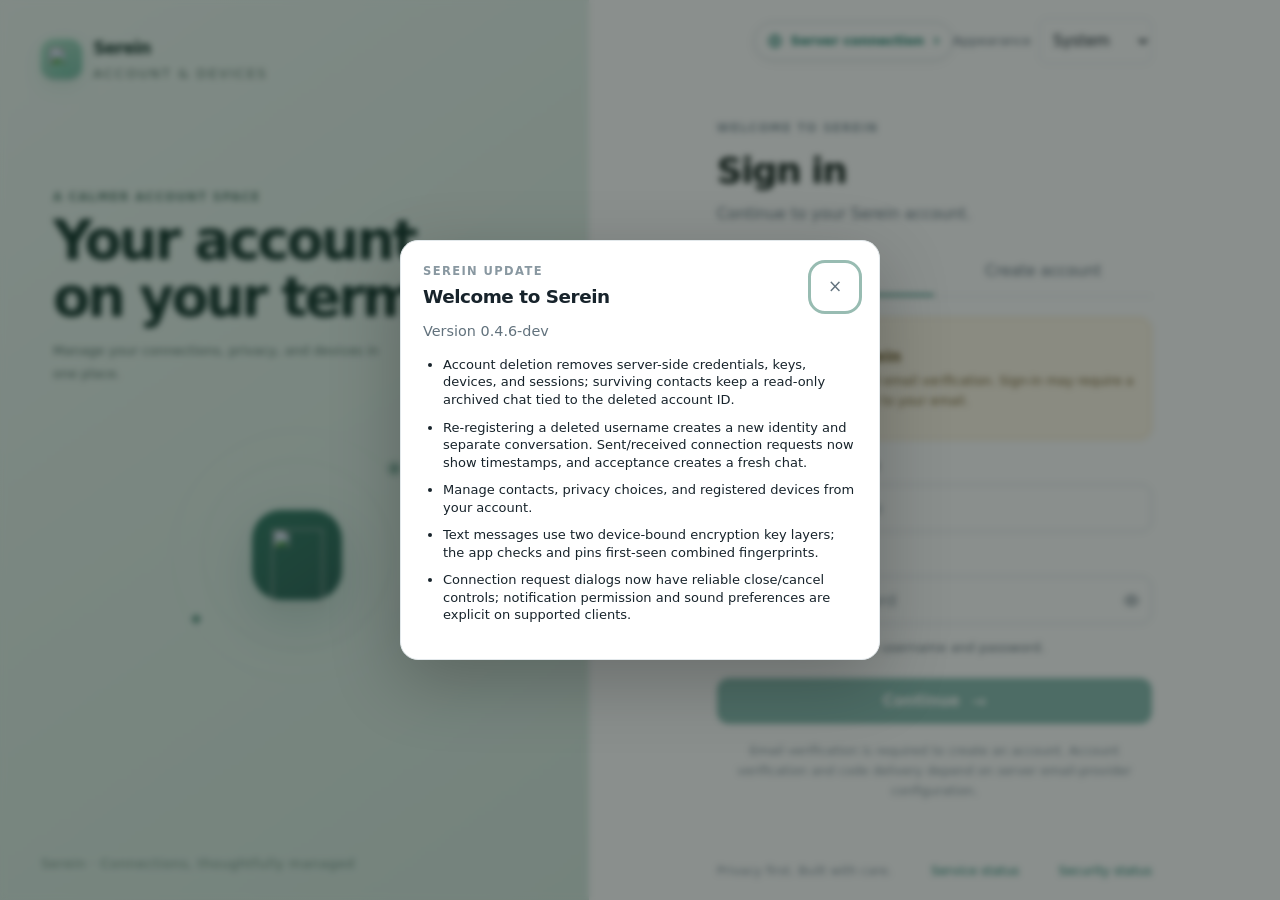
==== commit 9564fbbb: "feat: introduce session curtain runtime component, enhance profile media library, and bump version t" ====
--- a/frontend/web/index.html
+++ b/frontend/web/index.html
@@ -4,16 +4,23 @@
   <meta charset="utf-8"><meta name="viewport" content="width=device-width,initial-scale=1">
   <meta name="theme-color" content="#A8DFC6"><meta name="description" content="Serein account, contact, and device management">
   <link rel="icon" type="image/svg+xml" href="/icons/app-icon.svg"><link rel="apple-touch-icon" sizes="180x180" href="/icons/serein-180.png"><link rel="manifest" href="/manifest.webmanifest">
-  <title>Serein</title><link rel="stylesheet" href="tokens.css"><link rel="stylesheet" href="style.css"><link rel="stylesheet" href="workspace.css"><link rel="stylesheet" href="auth-responsive.css"><link rel="stylesheet" href="experience.css">
+  <title>Serein</title><link rel="stylesheet" href="tokens.css"><link rel="stylesheet" href="style.css"><link rel="stylesheet" href="workspace.css"><link rel="stylesheet" href="auth-responsive.css"><link rel="stylesheet" href="experience.css"><link rel="stylesheet" href="components/session-curtain.css">
 </head>
 <body class="auth-visible">
-<div id="sessionCurtain" class="session-curtain" role="status" aria-live="polite" aria-label="Loading Serein" aria-hidden="false">
-  <div class="curtain-leaf curtain-left"></div><div class="curtain-leaf curtain-right"></div>
-  <div class="curtain-card"><div class="curtain-mark-stage" aria-hidden="true"><span class="curtain-orbit curtain-orbit-outer"></span><span class="curtain-orbit curtain-orbit-inner"></span><span class="curtain-spark curtain-spark-one">✦</span><span class="curtain-spark curtain-spark-two">✧</span><span class="curtain-logo-surface"><img src="/icons/serein-mark.svg" alt="" class="curtain-mark"></span></div><b id="curtainTitle">Restoring your session</b><span id="curtainMessage">Checking this device and preparing your secure workspace…</span><div class="curtain-loading-indicator" aria-hidden="true"><i></i><i></i><i></i></div><span class="curtain-spinner" aria-hidden="true"></span></div>
+<div id="sessionCurtain" class="session-curtain hidden" role="status" aria-live="polite" aria-label="Loading Serein" aria-hidden="true" hidden inert>
+  <div class="curtain-leaf curtain-left" aria-hidden="true"></div>
+  <div class="curtain-leaf curtain-right" aria-hidden="true"></div>
+  <div class="curtain-card">
+    <img src="/icons/serein-mark.svg" alt="" class="curtain-mark">
+    <span class="curtain-brand">Serein</span>
+    <b id="curtainTitle">Restoring your session</b>
+    <span id="curtainMessage">Checking this device and preparing your secure workspace…</span>
+    <span class="curtain-progress" aria-hidden="true"><i></i><i></i><i></i></span>
+  </div>
 </div>
 <div id="login" class="auth-shell">
   <aside class="auth-art"><div class="auth-art-brand"><div class="brand-icon"><img src="/icons/serein-mark.svg" alt=""></div><div><b>Serein</b><span>ACCOUNT & DEVICES</span></div></div><div class="auth-art-content"><p class="eyebrow">A CALMER ACCOUNT SPACE</p><h1>Your account,<br>on your terms.</h1><p>Manage your connections, privacy, and devices in one place.</p><div class="art-orbit"><div class="orbit-one"></div><div class="orbit-two"></div><div class="orbit-core"><img class="brand-symbol" src="/icons/serein-symbol.svg" alt=""></div><span class="orbit-star star-a">✳</span><span class="orbit-star star-b">✦</span></div></div><div class="auth-art-foot">Serein · Connections, thoughtfully managed</div></aside>
-  <main class="auth-main"><div class="auth-top"><span class="mobile-brand"><i class="brand-icon"><img src="/icons/serein-mark.svg" alt=""></i> Serein</span><button id="authConnectionOpen" class="text-button" type="button">Server connection</button><div class="auth-theme"><span>Appearance</span><select id="authTheme" aria-label="Theme"><option value="system">System</option><option value="light">Light</option><option value="dark">Dark</option></select></div></div>
+  <main class="auth-main"><div class="auth-top"><span class="mobile-brand"><i class="brand-icon"><img src="/icons/serein-mark.svg" alt=""></i> Serein</span><button id="authConnectionOpen" class="connection-chip" type="button" aria-haspopup="dialog" aria-controls="connectionDialog"><svg viewBox="0 0 24 24" aria-hidden="true"><circle cx="12" cy="12" r="9"></circle><path d="M3 12h18M12 3a15 15 0 0 1 0 18M12 3a15 15 0 0 0 0 18"></path></svg><span>Server connection</span><span class="connection-chip-chevron" aria-hidden="true">›</span></button><div class="auth-theme"><span>Appearance</span><select id="authTheme" aria-label="Theme"><option value="system">System</option><option value="light">Light</option><option value="dark">Dark</option></select></div></div>
     <section class="auth-card"><p class="eyebrow">WELCOME TO SEREIN</p><h2 id="authTitle">Sign in</h2><p id="authSubtitle" class="auth-subtitle">Continue to your Serein account.</p>
       <div id="authTabs" class="auth-tabs" role="tablist"><button id="signinTab" class="active" type="button" role="tab">Sign in</button><button id="registerTab" type="button" role="tab">Create account</button></div>
       <div id="authNotice" class="auth-notice"><span class="notice-icon">i</span><p><b id="authNoticeTitle">Sign in to Serein</b><small id="authNoticeText">New accounts need email verification. Sign-in may require a one-time code sent to your email.</small></p><button id="restoreSessionRetry" class="text-button hidden" type="button">Retry session check</button></div>
@@ -87,14 +94,56 @@
     </section>
   </main>
   <aside id="contactProfilePanel" class="contact-profile-panel" aria-label="Contact profile" aria-hidden="true" inert>
-    <header class="profile-screen-head"><button id="profileBack" class="icon-btn profile-back" type="button" aria-label="Close contact profile">←</button><div><span class="eyebrow">CONTACT</span><h2 id="profileTitle">Contact profile</h2></div><span class="profile-head-spacer"></span></header>
-    <div class="profile-screen-scroll"><section class="profile-hero"><serein-avatar id="profileAvatar" label="C" size="xl"></serein-avatar><h3 id="profileName">Contact</h3><p id="profileHandle">@username</p><span id="profileVerification" class="profile-verified">Email verification status</span><p id="profilePresence" class="profile-presence"></p><div class="profile-quick-actions"><button id="profileMessage" type="button"><span>▤</span>Message</button><button id="profileAudio" type="button" disabled title="Audio calls are not available yet"><span>☎</span>Audio</button><button id="profileVideo" type="button" disabled title="Video calls are not available yet"><span>▣</span>Video</button></div></section><section class="profile-about"><h4>About</h4><div class="profile-detail"><span>Username</span><b id="profileUsername">—</b></div><div class="profile-detail"><span>Email</span><b id="profileEmailStatus">—</b></div><div class="profile-detail"><span>Connection</span><b id="profileConnected">—</b></div><div class="profile-detail"><span>Devices</span><b id="profileDevices">—</b></div></section><section class="profile-media"><div class="profile-media-heading"><div><h4>Shared media</h4><span id="profileMediaCount">0 items</span></div><button id="profileMediaSeeAll" class="media-see-all" type="button">View all</button></div><div id="profileMediaGrid" class="profile-media-grid" aria-label="Latest four shared files"></div></section><section class="profile-management"><button id="profileFavorite" class="btn btn-outline" type="button">Add to favorites</button><button id="profileBlock" class="btn btn-danger-outline" type="button">Block contact</button></section></div>
+    <header class="profile-screen-head">
+      <button id="profileBack" class="icon-btn profile-back" type="button" aria-label="Back to conversation">
+        <svg viewBox="0 0 24 24" aria-hidden="true" focusable="false"><path d="m15 18-6-6 6-6"/></svg>
+      </button>
+      <div class="profile-heading-stack"><span id="profileHeaderEyebrow" class="eyebrow">CONTACT</span><h2 id="profileHeaderTitle" tabindex="-1">Contact profile</h2></div>
+      <span class="profile-head-spacer"></span>
+      <button id="profileClose" class="icon-btn profile-close" type="button" aria-label="Close contact profile">
+        <svg viewBox="0 0 24 24" aria-hidden="true" focusable="false"><path d="m18 6-12 12M6 6l12 12"/></svg>
+      </button>
+    </header>
+    <div class="profile-page-stage">
+      <div id="profileDetailsView" class="profile-screen-scroll profile-page-view is-current" aria-hidden="false">
+        <section class="profile-hero">
+          <serein-avatar id="profileAvatar" label="C" size="xl"></serein-avatar>
+          <h3 id="profileName">Contact</h3><p id="profileHandle">@username</p>
+          <span id="profileVerification" class="profile-verified">Email verification status</span>
+          <p id="profilePresence" class="profile-presence"></p>
+          <div class="profile-quick-actions" role="group" aria-label="Contact actions">
+            <button id="profileMessage" class="profile-action profile-action-primary" type="button" aria-label="Message this contact">
+              <span class="profile-action-icon"><svg viewBox="0 0 24 24" aria-hidden="true" focusable="false"><path d="M20 3H4a2 2 0 0 0-2 2v15l4-4h14a2 2 0 0 0 2-2V5a2 2 0 0 0-2-2Z"/><path d="M7 9h10M7 12h7"/></svg></span><span class="profile-action-label">Message</span>
+            </button>
+            <button id="profileAudio" class="profile-action" type="button" disabled title="Audio calls are not available yet" aria-label="Audio call unavailable">
+              <span class="profile-action-icon"><svg viewBox="0 0 24 24" aria-hidden="true" focusable="false"><path d="M5 3h4l2 5-2.5 1.8a15 15 0 0 0 5.7 5.7L16 13l5 2v4a2 2 0 0 1-2.2 2A18 18 0 0 1 3 5.2 2 2 0 0 1 5 3Z"/></svg></span><span class="profile-action-label">Audio</span>
+            </button>
+            <button id="profileVideo" class="profile-action" type="button" disabled title="Video calls are not available yet" aria-label="Video call unavailable">
+              <span class="profile-action-icon"><svg viewBox="0 0 24 24" aria-hidden="true" focusable="false"><path d="M4 6.5h10A2.5 2.5 0 0 1 16.5 9v6a2.5 2.5 0 0 1-2.5 2.5H4A2.5 2.5 0 0 1 1.5 15V9A2.5 2.5 0 0 1 4 6.5Z"/><path d="m16.5 10 6-3v10l-6-3"/></svg></span><span class="profile-action-label">Video</span>
+            </button>
+          </div>
+        </section>
+        <section class="profile-about"><h4>About</h4><div class="profile-detail"><span>Username</span><b id="profileUsername">—</b></div><div class="profile-detail"><span>Email</span><b id="profileEmailStatus">—</b></div><div class="profile-detail"><span>Connection</span><b id="profileConnected">—</b></div><div class="profile-detail"><span>Devices</span><b id="profileDevices">—</b></div></section>
+        <section class="profile-media">
+          <div class="profile-media-heading"><div><h4>Shared media</h4><span id="profileMediaCount">Newest first</span></div></div>
+          <div id="profileMediaGrid" class="profile-media-strip" role="group" aria-label="Latest shared files"></div>
+        </section>
+        <section class="profile-management"><button id="profileFavorite" class="btn btn-outline" type="button">Add to favorites</button><button id="profileBlock" class="btn btn-danger-outline" type="button">Block contact</button></section>
+      </div>
+      <section id="mediaLibraryView" class="profile-screen-scroll profile-page-view media-library-view" aria-label="Shared media library" aria-hidden="true" inert>
+        <div class="media-library-content">
+          <div class="media-library-tabs" role="tablist" aria-label="Shared files"><button id="mediaLibraryMediaTab" type="button" data-library-tab="media" aria-selected="true" aria-controls="mediaLibraryGrid" role="tab">Media</button><button id="mediaLibraryDocumentsTab" type="button" data-library-tab="documents" aria-selected="false" aria-controls="mediaLibraryGrid" role="tab" tabindex="-1">Documents</button></div>
+          <div id="mediaLibraryFilters" class="profile-media-tabs" role="group" aria-label="Filter media"><button type="button" data-library-filter="all" aria-selected="true">All media</button><button type="button" data-library-filter="image" aria-selected="false">Photos</button><button type="button" data-library-filter="gif" aria-selected="false">GIFs</button><button type="button" data-library-filter="video" aria-selected="false">Videos</button><button type="button" data-library-filter="audio" aria-selected="false">Audio</button></div>
+          <p id="mediaLibraryCount" class="media-library-count" aria-live="polite"></p><div id="mediaLibraryGrid" class="profile-media-grid media-library-grid" role="tabpanel" tabindex="0" aria-labelledby="mediaLibraryMediaTab"></div>
+        </div>
+      </section>
+    </div>
   </aside>
 </div>
 <div id="toast" class="toast" role="status" aria-live="polite"></div>
 <section id="restoreProgressBanner" class="restore-progress hidden" role="status" aria-live="polite"><div class="restore-progress-head"><b id="restoreProgressTitle">Restoring chat history</b><span id="restoreProgressLabel">Preparing…</span></div><progress id="restoreProgressBar" max="100"></progress><p id="restoreProgressDetail">Your chats remain available while the backup is restored.</p></section>
 <dialog id="attachmentPreviewDialog" class="attachment-preview-dialog"><div class="dialog-head"><div><p class="eyebrow">CHAT ATTACHMENT</p><h2 id="attachmentPreviewTitle">Attachment</h2></div><button id="attachmentPreviewClose" class="icon-btn" type="button" aria-label="Close">×</button></div><p id="attachmentPreviewDetails" class="muted"></p><img id="attachmentPreviewImage" class="attachment-preview-media hidden" alt="" hidden><video id="attachmentPreviewVideo" class="attachment-preview-media hidden" controls playsinline hidden></video><audio id="attachmentPreviewAudio" class="attachment-preview-audio hidden" controls hidden></audio><iframe id="attachmentPreviewDocument" class="attachment-preview-document hidden" title="Document preview" sandbox="allow-same-origin" hidden></iframe><pre id="attachmentPreviewText" class="attachment-preview-text hidden" hidden></pre><p id="attachmentPreviewMessage" class="attachment-preview-message hidden"></p><div class="connection-actions"><a id="attachmentPreviewDownload" class="btn btn-outline" download>Save to device</a><button id="attachmentPreviewDone" class="btn btn-primary" type="button">Done</button></div></dialog>
-<dialog id="mediaLibraryDialog" class="media-library-dialog" aria-labelledby="mediaLibraryTitle"><header class="profile-screen-head"><button id="mediaLibraryBack" class="icon-btn" type="button" aria-label="Back to contact profile">←</button><div><span class="eyebrow">SHARED FILES</span><h2 id="mediaLibraryTitle">Media & documents</h2></div><button id="mediaLibraryClose" class="icon-btn" type="button" aria-label="Close media library">×</button></header><div class="media-library-content"><div class="media-library-tabs" role="tablist" aria-label="Shared files"><button type="button" data-library-tab="media" aria-selected="true">Media</button><button type="button" data-library-tab="documents" aria-selected="false">Documents</button></div><div id="mediaLibraryFilters" class="profile-media-tabs" role="group" aria-label="Filter media"><button type="button" data-library-filter="all" aria-selected="true">All media</button><button type="button" data-library-filter="image" aria-selected="false">Photos</button><button type="button" data-library-filter="gif" aria-selected="false">GIFs</button><button type="button" data-library-filter="video" aria-selected="false">Videos</button><button type="button" data-library-filter="audio" aria-selected="false">Audio</button></div><p id="mediaLibraryCount" class="media-library-count" aria-live="polite"></p><div id="mediaLibraryGrid" class="profile-media-grid media-library-grid"></div></div></dialog>
+
 <dialog id="confirmDialog" class="confirm-dialog" aria-labelledby="confirmDialogTitle" aria-describedby="confirmDialogMessage"><form method="dialog"><div class="dialog-head"><div><p class="eyebrow">PLEASE CONFIRM</p><h2 id="confirmDialogTitle">Continue?</h2></div><button id="confirmDialogClose" class="icon-btn" type="submit" value="cancel" aria-label="Cancel">×</button></div><p id="confirmDialogMessage" class="muted"></p><div class="connection-actions"><button id="confirmDialogCancel" class="btn btn-outline" type="submit" value="cancel">Cancel</button><button id="confirmDialogAccept" class="btn btn-primary" type="submit" value="confirm">Continue</button></div></form></dialog>
 <dialog id="securityDialog" class="security-dialog" aria-labelledby="securityDialogTitle"><div class="dialog-head"><div><p class="eyebrow">MESSAGE SECURITY</p><h2 id="securityDialogTitle">Encryption and devices</h2></div><button id="securityDialogClose" class="icon-btn" type="button" aria-label="Close security details">×</button></div><p class="muted">Messages are encrypted on this device for each signed-in recipient device. The app checks both public-key layers against their combined fingerprint and pins first-seen keys locally. Fingerprints are public-key checksums, not private keys.</p><div class="security-banner"><span>◇</span><div><b>Recipient-device validation</b><small id="e2eeProgressText">Checking recipient devices…</small><div id="peerKeyControls" class="peer-key-controls"></div></div></div><p class="muted security-footnote">A previously pinned key change or capability downgrade is blocked; supported upgrades with the same key are adopted automatically. First-use pinning is automatic; it detects later changes but does not independently authenticate a first-seen key against a compromised key directory.</p><div class="connection-actions"><button id="securityDialogDone" class="btn btn-primary" type="button">Done</button></div></dialog>
 <dialog id="deleteAccountDialog" class="backup-dialog"><form id="deleteAccountForm"><div class="dialog-head"><div><p class="eyebrow">PERMANENT ACCOUNT DELETION</p><h2>Delete this account?</h2></div><button id="deleteAccountClose" class="icon-btn" type="button" aria-label="Close">×</button></div><p class="muted">This cannot be undone. You will be signed out on every device. Other people keep this conversation as a read-only archived chat; registering the same username later creates a separate identity and conversation.</p><label>Current password<input id="deleteAccountPassword" type="password" autocomplete="current-password" required maxlength="4096"></label><label>Type DELETE to confirm<input id="deleteAccountPhrase" type="text" autocomplete="off" required maxlength="6" pattern="DELETE"></label><p id="deleteAccountStatus" class="connection-status" role="status" aria-live="polite"></p><div class="connection-actions"><button id="deleteAccountCancel" class="btn btn-outline" type="button">Cancel</button><button id="deleteAccountSubmit" class="btn btn-danger" type="submit">Delete account permanently</button></div></form></dialog><dialog id="backupDialog" class="backup-dialog"><form id="backupForm"><div class="dialog-head"><div><p class="eyebrow">PRIVATE LOCAL BACKUP</p><h2 id="backupDialogTitle">Create encrypted backup</h2></div><button id="backupDialogClose" class="icon-btn" type="button" aria-label="Close">×</button></div><p id="backupDialogDescription" class="muted">The backup is compressed, encrypted on this device, and bound to the signed-in account.</p><label id="backupFileLabel" class="hidden">Select a Serein backup file<input id="backupFileInput" type="file" accept=".srbk,application/vnd.serein.backup"></label><label id="backupLegacyPasswordLabel" class="hidden">Legacy backup password<input id="backupPassword" type="password" autocomplete="off" maxlength="1024"></label><p id="backupDialogWarning" class="muted backup-warning">New backups use an automatically generated random key stored per account in the database, bound to the account ID and username, then wrapped to a one-use device key. The service can access it; no separate Replit secret is required. v1 and v2 snapshots remain readable.</p><p id="backupDialogStatus" class="connection-status" role="status" aria-live="polite"></p><div class="connection-actions"><button id="backupDialogCancel" class="btn btn-outline" type="button">Cancel</button><button id="backupDialogSubmit" class="btn btn-primary" type="submit">Create and download</button></div></form></dialog>
@@ -104,5 +153,5 @@
 <dialog id="requestDialog"><div class="dialog-head"><div><p class="eyebrow">CONNECTIONS</p><h2>Contact requests</h2></div><button id="requestClose" class="icon-btn" type="button" aria-label="Close requests">×</button></div><p class="muted">Only requests addressed to your account can be accepted. Ignoring or declining does not notify the sender.</p><div id="requestList" class="request-list"></div></dialog>
 <dialog id="blockDialog"><div class="dialog-head"><div><p class="eyebrow">PRIVACY</p><h2>Blocked accounts</h2></div><button id="blockClose" class="icon-btn" type="button" aria-label="Close blocked accounts">×</button></div><p class="muted">Blocking removes the contact link for both accounts and stops requests, message delivery, and transfers. Existing server ciphertext history is retained.</p><div id="blockList" class="request-list"></div></dialog>
 
-<script src="components/serein-ui.js"></script><script src="config.js"></script><script src="core-bridge.js"></script><script src="device-crypto.js"></script><script src="layered-ratchet.js"></script><script src="backup-crypto.js"></script><script src="message-limits.js"></script><script src="history-sync.js"></script><script src="session-restore.js"></script><script src="gif-picker.js"></script><script src="app.js"></script>
+<script src="components/serein-ui.js"></script><script src="components/session-curtain.js"></script><script src="config.js"></script><script src="core-bridge.js"></script><script src="device-crypto.js"></script><script src="layered-ratchet.js"></script><script src="backup-crypto.js"></script><script src="message-limits.js"></script><script src="history-sync.js"></script><script src="session-restore.js"></script><script src="gif-picker.js"></script><script src="app.js"></script>
 </body></html>
--- a/frontend/web/tokens.css
+++ b/frontend/web/tokens.css
@@ -1,5 +1,5 @@
 /* Generated from design/tokens.json. Do not edit by hand. */
-:root{--token-bg:#f4f6f8;--token-surface:#ffffff;--token-text:#17232b;--token-muted:#62727d;--token-subtle:#8998a1;--token-border:#e2e8eb;--token-accent:#187c68;--token-accent-text:#ffffff;--token-accent-soft:#e3f4ef;--token-danger:#a84347;--token-danger-soft:#fff0ef;--token-notice:#fff7e8;--token-notice-text:#715c2b;--space-xs:4px;--space-sm:8px;--space-md:12px;--space-lg:16px;--space-xl:24px;--space-xxl:32px;--radius-sm:8px;--radius-md:12px;--radius-card:16px;--radius-pill:999px;--component-button-height:44px;--component-icon-button-size:44px;--component-chip-height:36px;--component-button-radius:12px;--component-profile-panel-min-width:320px;--component-profile-panel-max-width:440px;--component-dialog-radius:20px;--component-motion-duration:240ms;--type-scale-system:1.0;--type-scale-large:1.15;--type-scale-extra-large:1.3;--type-size-floor:0.8125rem;}
+:root{--token-bg:#f4f6f8;--token-surface:#ffffff;--token-text:#17232b;--token-muted:#62727d;--token-subtle:#8998a1;--token-border:#e2e8eb;--token-accent:#187c68;--token-accent-text:#ffffff;--token-accent-soft:#e3f4ef;--token-danger:#a84347;--token-danger-soft:#fff0ef;--token-notice:#fff7e8;--token-notice-text:#715c2b;--token-loading-background:#0d1915;--token-loading-panel:#172a22;--token-loading-panel-highlight:#1f3b2f;--token-loading-accent:#a8dfc6;--token-loading-foreground:#f3fff8;--token-loading-muted:#b9d1c7;--space-xs:4px;--space-sm:8px;--space-md:12px;--space-lg:16px;--space-xl:24px;--space-xxl:32px;--radius-sm:8px;--radius-md:12px;--radius-card:16px;--radius-pill:999px;--component-button-height:44px;--component-icon-button-size:44px;--component-chip-height:36px;--component-button-radius:12px;--component-profile-panel-min-width:320px;--component-profile-panel-max-width:440px;--component-dialog-radius:20px;--component-motion-duration:240ms;--component-loading-curtain-duration:540ms;--type-scale-system:1.0;--type-scale-large:1.15;--type-scale-extra-large:1.3;--type-size-floor:0.8125rem;}
 :root[data-theme="light"]{--token-bg:#f4f6f8;--token-surface:#ffffff;--token-text:#17232b;--token-muted:#62727d;--token-subtle:#8998a1;--token-border:#e2e8eb;--token-accent:#187c68;--token-accent-text:#ffffff;--token-accent-soft:#e3f4ef;--token-danger:#a84347;--token-danger-soft:#fff0ef;--token-notice:#fff7e8;--token-notice-text:#715c2b;}
 :root[data-theme="dark"]{--token-bg:#10161b;--token-surface:#171f25;--token-text:#ecf2f2;--token-muted:#a2b0b5;--token-subtle:#798b91;--token-border:#2c3940;--token-accent:#6dc5aa;--token-accent-text:#0b201a;--token-accent-soft:#203b36;--token-danger:#ff9a9a;--token-danger-soft:#3e2729;--token-notice:#3a3425;--token-notice-text:#eddaa5;}
 @media(prefers-color-scheme:dark){:root[data-theme="system"]{--token-bg:#10161b;--token-surface:#171f25;--token-text:#ecf2f2;--token-muted:#a2b0b5;--token-subtle:#798b91;--token-border:#2c3940;--token-accent:#6dc5aa;--token-accent-text:#0b201a;--token-accent-soft:#203b36;--token-danger:#ff9a9a;--token-danger-soft:#3e2729;--token-notice:#3a3425;--token-notice-text:#eddaa5;}}
--- a/frontend/web/style.css
+++ b/frontend/web/style.css
@@ -219,13 +219,11 @@
 @media(prefers-reduced-motion:reduce){.contact-row,.chat-actions .icon-btn,.composer,.send-btn{transition:none!important}}
 .auth-notice{align-items:center;flex-wrap:wrap}.auth-notice p{flex:1 1 64%;min-width:180px}.auth-notice .text-button{margin-left:auto}.peer-key-missing{background:color-mix(in srgb,var(--notice) 55%,var(--surface));border-color:var(--notice-border)}.peer-key-missing .peer-key-unverified{font-weight:650}.chat-header #chatAvatar .serein-avatar-face{box-shadow:0 2px 8px #10231c1f}
 
-/* Presence-driven startup curtain, contact profile and third-party GIF picker. */
-.session-curtain{position:fixed;inset:0;z-index:2000;display:grid;place-items:center;overflow:hidden;background:linear-gradient(145deg,#081815,#10251f 60%,#183c31);color:#f2fff8;isolation:isolate}.session-curtain[aria-hidden="true"]{pointer-events:none}.curtain-leaf{position:absolute;top:0;bottom:0;width:51%;background:linear-gradient(145deg,#091a17,#17382f);transition:transform .68s cubic-bezier(.72,0,.22,1)}.curtain-left{left:0;border-right:1px solid #d4eee124}.curtain-right{right:0;border-left:1px solid #d4eee124}.session-curtain.is-ready .curtain-left{transform:translateX(-102%)}.session-curtain.is-ready .curtain-right{transform:translateX(102%)}.curtain-card{position:relative;z-index:1;width:min(360px,calc(100% - 40px));display:flex;flex-direction:column;align-items:center;gap:11px;padding:27px;border:1px solid #d4eee124;border-radius:22px;background:#ffffff09;box-shadow:0 24px 70px #0005;text-align:center;transition:opacity .28s ease,transform .38s ease}.session-curtain.is-ready .curtain-card{opacity:0;transform:translateY(8px) scale(.97)}.curtain-mark{width:46px;height:46px;padding:9px;border-radius:14px;background:#a8dfc6}.curtain-card b{font-size:18px;letter-spacing:-.025em}.curtain-card>span:not(.curtain-spinner){max-width:270px;color:#bbd2c9;font-size:13px;line-height:1.5}.curtain-spinner{width:21px;height:21px;margin-top:3px;border:2px solid #ffffff30;border-top-color:#a8dfc6;border-radius:50%;animation:serein-spin .8s linear infinite}@keyframes serein-spin{to{transform:rotate(360deg)}}
 .security-open svg{width:18px;height:18px;fill:none;stroke:currentColor;stroke-width:1.8;stroke-linecap:round;stroke-linejoin:round}.chat-header .chat-head-meta{cursor:pointer}.composer{position:relative;z-index:3;min-height:52px;align-items:center;gap:7px;padding:7px 9px;border-radius:18px;transition:border-color .18s ease,box-shadow .18s ease}.composer:focus-within{border-color:color-mix(in srgb,var(--accent) 58%,var(--border));box-shadow:0 0 0 3px color-mix(in srgb,var(--accent) 12%,transparent),0 6px 20px #10251a10}.composer-tool{display:grid;place-items:center;flex:0 0 38px;width:38px;height:38px;border-radius:12px;color:var(--accent)}.composer-tool:hover{background:var(--selected)}.composer textarea{min-width:0;align-self:center;min-height:38px;padding:9px 5px}.composer-tail{align-self:center}.send-btn{display:grid;place-items:center;transition:transform .16s ease,filter .16s ease}.send-btn:not(:disabled):hover{transform:translateY(-1px);filter:brightness(1.06)}.composer-note{padding-bottom:8px}
 .conversation{position:relative}.emoji-picker{position:absolute;z-index:80;left:auto;right:max(22px,calc((100% - 850px)/2));bottom:78px;width:min(440px,calc(100% - 34px));max-height:min(68vh,520px);margin:0;overflow:hidden;border:1px solid var(--border-strong);border-radius:18px;background:var(--surface);box-shadow:0 24px 70px #0716103a;animation:picker-in .16s ease-out}.emoji-picker[hidden]{display:none!important}@keyframes picker-in{from{opacity:0;transform:translateY(8px) scale(.985)}to{opacity:1;transform:translateY(0) scale(1)}}.emoji-picker-head{padding:3px 3px 10px;border-bottom:1px solid var(--border)}.picker-tabs{display:flex;gap:5px}.picker-tabs button{border:0;border-radius:9px;background:transparent;padding:7px 12px;color:var(--muted);font-weight:700}.picker-tabs button[aria-selected="true"]{background:var(--selected);color:var(--accent)}#emojiPanel>p{margin:7px 2px 0;color:var(--subtle);font-size:11px}.gif-panel{padding-top:10px}.gif-search{display:flex;align-items:center;gap:6px}.gif-search input{min-width:0;flex:1;height:39px;padding:0 11px;border:1px solid var(--border-strong);border-radius:11px;background:var(--input);color:var(--text);outline:none}.gif-search input:focus{border-color:var(--accent);box-shadow:0 0 0 3px color-mix(in srgb,var(--accent) 13%,transparent)}.gif-search button{width:36px;height:36px;border:0;border-radius:10px;background:var(--surface-2);color:var(--accent);font-size:18px}.gif-categories{display:flex;gap:7px;overflow:auto;padding:10px 0 8px;scrollbar-width:thin}.gif-category{flex:none;border:1px solid var(--border);border-radius:999px;padding:6px 12px;background:var(--surface-2);color:var(--muted);font-size:12px;font-weight:650}.gif-category[aria-pressed="true"]{border-color:var(--accent);background:var(--accent-soft);color:var(--accent)}.gif-results{display:grid;grid-template-columns:repeat(3,minmax(0,1fr));gap:7px;max-height:270px;overflow:auto;overscroll-behavior:contain;padding:1px 2px 4px}.gif-result{position:relative;min-height:92px;overflow:hidden;padding:0;border:1px solid var(--border);border-radius:11px;background:var(--surface-2);text-align:left}.gif-result img{display:block;width:100%;height:100px;object-fit:cover;background:var(--surface-3)}.gif-result span{position:absolute;right:0;bottom:0;left:0;padding:14px 6px 5px;overflow:hidden;background:linear-gradient(transparent,#08110ddb);color:#fff;font-size:10px;text-overflow:ellipsis;white-space:nowrap}.gif-result:hover,.gif-result:focus-visible{outline:2px solid var(--accent);outline-offset:1px}.gif-result.is-sending{opacity:.55}.gif-result-unavailable{display:grid;place-items:center;min-height:98px}.gif-result-unavailable img{display:none}.gif-empty{grid-column:1/-1;padding:20px 8px;text-align:center;color:var(--muted);font-size:13px}.gif-load-more{margin:6px 0 0;text-align:center;color:var(--accent);font-size:11px}.gif-status{margin:7px 1px 0;color:var(--muted);font-size:11px;line-height:1.4}.gif-status.error{color:#b54750}.gif-provider-note{margin:5px 1px 0;color:var(--subtle);font-size:10px;line-height:1.4}
 .contact-profile-dialog{width:min(690px,calc(100% - 28px));height:min(88vh,820px);max-height:calc(100dvh - 24px);padding:0;overflow:hidden;border:1px solid var(--border);border-radius:22px;background:var(--surface);color:var(--text);box-shadow:0 28px 90px #07141055}.contact-profile-dialog[open]{display:flex;flex-direction:column}.contact-profile-dialog::backdrop{background:#07120fc2;backdrop-filter:blur(5px)}.profile-screen-head{flex:none;display:flex;align-items:center;gap:11px;padding:13px 19px;border-bottom:1px solid var(--border)}.profile-screen-head h2{margin:1px 0 0;font-size:17px}.profile-screen-head .eyebrow{margin:0;font-size:9px}.profile-screen-scroll{min-height:0;overflow:auto;overscroll-behavior:contain}.profile-hero{padding:25px 20px 19px;text-align:center;background:linear-gradient(180deg,var(--surface-2),var(--surface))}.profile-hero> .serein-avatar{margin:0 auto 10px}.profile-hero #profileAvatar .serein-avatar-face{width:104px;height:104px;border:4px solid var(--surface);border-radius:50%;box-shadow:0 6px 24px #10251a20;font-size:34px}.profile-hero h3{margin:4px 0;font-size:23px;letter-spacing:-.03em}.profile-hero>p{margin:3px 0;color:var(--muted)}.profile-verified{display:inline-block;margin:5px 0 0;padding:4px 9px;border-radius:999px;background:var(--accent-soft);color:var(--accent);font-size:11px;font-weight:700}.profile-presence{font-size:12px}.profile-quick-actions{display:flex;justify-content:center;gap:12px;margin:19px auto 0}.profile-quick-actions button{display:flex;min-width:82px;flex-direction:column;align-items:center;gap:5px;padding:9px 13px;border:1px solid var(--border);border-radius:13px;background:var(--surface);color:var(--accent);font-size:12px;font-weight:700}.profile-quick-actions button span{font-size:19px}.profile-quick-actions button:disabled{color:var(--subtle)}.profile-about,.profile-media,.profile-management{margin:11px 17px;padding:15px 16px;border:1px solid var(--border);border-radius:15px;background:var(--surface)}.profile-about h4,.profile-media h4{margin:0;font-size:14px}.profile-detail{display:flex;justify-content:space-between;gap:18px;padding:10px 0;border-bottom:1px solid var(--border);font-size:12px}.profile-detail:last-child{border-bottom:0;padding-bottom:0}.profile-detail span{color:var(--muted)}.profile-detail b{max-width:62%;text-align:right;overflow-wrap:anywhere}.profile-media-heading{display:flex;justify-content:space-between;align-items:center}.profile-media-heading span{color:var(--muted);font-size:11px}.profile-media-tabs{display:flex;gap:6px;margin:12px 0;overflow-x:auto;scrollbar-width:thin}.profile-media-tabs button{flex:none;padding:6px 10px;border:1px solid var(--border);border-radius:999px;background:var(--surface-2);color:var(--muted);font-size:11px}.profile-media-tabs button[aria-selected="true"]{border-color:var(--accent);background:var(--accent-soft);color:var(--accent)}.profile-media-grid{display:grid;grid-template-columns:repeat(3,minmax(0,1fr));gap:8px}.profile-media-item{min-height:88px;display:flex;flex-direction:column;justify-content:space-between;gap:7px;padding:10px;border:1px solid var(--border);border-radius:11px;background:var(--surface-2);text-align:left}.profile-media-item:hover{border-color:var(--accent)}.profile-media-kind{font-size:21px;color:var(--accent)}.profile-media-title{overflow:hidden;color:var(--text);font-size:11px;text-overflow:ellipsis;white-space:nowrap}.profile-media-empty{grid-column:1/-1;padding:18px;text-align:center;color:var(--muted);font-size:12px}.profile-management{display:flex;gap:9px;margin-bottom:18px}.profile-management button{flex:1}
-@media(max-width:680px){.session-curtain{padding:0}.curtain-leaf{width:51%}.curtain-card{width:min(330px,calc(100% - 36px));padding:22px}.emoji-picker{left:7px;right:7px;bottom:calc(78px + env(safe-area-inset-bottom));width:auto;max-height:min(62dvh,560px);border-radius:18px}.gif-results{max-height:29dvh;grid-template-columns:repeat(2,minmax(0,1fr))}.gif-result img{height:110px}.contact-profile-dialog{width:100%;height:100dvh;max-height:100dvh;margin:0;border:0;border-radius:0}.profile-screen-head{padding:calc(10px + env(safe-area-inset-top)) 13px 10px}.profile-hero{padding-top:20px}.profile-about,.profile-media,.profile-management{margin-right:11px;margin-left:11px;padding:13px}.profile-media-grid{grid-template-columns:repeat(3,minmax(0,1fr))}.profile-management{margin-bottom:calc(14px + env(safe-area-inset-bottom))}}
-@media(prefers-reduced-motion:reduce){.curtain-leaf,.curtain-card,.emoji-picker{transition:none!important;animation:none!important}}
+@media(max-width:680px){.emoji-picker{left:7px;right:7px;bottom:calc(78px + env(safe-area-inset-bottom));width:auto;max-height:min(62dvh,560px);border-radius:18px}.gif-results{max-height:29dvh;grid-template-columns:repeat(2,minmax(0,1fr))}.gif-result img{height:110px}.contact-profile-dialog{width:100%;height:100dvh;max-height:100dvh;margin:0;border:0;border-radius:0}.profile-screen-head{padding:calc(10px + env(safe-area-inset-top)) 13px 10px}.profile-hero{padding-top:20px}.profile-about,.profile-media,.profile-management{margin-right:11px;margin-left:11px;padding:13px}.profile-media-grid{grid-template-columns:repeat(3,minmax(0,1fr))}.profile-management{margin-bottom:calc(14px + env(safe-area-inset-bottom))}}
+@media(prefers-reduced-motion:reduce){.emoji-picker{transition:none!important;animation:none!important}}
 
 /* Compact four-item profile preview + dedicated, OS-friendly media library. */
 .profile-media-heading{gap:12px}.media-see-all{flex:none;padding:7px 11px;border:1px solid var(--border-strong);border-radius:999px;background:var(--surface-2);color:var(--accent);font-size:11px;font-weight:700}.media-see-all:hover{border-color:var(--accent);background:var(--accent-soft)}.profile-media-grid{grid-template-columns:repeat(4,minmax(0,1fr));gap:7px;margin-top:12px}.profile-latest-item{min-width:0;min-height:0;justify-content:flex-start;gap:5px;padding:6px;overflow:hidden}.profile-media-preview{position:relative;display:grid;width:100%;aspect-ratio:1.2;place-items:center;overflow:hidden;border-radius:8px;background:linear-gradient(145deg,var(--surface-2),var(--accent-soft));color:var(--accent)}.profile-media-preview img{width:100%;height:100%;object-fit:cover}.profile-media-preview img.profile-thumbnail-unavailable{display:none}.profile-media-detail{display:block;overflow:hidden;color:var(--muted);font-size:9px;text-overflow:ellipsis;white-space:nowrap}.profile-latest-item .profile-media-title{width:100%;font-size:10px}.media-library-dialog{width:min(900px,calc(100% - 24px));height:min(90dvh,880px);max-height:calc(100dvh - 20px);padding:0;overflow:hidden;border:1px solid var(--border);border-radius:20px;background:var(--surface);color:var(--text);box-shadow:0 28px 90px #07141055}.media-library-dialog[open]{display:flex;flex-direction:column}.media-library-dialog::backdrop{background:#07120fc7;backdrop-filter:blur(6px)}.media-library-content{min-height:0;overflow:auto;padding:12px 16px 20px}.media-library-tabs{display:grid;grid-template-columns:1fr 1fr;gap:5px;padding:4px;border-radius:12px;background:var(--surface-2)}.media-library-tabs button{min-height:40px;border:0;border-radius:9px;background:transparent;color:var(--muted);font:inherit;font-weight:700}.media-library-tabs button[aria-selected="true"]{background:var(--surface);color:var(--accent);box-shadow:0 2px 8px #10251a14}.media-library-count{margin:12px 2px;color:var(--muted);font-size:11px}.media-library-grid{grid-template-columns:repeat(4,minmax(0,1fr));gap:10px}.library-media-item{min-width:0;min-height:0;justify-content:flex-start;padding:8px}.library-media-item .profile-media-preview{aspect-ratio:1.15}.attachment-preview-dialog{width:min(1000px,calc(100% - 24px));height:min(94dvh,950px);max-height:calc(100dvh - 16px);padding:16px;overflow:auto;border:1px solid var(--border);border-radius:18px}.attachment-preview-dialog[open]{display:flex;flex-direction:column}.attachment-preview-dialog .dialog-head{flex:none}.attachment-preview-media{max-height:68dvh}.attachment-preview-document{display:block;width:100%;min-height:50dvh;flex:1;border:1px solid var(--border);border-radius:10px;background:#fff}.attachment-preview-text{max-height:68dvh;overflow:auto;padding:16px;border:1px solid var(--border);border-radius:10px;background:var(--surface-2);color:var(--text);white-space:pre-wrap;overflow-wrap:anywhere}.attachment-preview-dialog .connection-actions{flex:none;margin-top:auto;padding-top:12px}.media-library-dialog .profile-screen-head{flex:none}
--- a/frontend/web/auth-responsive.css
+++ b/frontend/web/auth-responsive.css
@@ -1,39 +1,4 @@
-/* Fluid startup and authentication surfaces across phones through wide displays. */
-.session-curtain {
-  box-sizing: border-box;
-  min-width: 0;
-  padding: clamp(12px, 3vw, 52px);
-  padding-top: max(clamp(12px, 3vw, 52px), env(safe-area-inset-top));
-  padding-bottom: max(clamp(12px, 3vw, 52px), env(safe-area-inset-bottom));
-}
-.curtain-card {
-  box-sizing: border-box;
-  width: min(100%, clamp(280px, 38vw, 640px));
-  max-height: calc(100dvh - 24px - env(safe-area-inset-top) - env(safe-area-inset-bottom));
-  overflow: auto;
-  gap: clamp(10px, 1.2vw, 20px);
-  padding: clamp(20px, 3vw, 48px);
-  border-radius: clamp(18px, 2vw, 30px);
-}
-.curtain-mark {
-  box-sizing: border-box;
-  width: clamp(44px, min(10vw, 9dvh), 112px);
-  height: clamp(44px, min(10vw, 9dvh), 112px);
-  padding: clamp(7px, 1vw, 15px);
-  border-radius: clamp(12px, 1.5vw, 24px);
-}
-.curtain-card b {
-  font-size: clamp(calc(1.125rem * var(--font-scale, 1)), calc((1rem + .45vw) * var(--font-scale, 1)), calc(1.8rem * var(--font-scale, 1)));
-}
-.curtain-card > span:not(.curtain-spinner) {
-  max-width: min(100%, 42ch);
-  font-size: clamp(calc(.875rem * var(--font-scale, 1)), calc((.8rem + .2vw) * var(--font-scale, 1)), calc(1.2rem * var(--font-scale, 1)));
-}
-.curtain-spinner {
-  width: clamp(20px, 2vw, 30px);
-  height: clamp(20px, 2vw, 30px);
-  flex: 0 0 auto;
-}
+/* Fluid authentication surfaces across phones through wide displays. */
 .auth-shell {
   box-sizing: border-box;
   width: 100%;
@@ -96,5 +61,4 @@
   .auth-theme span { display: none; }
   .auth-card { width: 100%; }
   .auth-card input, .auth-card select { max-width: 100%; }
-  .curtain-card { width: 100%; }
 }
--- a/frontend/web/experience.css
+++ b/frontend/web/experience.css
@@ -6,127 +6,36 @@
   --workspace-danger: var(--danger, #b42318);
 }
 
-/* Loading is a full-viewport moment, not a small dialog. */
-.session-curtain {
-  min-height: 100svh;
-  min-height: 100dvh;
-  padding: max(20px, env(safe-area-inset-top)) max(18px, env(safe-area-inset-right)) max(20px, env(safe-area-inset-bottom)) max(18px, env(safe-area-inset-left));
-  background: transparent;
-  color: #f3fff8;
-  opacity: 1;
-}
-.curtain-leaf {
-  position: absolute;
-  z-index: 0;
-  top: 0;
-  bottom: 0;
-  width: 51%;
-  overflow: hidden;
-  background:
-    radial-gradient(ellipse at 72% 32%, #9cd4ba20, transparent 38%),
-    linear-gradient(145deg, #081512 0%, #10241f 58%, #18382f 100%);
-  box-shadow: inset 0 0 100px #0004;
-  transition: transform 820ms cubic-bezier(.77, 0, .18, 1);
-  will-change: transform;
-}
-.curtain-leaf::before, .curtain-leaf::after { position: absolute; content: ""; pointer-events: none; }
-.curtain-leaf::before { inset: 0; background: repeating-linear-gradient(90deg, transparent 0, #d5f3e407 3.2vw, transparent 6.4vw); opacity: .64; }
-.curtain-left { left: 0; border-right: 1px solid #d9f4e57a; }
-.curtain-right { right: 0; border-left: 1px solid #d9f4e57a; }
-.curtain-left::after { top: 0; right: 0; bottom: 0; width: 30px; background: linear-gradient(90deg, transparent, #a5d8bf24); }
-.curtain-right::after { top: 0; bottom: 0; left: 0; width: 30px; background: linear-gradient(270deg, transparent, #a5d8bf24); }
-.curtain-card {
-  width: min(100%, 560px);
-  max-height: calc(100dvh - env(safe-area-inset-top) - env(safe-area-inset-bottom) - 40px);
-  gap: clamp(14px, 2.2vh, 22px);
-  overflow: visible;
-  padding: clamp(18px, 4vw, 40px);
-  border: 0;
-  border-radius: 0;
-  background: transparent;
-  box-shadow: none;
-  color: #f3fff8;
-  text-shadow: 0 2px 24px #0008;
-  transition: opacity 300ms ease, transform 360ms var(--ui-ease);
-}
-.curtain-mark-stage {
-  position: relative;
-  display: grid;
-  width: clamp(156px, min(38vw, 34dvh), 276px);
-  aspect-ratio: 1;
-  place-items: center;
-  margin: 0 auto clamp(2px, 1.3vh, 14px);
-  isolation: isolate;
-}
-.curtain-mark-stage::before,
-.curtain-mark-stage::after {
-  position: absolute;
-  content: "";
-  inset: 10%;
-  border: 1px solid #a8dfc64a;
-  border-radius: 50%;
-  box-shadow: 0 0 42px #70c3a51a, inset 0 0 32px #70c3a512;
-  animation: serein-orbit 9s linear infinite;
-}
-.curtain-mark-stage::after {
-  inset: 23%;
-  border-style: dashed;
-  border-color: #a8dfc633;
-  animation-duration: 15s;
-  animation-direction: reverse;
-}
-.curtain-orbit {
-  position: absolute;
-  border: 1px solid #a8dfc625;
-  border-radius: 50%;
-}
-.curtain-orbit-outer { inset: 2%; }
-.curtain-orbit-inner { inset: 31%; border-color: #a8dfc64d; }
-.curtain-logo-surface {
-  z-index: 1;
-  display: grid;
-  width: clamp(72px, 20vw, 124px);
-  aspect-ratio: 1;
-  place-items: center;
-  border: 1px solid #c8f5df70;
-  border-radius: 30%;
-  background: linear-gradient(145deg, #a8dfc6, #63af93);
-  box-shadow: 0 18px 62px #4fbd9433, 0 0 0 12px #a8dfc612;
-  animation: serein-logo-breathe 2.8s ease-in-out infinite;
-}
-.curtain-mark {
-  width: 78%;
-  height: 78%;
-  padding: 10%;
-  border-radius: 0;
-  background: transparent;
-  object-fit: contain;
-}
-.curtain-spark {
-  position: absolute;
-  z-index: 2;
-  color: #d7f6e7;
-  text-shadow: 0 0 20px #a8dfc6a0;
-  animation: serein-spark-float 2.4s ease-in-out infinite;
-}
-.curtain-spark-one { top: 15%; right: 12%; font-size: clamp(18px, 4vw, 27px); }
-.curtain-spark-two { bottom: 17%; left: 12%; animation-delay: -1.1s; font-size: clamp(15px, 3.5vw, 22px); }
-.curtain-card b { font-size: clamp(1.2rem, calc(1rem + .6vw), 1.75rem); letter-spacing: -.035em; }
-.curtain-card > span:not(.curtain-spinner) { max-width: 40ch; color: #b9d1c7; font-size: clamp(.9rem, calc(.82rem + .2vw), 1.1rem); line-height: 1.6; }
-.curtain-loading-indicator { display: flex; align-items: center; gap: 7px; height: 14px; margin-top: 2px; }
-.curtain-loading-indicator i { width: 7px; height: 7px; border-radius: 50%; background: #a8dfc6; opacity: .45; animation: serein-loading-dot 1.05s ease-in-out infinite; }
-.curtain-loading-indicator i:nth-child(2) { animation-delay: .15s; }
-.curtain-loading-indicator i:nth-child(3) { animation-delay: .3s; }
-.curtain-spinner { display: none; }
-.session-curtain[aria-hidden="true"] { pointer-events: auto; }
-.session-curtain.is-ready { background: transparent; }
-.session-curtain.is-ready .curtain-left { transform: translateX(-102%); }
-.session-curtain.is-ready .curtain-right { transform: translateX(102%); }
-.session-curtain.is-ready .curtain-card { opacity: 0; transform: translateY(-8px) scale(.96); }
-@keyframes serein-orbit { to { transform: rotate(360deg); } }
-@keyframes serein-logo-breathe { 50% { transform: translateY(-4px) scale(1.035); box-shadow: 0 23px 70px #4fbd9448, 0 0 0 16px #a8dfc612; } }
-@keyframes serein-spark-float { 50% { transform: translateY(-7px) rotate(10deg); opacity: .72; } }
-@keyframes serein-loading-dot { 50% { transform: translateY(-5px); opacity: 1; } }
+/* Server selection is a visible control, not an unframed text link. */
+.connection-chip {
+  display: inline-flex;
+  flex: 0 0 auto;
+  align-items: center;
+  justify-content: center;
+  gap: 8px;
+  min-height: 38px;
+  margin-left: auto;
+  padding: 7px 12px;
+  border: 1px solid var(--border-strong);
+  border-radius: 999px;
+  background: var(--surface);
+  color: var(--accent);
+  font-size: max(calc(var(--type-size-floor, .8125rem) * var(--font-scale, 1)), calc(.6875rem * var(--font-scale, 1)));
+  font-weight: 700;
+  line-height: 1.2;
+  white-space: nowrap;
+  box-shadow: 0 2px 8px rgb(16 37 29 / 6%);
+  transition: border-color .16s ease, background-color .16s ease, box-shadow .16s ease, transform .16s ease;
+}
+.connection-chip:hover { border-color: var(--accent); background: var(--accent-soft); box-shadow: 0 4px 14px rgb(16 37 29 / 9%); }
+.connection-chip:active { transform: translateY(1px); }
+.connection-chip:focus-visible { outline: 3px solid color-mix(in srgb, var(--accent) 35%, transparent); outline-offset: 2px; }
+.connection-chip svg { width: 16px; height: 16px; flex: 0 0 auto; fill: none; stroke: currentColor; stroke-width: 1.8; stroke-linecap: round; stroke-linejoin: round; }
+.connection-chip-chevron { margin-left: 1px; font-size: 17px; line-height: .8; }
+@media (max-width: 420px) {
+  .connection-chip { min-height: 36px; gap: 6px; padding: 6px 9px; font-size: max(calc(var(--type-size-floor, .8125rem) * var(--font-scale, 1)), calc(.625rem * var(--font-scale, 1))); }
+  .connection-chip svg { width: 14px; height: 14px; }
+}
 
 /* The auth view must remain a real scrolling document on short displays. */
 html.auth-visible, body.auth-visible {
@@ -369,9 +278,9 @@
   .media-library-dialog { width: 100vw; height: 100dvh; max-height: 100dvh; margin: 0; border: 0; border-radius: 0; }
 }
 @media (prefers-reduced-motion: reduce) {
-  .session-curtain *, .contact-profile-panel, .app, .profile-quick-actions button, .profile-media-item, .profile-media-tabs button { animation: none !important; transition-duration: .01ms !important; }
-}
-.reduce-motion .session-curtain *, .reduce-motion .contact-profile-panel, .reduce-motion .app { animation: none !important; transition-duration: .01ms !important; }
+  .contact-profile-panel, .app, .profile-quick-actions button, .profile-media-item, .profile-media-tabs button { animation: none !important; transition-duration: .01ms !important; }
+}
+.reduce-motion .contact-profile-panel, .reduce-motion .app { animation: none !important; transition-duration: .01ms !important; }
 
 /* Centered, searchable reaction picker with a deliberately separate encrypted-file action. */
 .conversation { isolation: isolate; }
@@ -529,9 +438,9 @@
   .gif-search-clear { width: 40px; min-width: 40px; }
 }
 @media (prefers-reduced-motion: reduce) {
-  .curtain-leaf, .curtain-card, .emoji-picker, .picker-chip, .emoji-choice, .gif-skeleton { transition: none !important; animation: none !important; }
-}
-.reduce-motion .curtain-leaf, .reduce-motion .curtain-card, .reduce-motion .emoji-picker, .reduce-motion .picker-chip, .reduce-motion .emoji-choice, .reduce-motion .gif-skeleton { transition: none !important; animation: none !important; }
+  .emoji-picker, .picker-chip, .emoji-choice, .gif-skeleton { transition: none !important; animation: none !important; }
+}
+.reduce-motion .emoji-picker, .reduce-motion .picker-chip, .reduce-motion .emoji-choice, .reduce-motion .gif-skeleton { transition: none !important; animation: none !important; }
 
 /* Unified composer controls: stable hit areas, balanced textarea and one clear primary action. */
 .composer {
@@ -644,3 +553,163 @@
 @media (prefers-reduced-motion: reduce) {
   .composer, .composer-tool, .send-btn, .peer-key-summary::after { transition: none; }
 }
+
+/* Contact profile: cohesive Material-inspired surface, navigation and media gallery. */
+.contact-profile-panel { --profile-radius: 18px; --profile-tile-width: 122px; background: var(--workspace-bg); }
+.profile-screen-head {
+  display: flex;
+  flex: 0 0 auto;
+  flex-direction: row;
+  align-items: center;
+  gap: 12px;
+  min-height: 68px;
+  padding: max(10px, env(safe-area-inset-top)) 16px 10px;
+  border-bottom: 1px solid var(--workspace-border);
+  background: var(--workspace-surface);
+}
+.profile-screen-head .icon-btn {
+  display: grid;
+  width: 42px;
+  min-width: 42px;
+  height: 42px;
+  min-height: 42px;
+  flex: 0 0 42px;
+  place-items: center;
+  padding: 0;
+  border: 1px solid var(--workspace-border);
+  border-radius: 14px;
+  background: var(--workspace-surface-soft);
+  color: var(--workspace-ink);
+  box-shadow: 0 1px 2px rgb(12 36 27 / 5%);
+}
+.profile-screen-head .icon-btn:hover { border-color: color-mix(in srgb, var(--workspace-accent) 50%, var(--workspace-border)); background: var(--workspace-accent-soft); color: var(--workspace-accent); }
+.profile-screen-head .icon-btn svg { width: 20px; height: 20px; fill: none; stroke: currentColor; stroke-width: 2; stroke-linecap: round; stroke-linejoin: round; }
+.profile-heading-stack { display: flex; min-width: 0; flex-direction: column; gap: 2px; }
+.profile-screen-head .eyebrow { margin: 0; color: var(--workspace-muted); font-size: .63rem; font-weight: 750; letter-spacing: .12em; }
+.profile-screen-head h2 { margin: 0; overflow: hidden; color: var(--workspace-ink); font-size: 1rem; font-weight: 720; line-height: 1.25; text-overflow: ellipsis; white-space: nowrap; }
+.profile-head-spacer { flex: 1 1 auto; }
+.profile-page-stage { position: relative; min-width: 0; min-height: 0; flex: 1 1 auto; overflow: hidden; }
+.profile-page-view {
+  position: absolute;
+  inset: 0;
+  width: 100%;
+  height: 100%;
+  overflow-x: hidden;
+  overflow-y: auto;
+  overscroll-behavior: contain;
+  scrollbar-gutter: stable;
+  padding: 12px 12px max(20px, env(safe-area-inset-bottom));
+  opacity: 1;
+  transform: translateX(0);
+  transition: transform 280ms cubic-bezier(.2,.75,.25,1), opacity 220ms ease, visibility 0s;
+}
+.profile-page-view[aria-hidden="true"] { pointer-events: none; }
+.media-library-view { visibility: hidden; opacity: 0; transform: translateX(100%); transition: transform 280ms cubic-bezier(.2,.75,.25,1), opacity 220ms ease, visibility 0s linear 280ms; }
+.contact-profile-panel.media-library-open #profileDetailsView { visibility: hidden; opacity: 0; transform: translateX(-14%); transition: transform 280ms cubic-bezier(.2,.75,.25,1), opacity 220ms ease, visibility 0s linear 280ms; }
+.contact-profile-panel.media-library-open #mediaLibraryView { visibility: visible; opacity: 1; transform: translateX(0); transition: transform 280ms cubic-bezier(.2,.75,.25,1), opacity 220ms ease, visibility 0s; }
+.profile-hero, .profile-about, .profile-media, .profile-management {
+  margin: 0 0 12px;
+  padding: 17px;
+  border: 1px solid var(--workspace-border);
+  border-radius: var(--profile-radius);
+  background: var(--workspace-surface);
+  box-shadow: 0 2px 8px rgb(18 39 29 / 4%);
+}
+.profile-hero { padding: 22px 18px 16px; text-align: center; background: var(--workspace-surface); }
+.profile-hero #profileAvatar .serein-avatar-face { border-color: var(--workspace-surface); box-shadow: 0 7px 22px rgb(17 47 35 / 12%); }
+.profile-hero h3 { margin: 10px 0 2px; color: var(--workspace-ink); font-size: clamp(1.3rem, 1.8vw, 1.6rem); font-weight: 750; letter-spacing: -.035em; }
+.profile-hero #profileHandle { margin: 0 0 9px; color: var(--workspace-muted); font-size: .92rem; }
+.profile-verified { display: inline-flex; align-items: center; gap: 5px; margin: 4px 0 0; padding: 5px 9px; border: 1px solid color-mix(in srgb, var(--workspace-accent) 22%, var(--workspace-border)); border-radius: 999px; background: var(--workspace-accent-soft); color: var(--workspace-accent); font-size: .75rem; font-weight: 680; }
+.profile-verified.is-unverified { border-color: var(--workspace-border); background: var(--workspace-surface-soft); color: var(--workspace-muted); }
+.profile-presence { display: flex; justify-content: center; align-items: center; gap: 7px; margin: 9px 0 0; color: var(--workspace-muted); font-size: .8rem; }
+.profile-presence::before { width: 7px; height: 7px; flex: 0 0 7px; border-radius: 50%; background: var(--workspace-muted); content: ""; }
+.profile-presence.is-online { color: var(--workspace-accent); }
+.profile-presence.is-online::before { background: var(--workspace-accent); box-shadow: 0 0 0 3px var(--workspace-accent-soft); }
+.profile-quick-actions { display: grid; grid-template-columns: repeat(3, minmax(0, 1fr)); gap: 8px; width: min(100%, 380px); margin: 18px auto 0; }
+.profile-quick-actions .profile-action {
+  display: flex;
+  min-width: 0;
+  min-height: 78px;
+  flex-direction: column;
+  align-items: center;
+  justify-content: center;
+  gap: 7px;
+  padding: 7px 4px;
+  border: 0;
+  border-radius: 15px;
+  background: transparent;
+  color: var(--workspace-ink);
+  box-shadow: none;
+  font: inherit;
+  font-size: .76rem;
+  font-weight: 680;
+  transition: background-color 160ms ease, transform 160ms ease;
+}
+.profile-action-icon { display: grid; width: 44px; height: 44px; place-items: center; border-radius: 15px; background: var(--workspace-accent-soft); color: var(--workspace-accent); transition: background-color 160ms ease, color 160ms ease; }
+.profile-action-icon svg { width: 23px; height: 23px; fill: none; stroke: currentColor; stroke-width: 1.8; stroke-linecap: round; stroke-linejoin: round; }
+.profile-action-primary .profile-action-icon { background: var(--workspace-accent); color: var(--workspace-surface); }
+.profile-action-label { line-height: 1.15; }
+.profile-quick-actions .profile-action:hover:not(:disabled) { transform: translateY(-2px); background: var(--workspace-surface-soft); }
+.profile-quick-actions .profile-action:disabled { color: var(--workspace-subtle, var(--workspace-muted)); cursor: not-allowed; opacity: .72; }
+.profile-quick-actions .profile-action:disabled .profile-action-icon { background: var(--workspace-surface-soft); color: var(--workspace-muted); }
+.profile-about h4, .profile-media h4 { margin: 0; color: var(--workspace-ink); font-size: .98rem; font-weight: 720; }
+.profile-detail { min-height: 42px; border-bottom-color: var(--workspace-border); }
+.profile-detail:last-child { border-bottom: 0; }
+.profile-detail span { color: var(--workspace-muted); }
+.profile-detail b { color: var(--workspace-ink); font-weight: 630; }
+.profile-media { padding: 16px 14px 14px; }
+.profile-media-heading { min-height: 42px; align-items: center; margin-bottom: 11px; }
+.profile-media-heading > div { display: flex; min-width: 0; flex-direction: column; gap: 3px; }
+.profile-media-heading span { color: var(--workspace-muted); font-size: .75rem; }
+.profile-media-strip { display: grid; grid-auto-columns: var(--profile-tile-width); grid-auto-flow: column; grid-template-rows: 1fr; gap: 10px; overflow-x: auto; overflow-y: hidden; padding: 2px 1px 8px; overscroll-behavior-inline: contain; scroll-snap-type: x mandatory; scrollbar-width: thin; scrollbar-color: var(--workspace-border) transparent; }
+.profile-latest-item { display: flex; width: 100%; height: 148px; min-width: 0; min-height: 0; flex-direction: column; justify-content: flex-start; gap: 5px; padding: 6px; overflow: hidden; border: 1px solid var(--workspace-border); border-radius: 15px; background: var(--workspace-surface); text-align: left; scroll-snap-align: start; }
+.profile-media-preview { position: relative; display: grid; width: 100%; height: 91px; flex: 0 0 91px; place-items: center; overflow: hidden; border-radius: 10px; background: var(--workspace-surface-soft); color: var(--workspace-accent); }
+.profile-media-preview img { position: absolute; inset: 0; display: block; width: 100%; height: 100%; object-fit: cover; }
+.profile-media-preview img.profile-thumbnail-unavailable { display: none; }
+.profile-media-fallback { display: grid; width: 100%; height: 100%; place-items: center; color: var(--workspace-accent); }
+.profile-media-fallback svg { width: 30px; height: 30px; fill: none; stroke: currentColor; stroke-width: 1.7; stroke-linecap: round; stroke-linejoin: round; }
+.profile-media-play { position: absolute; right: 7px; bottom: 7px; display: grid; width: 26px; height: 26px; place-items: center; border: 1px solid rgb(255 255 255 / 48%); border-radius: 50%; background: rgb(17 37 30 / 70%); color: #fff; font-size: 10px; box-shadow: 0 2px 8px rgb(0 0 0 / 20%); }
+.profile-latest-item .profile-media-title { width: 100%; margin-top: 1px; color: var(--workspace-ink); font-size: .72rem; font-weight: 650; line-height: 1.2; text-overflow: ellipsis; }
+.profile-media-detail { display: block; width: 100%; overflow: hidden; color: var(--workspace-muted); font-size: .62rem; line-height: 1.2; text-overflow: ellipsis; white-space: nowrap; }
+.profile-latest-item:hover { transform: translateY(-2px); border-color: color-mix(in srgb, var(--workspace-accent) 48%, var(--workspace-border)); box-shadow: 0 6px 16px rgb(15 43 32 / 9%); }
+.profile-view-all-tile { align-items: stretch; border-style: dashed; background: var(--workspace-surface-soft); color: var(--workspace-accent); }
+.profile-view-all-tile .profile-media-preview { background: var(--workspace-accent-soft); }
+.profile-view-all-tile .profile-media-title { color: var(--workspace-accent); font-size: .78rem; font-weight: 730; }
+.profile-media-empty { display: flex; width: min(235px, calc(100vw - 92px)); height: 148px; flex: 0 0 auto; align-items: center; justify-content: center; margin: 0; padding: 14px; border: 1px dashed var(--workspace-border); border-radius: 15px; color: var(--workspace-muted); font-size: .78rem; line-height: 1.45; text-align: center; }
+.profile-media-strip .profile-media-empty { grid-column: auto; grid-row: 1; }
+.profile-management { display: flex; gap: 10px; }
+.profile-management .btn { min-height: 44px; flex: 1; border-radius: 13px; font-weight: 680; }
+.media-library-content { min-height: 100%; padding: 0 2px 16px; }
+.media-library-tabs { display: grid; grid-template-columns: repeat(2, minmax(0, 1fr)); gap: 4px; padding: 4px; border: 1px solid var(--workspace-border); border-radius: 14px; background: var(--workspace-surface-soft); }
+.media-library-tabs button { min-height: 42px; border: 0; border-radius: 10px; background: transparent; color: var(--workspace-muted); font: inherit; font-size: .84rem; font-weight: 680; }
+.media-library-tabs button[aria-selected="true"] { background: var(--workspace-surface); color: var(--workspace-accent); box-shadow: 0 1px 4px rgb(18 39 29 / 10%); }
+.media-library-content .profile-media-tabs { display: flex; gap: 7px; margin: 11px 0 7px; overflow-x: auto; }
+.media-library-count { margin: 12px 2px 8px; color: var(--workspace-muted); font-size: .78rem; }
+.media-library-grid { display: grid; grid-template-columns: repeat(auto-fill, minmax(118px, 1fr)); gap: 11px; margin: 0; }
+.media-library-grid .library-media-item { height: auto; min-height: 0; aspect-ratio: .88; justify-content: flex-start; padding: 7px; border-radius: 15px; }
+.media-library-grid .profile-media-preview { height: auto; min-height: 90px; flex: 1 1 auto; aspect-ratio: 1.15; }
+.media-library-grid .profile-media-title { font-size: .78rem; }
+.media-library-grid .profile-media-detail { font-size: .68rem; }
+.contact-profile-panel button:focus-visible { outline: 3px solid color-mix(in srgb, var(--workspace-accent) 40%, transparent); outline-offset: 2px; }
+@media (max-width: 680px) {
+  .profile-screen-head { min-height: calc(62px + env(safe-area-inset-top)); padding: max(9px, env(safe-area-inset-top)) 14px 9px; gap: 10px; }
+  .profile-page-view { padding: 10px 12px max(18px, env(safe-area-inset-bottom)); scrollbar-gutter: auto; }
+  .profile-hero { padding: 19px 15px 14px; }
+  .profile-quick-actions { max-width: 340px; margin-top: 15px; gap: 4px; }
+  .profile-quick-actions .profile-action { min-height: 73px; }
+  .profile-action-icon { width: 42px; height: 42px; border-radius: 14px; }
+  .profile-about, .profile-media, .profile-management { margin-bottom: 10px; }
+  .profile-media { padding: 14px 12px 11px; }
+  .contact-profile-panel { box-shadow: none; }
+}
+@media (max-width: 360px) {
+  .profile-page-view { padding-inline: 9px; }
+  .profile-screen-head { gap: 8px; padding-inline: 10px; }
+  .profile-screen-head .icon-btn { width: 39px; min-width: 39px; height: 39px; min-height: 39px; flex-basis: 39px; }
+  .profile-hero, .profile-about, .profile-media, .profile-management { padding-inline: 12px; }
+  .contact-profile-panel { --profile-tile-width: 112px; }
+}
+@media (prefers-reduced-motion: reduce) {
+  .profile-page-view, .profile-latest-item, .profile-quick-actions .profile-action { transition: none !important; scroll-behavior: auto !important; }
+}
+.reduce-motion .profile-page-view, .reduce-motion .profile-latest-item, .reduce-motion .profile-quick-actions .profile-action { transition: none !important; scroll-behavior: auto !important; }
--- a/frontend/web/components/session-curtain.css
+++ b/frontend/web/components/session-curtain.css
@@ -0,0 +1,77 @@
+/* The loading curtain is a standalone, full-viewport layer. Keep its responsive and motion rules here so it cannot reflow authentication content. */
+.session-curtain {
+  position: fixed;
+  z-index: 2000;
+  inset: 0;
+  display: grid;
+  place-items: center;
+  width: 100%;
+  height: 100%;
+  height: 100dvh;
+  overflow: hidden;
+  isolation: isolate;
+  padding: max(18px, env(safe-area-inset-top)) max(18px, env(safe-area-inset-right)) max(18px, env(safe-area-inset-bottom)) max(18px, env(safe-area-inset-left));
+  color: var(--token-loading-foreground, #f3fff8);
+  background: transparent;
+}
+.session-curtain[hidden],
+.session-curtain.hidden { display: none !important; }
+.session-curtain[aria-hidden="true"] { pointer-events: none; }
+.curtain-leaf {
+  position: absolute;
+  z-index: 0;
+  top: 0;
+  bottom: 0;
+  width: 51%;
+  background: linear-gradient(145deg, var(--token-loading-panel, #172a22), var(--token-loading-panel-highlight, #1f3b2f));
+  transition: transform var(--component-loading-curtain-duration, 540ms) cubic-bezier(.72, 0, .22, 1);
+  will-change: transform;
+}
+.curtain-left { left: 0; border-right: 1px solid color-mix(in srgb, var(--token-loading-accent, #a8dfc6) 20%, transparent); }
+.curtain-right { right: 0; border-left: 1px solid color-mix(in srgb, var(--token-loading-accent, #a8dfc6) 20%, transparent); }
+.curtain-card {
+  position: relative;
+  z-index: 1;
+  display: flex;
+  width: min(340px, 100%);
+  max-height: calc(100dvh - 36px - env(safe-area-inset-top) - env(safe-area-inset-bottom));
+  flex-direction: column;
+  align-items: center;
+  gap: 12px;
+  overflow: auto;
+  padding: clamp(20px, 5vw, 30px);
+  border: 1px solid color-mix(in srgb, var(--token-loading-accent, #a8dfc6) 18%, transparent);
+  border-radius: 20px;
+  background: var(--token-loading-background, #0d1915);
+  box-shadow: 0 20px 55px #0004;
+  text-align: center;
+  transition: opacity 240ms ease, transform 280ms ease;
+}
+.curtain-mark {
+  display: block;
+  width: clamp(44px, min(12vw, 8dvh), 56px);
+  height: clamp(44px, min(12vw, 8dvh), 56px);
+  padding: 9px;
+  border-radius: 17px;
+  background: var(--token-loading-accent, #a8dfc6);
+  object-fit: contain;
+}
+.curtain-brand { color: var(--token-loading-muted, #b9d1c7); font-size: .7rem; font-weight: 750; letter-spacing: .16em; text-transform: uppercase; }
+.curtain-card b { color: var(--token-loading-foreground, #f3fff8); font-size: clamp(1.15rem, 4vw, 1.35rem); letter-spacing: -.025em; }
+.curtain-card > span:not(.curtain-brand):not(.curtain-progress) { max-width: 32ch; color: var(--token-loading-muted, #b9d1c7); font-size: .88rem; line-height: 1.55; }
+.curtain-progress { display: flex; align-items: center; justify-content: center; gap: 6px; min-height: 12px; margin-top: 2px; }
+.curtain-progress i { width: 6px; height: 6px; border-radius: 50%; background: var(--token-loading-accent, #a8dfc6); opacity: .42; animation: curtain-pulse 1s ease-in-out infinite; }
+.curtain-progress i:nth-child(2) { animation-delay: 140ms; }
+.curtain-progress i:nth-child(3) { animation-delay: 280ms; }
+.session-curtain.is-ready .curtain-left { transform: translateX(-102%); }
+.session-curtain.is-ready .curtain-right { transform: translateX(102%); }
+.session-curtain.is-ready .curtain-card { opacity: 0; transform: translateY(8px) scale(.98); }
+@keyframes curtain-pulse { 50% { opacity: 1; transform: translateY(-3px); } }
+@media (max-height: 440px) {
+  .curtain-card { gap: 7px; padding-block: 12px; }
+  .curtain-mark { width: 42px; height: 42px; border-radius: 13px; }
+}
+@media (prefers-reduced-motion: reduce) {
+  .curtain-leaf, .curtain-card, .curtain-progress i { transition: none !important; animation: none !important; }
+}
+.reduce-motion .curtain-leaf, .reduce-motion .curtain-card, .reduce-motion .curtain-progress i { transition: none !important; animation: none !important; }
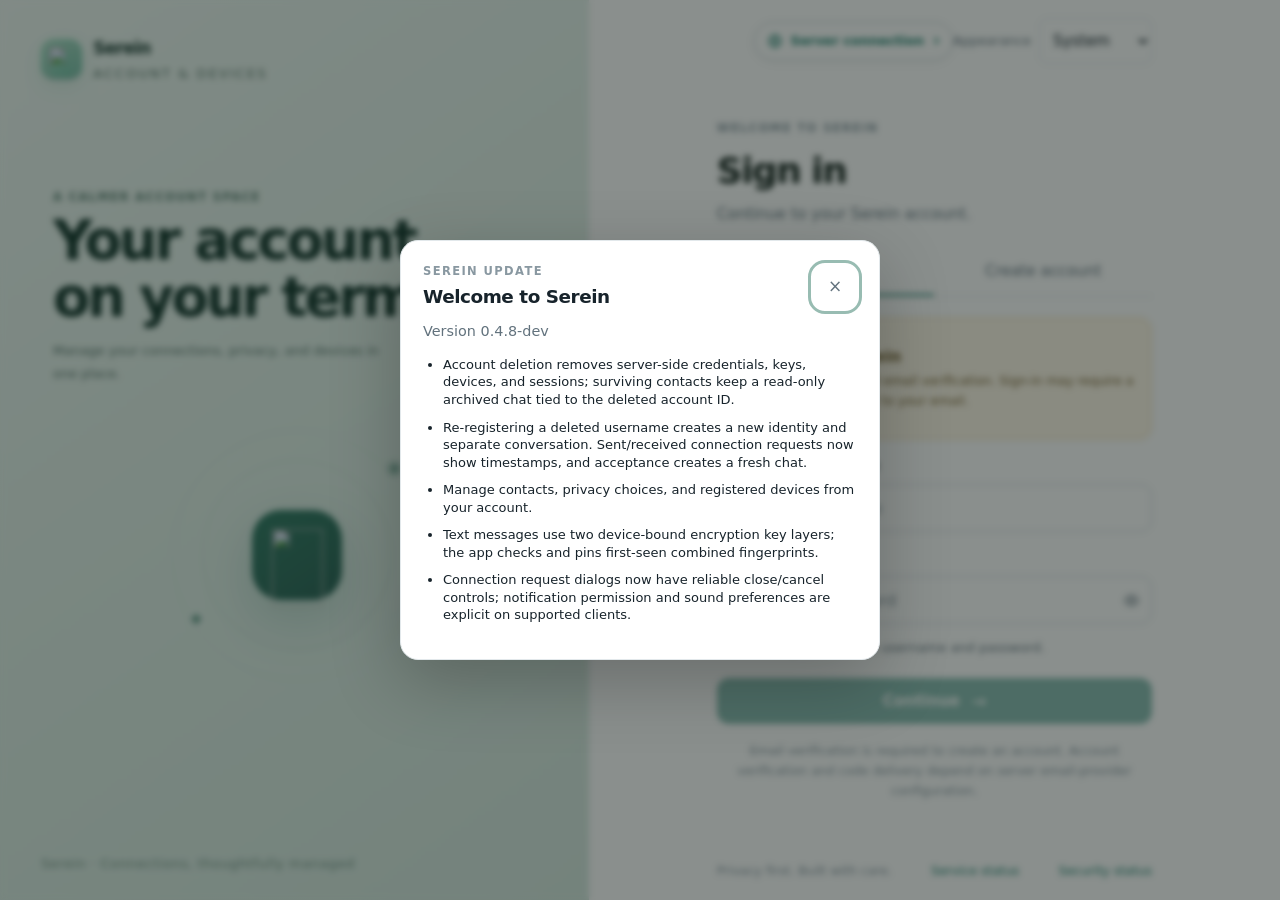
==== commit 53237e3c: "feat: enhance multi-device discovery & transfer, improve unread notifications, and bump version to 0" ====
--- a/frontend/web/index.html
+++ b/frontend/web/index.html
@@ -4,7 +4,7 @@
   <meta charset="utf-8"><meta name="viewport" content="width=device-width,initial-scale=1">
   <meta name="theme-color" content="#A8DFC6"><meta name="description" content="Serein account, contact, and device management">
   <link rel="icon" type="image/svg+xml" href="/icons/app-icon.svg"><link rel="apple-touch-icon" sizes="180x180" href="/icons/serein-180.png"><link rel="manifest" href="/manifest.webmanifest">
-  <title>Serein</title><link rel="stylesheet" href="tokens.css"><link rel="stylesheet" href="style.css"><link rel="stylesheet" href="workspace.css"><link rel="stylesheet" href="auth-responsive.css"><link rel="stylesheet" href="experience.css"><link rel="stylesheet" href="components/session-curtain.css">
+  <title>Serein</title><link rel="stylesheet" href="tokens.css?v=0.4.8-dev"><link rel="stylesheet" href="style.css?v=0.4.8-dev"><link rel="stylesheet" href="workspace.css?v=0.4.8-dev"><link rel="stylesheet" href="auth-responsive.css?v=0.4.8-dev"><link rel="stylesheet" href="experience.css?v=0.4.8-dev"><link rel="stylesheet" href="components/session-curtain.css?v=0.4.8-dev">
 </head>
 <body class="auth-visible">
 <div id="sessionCurtain" class="session-curtain hidden" role="status" aria-live="polite" aria-label="Loading Serein" aria-hidden="true" hidden inert>
@@ -145,7 +145,7 @@
 <dialog id="attachmentPreviewDialog" class="attachment-preview-dialog"><div class="dialog-head"><div><p class="eyebrow">CHAT ATTACHMENT</p><h2 id="attachmentPreviewTitle">Attachment</h2></div><button id="attachmentPreviewClose" class="icon-btn" type="button" aria-label="Close">×</button></div><p id="attachmentPreviewDetails" class="muted"></p><img id="attachmentPreviewImage" class="attachment-preview-media hidden" alt="" hidden><video id="attachmentPreviewVideo" class="attachment-preview-media hidden" controls playsinline hidden></video><audio id="attachmentPreviewAudio" class="attachment-preview-audio hidden" controls hidden></audio><iframe id="attachmentPreviewDocument" class="attachment-preview-document hidden" title="Document preview" sandbox="allow-same-origin" hidden></iframe><pre id="attachmentPreviewText" class="attachment-preview-text hidden" hidden></pre><p id="attachmentPreviewMessage" class="attachment-preview-message hidden"></p><div class="connection-actions"><a id="attachmentPreviewDownload" class="btn btn-outline" download>Save to device</a><button id="attachmentPreviewDone" class="btn btn-primary" type="button">Done</button></div></dialog>
 
 <dialog id="confirmDialog" class="confirm-dialog" aria-labelledby="confirmDialogTitle" aria-describedby="confirmDialogMessage"><form method="dialog"><div class="dialog-head"><div><p class="eyebrow">PLEASE CONFIRM</p><h2 id="confirmDialogTitle">Continue?</h2></div><button id="confirmDialogClose" class="icon-btn" type="submit" value="cancel" aria-label="Cancel">×</button></div><p id="confirmDialogMessage" class="muted"></p><div class="connection-actions"><button id="confirmDialogCancel" class="btn btn-outline" type="submit" value="cancel">Cancel</button><button id="confirmDialogAccept" class="btn btn-primary" type="submit" value="confirm">Continue</button></div></form></dialog>
-<dialog id="securityDialog" class="security-dialog" aria-labelledby="securityDialogTitle"><div class="dialog-head"><div><p class="eyebrow">MESSAGE SECURITY</p><h2 id="securityDialogTitle">Encryption and devices</h2></div><button id="securityDialogClose" class="icon-btn" type="button" aria-label="Close security details">×</button></div><p class="muted">Messages are encrypted on this device for each signed-in recipient device. The app checks both public-key layers against their combined fingerprint and pins first-seen keys locally. Fingerprints are public-key checksums, not private keys.</p><div class="security-banner"><span>◇</span><div><b>Recipient-device validation</b><small id="e2eeProgressText">Checking recipient devices…</small><div id="peerKeyControls" class="peer-key-controls"></div></div></div><p class="muted security-footnote">A previously pinned key change or capability downgrade is blocked; supported upgrades with the same key are adopted automatically. First-use pinning is automatic; it detects later changes but does not independently authenticate a first-seen key against a compromised key directory.</p><div class="connection-actions"><button id="securityDialogDone" class="btn btn-primary" type="button">Done</button></div></dialog>
+<dialog id="securityDialog" class="security-dialog" aria-labelledby="securityDialogTitle"><div class="dialog-head"><div><p class="eyebrow">MESSAGE SECURITY</p><h2 id="securityDialogTitle">Encryption and devices</h2></div><button id="securityDialogClose" class="icon-btn" type="button" aria-label="Close security details">×</button></div><div class="security-dialog-body"><p class="muted">Messages are encrypted on this device for each signed-in recipient device. The app checks both public-key layers against their combined fingerprint and pins first-seen keys locally. Fingerprints are public-key checksums, not private keys.</p><div class="security-banner"><span>◇</span><div><b>Recipient-device validation</b><small id="e2eeProgressText">Checking recipient devices…</small><div id="peerKeyControls" class="peer-key-controls"></div></div></div><p class="muted security-footnote">A previously pinned key change or capability downgrade is blocked; supported upgrades with the same key are adopted automatically. First-use pinning is automatic; it detects later changes but does not independently authenticate a first-seen key against a compromised key directory.</p></div><div class="connection-actions"><button id="securityDialogDone" class="btn btn-primary" type="button">Done</button></div></dialog>
 <dialog id="deleteAccountDialog" class="backup-dialog"><form id="deleteAccountForm"><div class="dialog-head"><div><p class="eyebrow">PERMANENT ACCOUNT DELETION</p><h2>Delete this account?</h2></div><button id="deleteAccountClose" class="icon-btn" type="button" aria-label="Close">×</button></div><p class="muted">This cannot be undone. You will be signed out on every device. Other people keep this conversation as a read-only archived chat; registering the same username later creates a separate identity and conversation.</p><label>Current password<input id="deleteAccountPassword" type="password" autocomplete="current-password" required maxlength="4096"></label><label>Type DELETE to confirm<input id="deleteAccountPhrase" type="text" autocomplete="off" required maxlength="6" pattern="DELETE"></label><p id="deleteAccountStatus" class="connection-status" role="status" aria-live="polite"></p><div class="connection-actions"><button id="deleteAccountCancel" class="btn btn-outline" type="button">Cancel</button><button id="deleteAccountSubmit" class="btn btn-danger" type="submit">Delete account permanently</button></div></form></dialog><dialog id="backupDialog" class="backup-dialog"><form id="backupForm"><div class="dialog-head"><div><p class="eyebrow">PRIVATE LOCAL BACKUP</p><h2 id="backupDialogTitle">Create encrypted backup</h2></div><button id="backupDialogClose" class="icon-btn" type="button" aria-label="Close">×</button></div><p id="backupDialogDescription" class="muted">The backup is compressed, encrypted on this device, and bound to the signed-in account.</p><label id="backupFileLabel" class="hidden">Select a Serein backup file<input id="backupFileInput" type="file" accept=".srbk,application/vnd.serein.backup"></label><label id="backupLegacyPasswordLabel" class="hidden">Legacy backup password<input id="backupPassword" type="password" autocomplete="off" maxlength="1024"></label><p id="backupDialogWarning" class="muted backup-warning">New backups use an automatically generated random key stored per account in the database, bound to the account ID and username, then wrapped to a one-use device key. The service can access it; no separate Replit secret is required. v1 and v2 snapshots remain readable.</p><p id="backupDialogStatus" class="connection-status" role="status" aria-live="polite"></p><div class="connection-actions"><button id="backupDialogCancel" class="btn btn-outline" type="button">Cancel</button><button id="backupDialogSubmit" class="btn btn-primary" type="submit">Create and download</button></div></form></dialog>
 <dialog id="connectionDialog"><form id="connectionForm" method="dialog"><div class="dialog-head"><div><p class="eyebrow">SERVER CONNECTION</p><h2>Connect to a server</h2></div><button id="connectionClose" class="icon-btn" type="button" aria-label="Close">×</button></div><p class="muted">Enter the HTTPS origin of a Serein account API server you host or trust. A connection check reports only sanitized service health. Web servers must allow this page’s exact origin. Text messaging uses the server’s HTTPS and WebSocket endpoints.</p><label>Server origin<input id="connectionUrl" type="url" autocomplete="url" placeholder="https://serein.example.com" required></label><p id="connectionStatus" class="connection-status" role="status" aria-live="polite">Not checked</p><div class="connection-actions"><button id="checkConnection" class="btn btn-outline" type="button">Check connection</button><button id="saveConnection" class="btn btn-primary" type="submit">Save server</button></div></form></dialog>
 <dialog id="whatsNewDialog"><div class="dialog-head"><div><p class="eyebrow">SEREIN UPDATE</p><h2 id="whatsNewTitle">Welcome to Serein</h2></div><button id="whatsNewClose" class="icon-btn" type="button" aria-label="Close">×</button></div><p id="whatsNewVersion" class="muted"></p><ul id="whatsNewItems" class="whats-new-list"></ul></dialog>
@@ -153,5 +153,5 @@
 <dialog id="requestDialog"><div class="dialog-head"><div><p class="eyebrow">CONNECTIONS</p><h2>Contact requests</h2></div><button id="requestClose" class="icon-btn" type="button" aria-label="Close requests">×</button></div><p class="muted">Only requests addressed to your account can be accepted. Ignoring or declining does not notify the sender.</p><div id="requestList" class="request-list"></div></dialog>
 <dialog id="blockDialog"><div class="dialog-head"><div><p class="eyebrow">PRIVACY</p><h2>Blocked accounts</h2></div><button id="blockClose" class="icon-btn" type="button" aria-label="Close blocked accounts">×</button></div><p class="muted">Blocking removes the contact link for both accounts and stops requests, message delivery, and transfers. Existing server ciphertext history is retained.</p><div id="blockList" class="request-list"></div></dialog>
 
-<script src="components/serein-ui.js"></script><script src="components/session-curtain.js"></script><script src="config.js"></script><script src="core-bridge.js"></script><script src="device-crypto.js"></script><script src="layered-ratchet.js"></script><script src="backup-crypto.js"></script><script src="message-limits.js"></script><script src="history-sync.js"></script><script src="session-restore.js"></script><script src="gif-picker.js"></script><script src="app.js"></script>
+<script src="components/serein-ui.js?v=0.4.8-dev"></script><script src="components/session-curtain.js?v=0.4.8-dev"></script><script src="config.js?v=0.4.8-dev"></script><script src="core-bridge.js?v=0.4.8-dev"></script><script src="device-crypto.js?v=0.4.8-dev"></script><script src="layered-ratchet.js?v=0.4.8-dev"></script><script src="backup-crypto.js?v=0.4.8-dev"></script><script src="message-limits.js?v=0.4.8-dev"></script><script src="history-sync.js?v=0.4.8-dev"></script><script src="session-restore.js?v=0.4.8-dev"></script><script src="gif-picker.js?v=0.4.8-dev"></script><script src="app.js?v=0.4.8-dev"></script>
 </body></html>
--- a/frontend/web/workspace.css
+++ b/frontend/web/workspace.css
@@ -217,3 +217,24 @@
 @media (prefers-reduced-motion: reduce) {
   *, *::before, *::after { scroll-behavior: auto !important; animation-duration: .01ms !important; animation-iteration-count: 1 !important; transition-duration: .01ms !important; }
 }
+
+/* One readable scroll surface for the security dialog; keep device rows intact. */
+.security-dialog[open] { display: flex; flex-direction: column; overflow: hidden; }
+.security-dialog > .dialog-head, .security-dialog > .connection-actions { flex: 0 0 auto; }
+.security-dialog-body { min-width: 0; min-height: 0; flex: 1 1 auto; overflow: auto; overscroll-behavior: contain; scrollbar-gutter: stable; }
+.security-dialog-body > .muted:first-child { margin-top: 2px; }
+.security-dialog .peer-key-controls { max-height: none; overflow: visible; }
+.peer-key-row { box-sizing: border-box; }
+.peer-key-summary { display: grid; grid-template-columns: minmax(0, 1fr) minmax(92px, 38%); align-items: center; gap: 8px 12px; }
+.peer-key-summary b { min-width: 0; overflow-wrap: break-word; word-break: normal; }
+.peer-key-summary .peer-key-trusted, .peer-key-summary .peer-key-unverified { min-width: 0; max-width: none; white-space: normal; overflow-wrap: anywhere; }
+@media (max-width: 420px) {
+  .security-dialog { padding: 14px; }
+  .security-dialog .dialog-head { gap: 8px; }
+  .security-dialog .dialog-head h2 { font-size: 1.15rem; }
+  .security-banner { align-items: flex-start; gap: 8px; padding: 10px; }
+  .peer-key-summary { grid-template-columns: minmax(0, 1fr) minmax(76px, 37%); gap: 6px 8px; padding: 9px; }
+  .peer-key-summary b { font-size: .78rem; line-height: 1.35; }
+  .peer-key-summary .peer-key-trusted, .peer-key-summary .peer-key-unverified { font-size: .68rem; }
+  .peer-key-detail { padding-inline: 9px; }
+}
--- a/frontend/web/auth-responsive.css
+++ b/frontend/web/auth-responsive.css
@@ -62,3 +62,8 @@
   .auth-card { width: 100%; }
   .auth-card input, .auth-card select { max-width: 100%; }
 }
+
+/* Keep short auth viewports scrollable without clipping the centered form. */
+html.auth-visible, body.auth-visible { overflow-x: clip; overflow-y: auto; }
+body.auth-visible #login, body.auth-visible .auth-main { box-sizing: border-box; min-height: 100svh; min-height: 100dvh; height: auto; }
+body.auth-visible .auth-card { flex: 0 0 auto; }
--- a/frontend/web/experience.css
+++ b/frontend/web/experience.css
@@ -713,3 +713,32 @@
   .profile-page-view, .profile-latest-item, .profile-quick-actions .profile-action { transition: none !important; scroll-behavior: auto !important; }
 }
 .reduce-motion .profile-page-view, .reduce-motion .profile-latest-item, .reduce-motion .profile-quick-actions .profile-action { transition: none !important; scroll-behavior: auto !important; }
+
+/* Narrow GIF search rows must shrink the input before squeezing controls. */
+.gif-search { min-width: 0; }
+.gif-search-wrap { min-width: 0; }
+.gif-search-wrap input { min-width: 0; }
+.gif-search-button { min-width: 0; white-space: nowrap; }
+@media (max-width: 360px) {
+  .gif-search-button { padding-inline: 8px; font-size: .74rem; }
+  .gif-search-clear { width: 36px; min-width: 36px; }
+  .gif-search-wrap { gap: 6px; padding-inline: 8px; }
+}
+.security-dialog .peer-key-summary { display: grid; grid-template-columns: minmax(0, 1fr) minmax(92px, 38%) auto; align-items: center; gap: 8px 12px; }
+.security-dialog .peer-key-summary b { min-width: 0; overflow-wrap: break-word; word-break: normal; }
+.security-dialog .peer-key-summary .peer-key-trusted, .security-dialog .peer-key-summary .peer-key-unverified { min-width: 0; max-width: none; white-space: normal; overflow-wrap: anywhere; }
+@media (max-width: 420px) {
+  .security-dialog { padding: 14px; }
+  .security-dialog .peer-key-summary { grid-template-columns: minmax(0, 1fr) minmax(76px, 37%) auto; gap: 6px 8px; padding: 9px; }
+  .security-dialog .peer-key-summary b { font-size: .78rem; line-height: 1.35; }
+  .security-dialog .peer-key-summary .peer-key-trusted, .security-dialog .peer-key-summary .peer-key-unverified { font-size: .68rem; }
+}
+/* Legacy rules assigned peer-key details a grid layout; the dialog card is one block row. */
+.security-dialog .peer-key-row { display: block; padding: 0; }
+.gif-search-button { width: auto; height: auto; }
+:root { scrollbar-color: color-mix(in srgb, var(--workspace-muted) 42%, transparent) transparent; scrollbar-width: thin; }
+*::-webkit-scrollbar { width: 10px; height: 10px; }
+*::-webkit-scrollbar-track { background: transparent; }
+*::-webkit-scrollbar-thumb { border: 3px solid transparent; border-radius: 999px; background: color-mix(in srgb, var(--workspace-muted) 38%, transparent); background-clip: padding-box; }
+*::-webkit-scrollbar-thumb:hover { background: color-mix(in srgb, var(--workspace-muted) 62%, transparent); background-clip: padding-box; }
+@media (max-width: 420px) { *::-webkit-scrollbar { width: 7px; height: 7px; } }
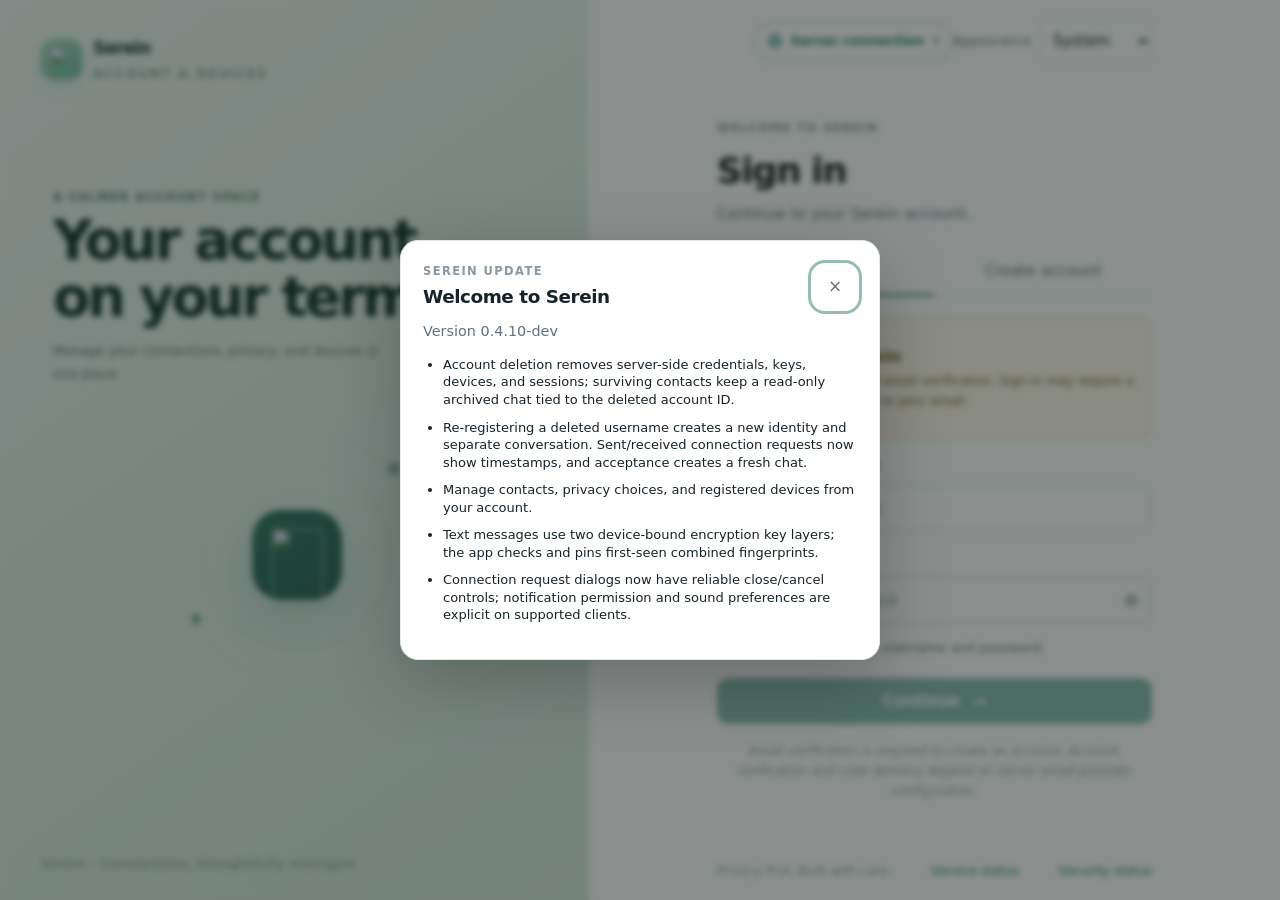
==== commit 138e96d2: "feat: add reusable confirmation dialog, improve background notification handling, and bump version t" ====
--- a/frontend/web/index.html
+++ b/frontend/web/index.html
@@ -4,7 +4,7 @@
   <meta charset="utf-8"><meta name="viewport" content="width=device-width,initial-scale=1">
   <meta name="theme-color" content="#A8DFC6"><meta name="description" content="Serein account, contact, and device management">
   <link rel="icon" type="image/svg+xml" href="/icons/app-icon.svg"><link rel="apple-touch-icon" sizes="180x180" href="/icons/serein-180.png"><link rel="manifest" href="/manifest.webmanifest">
-  <title>Serein</title><link rel="stylesheet" href="tokens.css?v=0.4.8-dev"><link rel="stylesheet" href="style.css?v=0.4.8-dev"><link rel="stylesheet" href="workspace.css?v=0.4.8-dev"><link rel="stylesheet" href="auth-responsive.css?v=0.4.8-dev"><link rel="stylesheet" href="experience.css?v=0.4.8-dev"><link rel="stylesheet" href="components/session-curtain.css?v=0.4.8-dev">
+  <title>Serein</title><link rel="stylesheet" href="tokens.css?v=0.4.10-dev"><link rel="stylesheet" href="style.css?v=0.4.10-dev"><link rel="stylesheet" href="workspace.css?v=0.4.10-dev"><link rel="stylesheet" href="auth-responsive.css?v=0.4.10-dev"><link rel="stylesheet" href="experience.css?v=0.4.10-dev"><link rel="stylesheet" href="components/session-curtain.css?v=0.4.10-dev">
 </head>
 <body class="auth-visible">
 <div id="sessionCurtain" class="session-curtain hidden" role="status" aria-live="polite" aria-label="Loading Serein" aria-hidden="true" hidden inert>
@@ -60,19 +60,24 @@
 </div>
 <div id="app" class="app hidden">
   <aside class="sidebar">
-    <div class="side-head"><div class="brand-lockup compact"><div class="brand-icon"><img src="/icons/serein-mark.svg" alt=""></div><div><b>Serein</b><span>ACCOUNT & DEVICES</span></div></div><div class="side-head-actions"><button id="connectionOpen" class="icon-btn" title="Server connection" aria-label="Server connection">↗</button><button id="addContact" class="icon-btn" title="Add contact" aria-label="Add contact">＋</button></div></div>
+    <div class="side-head"><div class="brand-lockup compact" aria-label="Serein"><div class="brand-icon"><img src="/icons/serein-mark.svg" alt=""></div><div><b>Serein</b></div></div><div class="side-head-actions"><button id="connectionOpen" class="icon-btn" title="Server connection" aria-label="Server connection"><svg class="server-icon" viewBox="0 0 24 24" aria-hidden="true"><rect x="3.5" y="4" width="17" height="6.5" rx="2"></rect><rect x="3.5" y="13.5" width="17" height="6.5" rx="2"></rect><path d="M7 7.25h.01M7 16.75h.01M10 7.25h7M10 16.75h7"></path></svg></button><button id="addContact" class="icon-btn" title="Add contact" aria-label="Add contact">＋</button></div></div>
     <div class="profile-row"><serein-avatar id="avatar" label="A" size="md"></serein-avatar><div class="profile-meta"><b id="meName">Account</b><span><i class="presence-dot"></i> Account ready</span></div><button id="settingsOpen" class="icon-btn" aria-label="Settings">⚙</button></div>
     <div class="search-wrap"><span>⌕</span><input id="search" placeholder="Search people" aria-label="Search people"></div>
     <div class="filter-row"><button class="filter-chip active" data-filter="all">All</button><button class="filter-chip" data-filter="unread">Unread</button><button class="filter-chip" data-filter="favorites">Favorites</button></div>
-    <div class="list-heading"><span>CHATS</span><div><button id="requestsOpen" class="text-btn">Requests <span id="requestCount"></span></button><button id="newChat" class="text-btn">New chat</button></div></div>
+    <div class="list-heading"><span class="chats-heading">CHATS <span id="chatsUnreadBadge" class="chats-unread-badge" role="status" aria-live="polite" hidden></span></span><div><button id="requestsOpen" class="text-btn">Requests <span id="requestCount"></span></button><button id="newChat" class="text-btn">New chat</button></div></div>
     <div id="contactList" class="contact-list"></div>
-    <div class="sidebar-bottom"><div class="secure-label"><span class="secure-dot"></span> ACCOUNT SESSION</div><button id="logout" class="logout-btn">Sign out</button><span id="appVersionLabel" class="app-version"></span></div>
+    <div class="sidebar-bottom"><span class="secure-label"><span class="secure-dot"></span> Signed in</span><button id="logout" class="logout-btn" type="button" title="Sign out of this device" aria-label="Sign out of this device"><svg viewBox="0 0 24 24" aria-hidden="true"><path d="M10 4H5.5A1.5 1.5 0 0 0 4 5.5v13A1.5 1.5 0 0 0 5.5 20H10M14 16l4-4-4-4M18 12H9"></path></svg><span>Sign out</span></button><span id="appVersionLabel" class="app-version"></span></div>
   </aside>
   <main class="main-panel">
     <section id="emptyState" class="empty-state"><div class="empty-art"><div class="art-ring ring1"></div><div class="art-ring ring2"></div><div class="art-core"><img class="brand-symbol" src="/icons/serein-symbol.svg" alt=""></div><span class="art-spark spark-1">✦</span><span class="art-spark spark-2">✳</span></div><p class="eyebrow">A QUIETER KIND OF CONNECTION</p><h1>Your conversations,<br>on your terms.</h1><p class="empty-copy">Your account, contacts, devices, and settings are ready. The app checks both public-key layers against their combined fingerprint, pins first-seen device keys locally, and blocks a changed key before sending.</p><button id="emptyAdd" class="btn btn-primary">Add a contact <span>＋</span></button><div class="empty-foot">Web encrypted messaging is enabled · <a href="/security.html">View security details</a></div></section>
     <section id="conversation" class="conversation hidden">
-      <header class="chat-header"><button id="mobileBack" class="icon-btn mobile-back" aria-label="Back to chats">←</button><serein-avatar id="chatAvatar" label="C" size="lg"></serein-avatar><div class="chat-head-meta"><h2 id="chatName">Contact</h2><span id="chatState">Encrypted conversation status</span></div><div class="chat-actions"><button id="securityOpen" class="icon-btn security-open" type="button" disabled aria-haspopup="dialog" aria-controls="securityDialog" title="Encryption and device status" aria-label="Encryption and device status"><svg viewBox="0 0 24 24" aria-hidden="true"><rect x="4.5" y="10" width="15" height="11" rx="2"></rect><path d="M7.5 10V7a4.5 4.5 0 0 1 9 0v3M12 14v3"></path></svg></button><button id="chatInfo" class="icon-btn" title="Contact details">ⓘ</button><button id="blockContact" class="icon-btn" title="Block this account" aria-label="Block this account">⊘</button><button id="chatMenu" class="icon-btn favorite-toggle" type="button" title="Add to favorites" aria-label="Add to favorites" aria-pressed="false" disabled>☆</button></div></header>
+      <header class="chat-header"><button id="mobileBack" class="icon-btn mobile-back" aria-label="Back to chats"><svg viewBox="0 0 24 24" aria-hidden="true"><path d="m14.5 5.5-6.5 6.5 6.5 6.5"></path></svg></button><serein-avatar id="chatAvatar" label="C" size="lg"></serein-avatar><div class="chat-head-meta"><h2 id="chatName">Contact</h2><span id="chatPresence" class="chat-presence">Offline</span><span id="chatState">Encrypted conversation status</span></div><div class="chat-actions"><button id="securityOpen" class="icon-btn security-open" type="button" disabled aria-haspopup="dialog" aria-controls="securityDialog" title="Encryption and device status" aria-label="Encryption and device status"><svg viewBox="0 0 24 24" aria-hidden="true"><rect x="4.5" y="10" width="15" height="11" rx="2"></rect><path d="M7.5 10V7a4.5 4.5 0 0 1 9 0v3M12 14v3"></path></svg></button><button id="chatInfo" class="icon-btn" title="Contact details">ⓘ</button><button id="blockContact" class="icon-btn" title="Block this account" aria-label="Block this account">⊘</button><button id="chatMenu" class="icon-btn favorite-toggle" type="button" title="Add to favorites" aria-label="Add to favorites" aria-pressed="false" disabled>☆</button></div></header>
       <div id="messageList" class="message-list"><div class="day-separator"><span>START OF CONVERSATION</span></div></div>
+      <section id="attachmentDraft" class="attachment-draft hidden" hidden aria-label="Attachment preview">
+        <header class="attachment-draft-head"><button id="attachmentDraftDiscard" class="attachment-draft-close" type="button" aria-label="Discard attached file"><svg viewBox="0 0 24 24" aria-hidden="true"><path d="m6 6 12 12M18 6 6 18"></path></svg></button><div class="attachment-draft-heading"><b id="attachmentDraftName">Selected file</b><span id="attachmentDraftDetails"></span></div><span class="attachment-draft-badge">Encrypted file</span></header>
+        <div id="attachmentDraftPreview" class="attachment-draft-preview" aria-live="polite"></div>
+        <p id="attachmentDraftProgress" class="attachment-draft-note">File stays on this device until you send it.</p>
+      </section>
       <section id="emojiPicker" class="emoji-picker" role="dialog" aria-modal="false" hidden aria-label="Emoji and GIF picker">
         <header class="emoji-picker-head"><div class="emoji-picker-intro"><b>Quick reactions</b><span>Choose an emoji or find a GIF to send.</span></div><div class="emoji-picker-controls"><div class="picker-tabs" role="tablist" aria-label="Emoji or GIF picker"><button id="emojiTab" type="button" role="tab" tabindex="0" aria-controls="emojiPanel" aria-selected="true">Emoji</button><button id="gifTab" type="button" role="tab" tabindex="-1" aria-controls="gifPanel" aria-selected="false">GIFs</button></div><button id="emojiPickerClose" class="emoji-picker-close" type="button" aria-label="Close picker">×</button></div></header>
         <div id="emojiPanel" class="emoji-panel" role="tabpanel" aria-labelledby="emojiTab"><label class="emoji-search-wrap"><span aria-hidden="true">⌕</span><input id="emojiSearch" type="search" autocomplete="off" maxlength="48" placeholder="Search emoji…" aria-label="Search emoji"></label><div id="emojiCategories" class="emoji-categories" role="group" aria-label="Emoji categories"></div><div id="emojiGrid" class="emoji-grid" role="group" aria-label="Emoji choices"></div><p id="emojiEmpty" class="emoji-empty" hidden>No matching emoji. Try another word.</p><p class="emoji-help">Emoji are inserted as text in your message.</p></div>
@@ -86,7 +91,7 @@
         <section class="settings-section hidden" data-panel="about"><div class="settings-card about-card"><p class="eyebrow">SEREIN</p><h2>About Serein</h2><p class="muted">Your account, devices, and private conversations.</p><div class="detail-row"><span>Version</span><b id="aboutVersion">—</b></div><div class="detail-row"><span>Message status</span><b>Encrypted relay · queue acceptance is not a delivery receipt</b></div><p class="muted about-note">Public-key fingerprints are not private decryption keys. See the security notes for the current protocol and its limitations.</p><a href="/security.html">Security details →</a></div></section>
         <section class="settings-section hidden" data-panel="privacy"><div class="settings-card"><p class="eyebrow">PRIVACY CONTROLS</p><h2>Privacy & security</h2><label class="select-row">Show online status to<select id="presenceVisibility"><option value="contacts">Contacts only</option><option value="nobody">Nobody</option></select></label><div class="setting-line"><div><b>Allow contact requests</b><span>Your outgoing requests show timestamped pending status; eligibility is checked by the server</span></div><button id="allowContactRequests" class="switch" type="button" aria-label="Allow contact requests" aria-pressed="true"></button></div><div class="setting-line"><div><b>Find me by verified email</b><span>You can turn off email-based discovery without affecting your username</span></div><button id="discoverableByEmail" class="switch" type="button" aria-label="Email discoverability" aria-pressed="true"></button></div><div class="setting-line"><div><b>Blocked accounts</b><span>Blocked accounts cannot message or request a connection</span></div><button id="manageBlocks" class="btn btn-small btn-outline" type="button">Manage</button></div></div><div class="settings-card warning-card"><p class="eyebrow">IMPORTANT</p><h2>Security status</h2><p>Web messages use per-device ECDH→HKDF→AES-GCM. The app checks the combined fingerprint of both public-key layers, pins first-seen keys on this device, blocks later key changes and capability downgrades, and adopts supported same-key upgrades. This is first-use pinning, not independent proof of a contact’s identity; a compromised directory could substitute a key on first contact. Native Android and iOS private keys use platform-protected storage. This implementation has not had independent cryptographic review and does not provide forward secrecy or automatic key recovery. Do not use it for high-risk communications.</p><a href="/security.html">View live security progress →</a><br><a href="/status">View service status →</a></div><div class="settings-card danger-zone"><p class="eyebrow">DANGER ZONE</p><h2>Delete account</h2><p>This permanently deletes this account, credentials, devices, keys, sessions, and server-side data. Contacts keep a read-only archived copy of their existing chat under this account’s immutable ID. Your browser’s account-specific local data is removed after confirmation.</p><p class="muted">Exported backup files stored elsewhere cannot be erased by this service. A newly registered account has a new identity and cannot restore or attach the old chat through Serein.</p><button id="deleteAccountOpen" class="btn btn-danger" type="button">Permanently delete account</button></div></section>
         <section class="settings-section hidden" data-panel="devices"><div class="settings-card"><p class="eyebrow">SIGNED-IN DEVICES</p><h2>Devices</h2><p class="muted">Only devices with a live sign-in appear here. Signing out revokes that device session and removes its public-key registration from recipient lists. Online and last-active times are approximate.</p><div id="deviceList"></div><button id="revokeOthers" class="btn btn-danger-outline">Revoke other devices</button><button id="disconnectDevice" class="btn btn-outline">Sign out this device</button></div></section>
-        <section class="settings-section hidden" data-panel="notifications"><div class="settings-card"><p class="eyebrow">NOTIFICATIONS</p><h2>Notification preferences</h2><p class="muted">Browser notifications work while this Serein tab is open. Background push delivery is not configured. Permission is requested only when you choose Enable.</p><div class="setting-line"><div><b>Browser notifications</b><span id="notificationPermissionStatus" role="status" aria-live="polite">Checking browser permission…</span></div><button id="notificationToggle" class="btn btn-small btn-outline" type="button">Enable notifications</button></div><div class="setting-line"><div><b>In-tab sound</b><span>A short in-tab tone for visible messages and, where supported, the browser’s default sound for background notices. System notification sound controls may also apply.</span></div><button id="notificationSoundToggle" class="switch" type="button" aria-label="Toggle in-tab notification sound" aria-pressed="false"></button></div></div></section>
+        <section class="settings-section hidden" data-panel="notifications"><div class="settings-card"><p class="eyebrow">NOTIFICATIONS</p><h2>Notification preferences</h2><p class="muted">System notifications work while a Serein tab is open. If every tab is closed, messages cannot arrive here yet because server-backed Web Push is not configured. Permission is requested only when you choose Enable.</p><div class="setting-line"><div><b>Browser notifications</b><span id="notificationPermissionStatus" role="status" aria-live="polite">Checking browser permission…</span></div><button id="notificationToggle" class="btn btn-small btn-outline" type="button">Enable notifications</button></div><div class="setting-line"><div><b>In-tab sound</b><span>A smooth two-note chime for incoming messages when this chat is not active. Browser and system volume controls also apply.</span></div><button id="notificationSoundToggle" class="switch" type="button" aria-label="Toggle in-tab notification sound" aria-pressed="false"></button></div><button id="notificationSoundPreview" class="btn btn-small btn-outline notification-sound-preview" type="button">Preview sound</button><div class="setting-line"><div><b>Unread badge next to CHATS</b><span>The browser tab title still tracks unread messages when this badge is hidden.</span></div><button id="unreadBadgeToggle" class="switch" type="button" aria-label="Show unread count by CHATS" aria-pressed="true"></button></div></div></section>
         <section class="settings-section hidden" data-panel="appearance"><div class="settings-card"><p class="eyebrow">DISPLAY</p><h2>Appearance</h2><p class="muted">Choose how Serein looks on this device.</p><div class="theme-options"><button class="theme-option" data-theme-choice="system"><span class="theme-preview system-preview"><i></i></span><b>System</b><small>Follow device</small></button><button class="theme-option" data-theme-choice="light"><span class="theme-preview light-preview"><i></i></span><b>Light</b><small>Bright & clear</small></button><button class="theme-option" data-theme-choice="dark"><span class="theme-preview dark-preview"><i></i></span><b>Dark</b><small>Low-light comfort</small></button></div><label class="select-row">Text size<select id="fontScale"><option value="system">System default</option><option value="large">Large</option><option value="extra_large">Extra large</option></select></label><div class="setting-line"><div><b>Reduce motion</b><span>Respect system motion settings</span></div><button id="motionToggle" class="switch" aria-label="Toggle reduce motion"></button></div></div></section>
         <section class="settings-section hidden" data-panel="storage"><div class="settings-card"><p class="eyebrow">LOCAL DATA</p><h2>Storage & data</h2><p class="muted">Create a full snapshot encrypted locally with a random, stable backup-only key. The service stores that key encrypted at rest and releases it only during authenticated backup operations, wrapped to a one-use device key; the service itself can access it. The account ID is binding context only, never secret entropy, and is not written to the cleartext file header. The server does not receive the backup file.</p><div class="backup-actions"><button id="createBackupOpen" class="btn btn-primary" type="button">Create encrypted backup</button><button id="restoreBackupOpen" class="btn btn-outline" type="button">Restore from backup file</button></div><p id="backupStatus" class="connection-status" role="status" aria-live="polite">No backup created in this browser session.</p><div class="backup-note"><b>What is included?</b><span>All locally stored message records and media references. Media files themselves are not currently included. Older backups are not overwritten; each download gets a new timestamped name. New backups restore by signing into the same account. Legacy version 1 files still require the password used when they were created.</span></div><div class="backup-note"><b>Web limitations</b><span>Automatic scheduling, cloud-provider selection, and mobile-assisted history sync are not wired yet. Browser downloads are user-managed; this page cannot promise background backups while closed.</span></div><hr><button id="clearContacts" class="btn btn-danger-outline">Remove all contacts</button></div></section>
         <section class="settings-section hidden" data-panel="connection"><div class="settings-card"><p class="eyebrow">SERVER CONNECTION</p><h2>Choose your Serein server</h2><p class="muted">Enter the HTTPS origin of an account API server you host or trust. The health check reports only sanitized service status. Text messaging uses this server’s HTTPS and WebSocket endpoints; no separate media relay is included.</p><div class="detail-row"><span>Configured origin</span><b id="connectionCurrentOrigin">This site</b></div><div class="detail-row"><span>Last check</span><b id="connectionCurrentStatus">Not checked</b></div><button id="connectionSettingsOpen" class="btn btn-primary" type="button">Manage connection</button></div></section>
@@ -153,5 +158,5 @@
 <dialog id="requestDialog"><div class="dialog-head"><div><p class="eyebrow">CONNECTIONS</p><h2>Contact requests</h2></div><button id="requestClose" class="icon-btn" type="button" aria-label="Close requests">×</button></div><p class="muted">Only requests addressed to your account can be accepted. Ignoring or declining does not notify the sender.</p><div id="requestList" class="request-list"></div></dialog>
 <dialog id="blockDialog"><div class="dialog-head"><div><p class="eyebrow">PRIVACY</p><h2>Blocked accounts</h2></div><button id="blockClose" class="icon-btn" type="button" aria-label="Close blocked accounts">×</button></div><p class="muted">Blocking removes the contact link for both accounts and stops requests, message delivery, and transfers. Existing server ciphertext history is retained.</p><div id="blockList" class="request-list"></div></dialog>
 
-<script src="components/serein-ui.js?v=0.4.8-dev"></script><script src="components/session-curtain.js?v=0.4.8-dev"></script><script src="config.js?v=0.4.8-dev"></script><script src="core-bridge.js?v=0.4.8-dev"></script><script src="device-crypto.js?v=0.4.8-dev"></script><script src="layered-ratchet.js?v=0.4.8-dev"></script><script src="backup-crypto.js?v=0.4.8-dev"></script><script src="message-limits.js?v=0.4.8-dev"></script><script src="history-sync.js?v=0.4.8-dev"></script><script src="session-restore.js?v=0.4.8-dev"></script><script src="gif-picker.js?v=0.4.8-dev"></script><script src="app.js?v=0.4.8-dev"></script>
+<script src="components/serein-ui.js?v=0.4.10-dev"></script><script src="components/session-curtain.js?v=0.4.10-dev"></script><script src="components/confirm-dialog.js?v=0.4.10-dev"></script><script src="config.js?v=0.4.10-dev"></script><script src="core-bridge.js?v=0.4.10-dev"></script><script src="device-crypto.js?v=0.4.10-dev"></script><script src="layered-ratchet.js?v=0.4.10-dev"></script><script src="backup-crypto.js?v=0.4.10-dev"></script><script src="message-limits.js?v=0.4.10-dev"></script><script src="history-sync.js?v=0.4.10-dev"></script><script src="session-restore.js?v=0.4.10-dev"></script><script src="gif-picker.js?v=0.4.10-dev"></script><script src="app.js?v=0.4.10-dev"></script>
 </body></html>
--- a/frontend/web/experience.css
+++ b/frontend/web/experience.css
@@ -742,3 +742,88 @@
 *::-webkit-scrollbar-thumb { border: 3px solid transparent; border-radius: 999px; background: color-mix(in srgb, var(--workspace-muted) 38%, transparent); background-clip: padding-box; }
 *::-webkit-scrollbar-thumb:hover { background: color-mix(in srgb, var(--workspace-muted) 62%, transparent); background-clip: padding-box; }
 @media (max-width: 420px) { *::-webkit-scrollbar { width: 7px; height: 7px; } }
+
+/* Transfer composer, compact navigation and softer focus treatment. */
+.brand-lockup.compact { gap: 10px; }
+.brand-lockup.compact .brand-icon { width: 39px; height: 39px; border-radius: 13px; }
+.brand-lockup.compact .brand-icon img { padding: 6px; }
+.brand-lockup.compact > div:last-child { min-width: 0; }
+.brand-lockup.compact b { display: block; font-size: 1.08rem; line-height: 1.1; letter-spacing: -.045em; }
+.server-icon { width: 21px; height: 21px; fill: none; stroke: currentColor; stroke-width: 1.7; stroke-linecap: round; stroke-linejoin: round; }
+#connectionOpen { color: var(--workspace-accent); background: var(--workspace-accent-soft); }
+#connectionOpen:hover { background: color-mix(in srgb, var(--workspace-accent) 17%, var(--workspace-surface)); }
+.sidebar-bottom { display: flex; min-height: 54px; align-items: center; gap: 9px; padding: 8px 13px max(9px, env(safe-area-inset-bottom)); }
+.sidebar-bottom .secure-label { display: inline-flex; flex: 1 1 auto; align-items: center; gap: 7px; margin: 0; color: var(--workspace-muted); font-size: .76rem; letter-spacing: 0; white-space: nowrap; }
+.sidebar-bottom .secure-dot { width: 7px; height: 7px; flex: 0 0 7px; }
+.sidebar-bottom .logout-btn { display: inline-flex; min-height: 36px; flex: 0 0 auto; align-items: center; justify-content: center; gap: 7px; margin: 0; padding: 7px 10px; border: 1px solid var(--workspace-border); border-radius: 11px; background: var(--workspace-surface-soft); color: var(--workspace-ink); font-size: .78rem; font-weight: 650; }
+.sidebar-bottom .logout-btn:hover { border-color: color-mix(in srgb, var(--workspace-accent) 45%, var(--workspace-border)); background: var(--workspace-accent-soft); }
+.sidebar-bottom .logout-btn svg { width: 17px; height: 17px; fill: none; stroke: currentColor; stroke-width: 1.8; stroke-linecap: round; stroke-linejoin: round; }
+.sidebar-bottom .app-version { flex: 0 0 auto; margin: 0; color: var(--workspace-muted); font-size: .65rem; text-align: right; }
+.chat-head-meta { display: flex; min-width: 0; flex-direction: column; align-items: flex-start; gap: 2px; }
+.chat-head-meta h2 { margin: 0; }
+.chat-head-meta .chat-presence { max-width: min(48vw, 510px); overflow: hidden; color: var(--workspace-muted); font-size: .72rem; font-weight: 650; text-overflow: ellipsis; white-space: nowrap; }
+.chat-head-meta .chat-presence.is-online { display: inline-flex; align-items: center; gap: 6px; color: #23805f; }
+.chat-head-meta .chat-presence.is-online::before { width: 7px; height: 7px; flex: 0 0 7px; border-radius: 50%; background: #2ca879; box-shadow: 0 0 0 3px color-mix(in srgb, #2ca879 14%, transparent); content: ""; }
+:root[data-theme="dark"] .chat-head-meta .chat-presence.is-online { color: #83d4b1; }
+.chat-head-meta #chatState { max-width: min(48vw, 510px); overflow: hidden; color: var(--workspace-muted); font-size: .67rem; text-overflow: ellipsis; white-space: nowrap; }
+.mobile-back svg { width: 21px; height: 21px; fill: none; stroke: currentColor; stroke-width: 2.5; stroke-linecap: round; stroke-linejoin: round; }
+.chat-header .mobile-back { width: 40px; height: 40px; border-radius: 13px; color: var(--workspace-ink); background: var(--workspace-surface-soft); }
+.chat-header .mobile-back:hover { background: var(--workspace-accent-soft); color: var(--workspace-accent); }
+.attachment-draft { display: flex; min-height: 0; flex: 1 1 auto; flex-direction: column; padding: clamp(14px, 3vw, 30px) clamp(12px, 4vw, 34px) 8px; background: var(--workspace-surface); }
+.attachment-draft[hidden] { display: none !important; }
+.attachment-draft-head { display: flex; min-height: 44px; flex: 0 0 auto; align-items: center; gap: 12px; }
+.attachment-draft-close { display: grid; width: 40px; height: 40px; flex: 0 0 40px; place-items: center; border: 0; border-radius: 50%; background: transparent; color: var(--workspace-muted); }
+.attachment-draft-close:hover { background: var(--workspace-surface-soft); color: var(--workspace-ink); }
+.attachment-draft-close svg { width: 21px; height: 21px; fill: none; stroke: currentColor; stroke-width: 2; stroke-linecap: round; }
+.attachment-draft-heading { display: flex; min-width: 0; flex: 1; flex-direction: column; gap: 2px; }
+.attachment-draft-heading b { overflow: hidden; color: var(--workspace-ink); font-size: .95rem; text-overflow: ellipsis; white-space: nowrap; }
+.attachment-draft-heading span { color: var(--workspace-muted); font-size: .76rem; }
+.attachment-draft-badge { flex: 0 0 auto; padding: 5px 9px; border: 1px solid var(--workspace-border); border-radius: 999px; background: var(--workspace-surface-soft); color: var(--workspace-muted); font-size: .68rem; font-weight: 650; }
+.attachment-draft-preview { display: grid; min-height: 0; flex: 1 1 auto; place-items: center; overflow: hidden; margin: 10px auto 0; width: min(100%, 760px); border: 1px solid var(--workspace-border); border-radius: 20px; background: var(--workspace-surface-soft); }
+.attachment-draft-media { display: block; width: 100%; height: 100%; max-height: 100%; object-fit: contain; }
+.attachment-draft-audio { width: min(540px, calc(100% - 34px)); }
+.attachment-draft-placeholder { display: flex; max-width: min(100%, 470px); flex-direction: column; align-items: center; gap: 18px; padding: 24px; color: var(--workspace-muted); text-align: center; }
+.attachment-draft-placeholder svg { width: 76px; height: 90px; fill: var(--workspace-surface); stroke: color-mix(in srgb, var(--workspace-muted) 40%, transparent); stroke-width: 1.6; stroke-linejoin: round; }
+.attachment-draft-placeholder span { font-size: .92rem; }
+.attachment-draft-note { flex: 0 0 auto; margin: 8px 0 0; color: var(--workspace-muted); font-size: .74rem; text-align: center; }
+.conversation.drop-target::after { position: absolute; z-index: 40; inset: 12px; display: grid; place-items: center; border: 2px dashed var(--workspace-accent); border-radius: 22px; background: color-mix(in srgb, var(--workspace-accent-soft) 90%, transparent); color: var(--workspace-accent); content: "Drop a file to attach"; font-size: clamp(1.2rem, 3vw, 1.8rem); font-weight: 700; pointer-events: none; }
+.composer .messageInput:focus-visible, .composer textarea:focus-visible { border-radius: 12px; outline: 2px solid color-mix(in srgb, var(--workspace-accent) 36%, transparent); outline-offset: 1px; }
+.search-wrap { border-radius: 15px; transition: border-color .16s ease, box-shadow .16s ease, background .16s ease; }
+.search-wrap:focus-within { border-color: color-mix(in srgb, var(--workspace-accent) 56%, var(--workspace-border)); border-radius: 15px; box-shadow: 0 0 0 3px color-mix(in srgb, var(--workspace-accent) 13%, transparent); }
+.search-wrap input { border-radius: 10px; }
+input:not([type="checkbox"]):not([type="radio"]):not([type="file"]), textarea, select { border-radius: 12px; }
+input:focus-visible, textarea:focus-visible, select:focus-visible { border-radius: 12px; outline-color: color-mix(in srgb, var(--workspace-accent) 48%, transparent); outline-offset: 1px; }
+@media (max-width: 680px) {
+  .sidebar-bottom { min-height: 49px; gap: 6px; padding-inline: 9px; }
+  .sidebar-bottom .secure-label { font-size: .7rem; }
+  .sidebar-bottom .logout-btn { min-height: 34px; padding: 6px 8px; }
+  .sidebar-bottom .app-version { font-size: .6rem; }
+  .attachment-draft { padding: calc(8px + env(safe-area-inset-top)) 10px 5px; }
+  .attachment-draft-head { gap: 8px; }
+  .attachment-draft-badge { display: none; }
+  .attachment-draft-preview { border-radius: 16px; }
+  .chat-head-meta .chat-presence, .chat-head-meta #chatState { max-width: 37vw; font-size: .65rem; }
+  .chat-header .mobile-back { width: 37px; height: 37px; }
+}
+@media (max-width: 390px) {
+  .sidebar-bottom { gap: 5px; padding-inline: 7px; }
+  .sidebar-bottom .secure-label { gap: 5px; font-size: .64rem; }
+  .sidebar-bottom .logout-btn { gap: 4px; padding-inline: 6px; font-size: .7rem; }
+  .sidebar-bottom .app-version { font-size: .55rem; }
+  .attachment-draft-heading b { font-size: .84rem; }
+}
+
+.chat-head-meta .chat-presence[hidden], .profile-presence[hidden] { display: none; }
+
+/* Clear unread state without taking over the compact chat-list heading. */
+.chats-heading { display: inline-flex; align-items: center; gap: 8px; }
+.chats-unread-badge { display: inline-flex; min-width: 20px; height: 20px; align-items: center; justify-content: center; padding: 0 6px; border: 1px solid color-mix(in srgb, var(--workspace-accent) 24%, var(--workspace-border)); border-radius: 999px; background: var(--workspace-accent-soft); color: var(--workspace-accent); font-size: .68rem; font-weight: 780; font-variant-numeric: tabular-nums; letter-spacing: 0; }
+.chats-unread-badge[hidden] { display: none !important; }
+.notification-sound-preview { margin: 10px 0 5px; }
+
+/* Let the picker close without abruptly disappearing; JavaScript honors reduced motion. */
+.emoji-picker { will-change: transform, opacity; }
+.emoji-picker.is-closing { pointer-events: none; animation: picker-close-center 135ms ease-in both; }
+@keyframes picker-close-center { to { opacity: 0; transform: translate(-50%, -47%) scale(.975); } }
+@media (prefers-reduced-motion: reduce) { .emoji-picker.is-closing { animation: none !important; } }
+.reduce-motion .emoji-picker.is-closing { animation: none !important; }
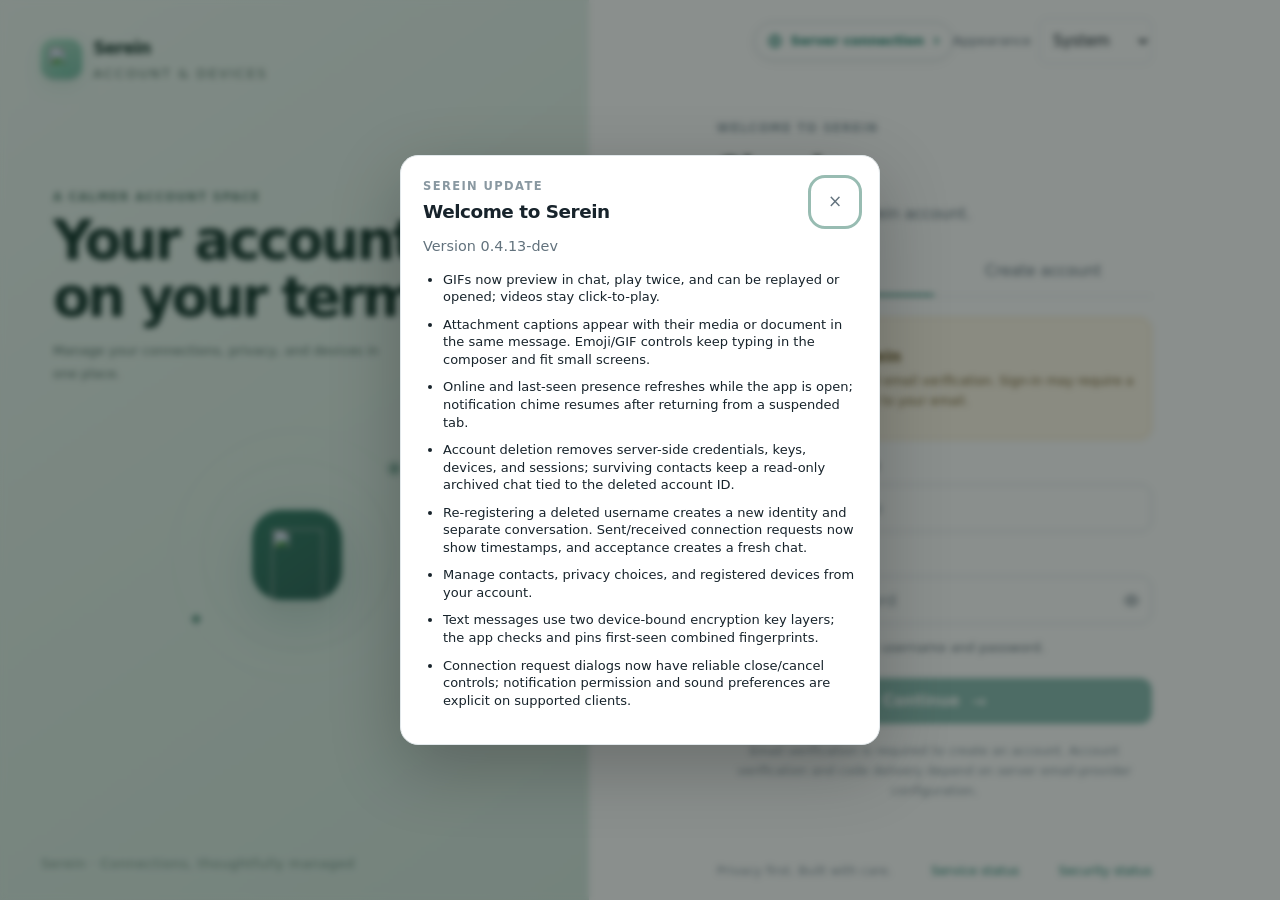
==== commit c3355f11: "feat: add device key continuity, main-device history sync, message expiry tombstones, and bump versi" ====
--- a/frontend/web/index.html
+++ b/frontend/web/index.html
@@ -4,7 +4,7 @@
   <meta charset="utf-8"><meta name="viewport" content="width=device-width,initial-scale=1">
   <meta name="theme-color" content="#A8DFC6"><meta name="description" content="Serein account, contact, and device management">
   <link rel="icon" type="image/svg+xml" href="/icons/app-icon.svg"><link rel="apple-touch-icon" sizes="180x180" href="/icons/serein-180.png"><link rel="manifest" href="/manifest.webmanifest">
-  <title>Serein</title><link rel="stylesheet" href="tokens.css?v=0.4.10-dev"><link rel="stylesheet" href="style.css?v=0.4.10-dev"><link rel="stylesheet" href="workspace.css?v=0.4.10-dev"><link rel="stylesheet" href="auth-responsive.css?v=0.4.10-dev"><link rel="stylesheet" href="experience.css?v=0.4.10-dev"><link rel="stylesheet" href="components/session-curtain.css?v=0.4.10-dev">
+  <title>Serein</title><link rel="stylesheet" href="tokens.css?v=0.4.13-dev"><link rel="stylesheet" href="style.css?v=0.4.13-dev"><link rel="stylesheet" href="workspace.css?v=0.4.13-dev"><link rel="stylesheet" href="auth-responsive.css?v=0.4.13-dev"><link rel="stylesheet" href="experience.css?v=0.4.13-dev"><link rel="stylesheet" href="components/session-curtain.css?v=0.4.13-dev">
 </head>
 <body class="auth-visible">
 <div id="sessionCurtain" class="session-curtain hidden" role="status" aria-live="polite" aria-label="Loading Serein" aria-hidden="true" hidden inert>
@@ -80,7 +80,7 @@
       </section>
       <section id="emojiPicker" class="emoji-picker" role="dialog" aria-modal="false" hidden aria-label="Emoji and GIF picker">
         <header class="emoji-picker-head"><div class="emoji-picker-intro"><b>Quick reactions</b><span>Choose an emoji or find a GIF to send.</span></div><div class="emoji-picker-controls"><div class="picker-tabs" role="tablist" aria-label="Emoji or GIF picker"><button id="emojiTab" type="button" role="tab" tabindex="0" aria-controls="emojiPanel" aria-selected="true">Emoji</button><button id="gifTab" type="button" role="tab" tabindex="-1" aria-controls="gifPanel" aria-selected="false">GIFs</button></div><button id="emojiPickerClose" class="emoji-picker-close" type="button" aria-label="Close picker">×</button></div></header>
-        <div id="emojiPanel" class="emoji-panel" role="tabpanel" aria-labelledby="emojiTab"><label class="emoji-search-wrap"><span aria-hidden="true">⌕</span><input id="emojiSearch" type="search" autocomplete="off" maxlength="48" placeholder="Search emoji…" aria-label="Search emoji"></label><div id="emojiCategories" class="emoji-categories" role="group" aria-label="Emoji categories"></div><div id="emojiGrid" class="emoji-grid" role="group" aria-label="Emoji choices"></div><p id="emojiEmpty" class="emoji-empty" hidden>No matching emoji. Try another word.</p><p class="emoji-help">Emoji are inserted as text in your message.</p></div>
+        <div id="emojiPanel" class="emoji-panel" role="tabpanel" aria-labelledby="emojiTab"><div class="emoji-search-row"><label class="emoji-search-wrap"><span aria-hidden="true">⌕</span><input id="emojiSearch" type="search" autocomplete="off" maxlength="48" placeholder="Search emoji…" aria-label="Search emoji"></label><button id="emojiBackspace" class="emoji-backspace" type="button" aria-label="Delete previous character from message" aria-controls="messageInput" title="Delete previous character">⌫</button></div><div id="emojiCategories" class="emoji-categories" role="group" aria-label="Emoji categories"></div><div id="emojiGrid" class="emoji-grid" role="group" aria-label="Emoji choices"></div><p id="emojiEmpty" class="emoji-empty" hidden>No matching emoji. Try another word.</p><p class="emoji-help">Emoji are inserted as text in your message.</p></div>
         <div id="gifPanel" class="gif-panel" role="tabpanel" aria-labelledby="gifTab" hidden><div class="gif-search" role="search"><label class="gif-search-wrap"><span aria-hidden="true">⌕</span><input id="gifSearch" type="search" autocomplete="off" maxlength="80" placeholder="Search GIFs, e.g. happy…" aria-label="Search GIFs"></label><button id="gifSearchButton" class="gif-search-button" type="button" aria-label="Search GIFs">Search</button><button id="gifSearchClear" class="gif-search-clear" type="button" aria-label="Clear GIF search">×</button></div><div id="gifCategories" class="gif-categories" role="group" aria-label="GIF categories"></div><div id="gifResults" class="gif-results" tabindex="0" aria-label="GIF results"></div><button id="gifLoadMore" class="gif-load-more hidden" type="button">Load more GIFs</button><p id="gifStatus" class="gif-status" role="status" aria-live="polite">Opening the GIF picker loads a few featured GIFs from nekos.best.</p><p class="gif-provider-note">GIFs provided by nekos.best. Search terms and request metadata go to that provider. Selected GIFs are encrypted through Serein before sending.</p></div>
       </section><form id="messageForm" class="composer"><div class="composer-actions"><button type="button" id="emojiToggle" class="composer-tool emoji-toggle" title="Open emoji and GIF picker" aria-label="Open emoji and GIF picker" aria-expanded="false" aria-controls="emojiPicker" aria-haspopup="dialog"><svg viewBox="0 0 24 24" aria-hidden="true"><circle cx="12" cy="12" r="9"></circle><path d="M8.5 14.5s1.3 2 3.5 2 3.5-2 3.5-2M9 9.5h.01M15 9.5h.01"></path></svg></button><button type="button" id="attachBtn" class="composer-tool" title="Send an encrypted file" aria-label="Send an encrypted file"><svg viewBox="0 0 24 24" aria-hidden="true"><path d="m20.5 11.5-8.2 8.2a5.2 5.2 0 0 1-7.4-7.4l9.2-9.2a3.5 3.5 0 0 1 5 5l-9.2 9.2a1.8 1.8 0 0 1-2.6-2.6l8.2-8.2"></path></svg></button></div><input type="file" id="filePicker" hidden><textarea id="messageInput" rows="1" placeholder="Write a message…" aria-label="Message, up to 4000 characters" aria-describedby="composerNote" disabled></textarea><div class="composer-tail"><output id="charCount" class="char-count" hidden aria-live="off"></output><button class="send-btn" id="sendButton" type="submit" disabled aria-label="Send message"><svg viewBox="0 0 24 24" aria-hidden="true"><path d="M5 12h14M13 6l6 6-6 6"></path></svg></button></div></form><div id="composerNote" class="composer-note">Messages are encrypted for each available device. The app checks and pins device keys automatically; a changed key is blocked. 4,000-character limit.</div>
     </section>
@@ -90,7 +90,7 @@
         <section class="settings-section active" data-panel="profile"><div class="settings-card profile-card"><div class="profile-cover"></div><serein-avatar id="settingsAvatar" label="A" size="xl"></serein-avatar><div class="profile-card-meta"><h2 id="settingsName">Your profile</h2><p id="settingsHandle">Account identity</p></div></div><div class="settings-card"><p class="eyebrow">SESSION DETAILS</p><div class="detail-row"><span>Username</span><b id="settingUsername">—</b></div><div class="detail-row"><span>Email status</span><b id="settingVerification">—</b></div><div class="detail-row"><span>Device</span><b id="settingDevice">—</b></div><div class="detail-row"><span>Message transport</span><b id="settingRelay">Checking connection…</b></div></div></section>
         <section class="settings-section hidden" data-panel="about"><div class="settings-card about-card"><p class="eyebrow">SEREIN</p><h2>About Serein</h2><p class="muted">Your account, devices, and private conversations.</p><div class="detail-row"><span>Version</span><b id="aboutVersion">—</b></div><div class="detail-row"><span>Message status</span><b>Encrypted relay · queue acceptance is not a delivery receipt</b></div><p class="muted about-note">Public-key fingerprints are not private decryption keys. See the security notes for the current protocol and its limitations.</p><a href="/security.html">Security details →</a></div></section>
         <section class="settings-section hidden" data-panel="privacy"><div class="settings-card"><p class="eyebrow">PRIVACY CONTROLS</p><h2>Privacy & security</h2><label class="select-row">Show online status to<select id="presenceVisibility"><option value="contacts">Contacts only</option><option value="nobody">Nobody</option></select></label><div class="setting-line"><div><b>Allow contact requests</b><span>Your outgoing requests show timestamped pending status; eligibility is checked by the server</span></div><button id="allowContactRequests" class="switch" type="button" aria-label="Allow contact requests" aria-pressed="true"></button></div><div class="setting-line"><div><b>Find me by verified email</b><span>You can turn off email-based discovery without affecting your username</span></div><button id="discoverableByEmail" class="switch" type="button" aria-label="Email discoverability" aria-pressed="true"></button></div><div class="setting-line"><div><b>Blocked accounts</b><span>Blocked accounts cannot message or request a connection</span></div><button id="manageBlocks" class="btn btn-small btn-outline" type="button">Manage</button></div></div><div class="settings-card warning-card"><p class="eyebrow">IMPORTANT</p><h2>Security status</h2><p>Web messages use per-device ECDH→HKDF→AES-GCM. The app checks the combined fingerprint of both public-key layers, pins first-seen keys on this device, blocks later key changes and capability downgrades, and adopts supported same-key upgrades. This is first-use pinning, not independent proof of a contact’s identity; a compromised directory could substitute a key on first contact. Native Android and iOS private keys use platform-protected storage. This implementation has not had independent cryptographic review and does not provide forward secrecy or automatic key recovery. Do not use it for high-risk communications.</p><a href="/security.html">View live security progress →</a><br><a href="/status">View service status →</a></div><div class="settings-card danger-zone"><p class="eyebrow">DANGER ZONE</p><h2>Delete account</h2><p>This permanently deletes this account, credentials, devices, keys, sessions, and server-side data. Contacts keep a read-only archived copy of their existing chat under this account’s immutable ID. Your browser’s account-specific local data is removed after confirmation.</p><p class="muted">Exported backup files stored elsewhere cannot be erased by this service. A newly registered account has a new identity and cannot restore or attach the old chat through Serein.</p><button id="deleteAccountOpen" class="btn btn-danger" type="button">Permanently delete account</button></div></section>
-        <section class="settings-section hidden" data-panel="devices"><div class="settings-card"><p class="eyebrow">SIGNED-IN DEVICES</p><h2>Devices</h2><p class="muted">Only devices with a live sign-in appear here. Signing out revokes that device session and removes its public-key registration from recipient lists. Online and last-active times are approximate.</p><div id="deviceList"></div><button id="revokeOthers" class="btn btn-danger-outline">Revoke other devices</button><button id="disconnectDevice" class="btn btn-outline">Sign out this device</button></div></section>
+        <section class="settings-section hidden" data-panel="devices"><div class="settings-card"><p class="eyebrow">SIGNED-IN DEVICES</p><h2>Devices</h2><p class="muted">Only devices with a live sign-in appear here. Signing out revokes that device session and removes its public-key registration from recipient lists. Online and last-active times are approximate.</p><div id="deviceList"></div><button id="revokeOthers" class="btn btn-danger-outline">Revoke other devices</button><button id="disconnectDevice" class="btn btn-outline">Sign out this device</button><hr><p class="eyebrow">MAIN-DEVICE HISTORY</p><p class="muted">Only the designated main device can send history. A child must request it, and the main device must explicitly sync. Batches are encrypted for that child and relayed for at most 24 hours; the server does not archive history.</p><button id="rotateDeviceKeys" class="btn btn-outline" type="button">Rotate this device’s encryption keys</button><button id="historySyncRequest" class="btn btn-outline" type="button">Request “Sync everything” from main</button><button id="promoteMainDevice" class="btn btn-outline" type="button">Make this device the main device</button><p id="historySyncStatus" class="muted" role="status"></p><div id="historySyncRequests"></div></div></section>
         <section class="settings-section hidden" data-panel="notifications"><div class="settings-card"><p class="eyebrow">NOTIFICATIONS</p><h2>Notification preferences</h2><p class="muted">System notifications work while a Serein tab is open. If every tab is closed, messages cannot arrive here yet because server-backed Web Push is not configured. Permission is requested only when you choose Enable.</p><div class="setting-line"><div><b>Browser notifications</b><span id="notificationPermissionStatus" role="status" aria-live="polite">Checking browser permission…</span></div><button id="notificationToggle" class="btn btn-small btn-outline" type="button">Enable notifications</button></div><div class="setting-line"><div><b>In-tab sound</b><span>A smooth two-note chime for incoming messages when this chat is not active. Browser and system volume controls also apply.</span></div><button id="notificationSoundToggle" class="switch" type="button" aria-label="Toggle in-tab notification sound" aria-pressed="false"></button></div><button id="notificationSoundPreview" class="btn btn-small btn-outline notification-sound-preview" type="button">Preview sound</button><div class="setting-line"><div><b>Unread badge next to CHATS</b><span>The browser tab title still tracks unread messages when this badge is hidden.</span></div><button id="unreadBadgeToggle" class="switch" type="button" aria-label="Show unread count by CHATS" aria-pressed="true"></button></div></div></section>
         <section class="settings-section hidden" data-panel="appearance"><div class="settings-card"><p class="eyebrow">DISPLAY</p><h2>Appearance</h2><p class="muted">Choose how Serein looks on this device.</p><div class="theme-options"><button class="theme-option" data-theme-choice="system"><span class="theme-preview system-preview"><i></i></span><b>System</b><small>Follow device</small></button><button class="theme-option" data-theme-choice="light"><span class="theme-preview light-preview"><i></i></span><b>Light</b><small>Bright & clear</small></button><button class="theme-option" data-theme-choice="dark"><span class="theme-preview dark-preview"><i></i></span><b>Dark</b><small>Low-light comfort</small></button></div><label class="select-row">Text size<select id="fontScale"><option value="system">System default</option><option value="large">Large</option><option value="extra_large">Extra large</option></select></label><div class="setting-line"><div><b>Reduce motion</b><span>Respect system motion settings</span></div><button id="motionToggle" class="switch" aria-label="Toggle reduce motion"></button></div></div></section>
         <section class="settings-section hidden" data-panel="storage"><div class="settings-card"><p class="eyebrow">LOCAL DATA</p><h2>Storage & data</h2><p class="muted">Create a full snapshot encrypted locally with a random, stable backup-only key. The service stores that key encrypted at rest and releases it only during authenticated backup operations, wrapped to a one-use device key; the service itself can access it. The account ID is binding context only, never secret entropy, and is not written to the cleartext file header. The server does not receive the backup file.</p><div class="backup-actions"><button id="createBackupOpen" class="btn btn-primary" type="button">Create encrypted backup</button><button id="restoreBackupOpen" class="btn btn-outline" type="button">Restore from backup file</button></div><p id="backupStatus" class="connection-status" role="status" aria-live="polite">No backup created in this browser session.</p><div class="backup-note"><b>What is included?</b><span>All locally stored message records and media references. Media files themselves are not currently included. Older backups are not overwritten; each download gets a new timestamped name. New backups restore by signing into the same account. Legacy version 1 files still require the password used when they were created.</span></div><div class="backup-note"><b>Web limitations</b><span>Automatic scheduling, cloud-provider selection, and mobile-assisted history sync are not wired yet. Browser downloads are user-managed; this page cannot promise background backups while closed.</span></div><hr><button id="clearContacts" class="btn btn-danger-outline">Remove all contacts</button></div></section>
@@ -158,5 +158,5 @@
 <dialog id="requestDialog"><div class="dialog-head"><div><p class="eyebrow">CONNECTIONS</p><h2>Contact requests</h2></div><button id="requestClose" class="icon-btn" type="button" aria-label="Close requests">×</button></div><p class="muted">Only requests addressed to your account can be accepted. Ignoring or declining does not notify the sender.</p><div id="requestList" class="request-list"></div></dialog>
 <dialog id="blockDialog"><div class="dialog-head"><div><p class="eyebrow">PRIVACY</p><h2>Blocked accounts</h2></div><button id="blockClose" class="icon-btn" type="button" aria-label="Close blocked accounts">×</button></div><p class="muted">Blocking removes the contact link for both accounts and stops requests, message delivery, and transfers. Existing server ciphertext history is retained.</p><div id="blockList" class="request-list"></div></dialog>
 
-<script src="components/serein-ui.js?v=0.4.10-dev"></script><script src="components/session-curtain.js?v=0.4.10-dev"></script><script src="components/confirm-dialog.js?v=0.4.10-dev"></script><script src="config.js?v=0.4.10-dev"></script><script src="core-bridge.js?v=0.4.10-dev"></script><script src="device-crypto.js?v=0.4.10-dev"></script><script src="layered-ratchet.js?v=0.4.10-dev"></script><script src="backup-crypto.js?v=0.4.10-dev"></script><script src="message-limits.js?v=0.4.10-dev"></script><script src="history-sync.js?v=0.4.10-dev"></script><script src="session-restore.js?v=0.4.10-dev"></script><script src="gif-picker.js?v=0.4.10-dev"></script><script src="app.js?v=0.4.10-dev"></script>
+<script src="components/serein-ui.js?v=0.4.13-dev"></script><script src="components/session-curtain.js?v=0.4.13-dev"></script><script src="components/confirm-dialog.js?v=0.4.13-dev"></script><script src="config.js?v=0.4.13-dev"></script><script src="core-bridge.js?v=0.4.13-dev"></script><script src="device-crypto.js?v=0.4.13-dev"></script><script src="layered-ratchet.js?v=0.4.13-dev"></script><script src="backup-crypto.js?v=0.4.13-dev"></script><script src="message-limits.js?v=0.4.13-dev"></script><script src="history-sync.js?v=0.4.13-dev"></script><script src="session-restore.js?v=0.4.13-dev"></script><script src="gif-picker.js?v=0.4.13-dev"></script><script src="media-playback.js?v=0.4.13-dev"></script><script src="app.js?v=0.4.13-dev"></script>
 </body></html>
--- a/frontend/web/style.css
+++ b/frontend/web/style.css
@@ -11,7 +11,7 @@
 /* Main app shell */
 .app{height:100dvh;min-height:550px;display:flex;overflow:hidden;background:var(--bg)}.sidebar{width:304px;min-width:278px;background:var(--sidebar);border-right:1px solid var(--border);display:flex;flex-direction:column}.side-head{height:69px;padding:0 17px;display:flex;justify-content:space-between;align-items:center;border-bottom:1px solid var(--border)}.compact .brand-icon{width:32px;height:32px;border-radius:11px;font-size:max(calc(var(--type-size-floor,0.8125rem) * var(--font-scale,1)),calc(1.1875rem * var(--font-scale, 1)))}.compact b{font-size:max(calc(var(--type-size-floor,0.8125rem) * var(--font-scale,1)),calc(0.9375rem * var(--font-scale, 1)))}.profile-row{display:flex;align-items:center;gap:10px;padding:14px 16px}.profile-meta{min-width:0;flex:1}.profile-meta b{display:block;font-size:max(calc(var(--type-size-floor,0.8125rem) * var(--font-scale,1)),calc(0.6875rem * var(--font-scale, 1)))}.profile-meta span{display:block;margin-top:3px;color:var(--muted);font-size:max(calc(var(--type-size-floor,0.8125rem) * var(--font-scale,1)),calc(0.5625rem * var(--font-scale, 1)))}.presence-dot,.secure-dot{display:inline-block;width:7px;height:7px;border-radius:50%;background:#57b58e;margin-right:5px}.search-wrap{height:35px;margin:0 14px 12px;padding:0 10px;display:flex;align-items:center;gap:8px;border:1px solid var(--border);border-radius:8px;background:var(--surface-2);color:var(--subtle)}.search-wrap span{font-size:max(calc(var(--type-size-floor,0.8125rem) * var(--font-scale,1)),calc(1.0625rem * var(--font-scale, 1)))}.search-wrap input{width:100%;border:0;outline:0;background:transparent;color:var(--text);font-size:max(calc(var(--type-size-floor,0.8125rem) * var(--font-scale,1)),calc(0.5625rem * var(--font-scale, 1)))}.search-wrap input::placeholder{color:var(--subtle)}.filter-row{display:flex;gap:3px;padding:0 13px 11px}.list-heading{padding:0 17px 7px;display:flex;align-items:center;justify-content:space-between;color:var(--subtle);font-size:max(calc(var(--type-size-floor,0.8125rem) * var(--font-scale,1)),calc(0.5rem * var(--font-scale, 1)));letter-spacing:.16em;font-weight:800}.contact-list{overflow:auto;flex:1;padding:0 8px}.contact-row{width:100%;display:flex;align-items:center;gap:10px;padding:9px;border:0;border-radius:10px;background:transparent;text-align:left;transition:background .15s}.contact-row:hover{background:var(--hover)}.contact-row.selected{background:var(--selected)}.contact-row.history-only{opacity:.82}.contact-row.history-only .contact-info>span:after{content:" · restored history";color:var(--subtle);font-size:max(calc(var(--type-size-floor,0.8125rem) * var(--font-scale,1)),.86em)}.contact-avatar .serein-avatar-face{width:39px;height:39px}.contact-info{min-width:0;flex:1}.contact-info b{display:block;color:var(--text);font-size:max(calc(var(--type-size-floor,0.8125rem) * var(--font-scale,1)),calc(0.625rem * var(--font-scale, 1)));font-weight:690;white-space:nowrap;overflow:hidden;text-overflow:ellipsis}.contact-info span{display:block;margin-top:4px;color:var(--muted);font-size:max(calc(var(--type-size-floor,0.8125rem) * var(--font-scale,1)),calc(0.5625rem * var(--font-scale, 1)));white-space:nowrap;overflow:hidden;text-overflow:ellipsis}.contact-tail{min-width:14px;text-align:center;color:var(--accent);font-size:max(calc(var(--type-size-floor,0.8125rem) * var(--font-scale,1)),calc(0.5625rem * var(--font-scale, 1)))}.no-contacts{padding:26px 17px;color:var(--muted);font-size:max(calc(var(--type-size-floor,0.8125rem) * var(--font-scale,1)),calc(0.625rem * var(--font-scale, 1)));line-height:1.6;text-align:center}.sidebar-bottom{padding:12px 15px;border-top:1px solid var(--border)}.secure-label{color:var(--muted);font-size:max(calc(var(--type-size-floor,0.8125rem) * var(--font-scale,1)),calc(0.4375rem * var(--font-scale, 1)));letter-spacing:.1em;font-weight:800}.logout-btn{padding:9px 0 0;border:0;background:transparent;color:var(--muted);font-size:max(calc(var(--type-size-floor,0.8125rem) * var(--font-scale,1)),calc(0.5625rem * var(--font-scale, 1)))}.main-panel{position:relative;flex:1;min-width:0;background:var(--bg)}.empty-state{height:100%;display:flex;align-items:center;justify-content:center;flex-direction:column;text-align:center;padding:26px}.empty-art{position:relative;width:143px;height:143px;margin:0 0 17px}.art-ring{position:absolute;inset:0;border:1px solid color-mix(in srgb,var(--accent) 16%,transparent);border-radius:50%}.ring2{inset:17px}.art-core{position:absolute;inset:42px;border-radius:24px;background:linear-gradient(145deg,#68b69a,#347962);color:#f3fff9;display:grid;place-items:center;font-size:max(calc(var(--type-size-floor,0.8125rem) * var(--font-scale,1)),calc(2.1875rem * var(--font-scale, 1)));font-weight:800;box-shadow:0 16px 48px #3b8a7026}.art-spark{position:absolute;color:var(--accent)}.spark-1{right:8px;top:17px}.spark-2{left:8px;bottom:25px}.empty-state h1{margin:0 0 9px;font-size:max(calc(var(--type-size-floor,0.8125rem) * var(--font-scale,1)),calc(2rem * var(--font-scale, 1)));line-height:1.13;letter-spacing:-.05em;font-weight:640}.empty-copy{max-width:340px;margin:0 0 18px;color:var(--muted);font-size:max(calc(var(--type-size-floor,0.8125rem) * var(--font-scale,1)),calc(0.625rem * var(--font-scale, 1)));line-height:1.7}.empty-foot{position:absolute;bottom:20px;color:var(--subtle);font-size:max(calc(var(--type-size-floor,0.8125rem) * var(--font-scale,1)),calc(0.5rem * var(--font-scale, 1)))}.empty-foot a{color:var(--accent);text-decoration:none}
 /* Conversation */
-.conversation{height:100%;display:flex;flex-direction:column}.chat-header{height:66px;padding:0 19px;display:flex;align-items:center;gap:10px;border-bottom:1px solid var(--border);background:var(--surface)}.chat-head-meta{min-width:0;flex:1}.chat-head-meta h2{margin:0;font-size:max(calc(var(--type-size-floor,0.8125rem) * var(--font-scale,1)),calc(0.6875rem * var(--font-scale, 1)))}.chat-head-meta span{display:block;margin-top:3px;color:var(--muted);font-size:max(calc(var(--type-size-floor,0.8125rem) * var(--font-scale,1)),calc(0.5rem * var(--font-scale, 1)))}.chat-actions{display:flex;align-items:center;gap:3px}.security-banner{width:min(700px,calc(100% - 32px));margin:11px auto 4px;padding:9px 11px;display:flex;align-items:center;gap:9px;border:1px solid var(--notice-border);border-radius:9px;background:var(--notice);color:var(--notice-text)}.security-banner>span{font-size:max(calc(var(--type-size-floor,0.8125rem) * var(--font-scale,1)),calc(0.9375rem * var(--font-scale, 1)))}.security-banner div{flex:1}.security-banner b,.security-banner small{display:block}.security-banner b{font-size:max(calc(var(--type-size-floor,0.8125rem) * var(--font-scale,1)),calc(0.5625rem * var(--font-scale, 1)))}.security-banner small{font-size:max(calc(var(--type-size-floor,0.8125rem) * var(--font-scale,1)),calc(0.5rem * var(--font-scale, 1)));color:var(--notice-text);opacity:.82;margin-top:2px}.security-banner a{color:inherit;text-decoration:underline}.security-banner button{border:0;background:transparent;color:var(--notice-text);font-size:max(calc(var(--type-size-floor,0.8125rem) * var(--font-scale,1)),calc(1rem * var(--font-scale, 1)))}.peer-key-controls{margin-top:7px;display:grid;gap:6px}.peer-key-row{display:grid;grid-template-columns:minmax(0,1fr) auto;align-items:center;gap:3px 10px;padding:6px 8px;border:1px solid var(--notice-border);border-radius:7px;background:color-mix(in srgb,var(--surface) 65%,transparent)}.peer-key-row b{font-size:max(calc(var(--type-size-floor,0.8125rem) * var(--font-scale,1)),calc(0.5rem * var(--font-scale, 1)))}.peer-key-row code{grid-column:1/-1;font-family:ui-monospace,SFMono-Regular,monospace;font-size:max(calc(var(--type-size-floor,0.8125rem) * var(--font-scale,1)),calc(0.5rem * var(--font-scale, 1)));line-height:1.5;overflow-wrap:anywhere;color:var(--text)}.peer-key-row .peer-key-trusted,.peer-key-row .peer-key-unverified{font-size:max(calc(var(--type-size-floor,0.8125rem) * var(--font-scale,1)),calc(0.4375rem * var(--font-scale, 1)))}.peer-key-trusted{color:#257450}.peer-key-unverified{color:#96620e}.peer-key-confirm{grid-column:1/-1;justify-self:start;font-size:max(calc(var(--type-size-floor,0.8125rem) * var(--font-scale,1)),calc(0.5rem * var(--font-scale, 1)))}.message-list{flex:1;overflow:auto;padding:12px max(18px,calc((100% - 680px)/2));background:radial-gradient(ellipse at 50% 40%,color-mix(in srgb,var(--accent) 3%,var(--bg)),var(--bg) 72%)}.day-separator{text-align:center;margin:9px 0 20px}.day-separator span{padding:5px 9px;border:1px solid var(--border);border-radius:20px;background:var(--surface);color:var(--subtle);font-size:max(calc(var(--type-size-floor,0.8125rem) * var(--font-scale,1)),calc(0.4375rem * var(--font-scale, 1)));letter-spacing:.13em}.message-row{display:flex;align-items:flex-end;gap:7px;margin:10px 0}.message-row.mine{justify-content:flex-end}.message-avatar .serein-avatar-face{width:24px;height:24px;border-radius:8px;font-size:max(calc(var(--type-size-floor,0.8125rem) * var(--font-scale,1)),calc(0.5rem * var(--font-scale, 1)))}.bubble{max-width:min(76%,480px);padding:9px 11px;border:1px solid var(--border);border-radius:12px 12px 12px 4px;background:var(--surface);color:var(--text);font-size:max(calc(var(--type-size-floor,0.8125rem) * var(--font-scale,1)),calc(0.625rem * var(--font-scale, 1)));line-height:1.55;overflow-wrap:anywhere;white-space:pre-wrap;box-shadow:0 3px 10px #1a2b3508}.mine .bubble{border-color:color-mix(in srgb,var(--accent) 25%,var(--border));border-radius:12px 12px 4px 12px;background:var(--accent-soft)}.bubble-meta{display:block;margin-top:4px;text-align:right;color:var(--subtle);font-size:max(calc(var(--type-size-floor,0.8125rem) * var(--font-scale,1)),calc(0.4375rem * var(--font-scale, 1)))}.composer{width:min(720px,calc(100% - 28px));margin:0 auto;border:1px solid var(--border-strong);border-radius:12px;background:var(--surface);display:flex;align-items:flex-end;gap:6px;padding:6px;box-shadow:0 4px 15px #12202a0a}.composer-tool{width:32px;height:33px;border:0;background:transparent;color:var(--muted);font-size:max(calc(var(--type-size-floor,0.8125rem) * var(--font-scale,1)),calc(1.1875rem * var(--font-scale, 1)))}.composer textarea{flex:1;min-height:33px;max-height:120px;resize:none;border:0;outline:0;background:transparent;color:var(--text);padding:8px 3px 4px;font-size:max(calc(var(--type-size-floor,0.8125rem) * var(--font-scale,1)),calc(0.625rem * var(--font-scale, 1)))}.composer textarea::placeholder{color:var(--subtle)}.composer-tail{display:flex;align-items:center;gap:8px}.composer-tail .char-count{color:var(--muted);font-size:max(calc(var(--type-size-floor,0.8125rem) * var(--font-scale,1)),calc(0.5rem * var(--font-scale, 1)));font-variant-numeric:tabular-nums;white-space:nowrap}.composer-tail .char-count.warning{color:#946b25}.composer-tail .char-count.critical{color:#b53e48;font-weight:750}.send-btn{width:33px;height:33px;border:0;border-radius:9px;background:var(--accent);color:var(--accent-text);font-size:max(calc(var(--type-size-floor,0.8125rem) * var(--font-scale,1)),calc(1.125rem * var(--font-scale, 1)));font-weight:800}.composer-note{text-align:center;padding:7px 0 10px;color:var(--subtle);font-size:max(calc(var(--type-size-floor,0.8125rem) * var(--font-scale,1)),calc(0.4375rem * var(--font-scale, 1)))}
+.conversation{height:100%;display:flex;flex-direction:column}.chat-header{height:66px;padding:0 19px;display:flex;align-items:center;gap:10px;border-bottom:1px solid var(--border);background:var(--surface)}.chat-head-meta{min-width:0;flex:1}.chat-head-meta h2{margin:0;font-size:max(calc(var(--type-size-floor,0.8125rem) * var(--font-scale,1)),calc(0.6875rem * var(--font-scale, 1)))}.chat-head-meta span{display:block;margin-top:3px;color:var(--muted);font-size:max(calc(var(--type-size-floor,0.8125rem) * var(--font-scale,1)),calc(0.5rem * var(--font-scale, 1)))}.chat-actions{display:flex;align-items:center;gap:3px}.security-banner{width:min(700px,calc(100% - 32px));margin:11px auto 4px;padding:9px 11px;display:flex;align-items:center;gap:9px;border:1px solid var(--notice-border);border-radius:9px;background:var(--notice);color:var(--notice-text)}.security-banner>span{font-size:max(calc(var(--type-size-floor,0.8125rem) * var(--font-scale,1)),calc(0.9375rem * var(--font-scale, 1)))}.security-banner div{flex:1}.security-banner b,.security-banner small{display:block}.security-banner b{font-size:max(calc(var(--type-size-floor,0.8125rem) * var(--font-scale,1)),calc(0.5625rem * var(--font-scale, 1)))}.security-banner small{font-size:max(calc(var(--type-size-floor,0.8125rem) * var(--font-scale,1)),calc(0.5rem * var(--font-scale, 1)));color:var(--notice-text);opacity:.82;margin-top:2px}.security-banner a{color:inherit;text-decoration:underline}.security-banner button{border:0;background:transparent;color:var(--notice-text);font-size:max(calc(var(--type-size-floor,0.8125rem) * var(--font-scale,1)),calc(1rem * var(--font-scale, 1)))}.peer-key-controls{margin-top:7px;display:grid;gap:6px}.peer-key-row{display:grid;grid-template-columns:minmax(0,1fr) auto;align-items:center;gap:3px 10px;padding:6px 8px;border:1px solid var(--notice-border);border-radius:7px;background:color-mix(in srgb,var(--surface) 65%,transparent)}.peer-key-row b{font-size:max(calc(var(--type-size-floor,0.8125rem) * var(--font-scale,1)),calc(0.5rem * var(--font-scale, 1)))}.peer-key-row code{grid-column:1/-1;font-family:ui-monospace,SFMono-Regular,monospace;font-size:max(calc(var(--type-size-floor,0.8125rem) * var(--font-scale,1)),calc(0.5rem * var(--font-scale, 1)));line-height:1.5;overflow-wrap:anywhere;color:var(--text)}.peer-key-row .peer-key-trusted,.peer-key-row .peer-key-unverified{font-size:max(calc(var(--type-size-floor,0.8125rem) * var(--font-scale,1)),calc(0.4375rem * var(--font-scale, 1)))}.peer-key-trusted{color:#257450}.peer-key-unverified{color:#96620e}.peer-key-confirm{grid-column:1/-1;justify-self:start;font-size:max(calc(var(--type-size-floor,0.8125rem) * var(--font-scale,1)),calc(0.5rem * var(--font-scale, 1)))}.message-list{flex:1;overflow:auto;padding:12px max(18px,calc((100% - 680px)/2));background:radial-gradient(ellipse at 50% 40%,color-mix(in srgb,var(--accent) 3%,var(--bg)),var(--bg) 72%)}.day-separator{text-align:center;margin:9px 0 20px}.day-separator span{padding:5px 9px;border:1px solid var(--border);border-radius:20px;background:var(--surface);color:var(--subtle);font-size:max(calc(var(--type-size-floor,0.8125rem) * var(--font-scale,1)),calc(0.4375rem * var(--font-scale, 1)));letter-spacing:.13em}.message-row{display:flex;align-items:flex-end;gap:7px;margin:10px 0}.message-row.mine{justify-content:flex-end}.message-avatar .serein-avatar-face{width:24px;height:24px;border-radius:8px;font-size:max(calc(var(--type-size-floor,0.8125rem) * var(--font-scale,1)),calc(0.5rem * var(--font-scale, 1)))}.bubble{max-width:min(76%,480px);padding:9px 11px;border:1px solid var(--border);border-radius:12px 12px 12px 4px;background:var(--surface);color:var(--text);font-size:max(calc(var(--type-size-floor,0.8125rem) * var(--font-scale,1)),calc(0.625rem * var(--font-scale, 1)));line-height:1.55;overflow-wrap:anywhere;white-space:pre-wrap;box-shadow:0 3px 10px #1a2b3508}.mine .bubble{border-color:color-mix(in srgb,var(--accent) 25%,var(--border));border-radius:12px 12px 4px 12px;background:var(--accent-soft)}.bubble-meta{display:block;margin-top:4px;text-align:right;color:var(--subtle);font-size:max(calc(var(--type-size-floor,0.8125rem) * var(--font-scale,1)),calc(0.4375rem * var(--font-scale, 1)))}.retry-expired-message{display:block;margin:6px 0 0 auto;padding:4px 8px;border:1px solid var(--notice-border);border-radius:7px;background:var(--surface);color:var(--notice-text);font:inherit;font-size:max(11px,calc(11px * var(--font-scale,1)));cursor:pointer}.retry-expired-message:hover{border-color:var(--accent);color:var(--accent)}.composer{width:min(720px,calc(100% - 28px));margin:0 auto;border:1px solid var(--border-strong);border-radius:12px;background:var(--surface);display:flex;align-items:flex-end;gap:6px;padding:6px;box-shadow:0 4px 15px #12202a0a}.composer-tool{width:32px;height:33px;border:0;background:transparent;color:var(--muted);font-size:max(calc(var(--type-size-floor,0.8125rem) * var(--font-scale,1)),calc(1.1875rem * var(--font-scale, 1)))}.composer textarea{flex:1;min-height:33px;max-height:120px;resize:none;border:0;outline:0;background:transparent;color:var(--text);padding:8px 3px 4px;font-size:max(calc(var(--type-size-floor,0.8125rem) * var(--font-scale,1)),calc(0.625rem * var(--font-scale, 1)))}.composer textarea::placeholder{color:var(--subtle)}.composer-tail{display:flex;align-items:center;gap:8px}.composer-tail .char-count{color:var(--muted);font-size:max(calc(var(--type-size-floor,0.8125rem) * var(--font-scale,1)),calc(0.5rem * var(--font-scale, 1)));font-variant-numeric:tabular-nums;white-space:nowrap}.composer-tail .char-count.warning{color:#946b25}.composer-tail .char-count.critical{color:#b53e48;font-weight:750}.send-btn{width:33px;height:33px;border:0;border-radius:9px;background:var(--accent);color:var(--accent-text);font-size:max(calc(var(--type-size-floor,0.8125rem) * var(--font-scale,1)),calc(1.125rem * var(--font-scale, 1)));font-weight:800}.composer-note{text-align:center;padding:7px 0 10px;color:var(--subtle);font-size:max(calc(var(--type-size-floor,0.8125rem) * var(--font-scale,1)),calc(0.4375rem * var(--font-scale, 1)))}
 /* Settings */
 .settings-view{height:100%;overflow:auto;padding:22px max(20px,calc((100% - 900px)/2));background:var(--bg)}.settings-head{display:flex;align-items:center;gap:11px;margin-bottom:21px}.settings-head .eyebrow{margin-bottom:2px}.settings-head h1{margin:0;font-size:max(calc(var(--type-size-floor,0.8125rem) * var(--font-scale,1)),calc(1.4375rem * var(--font-scale, 1)));letter-spacing:-.045em}.settings-layout{display:grid;grid-template-columns:155px minmax(0,1fr);gap:20px}.settings-nav{display:flex;flex-direction:column;gap:3px}.settings-nav button{padding:9px 11px;border:0;border-radius:8px;background:transparent;color:var(--muted);font-size:max(calc(var(--type-size-floor,0.8125rem) * var(--font-scale,1)),calc(0.5625rem * var(--font-scale, 1)));text-align:left}.settings-nav button:hover{background:var(--hover)}.settings-nav button.selected{background:var(--selected);color:var(--accent);font-weight:750}.settings-card{padding:17px;border:1px solid var(--border);border-radius:12px;background:var(--surface);margin-bottom:11px}.settings-card h2{margin:0 0 6px;font-size:max(calc(var(--type-size-floor,0.8125rem) * var(--font-scale,1)),calc(0.75rem * var(--font-scale, 1)))}.settings-card .eyebrow{margin-bottom:6px}.profile-card{min-height:138px;position:relative;padding-top:62px;display:flex;align-items:flex-end;gap:11px;overflow:hidden}.profile-cover{position:absolute;inset:0 0 auto;height:55px;background:linear-gradient(110deg,#d9eee5,#dce8f4 55%,#eee3d5)}:root[data-theme="dark"] .profile-cover{background:linear-gradient(110deg,#244e43,#293b58 55%,#524533)}@media(prefers-color-scheme:dark){:root[data-theme="system"] .profile-cover{background:linear-gradient(110deg,#244e43,#293b58 55%,#524533)}}.profile-card serein-avatar{z-index:1;margin-bottom:3px}.profile-card-meta{flex:1;min-width:0}.profile-card-meta h2{font-size:max(calc(var(--type-size-floor,0.8125rem) * var(--font-scale,1)),calc(0.8125rem * var(--font-scale, 1)))}.profile-card-meta p{margin:0 0 2px;color:var(--muted);font-size:max(calc(var(--type-size-floor,0.8125rem) * var(--font-scale,1)),calc(0.5625rem * var(--font-scale, 1)))}.profile-card .btn{align-self:flex-end}.detail-row{display:flex;justify-content:space-between;gap:15px;padding:9px 0;border-bottom:1px solid var(--border);color:var(--muted);font-size:max(calc(var(--type-size-floor,0.8125rem) * var(--font-scale,1)),calc(0.5625rem * var(--font-scale, 1)))}.detail-row:last-child{border:0}.detail-row b{max-width:65%;overflow-wrap:anywhere;text-align:right;color:var(--text);font-weight:550}.detail-row b.key-fingerprint{font-family:ui-monospace,SFMono-Regular,monospace;font-size:max(calc(var(--type-size-floor,0.8125rem) * var(--font-scale,1)),calc(0.4375rem * var(--font-scale, 1)));letter-spacing:.025em}.warning-card{border-color:var(--notice-border);background:var(--notice);color:var(--notice-text)}.warning-card p:not(.eyebrow){font-size:max(calc(var(--type-size-floor,0.8125rem) * var(--font-scale,1)),calc(0.5625rem * var(--font-scale, 1)));line-height:1.65}.warning-card a{font-size:max(calc(var(--type-size-floor,0.8125rem) * var(--font-scale,1)),calc(0.5625rem * var(--font-scale, 1)));color:var(--accent);text-decoration:none}.device-item{display:flex;align-items:center;gap:10px;margin:13px 0;padding:11px;border:1px solid var(--border);border-radius:9px}.device-glyph{width:34px;height:34px;display:grid;place-items:center;border-radius:10px;background:var(--accent-soft);color:var(--accent)}.device-item>div:nth-child(2){flex:1}.device-item b,.device-item span{display:block}.device-item b{font-size:max(calc(var(--type-size-floor,0.8125rem) * var(--font-scale,1)),calc(0.5625rem * var(--font-scale, 1)))}.device-item span{margin-top:3px;color:var(--muted);font-size:max(calc(var(--type-size-floor,0.8125rem) * var(--font-scale,1)),calc(0.5rem * var(--font-scale, 1)))}.device-item .current-badge{margin:0;padding:4px 6px;border:1px solid color-mix(in srgb,var(--accent) 25%,var(--border));border-radius:20px;color:var(--accent);font-size:max(calc(var(--type-size-floor,0.8125rem) * var(--font-scale,1)),calc(0.4375rem * var(--font-scale, 1)));letter-spacing:.08em}.setting-line{min-height:55px;display:flex;align-items:center;justify-content:space-between;gap:10px;border-bottom:1px solid var(--border)}.setting-line:last-child{border-bottom:0}.setting-line b,.setting-line span{display:block}.setting-line b{font-size:max(calc(var(--type-size-floor,0.8125rem) * var(--font-scale,1)),calc(0.5625rem * var(--font-scale, 1)))}.setting-line span{margin-top:3px;color:var(--muted);font-size:max(calc(var(--type-size-floor,0.8125rem) * var(--font-scale,1)),calc(0.5rem * var(--font-scale, 1)))}.switch{width:34px;height:20px;border:0;border-radius:20px;background:var(--border-strong);position:relative}.switch:after{content:"";position:absolute;width:14px;height:14px;left:3px;top:3px;border-radius:50%;background:white;box-shadow:0 1px 3px #0003;transition:.18s}.switch.on{background:var(--accent)}.switch.on:after{left:17px}.theme-options{display:grid;grid-template-columns:repeat(3,1fr);gap:9px;margin:16px 0}.theme-option{display:flex;flex-direction:column;align-items:flex-start;gap:4px;padding:8px;border:1px solid var(--border);border-radius:10px;background:var(--surface);text-align:left}.theme-option.selected{border-color:var(--accent);box-shadow:0 0 0 2px color-mix(in srgb,var(--accent) 12%,transparent)}.theme-option b{font-size:max(calc(var(--type-size-floor,0.8125rem) * var(--font-scale,1)),calc(0.5625rem * var(--font-scale, 1)))}.theme-option small{font-size:max(calc(var(--type-size-floor,0.8125rem) * var(--font-scale,1)),calc(0.4375rem * var(--font-scale, 1)));color:var(--muted)}.theme-preview{width:100%;height:52px;border:1px solid var(--border);border-radius:7px;display:flex;align-items:center;gap:4px;padding:5px}.theme-preview:before{content:"";width:13px;height:100%;border-radius:3px;background:#d8e4df}.theme-preview i{display:block;width:70%;height:60%;border-radius:4px;background:#e8edeb}.dark-preview{background:#192127}.dark-preview:before{background:#2c3a3a}.dark-preview i{background:#324246}.system-preview{background:linear-gradient(90deg,#f4f7f5 50%,#1c252a 50%)}.system-preview:before{background:linear-gradient(90deg,#cfddd6 50%,#354645 50%)}.system-preview i{background:linear-gradient(90deg,#e5ece8 50%,#354247 50%)}.select-row{display:flex;align-items:center;justify-content:space-between;color:var(--text);font-size:max(calc(var(--type-size-floor,0.8125rem) * var(--font-scale,1)),calc(0.5625rem * var(--font-scale, 1)));padding:8px 0}
 /* Dialogs, helpers, scaling */
--- a/frontend/web/experience.css
+++ b/frontend/web/experience.css
@@ -827,3 +827,54 @@
 @keyframes picker-close-center { to { opacity: 0; transform: translate(-50%, -47%) scale(.975); } }
 @media (prefers-reduced-motion: reduce) { .emoji-picker.is-closing { animation: none !important; } }
 .reduce-motion .emoji-picker.is-closing { animation: none !important; }
+
+/* Attachment previews stay inside one message bubble; captions are part of that same bubble. */
+.chat-media-preview { position: relative; display: block; width: min(100%, 360px); max-height: 300px; margin: 0 0 8px; padding: 0; overflow: hidden; border: 0; border-radius: 12px; background: var(--workspace-surface-soft, var(--surface-2)); color: inherit; cursor: pointer; }
+.chat-media-preview:focus-visible { outline: 3px solid color-mix(in srgb, var(--workspace-accent, var(--accent)) 55%, transparent); outline-offset: 2px; }
+.chat-media-content { display: block; width: 100%; max-height: 300px; object-fit: contain; background: var(--workspace-surface-soft, var(--surface-2)); }
+.chat-video-preview .chat-media-content { min-height: 110px; max-height: 230px; object-fit: contain; }
+.chat-gif-frame { display: block; width: 100%; max-height: 300px; object-fit: contain; }
+.chat-gif-frame[hidden] { display: none !important; }
+.chat-media-play-hint { position: absolute; inset: 0; display: none; place-items: center; color: #fff; font-size: 28px; text-shadow: 0 2px 10px #000; pointer-events: none; }
+.chat-video-preview .chat-media-play-hint, .chat-gif-frame:not([hidden]) ~ .chat-media-play-hint { display: grid; }
+.chat-media-unavailable::after, .chat-media-preview-deferred::after { position: absolute; inset: 0; display: grid; place-items: center; padding: 12px; background: color-mix(in srgb, var(--workspace-surface, var(--surface)) 80%, transparent); color: var(--workspace-muted, var(--muted)); content: "Preview unavailable · open View"; text-align: center; font-size: .8rem; }
+.attachment-caption { margin: 8px 2px 2px; color: var(--workspace-ink, var(--text)); font-size: inherit; line-height: 1.5; white-space: pre-wrap; overflow-wrap: anywhere; }
+.contact-row { position: relative; }
+.contact-presence-dot { width: 9px; height: 9px; flex: 0 0 9px; align-self: center; margin-inline: 4px 2px; border: 1px solid var(--workspace-border, var(--border)); border-radius: 50%; background: var(--workspace-muted, var(--muted)); }
+.contact-presence-dot.is-online { border-color: #2ca879; background: #2ca879; box-shadow: 0 0 0 3px color-mix(in srgb, #2ca879 15%, transparent); }
+.contact-presence-dot[hidden] { display: none !important; }
+.emoji-search-row { display: flex; min-width: 0; align-items: center; gap: 7px; }
+.emoji-search-row .emoji-search-wrap { min-width: 0; flex: 1; }
+.emoji-backspace { display: grid; width: 42px; min-width: 42px; height: 40px; place-items: center; border: 1px solid var(--workspace-border, var(--border)); border-radius: 11px; background: var(--workspace-surface-soft, var(--surface-2)); color: var(--workspace-ink, var(--text)); font-size: 1.18rem; font-weight: 700; }
+.emoji-backspace:hover, .emoji-backspace:focus-visible { border-color: var(--workspace-accent, var(--accent)); color: var(--workspace-accent, var(--accent)); }
+/* Clamp the picker to the current viewport; keep meaningful chat visible on short and narrow screens. */
+.conversation { position: relative; }
+.emoji-picker { left: max(8px, calc((100% - 900px) / 2)); right: auto; bottom: calc(78px + env(safe-area-inset-bottom)); width: min(440px, calc(100% - 24px)); max-height: min(58dvh, 520px, calc(100dvh - 128px)); overflow: hidden; }
+.emoji-panel, .gif-panel { min-height: 0; max-height: min(52dvh, 460px, calc(100dvh - 190px)); overflow: auto; overscroll-behavior: contain; }
+.emoji-search-wrap { min-width: 0; display: flex; align-items: center; gap: 8px; }
+.emoji-search-wrap input { min-width: 0; width: 100%; }
+.emoji-categories, .gif-categories { max-height: min(12dvh, 88px); overflow: auto; }
+.emoji-grid, .gif-results { max-height: min(28dvh, 230px); overflow: auto; overscroll-behavior: contain; }
+@media (max-width: 680px) {
+  .emoji-picker { left: 8px; right: 8px; bottom: calc(70px + env(safe-area-inset-bottom)); width: auto; max-height: min(54dvh, 430px, calc(100dvh - 118px - env(safe-area-inset-bottom))); border-radius: 16px; }
+  .emoji-panel, .gif-panel { max-height: min(48dvh, 360px, calc(100dvh - 190px - env(safe-area-inset-bottom))); padding: 10px; }
+  .emoji-grid, .gif-results { max-height: min(24dvh, 190px); }
+  .chat-media-preview { width: min(100%, 320px); max-height: 240px; }
+  .chat-media-content, .chat-gif-frame { max-height: 240px; }
+}
+@media (max-width: 370px) {
+  .emoji-picker { left: 6px; right: 6px; bottom: calc(64px + env(safe-area-inset-bottom)); max-height: min(48dvh, 350px, calc(100dvh - 108px - env(safe-area-inset-bottom))); padding: 8px; }
+  .emoji-picker-head { gap: 5px; padding: 8px; }
+  .emoji-picker-intro span { display: none; }
+  .emoji-panel, .gif-panel { max-height: min(43dvh, 290px, calc(100dvh - 175px - env(safe-area-inset-bottom))); padding: 8px; }
+  .emoji-backspace { width: 38px; min-width: 38px; height: 38px; }
+  .emoji-grid, .gif-results { max-height: min(20dvh, 145px); }
+}
+@media (max-height: 520px) {
+  .emoji-picker { max-height: min(48dvh, calc(100dvh - 100px)); }
+  .emoji-panel, .gif-panel { max-height: min(42dvh, calc(100dvh - 160px)); }
+  .emoji-grid, .gif-results { max-height: min(22dvh, 120px); }
+}
+@media (prefers-reduced-motion: reduce) {
+  .chat-media-preview, .emoji-backspace { transition: none !important; }
+}
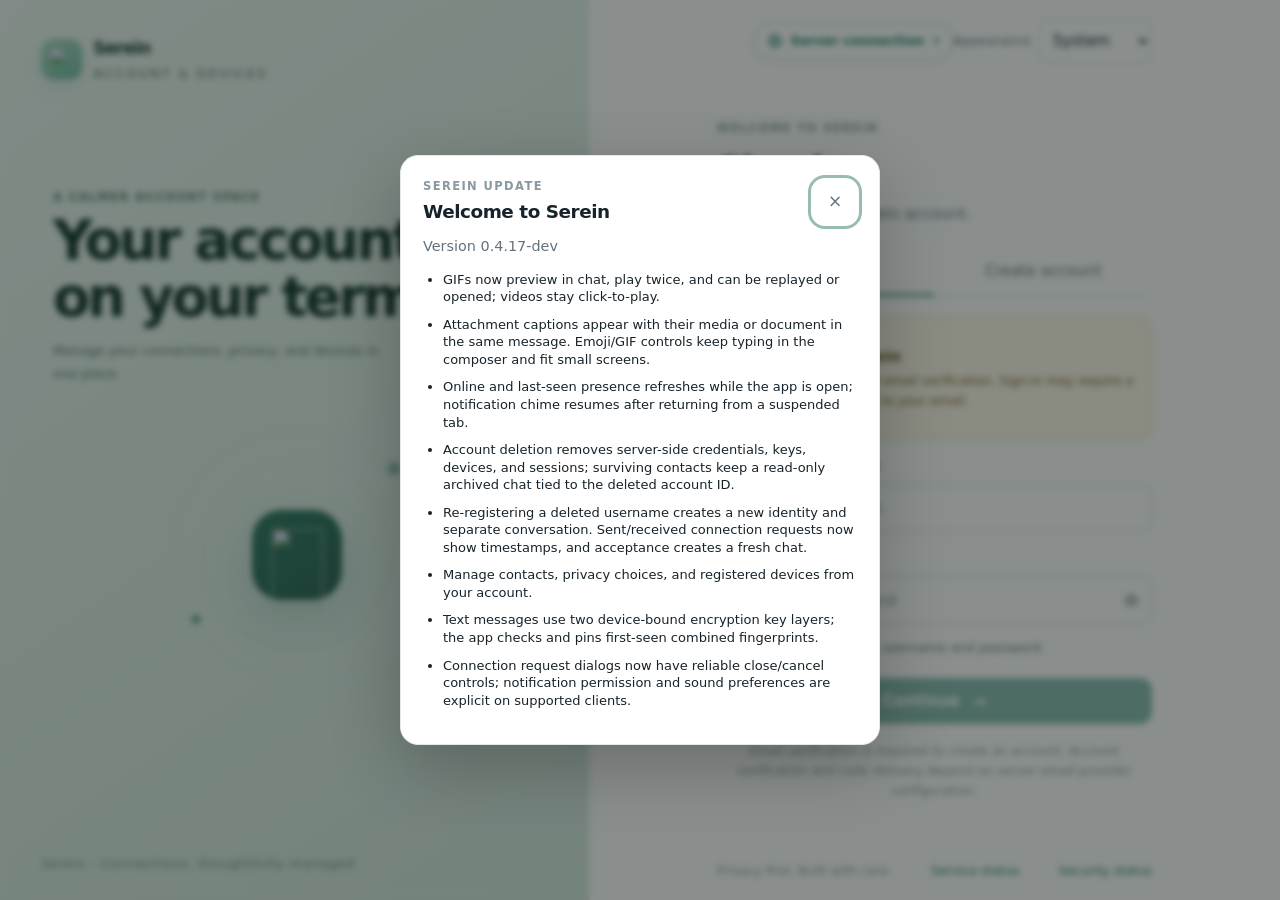
==== commit a4290ad6: "feat: add privacy-aware exact contact lookup, inline GIF & picker parity, profile/presence polish, a" ====
--- a/frontend/web/index.html
+++ b/frontend/web/index.html
@@ -4,7 +4,7 @@
   <meta charset="utf-8"><meta name="viewport" content="width=device-width,initial-scale=1">
   <meta name="theme-color" content="#A8DFC6"><meta name="description" content="Serein account, contact, and device management">
   <link rel="icon" type="image/svg+xml" href="/icons/app-icon.svg"><link rel="apple-touch-icon" sizes="180x180" href="/icons/serein-180.png"><link rel="manifest" href="/manifest.webmanifest">
-  <title>Serein</title><link rel="stylesheet" href="tokens.css?v=0.4.13-dev"><link rel="stylesheet" href="style.css?v=0.4.13-dev"><link rel="stylesheet" href="workspace.css?v=0.4.13-dev"><link rel="stylesheet" href="auth-responsive.css?v=0.4.13-dev"><link rel="stylesheet" href="experience.css?v=0.4.13-dev"><link rel="stylesheet" href="components/session-curtain.css?v=0.4.13-dev">
+  <title>Serein</title><link rel="stylesheet" href="tokens.css?v=0.4.17-dev"><link rel="stylesheet" href="style.css?v=0.4.17-dev"><link rel="stylesheet" href="workspace.css?v=0.4.17-dev"><link rel="stylesheet" href="auth-responsive.css?v=0.4.17-dev"><link rel="stylesheet" href="experience.css?v=0.4.17-dev"><link rel="stylesheet" href="components/session-curtain.css?v=0.4.17-dev">
 </head>
 <body class="auth-visible">
 <div id="sessionCurtain" class="session-curtain hidden" role="status" aria-live="polite" aria-label="Loading Serein" aria-hidden="true" hidden inert>
@@ -61,8 +61,8 @@
 <div id="app" class="app hidden">
   <aside class="sidebar">
     <div class="side-head"><div class="brand-lockup compact" aria-label="Serein"><div class="brand-icon"><img src="/icons/serein-mark.svg" alt=""></div><div><b>Serein</b></div></div><div class="side-head-actions"><button id="connectionOpen" class="icon-btn" title="Server connection" aria-label="Server connection"><svg class="server-icon" viewBox="0 0 24 24" aria-hidden="true"><rect x="3.5" y="4" width="17" height="6.5" rx="2"></rect><rect x="3.5" y="13.5" width="17" height="6.5" rx="2"></rect><path d="M7 7.25h.01M7 16.75h.01M10 7.25h7M10 16.75h7"></path></svg></button><button id="addContact" class="icon-btn" title="Add contact" aria-label="Add contact">＋</button></div></div>
-    <div class="profile-row"><serein-avatar id="avatar" label="A" size="md"></serein-avatar><div class="profile-meta"><b id="meName">Account</b><span><i class="presence-dot"></i> Account ready</span></div><button id="settingsOpen" class="icon-btn" aria-label="Settings">⚙</button></div>
-    <div class="search-wrap"><span>⌕</span><input id="search" placeholder="Search people" aria-label="Search people"></div>
+    <div class="profile-row"><serein-avatar id="avatar" label="A" size="md"></serein-avatar><div class="profile-meta"><b id="meName">Account</b><span><i id="accountPresenceDot" class="presence-dot account-presence-dot"></i><span id="accountPresence" class="account-presence-label">Connecting…</span></span></div><button id="settingsOpen" class="icon-btn" aria-label="Settings">⚙</button></div>
+    <div class="search-wrap"><span>⌕</span><input id="search" placeholder="Search chats or exact username/email" aria-label="Search chats or find a person"></div><div id="contactLookupResults" class="contact-lookup-results" hidden aria-live="polite"></div>
     <div class="filter-row"><button class="filter-chip active" data-filter="all">All</button><button class="filter-chip" data-filter="unread">Unread</button><button class="filter-chip" data-filter="favorites">Favorites</button></div>
     <div class="list-heading"><span class="chats-heading">CHATS <span id="chatsUnreadBadge" class="chats-unread-badge" role="status" aria-live="polite" hidden></span></span><div><button id="requestsOpen" class="text-btn">Requests <span id="requestCount"></span></button><button id="newChat" class="text-btn">New chat</button></div></div>
     <div id="contactList" class="contact-list"></div>
@@ -72,7 +72,7 @@
     <section id="emptyState" class="empty-state"><div class="empty-art"><div class="art-ring ring1"></div><div class="art-ring ring2"></div><div class="art-core"><img class="brand-symbol" src="/icons/serein-symbol.svg" alt=""></div><span class="art-spark spark-1">✦</span><span class="art-spark spark-2">✳</span></div><p class="eyebrow">A QUIETER KIND OF CONNECTION</p><h1>Your conversations,<br>on your terms.</h1><p class="empty-copy">Your account, contacts, devices, and settings are ready. The app checks both public-key layers against their combined fingerprint, pins first-seen device keys locally, and blocks a changed key before sending.</p><button id="emptyAdd" class="btn btn-primary">Add a contact <span>＋</span></button><div class="empty-foot">Web encrypted messaging is enabled · <a href="/security.html">View security details</a></div></section>
     <section id="conversation" class="conversation hidden">
       <header class="chat-header"><button id="mobileBack" class="icon-btn mobile-back" aria-label="Back to chats"><svg viewBox="0 0 24 24" aria-hidden="true"><path d="m14.5 5.5-6.5 6.5 6.5 6.5"></path></svg></button><serein-avatar id="chatAvatar" label="C" size="lg"></serein-avatar><div class="chat-head-meta"><h2 id="chatName">Contact</h2><span id="chatPresence" class="chat-presence">Offline</span><span id="chatState">Encrypted conversation status</span></div><div class="chat-actions"><button id="securityOpen" class="icon-btn security-open" type="button" disabled aria-haspopup="dialog" aria-controls="securityDialog" title="Encryption and device status" aria-label="Encryption and device status"><svg viewBox="0 0 24 24" aria-hidden="true"><rect x="4.5" y="10" width="15" height="11" rx="2"></rect><path d="M7.5 10V7a4.5 4.5 0 0 1 9 0v3M12 14v3"></path></svg></button><button id="chatInfo" class="icon-btn" title="Contact details">ⓘ</button><button id="blockContact" class="icon-btn" title="Block this account" aria-label="Block this account">⊘</button><button id="chatMenu" class="icon-btn favorite-toggle" type="button" title="Add to favorites" aria-label="Add to favorites" aria-pressed="false" disabled>☆</button></div></header>
-      <div id="messageList" class="message-list"><div class="day-separator"><span>START OF CONVERSATION</span></div></div>
+      <div id="messageList" class="message-list"><div class="day-separator"><span>START OF CONVERSATION</span></div></div><button id="jumpToLatest" class="jump-to-latest" type="button" aria-label="Jump to latest messages" title="Jump to latest messages" hidden><svg viewBox="0 0 24 24" aria-hidden="true"><path d="m6 9 6 6 6-6"/></svg></button>
       <section id="attachmentDraft" class="attachment-draft hidden" hidden aria-label="Attachment preview">
         <header class="attachment-draft-head"><button id="attachmentDraftDiscard" class="attachment-draft-close" type="button" aria-label="Discard attached file"><svg viewBox="0 0 24 24" aria-hidden="true"><path d="m6 6 12 12M18 6 6 18"></path></svg></button><div class="attachment-draft-heading"><b id="attachmentDraftName">Selected file</b><span id="attachmentDraftDetails"></span></div><span class="attachment-draft-badge">Encrypted file</span></header>
         <div id="attachmentDraftPreview" class="attachment-draft-preview" aria-live="polite"></div>
@@ -91,7 +91,7 @@
         <section class="settings-section hidden" data-panel="about"><div class="settings-card about-card"><p class="eyebrow">SEREIN</p><h2>About Serein</h2><p class="muted">Your account, devices, and private conversations.</p><div class="detail-row"><span>Version</span><b id="aboutVersion">—</b></div><div class="detail-row"><span>Message status</span><b>Encrypted relay · queue acceptance is not a delivery receipt</b></div><p class="muted about-note">Public-key fingerprints are not private decryption keys. See the security notes for the current protocol and its limitations.</p><a href="/security.html">Security details →</a></div></section>
         <section class="settings-section hidden" data-panel="privacy"><div class="settings-card"><p class="eyebrow">PRIVACY CONTROLS</p><h2>Privacy & security</h2><label class="select-row">Show online status to<select id="presenceVisibility"><option value="contacts">Contacts only</option><option value="nobody">Nobody</option></select></label><div class="setting-line"><div><b>Allow contact requests</b><span>Your outgoing requests show timestamped pending status; eligibility is checked by the server</span></div><button id="allowContactRequests" class="switch" type="button" aria-label="Allow contact requests" aria-pressed="true"></button></div><div class="setting-line"><div><b>Find me by verified email</b><span>You can turn off email-based discovery without affecting your username</span></div><button id="discoverableByEmail" class="switch" type="button" aria-label="Email discoverability" aria-pressed="true"></button></div><div class="setting-line"><div><b>Blocked accounts</b><span>Blocked accounts cannot message or request a connection</span></div><button id="manageBlocks" class="btn btn-small btn-outline" type="button">Manage</button></div></div><div class="settings-card warning-card"><p class="eyebrow">IMPORTANT</p><h2>Security status</h2><p>Web messages use per-device ECDH→HKDF→AES-GCM. The app checks the combined fingerprint of both public-key layers, pins first-seen keys on this device, blocks later key changes and capability downgrades, and adopts supported same-key upgrades. This is first-use pinning, not independent proof of a contact’s identity; a compromised directory could substitute a key on first contact. Native Android and iOS private keys use platform-protected storage. This implementation has not had independent cryptographic review and does not provide forward secrecy or automatic key recovery. Do not use it for high-risk communications.</p><a href="/security.html">View live security progress →</a><br><a href="/status">View service status →</a></div><div class="settings-card danger-zone"><p class="eyebrow">DANGER ZONE</p><h2>Delete account</h2><p>This permanently deletes this account, credentials, devices, keys, sessions, and server-side data. Contacts keep a read-only archived copy of their existing chat under this account’s immutable ID. Your browser’s account-specific local data is removed after confirmation.</p><p class="muted">Exported backup files stored elsewhere cannot be erased by this service. A newly registered account has a new identity and cannot restore or attach the old chat through Serein.</p><button id="deleteAccountOpen" class="btn btn-danger" type="button">Permanently delete account</button></div></section>
         <section class="settings-section hidden" data-panel="devices"><div class="settings-card"><p class="eyebrow">SIGNED-IN DEVICES</p><h2>Devices</h2><p class="muted">Only devices with a live sign-in appear here. Signing out revokes that device session and removes its public-key registration from recipient lists. Online and last-active times are approximate.</p><div id="deviceList"></div><button id="revokeOthers" class="btn btn-danger-outline">Revoke other devices</button><button id="disconnectDevice" class="btn btn-outline">Sign out this device</button><hr><p class="eyebrow">MAIN-DEVICE HISTORY</p><p class="muted">Only the designated main device can send history. A child must request it, and the main device must explicitly sync. Batches are encrypted for that child and relayed for at most 24 hours; the server does not archive history.</p><button id="rotateDeviceKeys" class="btn btn-outline" type="button">Rotate this device’s encryption keys</button><button id="historySyncRequest" class="btn btn-outline" type="button">Request “Sync everything” from main</button><button id="promoteMainDevice" class="btn btn-outline" type="button">Make this device the main device</button><p id="historySyncStatus" class="muted" role="status"></p><div id="historySyncRequests"></div></div></section>
-        <section class="settings-section hidden" data-panel="notifications"><div class="settings-card"><p class="eyebrow">NOTIFICATIONS</p><h2>Notification preferences</h2><p class="muted">System notifications work while a Serein tab is open. If every tab is closed, messages cannot arrive here yet because server-backed Web Push is not configured. Permission is requested only when you choose Enable.</p><div class="setting-line"><div><b>Browser notifications</b><span id="notificationPermissionStatus" role="status" aria-live="polite">Checking browser permission…</span></div><button id="notificationToggle" class="btn btn-small btn-outline" type="button">Enable notifications</button></div><div class="setting-line"><div><b>In-tab sound</b><span>A smooth two-note chime for incoming messages when this chat is not active. Browser and system volume controls also apply.</span></div><button id="notificationSoundToggle" class="switch" type="button" aria-label="Toggle in-tab notification sound" aria-pressed="false"></button></div><button id="notificationSoundPreview" class="btn btn-small btn-outline notification-sound-preview" type="button">Preview sound</button><div class="setting-line"><div><b>Unread badge next to CHATS</b><span>The browser tab title still tracks unread messages when this badge is hidden.</span></div><button id="unreadBadgeToggle" class="switch" type="button" aria-label="Show unread count by CHATS" aria-pressed="true"></button></div></div></section>
+        <section class="settings-section hidden" data-panel="notifications"><div class="settings-card"><p class="eyebrow">NOTIFICATIONS</p><h2>Notification preferences</h2><p class="muted">System notifications work while a Serein tab is open. If every tab is closed, messages cannot arrive here yet because server-backed Web Push is not configured. Permission is requested only when you choose Enable.</p><div class="setting-line"><div><b>Browser notifications</b><span id="notificationPermissionStatus" role="status" aria-live="polite">Checking browser permission…</span></div><button id="notificationToggle" class="btn btn-small btn-outline" type="button">Enable notifications</button></div><div class="setting-line"><div><b>In-tab sound</b><span>A smooth two-note chime for incoming messages when this chat is not open and the Serein tab is visible. Browser audio permissions, device mute, and volume apply; background-tab alerts use browser notifications when enabled.</span></div><button id="notificationSoundToggle" class="switch" type="button" aria-label="Toggle in-tab notification sound" aria-pressed="false"></button></div><button id="notificationSoundPreview" class="btn btn-small btn-outline notification-sound-preview" type="button">Preview sound</button><div class="setting-line"><div><b>Unread badge next to CHATS</b><span>The browser tab title still tracks unread messages when this badge is hidden.</span></div><button id="unreadBadgeToggle" class="switch" type="button" aria-label="Show unread count by CHATS" aria-pressed="true"></button></div></div></section>
         <section class="settings-section hidden" data-panel="appearance"><div class="settings-card"><p class="eyebrow">DISPLAY</p><h2>Appearance</h2><p class="muted">Choose how Serein looks on this device.</p><div class="theme-options"><button class="theme-option" data-theme-choice="system"><span class="theme-preview system-preview"><i></i></span><b>System</b><small>Follow device</small></button><button class="theme-option" data-theme-choice="light"><span class="theme-preview light-preview"><i></i></span><b>Light</b><small>Bright & clear</small></button><button class="theme-option" data-theme-choice="dark"><span class="theme-preview dark-preview"><i></i></span><b>Dark</b><small>Low-light comfort</small></button></div><label class="select-row">Text size<select id="fontScale"><option value="system">System default</option><option value="large">Large</option><option value="extra_large">Extra large</option></select></label><div class="setting-line"><div><b>Reduce motion</b><span>Respect system motion settings</span></div><button id="motionToggle" class="switch" aria-label="Toggle reduce motion"></button></div></div></section>
         <section class="settings-section hidden" data-panel="storage"><div class="settings-card"><p class="eyebrow">LOCAL DATA</p><h2>Storage & data</h2><p class="muted">Create a full snapshot encrypted locally with a random, stable backup-only key. The service stores that key encrypted at rest and releases it only during authenticated backup operations, wrapped to a one-use device key; the service itself can access it. The account ID is binding context only, never secret entropy, and is not written to the cleartext file header. The server does not receive the backup file.</p><div class="backup-actions"><button id="createBackupOpen" class="btn btn-primary" type="button">Create encrypted backup</button><button id="restoreBackupOpen" class="btn btn-outline" type="button">Restore from backup file</button></div><p id="backupStatus" class="connection-status" role="status" aria-live="polite">No backup created in this browser session.</p><div class="backup-note"><b>What is included?</b><span>All locally stored message records and media references. Media files themselves are not currently included. Older backups are not overwritten; each download gets a new timestamped name. New backups restore by signing into the same account. Legacy version 1 files still require the password used when they were created.</span></div><div class="backup-note"><b>Web limitations</b><span>Automatic scheduling, cloud-provider selection, and mobile-assisted history sync are not wired yet. Browser downloads are user-managed; this page cannot promise background backups while closed.</span></div><hr><button id="clearContacts" class="btn btn-danger-outline">Remove all contacts</button></div></section>
         <section class="settings-section hidden" data-panel="connection"><div class="settings-card"><p class="eyebrow">SERVER CONNECTION</p><h2>Choose your Serein server</h2><p class="muted">Enter the HTTPS origin of an account API server you host or trust. The health check reports only sanitized service status. Text messaging uses this server’s HTTPS and WebSocket endpoints; no separate media relay is included.</p><div class="detail-row"><span>Configured origin</span><b id="connectionCurrentOrigin">This site</b></div><div class="detail-row"><span>Last check</span><b id="connectionCurrentStatus">Not checked</b></div><button id="connectionSettingsOpen" class="btn btn-primary" type="button">Manage connection</button></div></section>
@@ -154,9 +154,9 @@
 <dialog id="deleteAccountDialog" class="backup-dialog"><form id="deleteAccountForm"><div class="dialog-head"><div><p class="eyebrow">PERMANENT ACCOUNT DELETION</p><h2>Delete this account?</h2></div><button id="deleteAccountClose" class="icon-btn" type="button" aria-label="Close">×</button></div><p class="muted">This cannot be undone. You will be signed out on every device. Other people keep this conversation as a read-only archived chat; registering the same username later creates a separate identity and conversation.</p><label>Current password<input id="deleteAccountPassword" type="password" autocomplete="current-password" required maxlength="4096"></label><label>Type DELETE to confirm<input id="deleteAccountPhrase" type="text" autocomplete="off" required maxlength="6" pattern="DELETE"></label><p id="deleteAccountStatus" class="connection-status" role="status" aria-live="polite"></p><div class="connection-actions"><button id="deleteAccountCancel" class="btn btn-outline" type="button">Cancel</button><button id="deleteAccountSubmit" class="btn btn-danger" type="submit">Delete account permanently</button></div></form></dialog><dialog id="backupDialog" class="backup-dialog"><form id="backupForm"><div class="dialog-head"><div><p class="eyebrow">PRIVATE LOCAL BACKUP</p><h2 id="backupDialogTitle">Create encrypted backup</h2></div><button id="backupDialogClose" class="icon-btn" type="button" aria-label="Close">×</button></div><p id="backupDialogDescription" class="muted">The backup is compressed, encrypted on this device, and bound to the signed-in account.</p><label id="backupFileLabel" class="hidden">Select a Serein backup file<input id="backupFileInput" type="file" accept=".srbk,application/vnd.serein.backup"></label><label id="backupLegacyPasswordLabel" class="hidden">Legacy backup password<input id="backupPassword" type="password" autocomplete="off" maxlength="1024"></label><p id="backupDialogWarning" class="muted backup-warning">New backups use an automatically generated random key stored per account in the database, bound to the account ID and username, then wrapped to a one-use device key. The service can access it; no separate Replit secret is required. v1 and v2 snapshots remain readable.</p><p id="backupDialogStatus" class="connection-status" role="status" aria-live="polite"></p><div class="connection-actions"><button id="backupDialogCancel" class="btn btn-outline" type="button">Cancel</button><button id="backupDialogSubmit" class="btn btn-primary" type="submit">Create and download</button></div></form></dialog>
 <dialog id="connectionDialog"><form id="connectionForm" method="dialog"><div class="dialog-head"><div><p class="eyebrow">SERVER CONNECTION</p><h2>Connect to a server</h2></div><button id="connectionClose" class="icon-btn" type="button" aria-label="Close">×</button></div><p class="muted">Enter the HTTPS origin of a Serein account API server you host or trust. A connection check reports only sanitized service health. Web servers must allow this page’s exact origin. Text messaging uses the server’s HTTPS and WebSocket endpoints.</p><label>Server origin<input id="connectionUrl" type="url" autocomplete="url" placeholder="https://serein.example.com" required></label><p id="connectionStatus" class="connection-status" role="status" aria-live="polite">Not checked</p><div class="connection-actions"><button id="checkConnection" class="btn btn-outline" type="button">Check connection</button><button id="saveConnection" class="btn btn-primary" type="submit">Save server</button></div></form></dialog>
 <dialog id="whatsNewDialog"><div class="dialog-head"><div><p class="eyebrow">SEREIN UPDATE</p><h2 id="whatsNewTitle">Welcome to Serein</h2></div><button id="whatsNewClose" class="icon-btn" type="button" aria-label="Close">×</button></div><p id="whatsNewVersion" class="muted"></p><ul id="whatsNewItems" class="whats-new-list"></ul></dialog>
-<dialog id="contactDialog" aria-labelledby="contactDialogTitle"><form id="contactForm"><div class="dialog-head"><div><p class="eyebrow">ADDRESS BOOK</p><h2 id="contactDialogTitle">Request a connection</h2></div><button id="contactClose" class="icon-btn" type="button" aria-label="Close request dialog">×</button></div><p class="muted">Send a private request by username or verified email. The other person must accept before either of you appears in the other's contacts. The API gives the same response whether an address is eligible.</p><label>Username or email<input id="contactUsername" maxlength="254" required autocomplete="off" placeholder="username or person@example.com"></label><p id="contactRequestStatus" class="connection-status" role="status" aria-live="polite"></p><div class="connection-actions"><button id="contactCancel" class="btn btn-outline" type="button">Cancel</button><button class="btn btn-primary" type="submit">Send request</button></div></form></dialog>
+<dialog id="contactDialog" aria-labelledby="contactDialogTitle"><form id="contactForm"><div class="dialog-head"><div><p class="eyebrow">FIND SOMEONE</p><h2 id="contactDialogTitle">New chat</h2></div><button id="contactClose" class="icon-btn" type="button" aria-label="Close new chat">×</button></div><p class="muted">Enter an exact @username or verified email address. Email lookup appears only when that person allows it. You’ll see a profile before sending a request; chats open after the request is accepted.</p><label>Exact username or verified email<input id="contactUsername" maxlength="254" required autocomplete="off" placeholder="@username or name@example.com"></label><div id="contactLookupDialogResult" class="contact-lookup-results dialog-lookup-results" hidden aria-live="polite"></div><p id="contactRequestStatus" class="connection-status" role="status" aria-live="polite"></p><div class="connection-actions"><button id="contactCancel" class="btn btn-outline" type="button">Cancel</button><button id="contactSubmit" class="btn btn-primary" type="submit" disabled>Find profile</button></div></form></dialog>
 <dialog id="requestDialog"><div class="dialog-head"><div><p class="eyebrow">CONNECTIONS</p><h2>Contact requests</h2></div><button id="requestClose" class="icon-btn" type="button" aria-label="Close requests">×</button></div><p class="muted">Only requests addressed to your account can be accepted. Ignoring or declining does not notify the sender.</p><div id="requestList" class="request-list"></div></dialog>
 <dialog id="blockDialog"><div class="dialog-head"><div><p class="eyebrow">PRIVACY</p><h2>Blocked accounts</h2></div><button id="blockClose" class="icon-btn" type="button" aria-label="Close blocked accounts">×</button></div><p class="muted">Blocking removes the contact link for both accounts and stops requests, message delivery, and transfers. Existing server ciphertext history is retained.</p><div id="blockList" class="request-list"></div></dialog>
 
-<script src="components/serein-ui.js?v=0.4.13-dev"></script><script src="components/session-curtain.js?v=0.4.13-dev"></script><script src="components/confirm-dialog.js?v=0.4.13-dev"></script><script src="config.js?v=0.4.13-dev"></script><script src="core-bridge.js?v=0.4.13-dev"></script><script src="device-crypto.js?v=0.4.13-dev"></script><script src="layered-ratchet.js?v=0.4.13-dev"></script><script src="backup-crypto.js?v=0.4.13-dev"></script><script src="message-limits.js?v=0.4.13-dev"></script><script src="history-sync.js?v=0.4.13-dev"></script><script src="session-restore.js?v=0.4.13-dev"></script><script src="gif-picker.js?v=0.4.13-dev"></script><script src="media-playback.js?v=0.4.13-dev"></script><script src="app.js?v=0.4.13-dev"></script>
+<script src="components/serein-ui.js?v=0.4.17-dev"></script><script src="components/session-curtain.js?v=0.4.17-dev"></script><script src="components/confirm-dialog.js?v=0.4.17-dev"></script><script src="config.js?v=0.4.17-dev"></script><script src="core-bridge.js?v=0.4.17-dev"></script><script src="device-crypto.js?v=0.4.17-dev"></script><script src="layered-ratchet.js?v=0.4.17-dev"></script><script src="backup-crypto.js?v=0.4.17-dev"></script><script src="message-limits.js?v=0.4.17-dev"></script><script src="history-sync.js?v=0.4.17-dev"></script><script src="session-restore.js?v=0.4.17-dev"></script><script src="gif-picker.js?v=0.4.17-dev"></script><script src="media-playback.js?v=0.4.17-dev"></script><script src="app.js?v=0.4.17-dev"></script>
 </body></html>
--- a/frontend/web/experience.css
+++ b/frontend/web/experience.css
@@ -345,8 +345,9 @@
 }
 .emoji-search-wrap input::placeholder, .gif-search-wrap input::placeholder { color: var(--workspace-muted); opacity: .8; }
 .emoji-categories, .gif-categories {
-  display: flex; justify-content: center; align-items: center; flex-wrap: wrap; gap: 7px;
-  max-height: 88px; overflow-y: auto; padding: 12px 2px 10px; scrollbar-width: thin;
+  display: flex; justify-content: flex-start; align-items: center; flex-wrap: nowrap; gap: 7px;
+  width: 100%; max-height: none; overflow-x: auto; overflow-y: hidden; padding: 12px 2px 10px;
+  scrollbar-width: thin; overscroll-behavior-x: auto; -webkit-overflow-scrolling: touch;
 }
 .picker-chip {
   display: inline-flex; min-height: var(--component-chip-height, 36px); flex: 0 0 auto;
@@ -847,23 +848,23 @@
 .emoji-search-row .emoji-search-wrap { min-width: 0; flex: 1; }
 .emoji-backspace { display: grid; width: 42px; min-width: 42px; height: 40px; place-items: center; border: 1px solid var(--workspace-border, var(--border)); border-radius: 11px; background: var(--workspace-surface-soft, var(--surface-2)); color: var(--workspace-ink, var(--text)); font-size: 1.18rem; font-weight: 700; }
 .emoji-backspace:hover, .emoji-backspace:focus-visible { border-color: var(--workspace-accent, var(--accent)); color: var(--workspace-accent, var(--accent)); }
-/* Clamp the picker to the current viewport; keep meaningful chat visible on short and narrow screens. */
+/* Preserve the established conversation-centered modal while bounding it to short and narrow viewports. */
 .conversation { position: relative; }
-.emoji-picker { left: max(8px, calc((100% - 900px) / 2)); right: auto; bottom: calc(78px + env(safe-area-inset-bottom)); width: min(440px, calc(100% - 24px)); max-height: min(58dvh, 520px, calc(100dvh - 128px)); overflow: hidden; }
-.emoji-panel, .gif-panel { min-height: 0; max-height: min(52dvh, 460px, calc(100dvh - 190px)); overflow: auto; overscroll-behavior: contain; }
+.emoji-picker { top: 50%; left: 50%; right: auto; bottom: auto; width: min(440px, calc(100% - 24px)); max-height: min(58dvh, 520px, calc(100dvh - 128px)); overflow: hidden; transform: translate(-50%, -50%); }
+.emoji-panel, .gif-panel { min-height: 0; max-height: min(52dvh, 460px, calc(100dvh - 190px)); overflow: auto; overscroll-behavior: auto; }
 .emoji-search-wrap { min-width: 0; display: flex; align-items: center; gap: 8px; }
 .emoji-search-wrap input { min-width: 0; width: 100%; }
 .emoji-categories, .gif-categories { max-height: min(12dvh, 88px); overflow: auto; }
-.emoji-grid, .gif-results { max-height: min(28dvh, 230px); overflow: auto; overscroll-behavior: contain; }
+.emoji-grid, .gif-results { max-height: min(28dvh, 230px); overflow: auto; overscroll-behavior: auto; }
 @media (max-width: 680px) {
-  .emoji-picker { left: 8px; right: 8px; bottom: calc(70px + env(safe-area-inset-bottom)); width: auto; max-height: min(54dvh, 430px, calc(100dvh - 118px - env(safe-area-inset-bottom))); border-radius: 16px; }
+  .emoji-picker { top: 50%; left: 50%; right: auto; bottom: auto; width: calc(100% - 18px); max-height: min(54dvh, 430px, calc(100dvh - 118px - env(safe-area-inset-bottom))); border-radius: 16px; transform: translate(-50%, -50%); }
   .emoji-panel, .gif-panel { max-height: min(48dvh, 360px, calc(100dvh - 190px - env(safe-area-inset-bottom))); padding: 10px; }
   .emoji-grid, .gif-results { max-height: min(24dvh, 190px); }
   .chat-media-preview { width: min(100%, 320px); max-height: 240px; }
   .chat-media-content, .chat-gif-frame { max-height: 240px; }
 }
 @media (max-width: 370px) {
-  .emoji-picker { left: 6px; right: 6px; bottom: calc(64px + env(safe-area-inset-bottom)); max-height: min(48dvh, 350px, calc(100dvh - 108px - env(safe-area-inset-bottom))); padding: 8px; }
+  .emoji-picker { top: 50%; left: 50%; right: auto; bottom: auto; width: calc(100% - 12px); max-height: min(48dvh, 350px, calc(100dvh - 108px - env(safe-area-inset-bottom))); padding: 8px; transform: translate(-50%, -50%); }
   .emoji-picker-head { gap: 5px; padding: 8px; }
   .emoji-picker-intro span { display: none; }
   .emoji-panel, .gif-panel { max-height: min(43dvh, 290px, calc(100dvh - 175px - env(safe-area-inset-bottom))); padding: 8px; }
@@ -878,3 +879,51 @@
 @media (prefers-reduced-motion: reduce) {
   .chat-media-preview, .emoji-backspace { transition: none !important; }
 }
+
+/* Desktop web gets a roomier picker while remaining bounded by its conversation pane. */
+@media (min-width: 681px) {
+  .emoji-picker {
+    width: min(560px, calc(100% - 24px));
+    min-width: min(480px, calc(100% - 24px));
+    max-width: calc(100% - 24px);
+  }
+}
+
+
+/* Picker content scales with its actual available panel width; category rows scroll without trapping the page. */
+.emoji-picker { container-type: inline-size; }
+@container (max-width: 480px) {
+  .emoji-picker-head { gap: clamp(6px, 2.5cqi, 14px); padding: clamp(8px, 3cqi, 15px); }
+  .emoji-picker-intro b { font-size: clamp(.82rem, 3.3cqi, .97rem); }
+  .emoji-picker-intro span { font-size: clamp(.65rem, 2.65cqi, .76rem); }
+  .picker-tabs button { min-width: 0; padding-inline: clamp(8px, 3cqi, 15px); font-size: clamp(.72rem, 2.85cqi, .82rem); }
+  .emoji-picker-close { width: clamp(34px, 9cqi, 40px); height: clamp(34px, 9cqi, 40px); font-size: clamp(18px, 5cqi, 22px); }
+  .emoji-panel, .gif-panel { padding: clamp(8px, 2.7cqi, 14px); }
+  .picker-chip { min-height: clamp(30px, 8cqi, 36px); padding-inline: clamp(8px, 2.7cqi, 14px); font-size: clamp(.68rem, 2.65cqi, .78rem); }
+  .emoji-choice { min-height: clamp(36px, 9.2cqi, 44px); font-size: clamp(22px, 5.6cqi, 27px); }
+  .emoji-categories, .gif-categories { flex-wrap: nowrap; justify-content: flex-start; max-height: none; overflow-x: auto; overflow-y: hidden; overscroll-behavior-x: auto; }
+}
+.jump-to-latest { position: absolute; z-index: 12; top: 50%; left: 50%; display: grid; width: clamp(42px, 4vw, 50px); height: clamp(42px, 4vw, 50px); place-items: center; border: 1px solid color-mix(in srgb, var(--workspace-accent) 28%, var(--workspace-border)); border-radius: 50%; background: color-mix(in srgb, var(--workspace-surface) 94%, transparent); color: var(--workspace-accent); box-shadow: 0 5px 18px #06140f30; transform: translate(-50%, -50%); backdrop-filter: blur(8px); }
+.jump-to-latest[hidden] { display: none !important; }
+.jump-to-latest svg { width: 22px; height: 22px; fill: none; stroke: currentColor; stroke-width: 2.4; stroke-linecap: round; stroke-linejoin: round; }
+.jump-to-latest:hover { background: var(--workspace-accent); color: var(--workspace-accent-text, #fff); }
+.profile-view-all-arrow { display: grid; width: 100%; height: 100%; place-items: center; color: var(--workspace-accent); font-size: clamp(36px, 5vw, 54px); font-weight: 850; line-height: 1; }
+@media (prefers-reduced-motion: reduce) { .jump-to-latest { scroll-behavior: auto; } }
+
+/* Sidebar account status reflects the authenticated relay connection rather than readiness copy. */
+.profile-meta .account-presence-label { display: inline-block; margin-top: 0; font-size: .78rem; }
+.profile-meta .account-presence-dot.is-offline { background: var(--workspace-muted, #83928b); }
+.profile-meta .account-presence-dot.is-online { background: #57b58e; }
+.contact-lookup-results { display: grid; gap: 7px; margin: 6px 12px 10px; }
+.contact-lookup-hint { margin: 3px 5px; color: var(--workspace-muted); font-size: .76rem; line-height: 1.45; }
+.contact-lookup-card { display: flex; align-items: center; gap: 10px; min-width: 0; padding: 9px; border: 1px solid var(--workspace-border); border-radius: 13px; background: var(--workspace-surface); box-shadow: 0 3px 12px rgb(20 45 34 / 5%); }
+.contact-lookup-card .serein-avatar { flex: 0 0 auto; }
+.contact-lookup-info { display: grid; min-width: 0; flex: 1; gap: 3px; }
+.contact-lookup-info b, .contact-lookup-info span { overflow: hidden; text-overflow: ellipsis; white-space: nowrap; }
+.contact-lookup-info b { color: var(--workspace-ink); font-size: .9rem; }
+.contact-lookup-info span { color: var(--workspace-muted); font-size: .76rem; }
+.contact-lookup-action { display: inline-flex; align-items: center; justify-content: center; gap: 6px; min-height: 38px; flex: 0 0 auto; padding: 0 10px; border: 0; border-radius: 11px; background: var(--workspace-accent); color: var(--workspace-accent-text, #fff); font: inherit; font-size: .78rem; font-weight: 720; }
+.contact-lookup-action svg { width: 17px; height: 17px; fill: none; stroke: currentColor; stroke-width: 2; stroke-linecap: round; stroke-linejoin: round; }
+.contact-lookup-action:disabled { background: var(--workspace-surface-2); color: var(--workspace-muted); cursor: default; }
+.dialog-lookup-results { margin: 8px 0 12px; }
+@media (max-width: 680px) { .contact-lookup-card { gap: 8px; padding: 8px; } .contact-lookup-action { padding-inline: 8px; } }
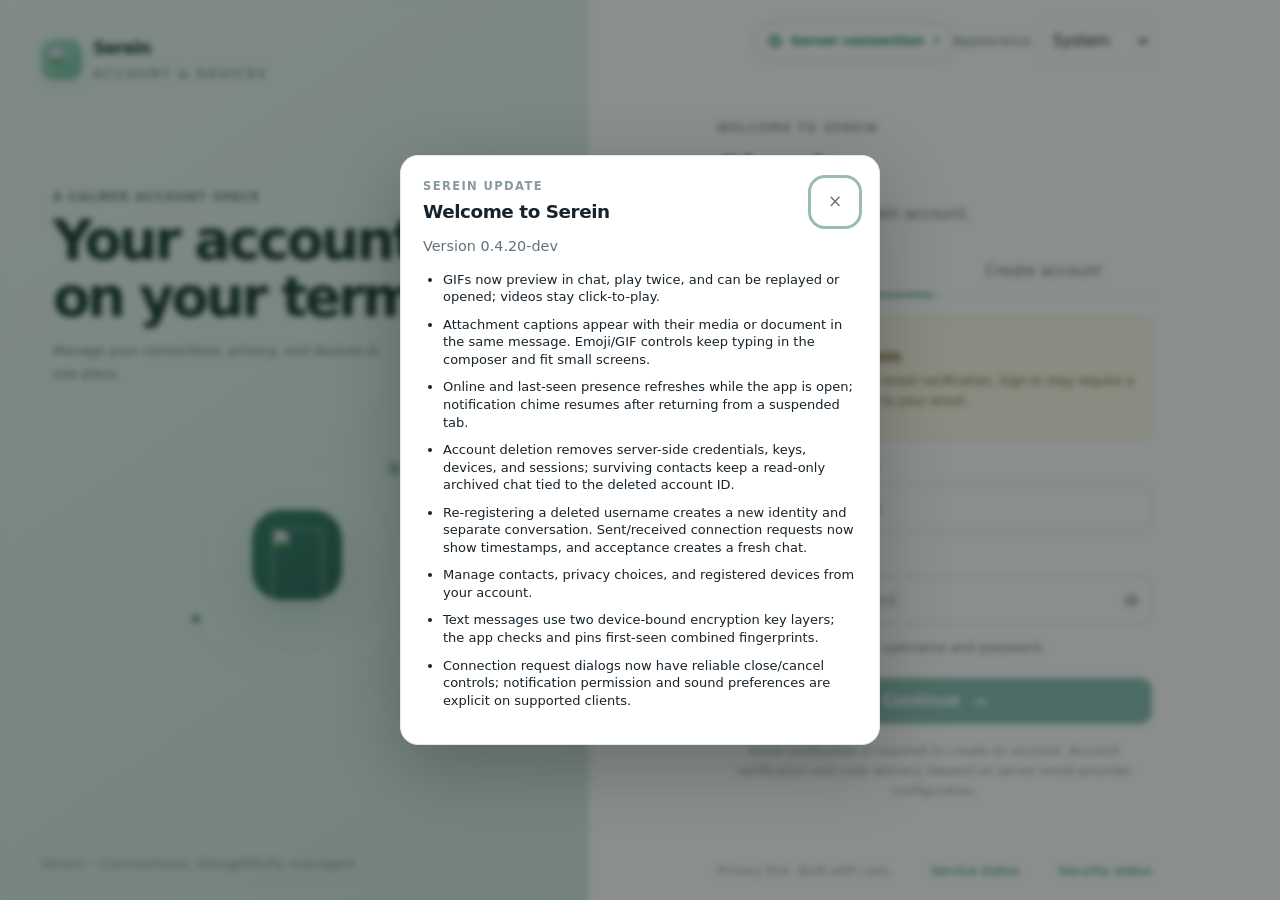
==== commit 60bdf10b: "feat: add message deletion tombstones across platforms, selection UI, and bump version to 0.4.20-dev" ====
--- a/frontend/web/index.html
+++ b/frontend/web/index.html
@@ -4,7 +4,7 @@
   <meta charset="utf-8"><meta name="viewport" content="width=device-width,initial-scale=1">
   <meta name="theme-color" content="#A8DFC6"><meta name="description" content="Serein account, contact, and device management">
   <link rel="icon" type="image/svg+xml" href="/icons/app-icon.svg"><link rel="apple-touch-icon" sizes="180x180" href="/icons/serein-180.png"><link rel="manifest" href="/manifest.webmanifest">
-  <title>Serein</title><link rel="stylesheet" href="tokens.css?v=0.4.17-dev"><link rel="stylesheet" href="style.css?v=0.4.17-dev"><link rel="stylesheet" href="workspace.css?v=0.4.17-dev"><link rel="stylesheet" href="auth-responsive.css?v=0.4.17-dev"><link rel="stylesheet" href="experience.css?v=0.4.17-dev"><link rel="stylesheet" href="components/session-curtain.css?v=0.4.17-dev">
+  <title>Serein</title><link rel="stylesheet" href="tokens.css?v=0.4.20-dev"><link rel="stylesheet" href="style.css?v=0.4.20-dev"><link rel="stylesheet" href="workspace.css?v=0.4.20-dev"><link rel="stylesheet" href="auth-responsive.css?v=0.4.20-dev"><link rel="stylesheet" href="experience.css?v=0.4.20-dev"><link rel="stylesheet" href="components/session-curtain.css?v=0.4.20-dev">
 </head>
 <body class="auth-visible">
 <div id="sessionCurtain" class="session-curtain hidden" role="status" aria-live="polite" aria-label="Loading Serein" aria-hidden="true" hidden inert>
@@ -72,6 +72,7 @@
     <section id="emptyState" class="empty-state"><div class="empty-art"><div class="art-ring ring1"></div><div class="art-ring ring2"></div><div class="art-core"><img class="brand-symbol" src="/icons/serein-symbol.svg" alt=""></div><span class="art-spark spark-1">✦</span><span class="art-spark spark-2">✳</span></div><p class="eyebrow">A QUIETER KIND OF CONNECTION</p><h1>Your conversations,<br>on your terms.</h1><p class="empty-copy">Your account, contacts, devices, and settings are ready. The app checks both public-key layers against their combined fingerprint, pins first-seen device keys locally, and blocks a changed key before sending.</p><button id="emptyAdd" class="btn btn-primary">Add a contact <span>＋</span></button><div class="empty-foot">Web encrypted messaging is enabled · <a href="/security.html">View security details</a></div></section>
     <section id="conversation" class="conversation hidden">
       <header class="chat-header"><button id="mobileBack" class="icon-btn mobile-back" aria-label="Back to chats"><svg viewBox="0 0 24 24" aria-hidden="true"><path d="m14.5 5.5-6.5 6.5 6.5 6.5"></path></svg></button><serein-avatar id="chatAvatar" label="C" size="lg"></serein-avatar><div class="chat-head-meta"><h2 id="chatName">Contact</h2><span id="chatPresence" class="chat-presence">Offline</span><span id="chatState">Encrypted conversation status</span></div><div class="chat-actions"><button id="securityOpen" class="icon-btn security-open" type="button" disabled aria-haspopup="dialog" aria-controls="securityDialog" title="Encryption and device status" aria-label="Encryption and device status"><svg viewBox="0 0 24 24" aria-hidden="true"><rect x="4.5" y="10" width="15" height="11" rx="2"></rect><path d="M7.5 10V7a4.5 4.5 0 0 1 9 0v3M12 14v3"></path></svg></button><button id="chatInfo" class="icon-btn" title="Contact details">ⓘ</button><button id="blockContact" class="icon-btn" title="Block this account" aria-label="Block this account">⊘</button><button id="chatMenu" class="icon-btn favorite-toggle" type="button" title="Add to favorites" aria-label="Add to favorites" aria-pressed="false" disabled>☆</button></div></header>
+      <div id="messageSelectionBar" class="message-selection-bar" role="toolbar" aria-label="Selected message actions" hidden><span id="messageSelectionCount" aria-live="polite">0 selected</span><button id="messageSelectionCancel" type="button">Cancel</button><button id="messageSelectionDelete" type="button" class="danger">Delete</button></div>
       <div id="messageList" class="message-list"><div class="day-separator"><span>START OF CONVERSATION</span></div></div><button id="jumpToLatest" class="jump-to-latest" type="button" aria-label="Jump to latest messages" title="Jump to latest messages" hidden><svg viewBox="0 0 24 24" aria-hidden="true"><path d="m6 9 6 6 6-6"/></svg></button>
       <section id="attachmentDraft" class="attachment-draft hidden" hidden aria-label="Attachment preview">
         <header class="attachment-draft-head"><button id="attachmentDraftDiscard" class="attachment-draft-close" type="button" aria-label="Discard attached file"><svg viewBox="0 0 24 24" aria-hidden="true"><path d="m6 6 12 12M18 6 6 18"></path></svg></button><div class="attachment-draft-heading"><b id="attachmentDraftName">Selected file</b><span id="attachmentDraftDetails"></span></div><span class="attachment-draft-badge">Encrypted file</span></header>
@@ -83,6 +84,7 @@
         <div id="emojiPanel" class="emoji-panel" role="tabpanel" aria-labelledby="emojiTab"><div class="emoji-search-row"><label class="emoji-search-wrap"><span aria-hidden="true">⌕</span><input id="emojiSearch" type="search" autocomplete="off" maxlength="48" placeholder="Search emoji…" aria-label="Search emoji"></label><button id="emojiBackspace" class="emoji-backspace" type="button" aria-label="Delete previous character from message" aria-controls="messageInput" title="Delete previous character">⌫</button></div><div id="emojiCategories" class="emoji-categories" role="group" aria-label="Emoji categories"></div><div id="emojiGrid" class="emoji-grid" role="group" aria-label="Emoji choices"></div><p id="emojiEmpty" class="emoji-empty" hidden>No matching emoji. Try another word.</p><p class="emoji-help">Emoji are inserted as text in your message.</p></div>
         <div id="gifPanel" class="gif-panel" role="tabpanel" aria-labelledby="gifTab" hidden><div class="gif-search" role="search"><label class="gif-search-wrap"><span aria-hidden="true">⌕</span><input id="gifSearch" type="search" autocomplete="off" maxlength="80" placeholder="Search GIFs, e.g. happy…" aria-label="Search GIFs"></label><button id="gifSearchButton" class="gif-search-button" type="button" aria-label="Search GIFs">Search</button><button id="gifSearchClear" class="gif-search-clear" type="button" aria-label="Clear GIF search">×</button></div><div id="gifCategories" class="gif-categories" role="group" aria-label="GIF categories"></div><div id="gifResults" class="gif-results" tabindex="0" aria-label="GIF results"></div><button id="gifLoadMore" class="gif-load-more hidden" type="button">Load more GIFs</button><p id="gifStatus" class="gif-status" role="status" aria-live="polite">Opening the GIF picker loads a few featured GIFs from nekos.best.</p><p class="gif-provider-note">GIFs provided by nekos.best. Search terms and request metadata go to that provider. Selected GIFs are encrypted through Serein before sending.</p></div>
       </section><form id="messageForm" class="composer"><div class="composer-actions"><button type="button" id="emojiToggle" class="composer-tool emoji-toggle" title="Open emoji and GIF picker" aria-label="Open emoji and GIF picker" aria-expanded="false" aria-controls="emojiPicker" aria-haspopup="dialog"><svg viewBox="0 0 24 24" aria-hidden="true"><circle cx="12" cy="12" r="9"></circle><path d="M8.5 14.5s1.3 2 3.5 2 3.5-2 3.5-2M9 9.5h.01M15 9.5h.01"></path></svg></button><button type="button" id="attachBtn" class="composer-tool" title="Send an encrypted file" aria-label="Send an encrypted file"><svg viewBox="0 0 24 24" aria-hidden="true"><path d="m20.5 11.5-8.2 8.2a5.2 5.2 0 0 1-7.4-7.4l9.2-9.2a3.5 3.5 0 0 1 5 5l-9.2 9.2a1.8 1.8 0 0 1-2.6-2.6l8.2-8.2"></path></svg></button></div><input type="file" id="filePicker" hidden><textarea id="messageInput" rows="1" placeholder="Write a message…" aria-label="Message, up to 4000 characters" aria-describedby="composerNote" disabled></textarea><div class="composer-tail"><output id="charCount" class="char-count" hidden aria-live="off"></output><button class="send-btn" id="sendButton" type="submit" disabled aria-label="Send message"><svg viewBox="0 0 24 24" aria-hidden="true"><path d="M5 12h14M13 6l6 6-6 6"></path></svg></button></div></form><div id="composerNote" class="composer-note">Messages are encrypted for each available device. The app checks and pins device keys automatically; a changed key is blocked. 4,000-character limit.</div>
+      <dialog id="messageDeleteDialog" class="confirm-dialog"><form method="dialog"><div class="confirm-icon danger-icon">!</div><h2>Delete selected messages</h2><p>Choose whether to remove the selection from your devices or from both participants’ Serein-managed copies.</p><div class="confirm-actions"><button id="messageDeleteMe" type="button" class="btn btn-danger-outline">Delete for me</button><button id="messageDeleteEveryone" type="button" class="btn btn-danger hidden" hidden>Delete for everyone</button><button type="submit" class="btn btn-outline">Cancel</button></div></form></dialog>
     </section>
     <section id="settings" class="settings-view hidden"><header class="settings-head"><button id="settingsBack" class="icon-btn">←</button><div><p class="eyebrow">PERSONALISE SEREIN</p><h1>Settings</h1></div></header>
       <div class="settings-layout"><nav class="settings-nav" aria-label="Settings sections"><button class="selected" data-section="profile">Profile</button><button data-section="about">About</button><button data-section="privacy">Privacy & security</button><button data-section="devices">Devices</button><button data-section="notifications">Notifications</button><button data-section="appearance">Appearance</button><button data-section="storage">Storage</button><button data-section="connection">Connection</button></nav>
@@ -158,5 +160,5 @@
 <dialog id="requestDialog"><div class="dialog-head"><div><p class="eyebrow">CONNECTIONS</p><h2>Contact requests</h2></div><button id="requestClose" class="icon-btn" type="button" aria-label="Close requests">×</button></div><p class="muted">Only requests addressed to your account can be accepted. Ignoring or declining does not notify the sender.</p><div id="requestList" class="request-list"></div></dialog>
 <dialog id="blockDialog"><div class="dialog-head"><div><p class="eyebrow">PRIVACY</p><h2>Blocked accounts</h2></div><button id="blockClose" class="icon-btn" type="button" aria-label="Close blocked accounts">×</button></div><p class="muted">Blocking removes the contact link for both accounts and stops requests, message delivery, and transfers. Existing server ciphertext history is retained.</p><div id="blockList" class="request-list"></div></dialog>
 
-<script src="components/serein-ui.js?v=0.4.17-dev"></script><script src="components/session-curtain.js?v=0.4.17-dev"></script><script src="components/confirm-dialog.js?v=0.4.17-dev"></script><script src="config.js?v=0.4.17-dev"></script><script src="core-bridge.js?v=0.4.17-dev"></script><script src="device-crypto.js?v=0.4.17-dev"></script><script src="layered-ratchet.js?v=0.4.17-dev"></script><script src="backup-crypto.js?v=0.4.17-dev"></script><script src="message-limits.js?v=0.4.17-dev"></script><script src="history-sync.js?v=0.4.17-dev"></script><script src="session-restore.js?v=0.4.17-dev"></script><script src="gif-picker.js?v=0.4.17-dev"></script><script src="media-playback.js?v=0.4.17-dev"></script><script src="app.js?v=0.4.17-dev"></script>
+<script src="components/serein-ui.js?v=0.4.20-dev"></script><script src="components/session-curtain.js?v=0.4.20-dev"></script><script src="components/confirm-dialog.js?v=0.4.20-dev"></script><script src="config.js?v=0.4.20-dev"></script><script src="core-bridge.js?v=0.4.20-dev"></script><script src="device-crypto.js?v=0.4.20-dev"></script><script src="layered-ratchet.js?v=0.4.20-dev"></script><script src="backup-crypto.js?v=0.4.20-dev"></script><script src="message-limits.js?v=0.4.20-dev"></script><script src="history-sync.js?v=0.4.20-dev"></script><script src="session-restore.js?v=0.4.20-dev"></script><script src="gif-picker.js?v=0.4.20-dev"></script><script src="media-playback.js?v=0.4.20-dev"></script><script src="app.js?v=0.4.20-dev"></script>
 </body></html>
--- a/frontend/web/experience.css
+++ b/frontend/web/experience.css
@@ -883,9 +883,9 @@
 /* Desktop web gets a roomier picker while remaining bounded by its conversation pane. */
 @media (min-width: 681px) {
   .emoji-picker {
-    width: min(560px, calc(100% - 24px));
-    min-width: min(480px, calc(100% - 24px));
-    max-width: calc(100% - 24px);
+    width: min(570px, calc(100% - 14px));
+    min-width: min(490px, calc(100% - 14px));
+    max-width: calc(100% - 14px);
   }
 }
 
@@ -927,3 +927,87 @@
 .contact-lookup-action:disabled { background: var(--workspace-surface-2); color: var(--workspace-muted); cursor: default; }
 .dialog-lookup-results { margin: 8px 0 12px; }
 @media (max-width: 680px) { .contact-lookup-card { gap: 8px; padding: 8px; } .contact-lookup-action { padding-inline: 8px; } }
+
+
+/* Keep desktop reactions attached to the composer instead of floating at chat-center. */
+@media (min-width: 681px) {
+  .emoji-picker {
+    top: auto;
+    bottom: calc(108px + env(safe-area-inset-bottom));
+    max-height: min(52dvh, 520px, calc(100dvh - 230px));
+    transform: translateX(-50%);
+    animation: picker-rise-from-composer 170ms var(--ui-ease) both;
+  }
+  .emoji-picker.is-closing { animation: picker-close-to-composer 135ms ease-in both; }
+}
+@keyframes picker-rise-from-composer {
+  from { opacity: 0; transform: translate(-50%, 8px) scale(.985); }
+  to { opacity: 1; transform: translate(-50%, 0) scale(1); }
+}
+@keyframes picker-close-to-composer {
+  from { opacity: 1; transform: translate(-50%, 0) scale(1); }
+  to { opacity: 0; transform: translate(-50%, 8px) scale(.985); }
+}
+
+/* Override legacy generic GIF button sizing so Search and Clear are aligned controls. */
+.gif-search { min-width: 0; gap: 8px; }
+.gif-search .gif-search-wrap { min-width: 0; height: 44px; flex: 1 1 auto; }
+.gif-search .gif-search-button {
+  display: inline-flex;
+  width: auto;
+  min-width: 78px;
+  height: 44px;
+  min-height: 44px;
+  flex: 0 0 auto;
+  align-items: center;
+  justify-content: center;
+  padding: 0 14px;
+  border: 1px solid var(--workspace-accent);
+  border-radius: 12px;
+  background: var(--workspace-accent);
+  color: var(--workspace-accent-text, #fff);
+  font: inherit;
+  font-size: .82rem;
+  font-weight: 700;
+  line-height: 1;
+  white-space: nowrap;
+}
+.gif-search .gif-search-button:hover { filter: brightness(1.06); }
+.gif-search .gif-search-button:focus-visible { outline: 3px solid color-mix(in srgb, var(--workspace-accent) 45%, transparent); outline-offset: 2px; }
+.gif-search .gif-search-clear {
+  width: 44px;
+  min-width: 44px;
+  height: 44px;
+  min-height: 44px;
+  flex: 0 0 44px;
+  padding: 0;
+  border: 1px solid var(--workspace-border);
+  border-radius: 12px;
+  background: var(--workspace-surface);
+  color: var(--workspace-muted);
+  line-height: 1;
+}
+.gif-search .gif-search-clear:hover { border-color: var(--workspace-accent); color: var(--workspace-accent); }
+
+/* Put the jump affordance immediately above the composer, horizontally centered. */
+.jump-to-latest {
+  top: auto;
+  bottom: calc(108px + env(safe-area-inset-bottom));
+  left: 50%;
+  transform: translateX(-50%);
+}
+@media (max-width: 360px) {
+  .gif-search .gif-search-button { min-width: 68px; padding-inline: 9px; }
+  .gif-search .gif-search-clear { width: 36px; min-width: 36px; flex-basis: 36px; }
+}
+
+/* Chat bubbles hug their content, then wrap at the established responsive maximum. */
+.message-row > .bubble { width: fit-content; min-width: 0; }
+.bubble .attachment-card { width: fit-content; min-width: 0; max-width: 100%; }
+
+/* A completed two-pass GIF hides its source img; keep the removed-src alt text hidden too. */
+.chat-media-content[hidden] { display: none !important; }
+
+/* Cross-device message selection and deletion */
+.message-selection-bar{display:flex;align-items:center;gap:8px;width:min(680px,calc(100% - 28px));margin:8px auto 2px;padding:7px 10px;border:1px solid var(--border-strong);border-radius:10px;background:var(--surface);box-shadow:0 3px 12px #12202a0a;color:var(--text);font-size:max(12px,calc(12px * var(--font-scale,1)))}
+.message-selection-bar[hidden]{display:none}.message-selection-bar span{flex:1;font-weight:700}.message-selection-bar button{border:1px solid var(--border);border-radius:8px;padding:6px 11px;background:var(--surface);color:var(--text);font:inherit;cursor:pointer}.message-selection-bar button.danger{border-color:#cc6464;color:#b42318}.message-row.selected .bubble{outline:3px solid color-mix(in srgb,var(--accent) 72%,transparent);outline-offset:2px}.message-row{cursor:context-menu}.message-row.selected{cursor:pointer}.confirm-dialog .confirm-actions{display:flex;flex-wrap:wrap;justify-content:flex-end;gap:8px}
